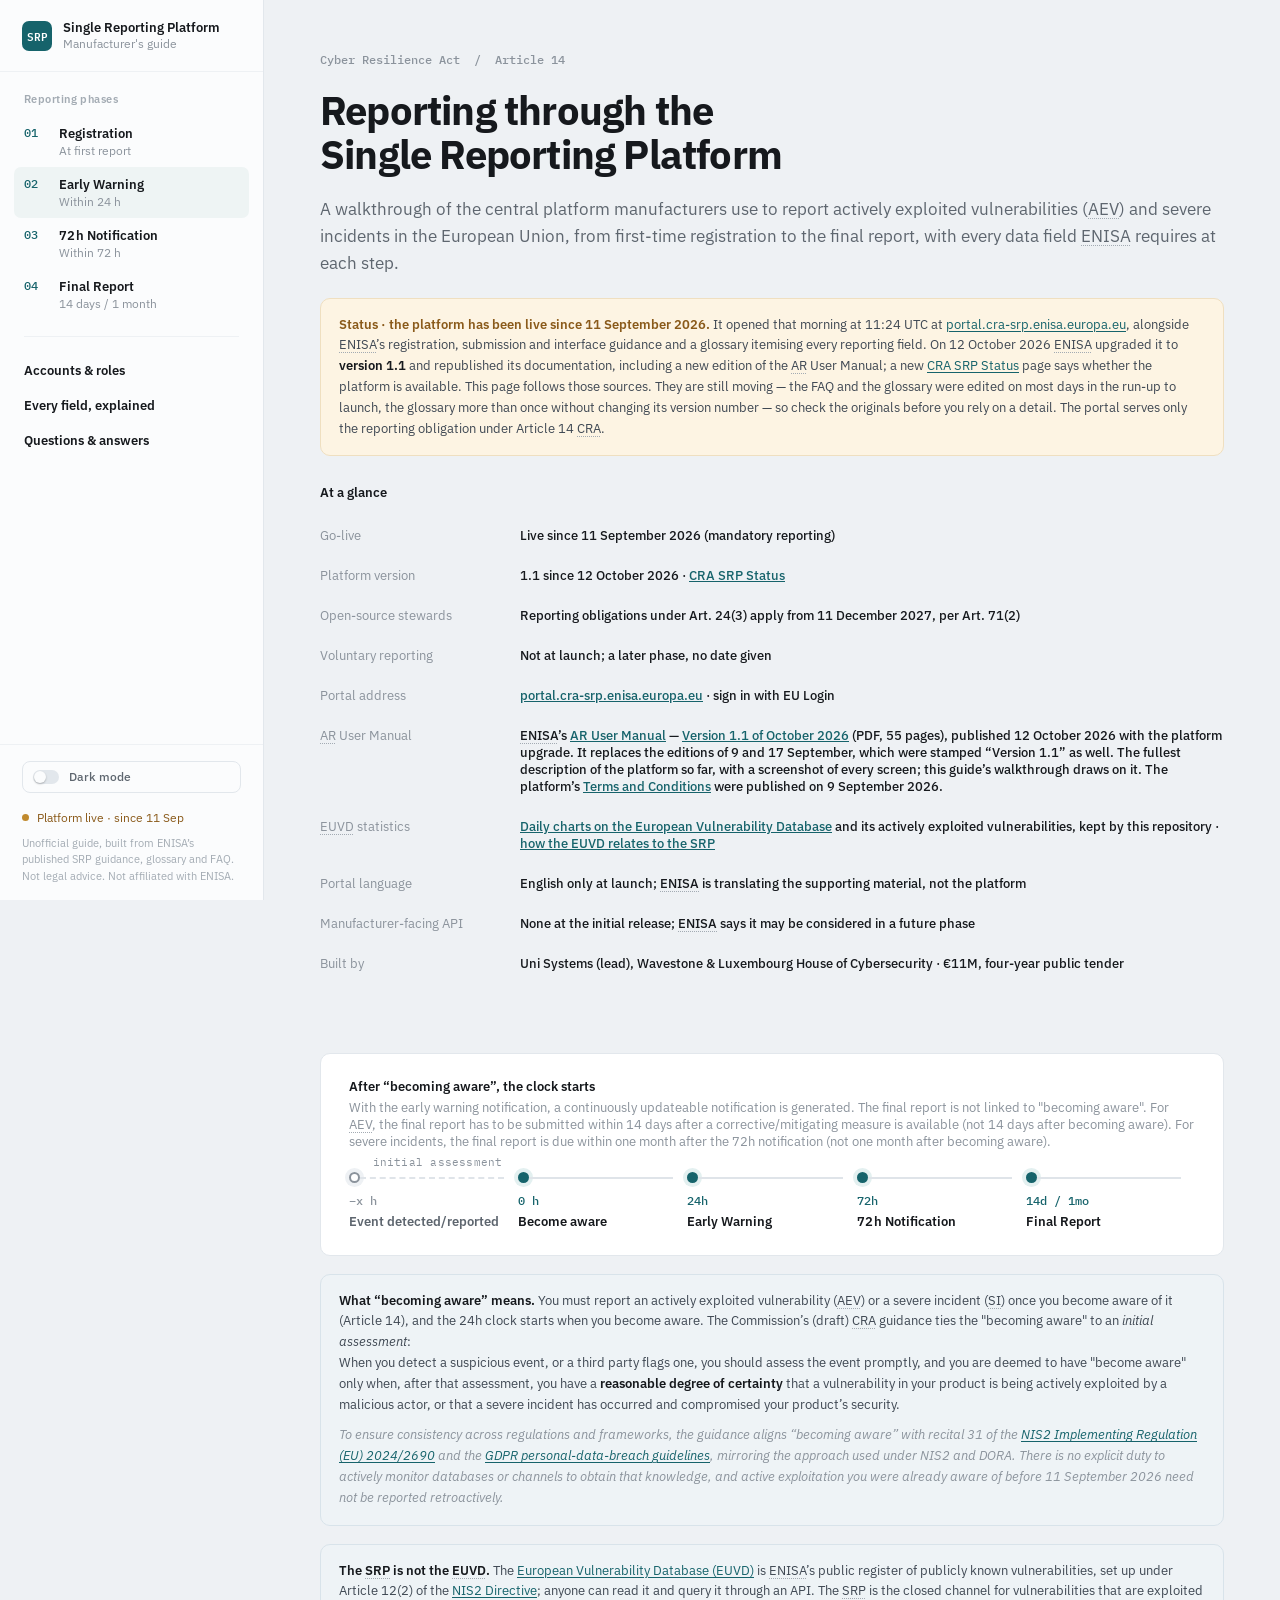
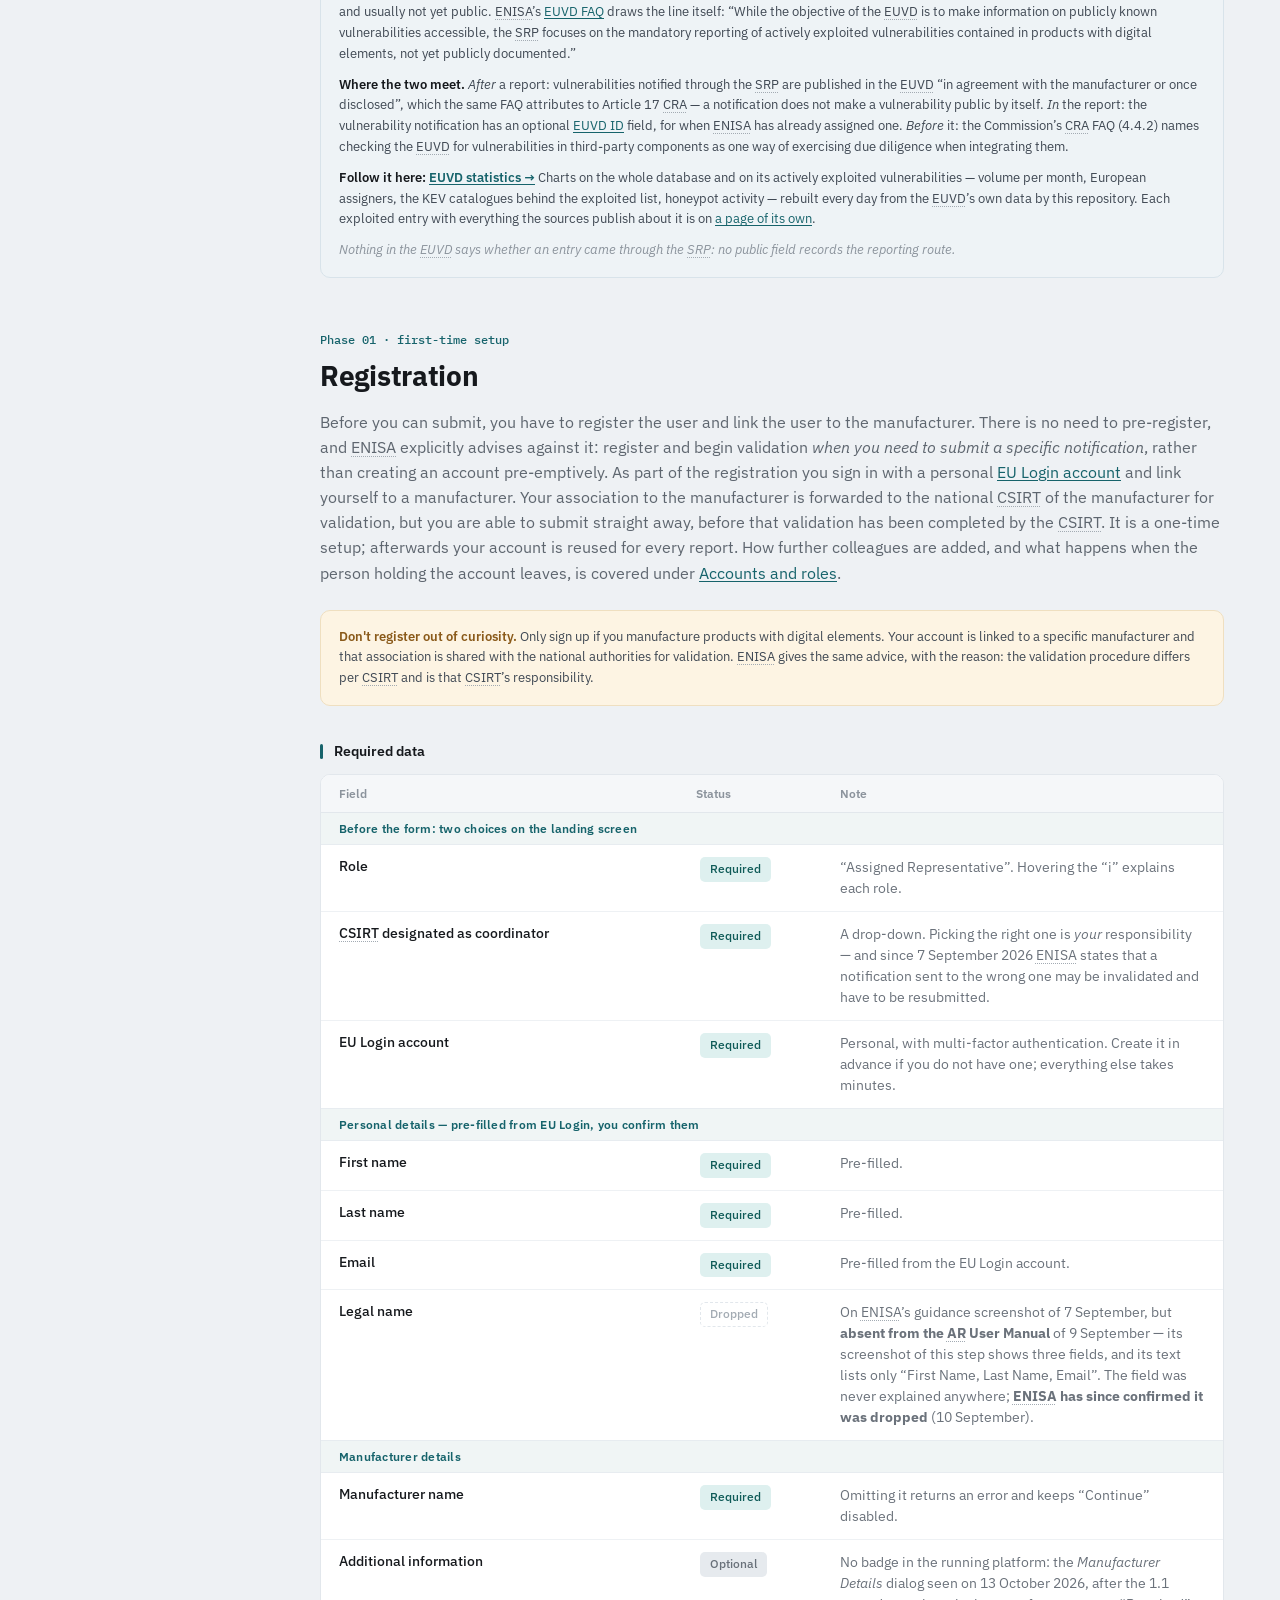
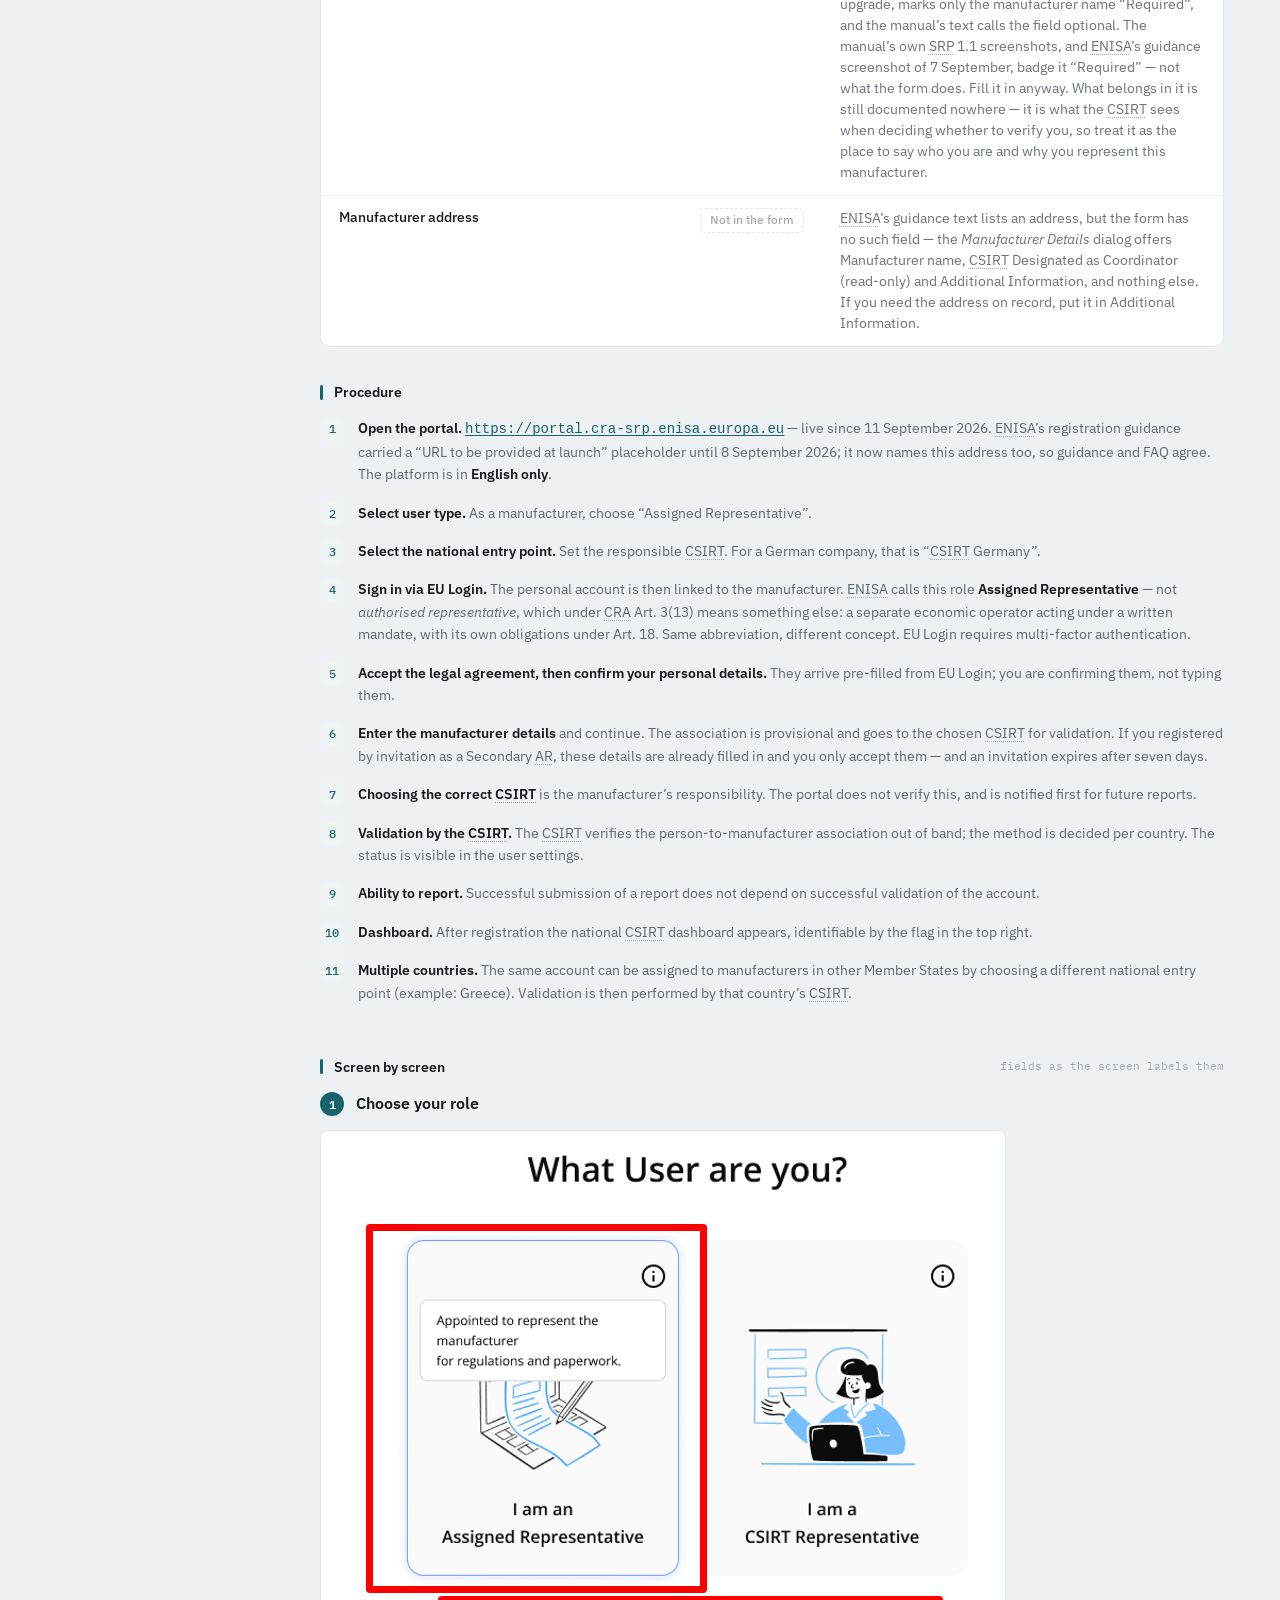
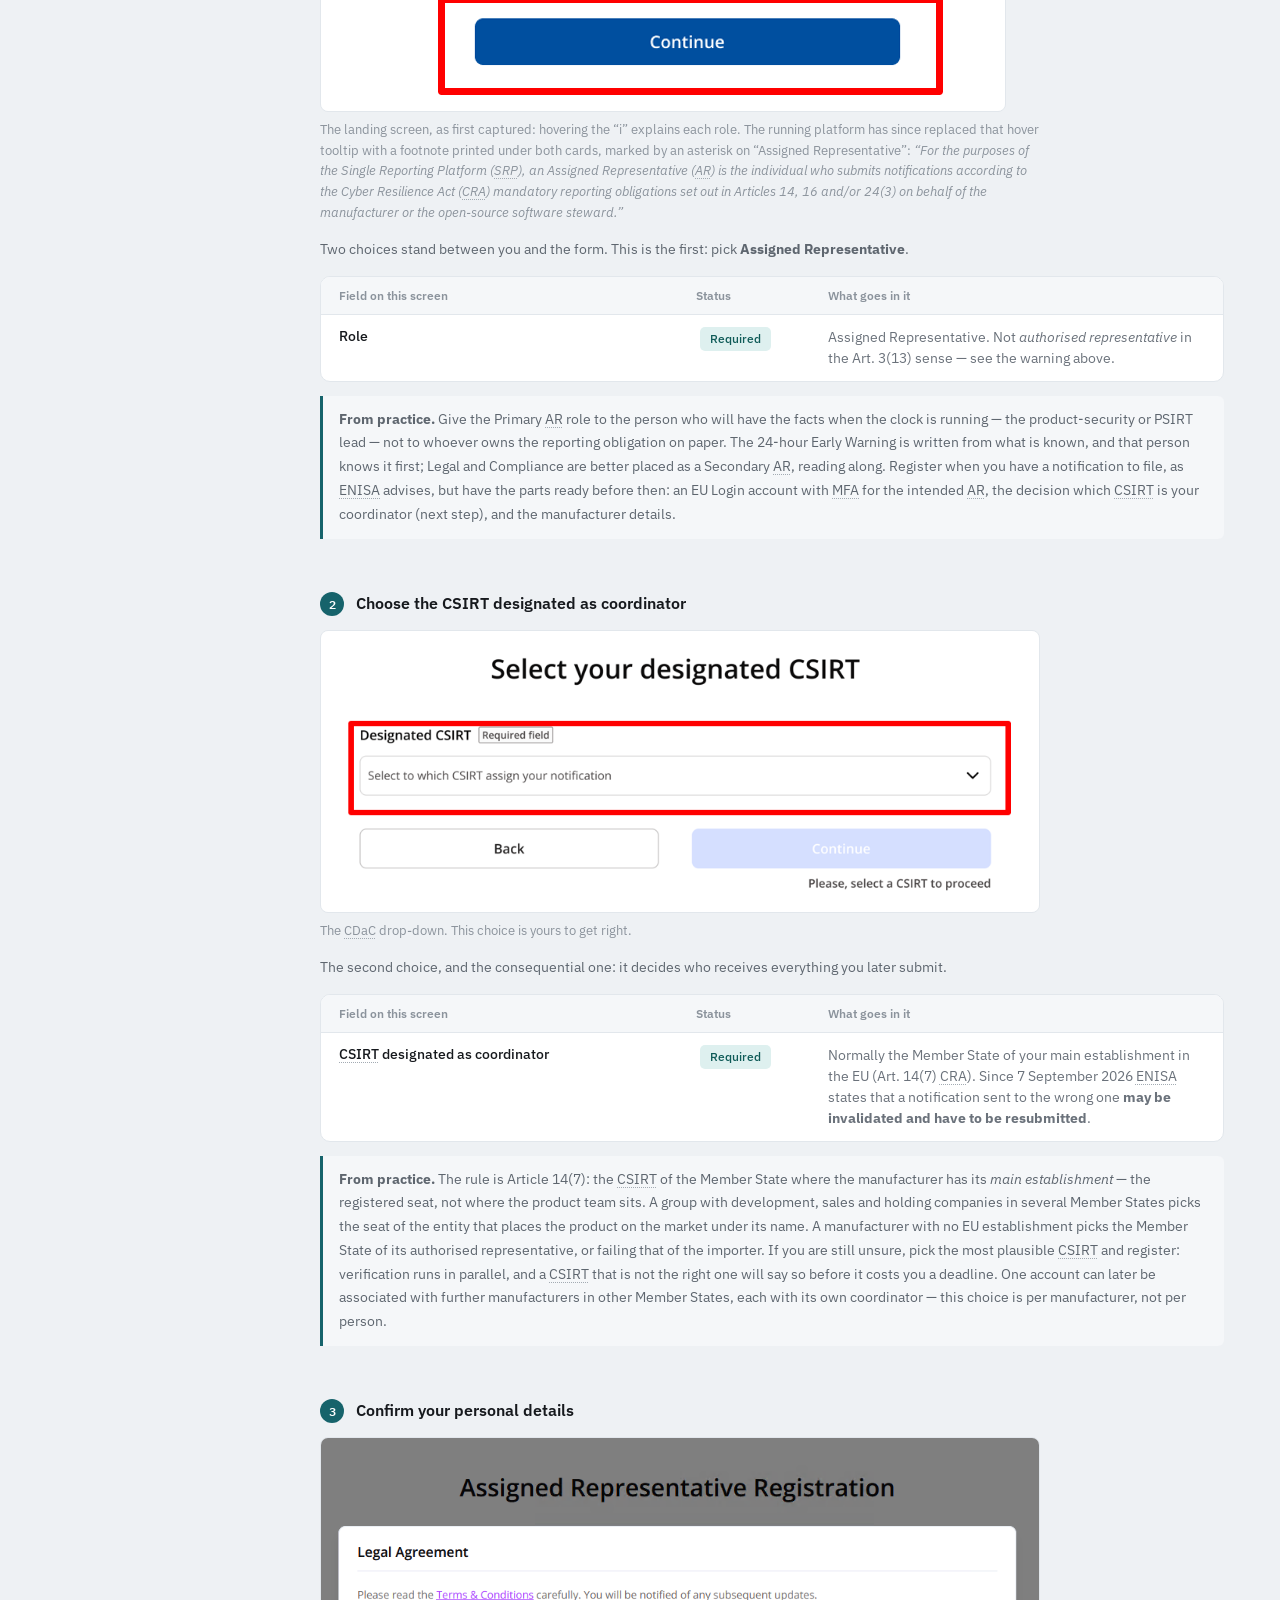
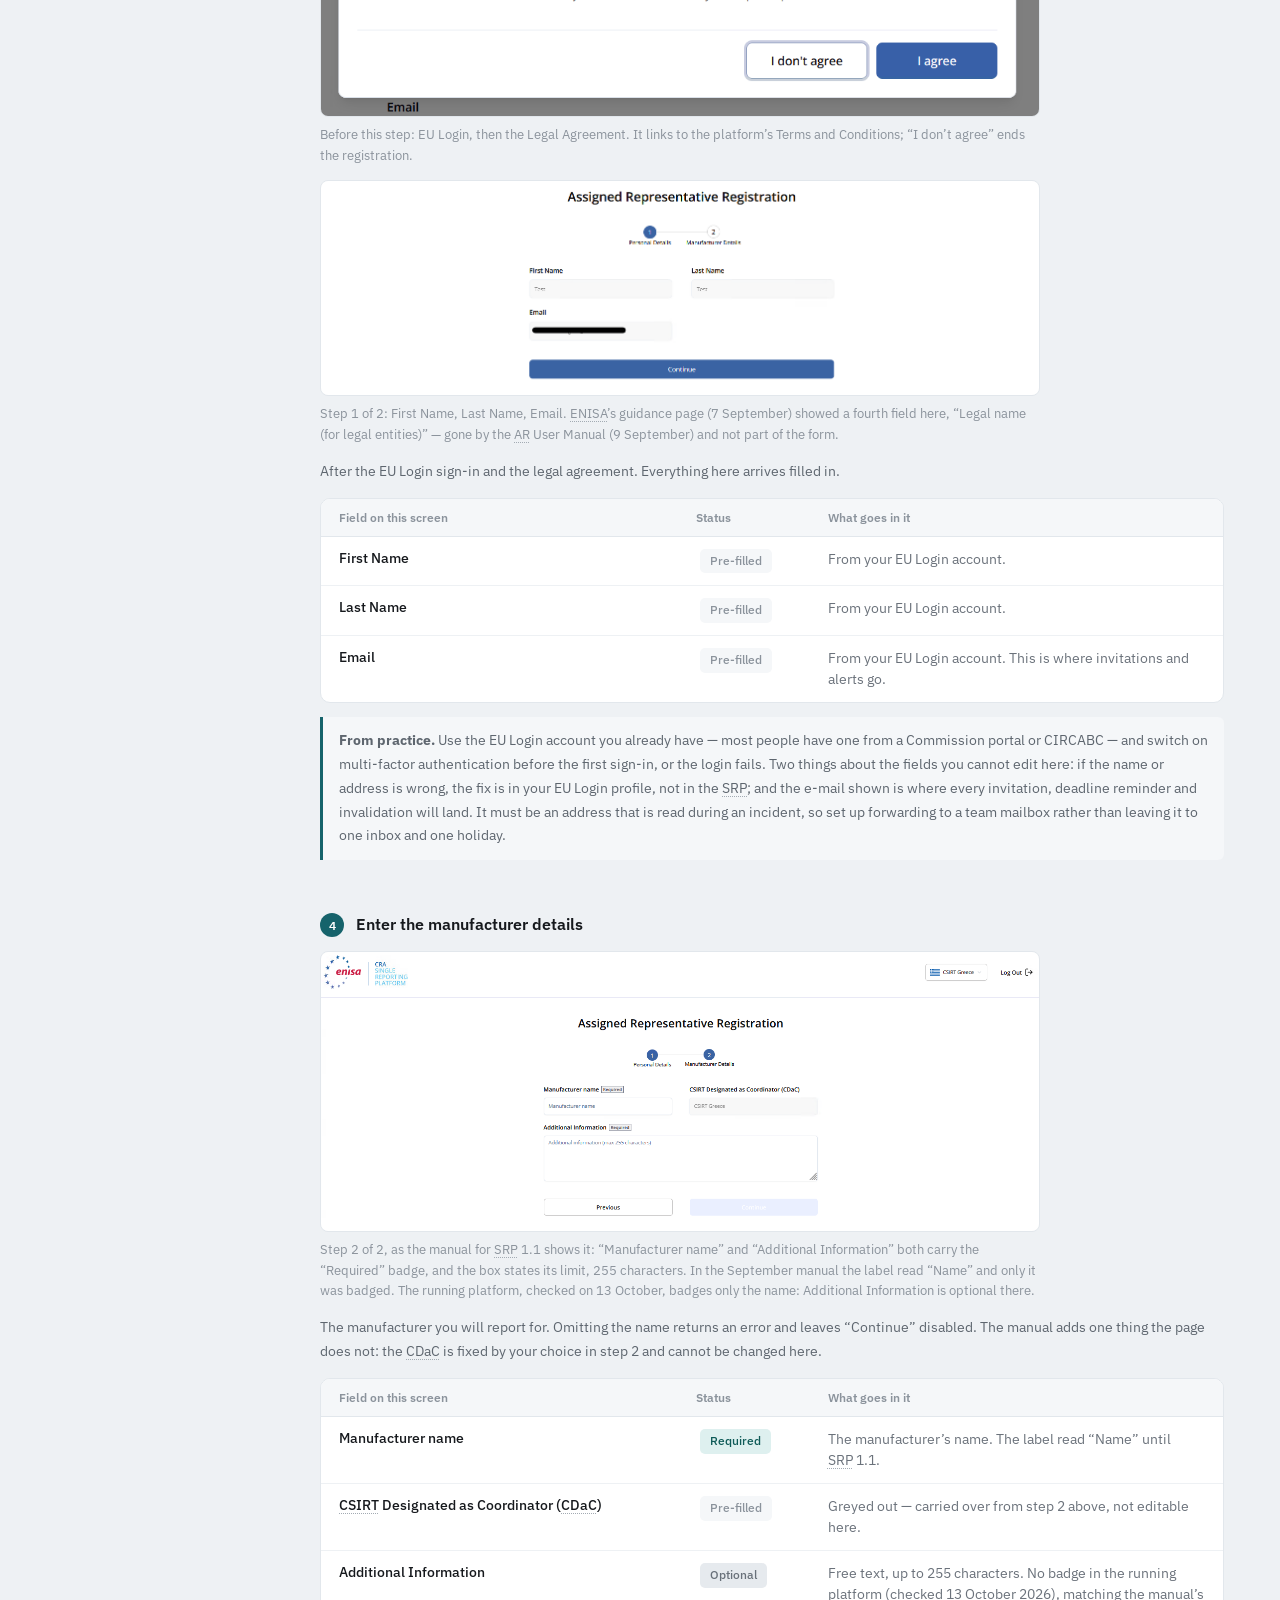
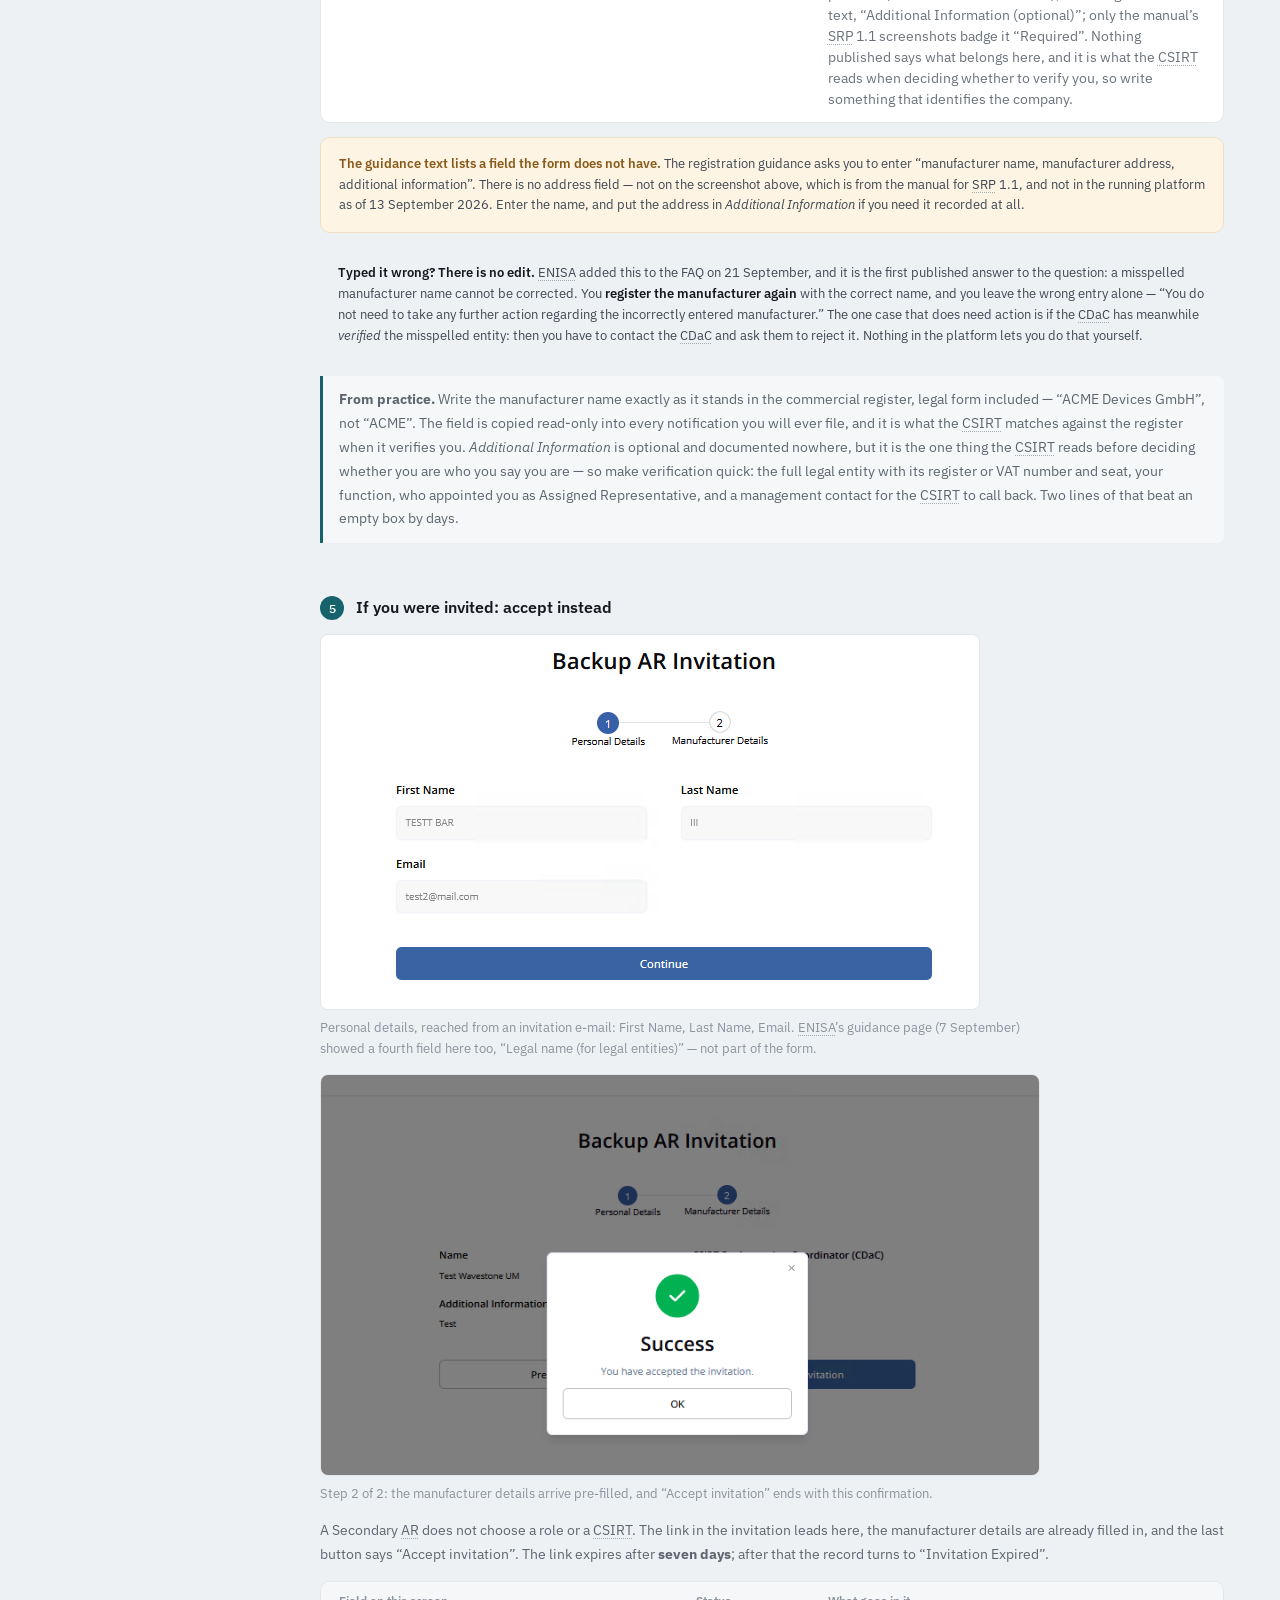
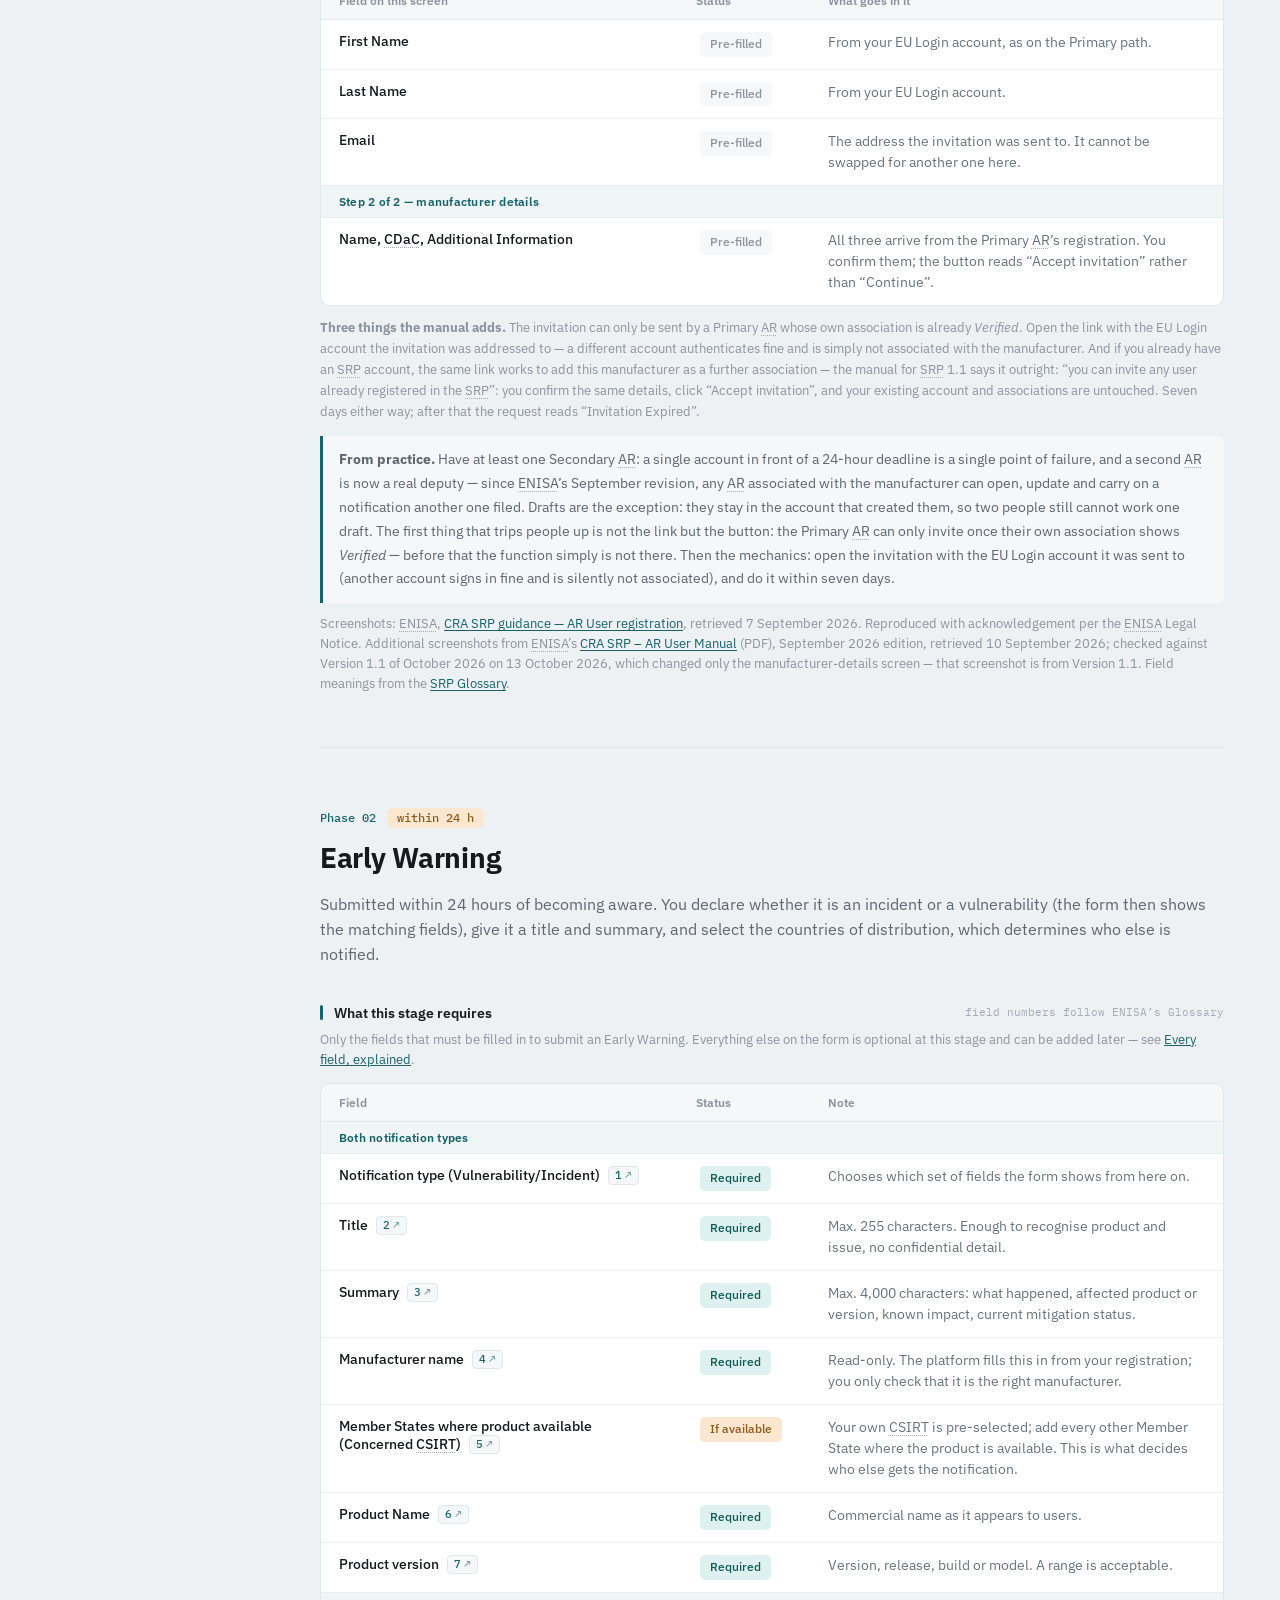
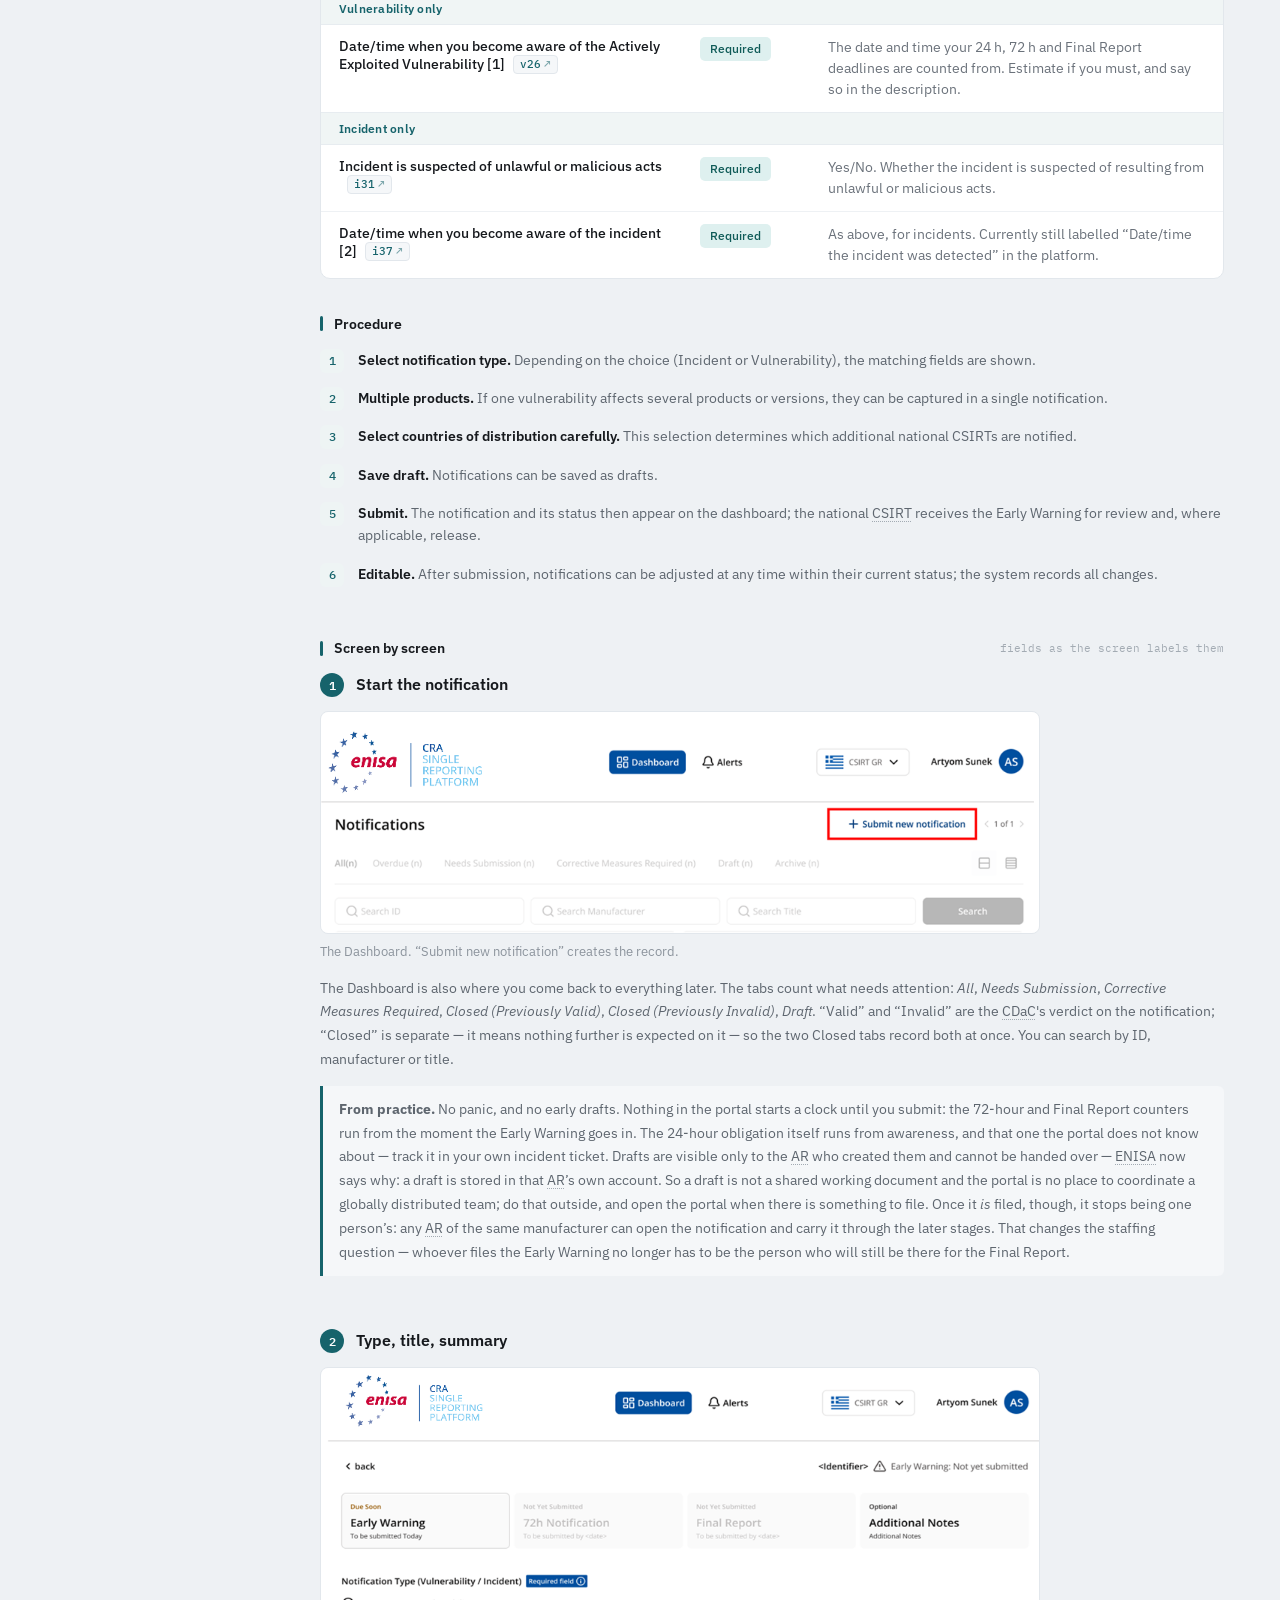
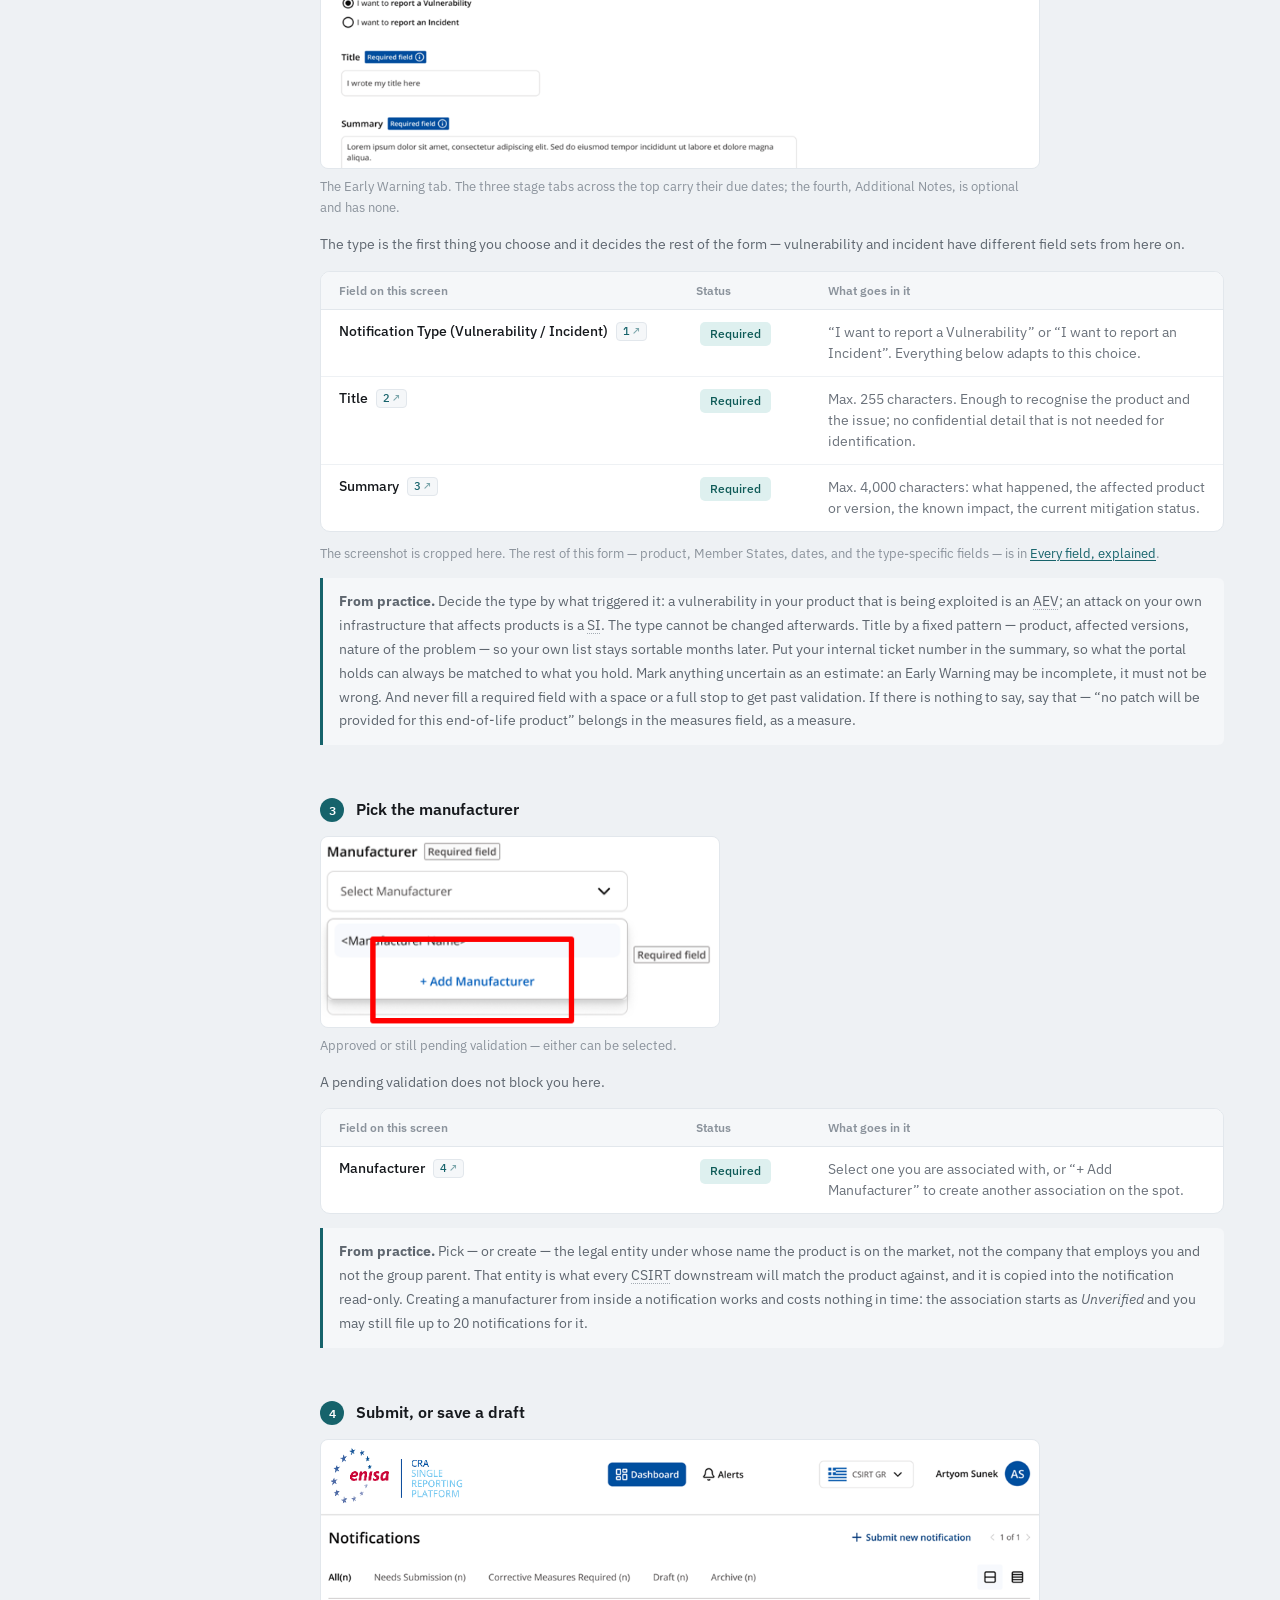
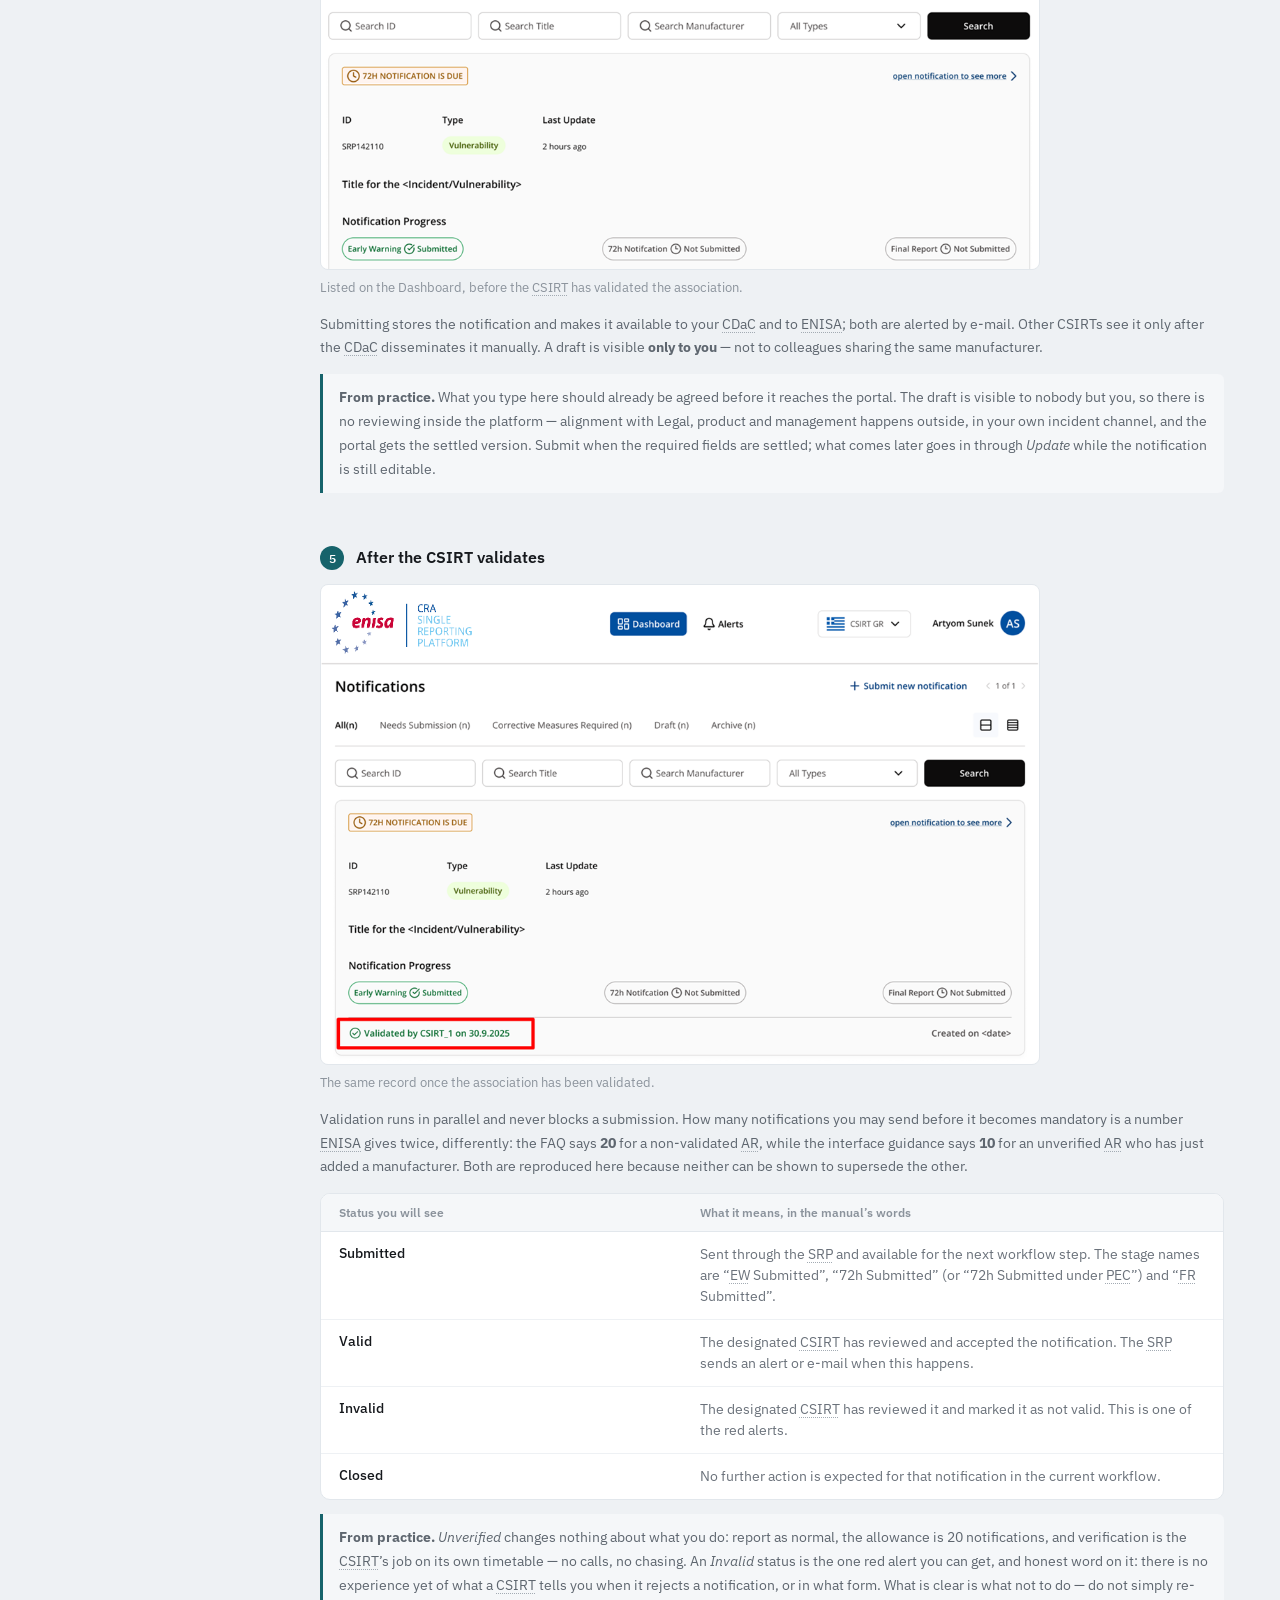
==== index.html @ 7056f28d "Guide sync: Glossary 1.5 (i31 reworded, now free text) Co-Authored-By: Claude Sonnet 5.5 <noreply@an" ====
<!DOCTYPE html>
<html lang="en">
<head>
<meta charset="utf-8">
<meta name="viewport" content="width=device-width, initial-scale=1">
<title>Single Reporting Platform: Manufacturer's guide</title>
<meta name="description" content="A practical walkthrough of the EU Cyber Resilience Act Single Reporting Platform: Registration, the 24h Early Warning, the 72h Notification and the Final Report, with the data fields required at each step.">
<script>(function(){try{var s=localStorage.getItem('theme');if(s==='dark'||s==='light')document.documentElement.setAttribute('data-theme',s);}catch(e){}})();</script>
<link rel="preconnect" href="https://fonts.googleapis.com">
<link rel="preconnect" href="https://fonts.gstatic.com" crossorigin>
<link href="https://fonts.googleapis.com/css2?family=IBM+Plex+Sans:wght@400;500;600;700&family=IBM+Plex+Mono:wght@400;500&display=swap" rel="stylesheet">
<link rel="stylesheet" href="styles.css">
</head>
<body>
<div class="shell">

  <!-- ===================== SIDEBAR ===================== -->
  <aside class="side">
    <a class="side-brand" href="#top">
      <span class="brand-tile">SRP</span>
      <span class="brand-name">
        <span class="b-title">Single Reporting Platform</span>
        <span class="b-sub">Manufacturer's guide</span>
      </span>
    </a>

    <nav class="sidenav" aria-label="Reporting phases">
      <div class="sidenav-label">Reporting phases</div>

      <a class="toc-link active" data-toc="reg" href="#reg">
        <span class="toc-num">01</span>
        <span class="toc-body"><span class="toc-title">Registration</span><span class="toc-sub">At first report</span></span>
      </a>
      <a class="toc-link" data-toc="ew" href="#ew">
        <span class="toc-num">02</span>
        <span class="toc-body"><span class="toc-title">Early Warning</span><span class="toc-sub">Within 24 h</span></span>
      </a>
      <a class="toc-link" data-toc="n72" href="#n72">
        <span class="toc-num">03</span>
        <span class="toc-body"><span class="toc-title">72&hairsp;h Notification</span><span class="toc-sub">Within 72 h</span></span>
      </a>
      <a class="toc-link" data-toc="fin" href="#fin">
        <span class="toc-num">04</span>
        <span class="toc-body"><span class="toc-title">Final Report</span><span class="toc-sub">14 days / 1 month</span></span>
      </a>

      <div class="sidenav-divider"></div>
      <a class="toc-link simple" data-toc="roles" href="#roles">Accounts &amp; roles</a>
      <a class="toc-link simple" data-toc="fields" href="#fields">Every field, explained</a>
      <a class="toc-link simple" data-toc="faq" href="#faq">Questions &amp; answers</a>
    </nav>

    <div class="sidefoot">
      <button class="theme-toggle" type="button" aria-label="Toggle dark mode" aria-pressed="false">
        <span class="theme-toggle-track"><span class="theme-toggle-thumb"></span></span>
        <span class="theme-toggle-label">Dark mode</span>
      </button>
      <span class="status-pill"><span class="status-dot"></span>Platform live · since 11 Sep</span>
      <p>Unofficial guide, built from ENISA’s published SRP guidance, glossary and FAQ. Not legal advice. Not affiliated with ENISA.</p>
    </div>
  </aside>

  <!-- ===================== MAIN ===================== -->
  <main id="top" class="main">
    <div class="content">

      <!-- HERO -->
      <section class="hero">
        <div class="eyebrow">Cyber Resilience Act&nbsp;&nbsp;/&nbsp;&nbsp;Article 14</div>
        <h1>Reporting through the Single Reporting Platform</h1>
        <p class="lede">A walkthrough of the central platform manufacturers use to report actively exploited vulnerabilities (AEV) and severe incidents in the European Union, from first-time registration to the final report, with every data field ENISA requires at each step.</p>
        <div class="callout amber" style="margin-top:20px">
          <p><strong class="lead-in">Status &middot; the platform has been live since 11&nbsp;September&nbsp;2026.</strong> It opened that morning at 11:24&nbsp;UTC at <a href="https://portal.cra-srp.enisa.europa.eu" target="_blank" rel="noopener">portal.cra-srp.enisa.europa.eu</a>, alongside ENISA&rsquo;s registration, submission and interface guidance and a glossary itemising every reporting field. On 12&nbsp;October&nbsp;2026 ENISA upgraded it to <strong>version&nbsp;1.1</strong> and republished its documentation, including a new edition of the AR User Manual; a new <a href="https://www.enisa.europa.eu/topics/product-security/vulnerability-services/eu-incident-response-and-cyber-crisis-management/single-reporting-platform-srp/cra-srp-status" target="_blank" rel="noopener">CRA SRP Status</a> page says whether the platform is available. This page follows those sources. They are still moving &mdash; the FAQ and the glossary were edited on most days in the run-up to launch, the glossary more than once without changing its version number &mdash; so check the originals before you rely on a detail. The portal serves only the reporting obligation under Article&nbsp;14 CRA.</p>
        </div>

        <div style="margin-top:28px">
          <div class="footer-label">At a glance</div>
          <dl class="facts">
            <dt>Go-live</dt><dd>Live since 11&nbsp;September&nbsp;2026 (mandatory reporting)</dd>
            <dt>Platform version</dt><dd>1.1 since 12&nbsp;October&nbsp;2026 &middot; <a href="https://www.enisa.europa.eu/topics/product-security/vulnerability-services/eu-incident-response-and-cyber-crisis-management/single-reporting-platform-srp/cra-srp-status" target="_blank" rel="noopener">CRA SRP Status</a></dd>
            <dt>Open-source stewards</dt><dd>Reporting obligations under Art. 24(3) apply from 11 December 2027, per Art. 71(2)</dd>
            <dt>Voluntary reporting</dt><dd>Not at launch; a later phase, no date given</dd>
            <dt>Portal address</dt><dd><a href="https://portal.cra-srp.enisa.europa.eu" target="_blank" rel="noopener">portal.cra-srp.enisa.europa.eu</a> · sign in with EU Login</dd>
            <dt>AR User Manual</dt><dd>ENISA&rsquo;s <a href="https://www.enisa.europa.eu/topics/product-security/single-reporting-platform-srp/cra-srp-ar-user-manual" target="_blank" rel="noopener">AR User Manual</a> &mdash; <a href="https://www.enisa.europa.eu/sites/default/files/2026-10/CRA%20SRP%20-%20AR%20User%20Manual%20v1.1.pdf" target="_blank" rel="noopener">Version&nbsp;1.1 of October&nbsp;2026</a> (PDF, 55 pages), published 12&nbsp;October&nbsp;2026 with the platform upgrade. It replaces the editions of 9 and 17&nbsp;September, which were stamped &ldquo;Version&nbsp;1.1&rdquo; as well. The fullest description of the platform so far, with a screenshot of every screen; this guide&rsquo;s walkthrough draws on it. The platform&rsquo;s <a href="https://www.enisa.europa.eu/topics/product-security/single-reporting-platform-srp/cra-single-reporting-platform-terms-and-conditions" target="_blank" rel="noopener">Terms and Conditions</a> were published on 9&nbsp;September&nbsp;2026.</dd>
            <dt>EUVD statistics</dt><dd><a href="euvd/stats.html">Daily charts on the European Vulnerability Database</a> and its actively exploited vulnerabilities, kept by this repository &middot; <a href="#euvd">how the EUVD relates to the SRP</a></dd>
            <dt>Portal language</dt><dd>English only at launch; ENISA is translating the supporting material, not the platform</dd>
            <dt>Manufacturer-facing API</dt><dd>None at the initial release; ENISA says it may be considered in a future phase</dd>
            <dt>Built by</dt><dd>Uni Systems (lead), Wavestone &amp; Luxembourg House of Cybersecurity · €11M, four-year public tender</dd>
          </dl>
        </div>
      </section>

      <!-- DEADLINE RAIL -->
      <section class="rail-card" aria-label="Deadline overview">
        <div class="rail-title">After “becoming aware”, the clock starts</div>
        <p class="rail-sub">With the early warning notification, a continuously updateable notification is generated. The final report is not linked to "becoming aware". For AEV, the final report has to be submitted within 14 days after a corrective/mitigating measure is available (not 14 days after becoming aware). For severe incidents, the final report is due within one month after the 72h notification (not one month after becoming aware).</p>
        <div class="rail">
          <div class="rail-node pre">
            <div class="rail-dotline"><span class="rail-dot"></span><span class="rail-line"></span><span class="rail-annot">initial assessment</span></div>
            <div class="rail-t">−x h</div>
            <div class="rail-label">Event detected/reported</div>
          </div>
          <div class="rail-node">
            <div class="rail-dotline"><span class="rail-dot"></span><span class="rail-line"></span></div>
            <div class="rail-t">0 h</div>
            <div class="rail-label">Become aware</div>
          </div>
          <div class="rail-node">
            <div class="rail-dotline"><span class="rail-dot"></span><span class="rail-line"></span></div>
            <div class="rail-t">24h</div>
            <div class="rail-label">Early Warning</div>
          </div>
          <div class="rail-node">
            <div class="rail-dotline"><span class="rail-dot"></span><span class="rail-line"></span></div>
            <div class="rail-t">72h</div>
            <div class="rail-label">72&hairsp;h Notification</div>
          </div>
          <div class="rail-node">
            <div class="rail-dotline"><span class="rail-dot"></span><span class="rail-line"></span></div>
            <div class="rail-t">14d / 1mo</div>
            <div class="rail-label">Final Report</div>
          </div>
        </div>
      </section>

      <!-- WHAT "BECOMING AWARE" MEANS -->
      <div class="callout info" style="margin-top:18px">
        <p><strong>What “becoming aware” means.</strong> You must report an actively exploited vulnerability (AEV) or a severe incident (SI) once you become aware of it (Article&nbsp;14), and the 24h clock starts when you become aware. The Commission’s (draft) CRA guidance ties the "becoming aware" to an <em>initial assessment</em>: </br>When you detect a suspicious event, or a third party flags one, you should assess the event promptly, and you are deemed to have "become aware" only when, after that assessment, you have a <strong>reasonable degree of certainty</strong> that a vulnerability in your product is being actively exploited by a malicious actor, or that a severe incident has occurred and compromised your product’s security.</p>
        <p style="margin-top:10px;font-style:italic;color:var(--faint)">To ensure consistency across regulations and frameworks, the guidance aligns “becoming aware” with recital&nbsp;31 of the <a href="https://eur-lex.europa.eu/eli/reg_impl/2024/2690/oj" target="_blank" rel="noopener">NIS2 Implementing Regulation (EU)&nbsp;2024/2690</a> and the <a href="https://www.edpb.europa.eu/documents/guideline/guidelines-92022-on-personal-data-breach-notification-under-gdpr_en" target="_blank" rel="noopener">GDPR personal-data-breach guidelines</a>, mirroring the approach used under NIS2 and DORA. There is no explicit duty to actively monitor databases or channels to obtain that knowledge, and active exploitation you were already aware of before 11&nbsp;September&nbsp;2026 need not be reported retroactively.</p>
      </div>

      <!-- THE EUVD -->
      <div id="euvd" class="callout info" style="margin-top:18px">
        <p><strong>The SRP is not the EUVD.</strong> The <a href="https://euvd.enisa.europa.eu/" target="_blank" rel="noopener">European Vulnerability Database (EUVD)</a> is ENISA&rsquo;s public register of publicly known vulnerabilities, set up under Article&nbsp;12(2) of the <a href="https://eur-lex.europa.eu/eli/dir/2022/2555/oj" target="_blank" rel="noopener">NIS2 Directive</a>; anyone can read it and query it through an API. The SRP is the closed channel for vulnerabilities that are exploited and usually not yet public. ENISA&rsquo;s <a href="https://euvd.enisa.europa.eu/faq" target="_blank" rel="noopener">EUVD FAQ</a> draws the line itself: &ldquo;While the objective of the EUVD is to make information on publicly known vulnerabilities accessible, the SRP focuses on the mandatory reporting of actively exploited vulnerabilities contained in products with digital elements, not yet publicly documented.&rdquo;</p>
        <p style="margin-top:10px"><strong class="lead-in">Where the two meet.</strong> <em>After</em> a report: vulnerabilities notified through the SRP are published in the EUVD &ldquo;in agreement with the manufacturer or once disclosed&rdquo;, which the same FAQ attributes to Article&nbsp;17 CRA &mdash; a notification does not make a vulnerability public by itself. <em>In</em> the report: the vulnerability notification has an optional <a href="#f-v20">EUVD ID</a> field, for when ENISA has already assigned one. <em>Before</em> it: the Commission&rsquo;s CRA FAQ (4.4.2) names checking the EUVD for vulnerabilities in third-party components as one way of exercising due diligence when integrating them.</p>
        <p style="margin-top:10px"><strong class="lead-in">Follow it here: <a href="euvd/stats.html">EUVD statistics &rarr;</a></strong> Charts on the whole database and on its actively exploited vulnerabilities &mdash; volume per month, European assigners, the KEV catalogues behind the exploited list, honeypot activity &mdash; rebuilt every day from the EUVD&rsquo;s own data by this repository. Each exploited entry with everything the sources publish about it is on <a href="euvd/index.html">a page of its own</a>.</p>
        <p style="margin-top:10px;font-style:italic;color:var(--faint)">Nothing in the EUVD says whether an entry came through the SRP: no public field records the reporting route.</p>
      </div>

      <!-- ===================== PHASE 01 ===================== -->
      <section id="reg" class="phase">
        <div class="phase-eyebrow">Phase 01 · first-time setup</div>
        <h2>Registration</h2>
        <p class="intro">Before you can submit, you have to register the user and link the user to the manufacturer. There is no need to pre-register, and ENISA explicitly advises against it: register and begin validation <em>when you need to submit a specific notification</em>, rather than creating an account pre-emptively. As part of the registration you sign in with a personal <a href="https://trusted-digital-identity.europa.eu/index_en" target="_blank" rel="noopener">EU Login account</a> and link yourself to a manufacturer. Your association to the manufacturer is forwarded to the national CSIRT of the manufacturer for validation, but you are able to submit straight away, before that validation has been completed by the CSIRT. It is a one-time setup; afterwards your account is reused for every report. How further colleagues are added, and what happens when the person holding the account leaves, is covered under <a href="#roles">Accounts and roles</a>.</p>
        <div class="callout amber">
          <p><strong class="lead-in">Don't register out of curiosity.</strong> Only sign up if you manufacture products with digital elements. Your account is linked to a specific manufacturer and that association is shared with the national authorities for validation. ENISA gives the same advice, with the reason: the validation procedure differs per CSIRT and is that CSIRT’s responsibility.</p>
        </div>

        <div class="seclabel"><span class="seclabel-bar"></span><span class="seclabel-text">Required data</span></div>
        <div class="table-wrap">
          <table class="data">
            <colgroup><col class="col-field"><col class="col-status"><col></colgroup>
            <thead><tr><th>Field</th><th class="c-status">Status</th><th>Note</th></tr></thead>
            <tbody>
              <tr class="group"><td colspan="3">Before the form: two choices on the landing screen</td></tr>
              <tr><td class="c-field">Role</td><td class="c-status"><span class="chip mandatory">Required</span></td><td class="c-note">“Assigned Representative”. Hovering the “i” explains each role.</td></tr>
              <tr><td class="c-field">CSIRT designated as coordinator</td><td class="c-status"><span class="chip mandatory">Required</span></td><td class="c-note">A drop-down. Picking the right one is <em>your</em> responsibility — and since 7 September 2026 ENISA states that a notification sent to the wrong one may be invalidated and have to be resubmitted.</td></tr>
              <tr><td class="c-field">EU Login account</td><td class="c-status"><span class="chip mandatory">Required</span></td><td class="c-note">Personal, with multi-factor authentication. Create it in advance if you do not have one; everything else takes minutes.</td></tr>
              <tr class="group"><td colspan="3">Personal details — pre-filled from EU Login, you confirm them</td></tr>
              <tr><td class="c-field">First name</td><td class="c-status"><span class="chip mandatory">Required</span></td><td class="c-note">Pre-filled.</td></tr>
              <tr><td class="c-field">Last name</td><td class="c-status"><span class="chip mandatory">Required</span></td><td class="c-note">Pre-filled.</td></tr>
              <tr><td class="c-field">Email</td><td class="c-status"><span class="chip mandatory">Required</span></td><td class="c-note">Pre-filled from the EU Login account.</td></tr>
              <tr><td class="c-field">Legal name</td><td class="c-status"><span class="chip na">Dropped</span></td><td class="c-note">On ENISA&rsquo;s guidance screenshot of 7&nbsp;September, but <strong>absent from the AR User Manual</strong> of 9&nbsp;September &mdash; its screenshot of this step shows three fields, and its text lists only &ldquo;First Name, Last Name, Email&rdquo;. The field was never explained anywhere; <strong>ENISA has since confirmed it was dropped</strong> (10&nbsp;September).</td></tr>
              <tr class="group"><td colspan="3">Manufacturer details</td></tr>
              <tr><td class="c-field">Manufacturer name</td><td class="c-status"><span class="chip mandatory">Required</span></td><td class="c-note">Omitting it returns an error and keeps “Continue” disabled.</td></tr>
              <tr><td class="c-field">Additional information</td><td class="c-status"><span class="chip optional">Optional</span></td><td class="c-note">No badge in the running platform: the <em>Manufacturer Details</em> dialog seen on 13&nbsp;October&nbsp;2026, after the 1.1 upgrade, marks only the manufacturer name &ldquo;Required&rdquo;, and the manual&rsquo;s text calls the field optional. The manual&rsquo;s own SRP&nbsp;1.1 screenshots, and ENISA&rsquo;s guidance screenshot of 7&nbsp;September, badge it &ldquo;Required&rdquo; &mdash; not what the form does. Fill it in anyway. What belongs in it is still documented nowhere &mdash; it is what the CSIRT sees when deciding whether to verify you, so treat it as the place to say who you are and why you represent this manufacturer.</td></tr>
              <tr><td class="c-field">Manufacturer address</td><td class="c-status"><span class="chip na">Not in the form</span></td><td class="c-note">ENISA&rsquo;s guidance text lists an address, but the form has no such field &mdash; the <em>Manufacturer Details</em> dialog offers Manufacturer name, CSIRT Designated as Coordinator (read-only) and Additional Information, and nothing else. If you need the address on record, put it in Additional Information.</td></tr>
            </tbody>
          </table>
        </div>

        <div class="seclabel proc"><span class="seclabel-bar"></span><span class="seclabel-text">Procedure</span></div>
        <ol class="steps">
          <li class="step"><span class="step-num">1</span><strong>Open the portal.</strong> <a href="https://portal.cra-srp.enisa.europa.eu" target="_blank" rel="noopener"><code>https://portal.cra-srp.enisa.europa.eu</code></a> — live since 11&nbsp;September&nbsp;2026. ENISA’s registration guidance carried a “URL to be provided at launch” placeholder until 8&nbsp;September&nbsp;2026; it now names this address too, so guidance and FAQ agree. The platform is in <strong>English only</strong>.</li>
          <li class="step"><span class="step-num">2</span><strong>Select user type.</strong> As a manufacturer, choose “Assigned Representative”.</li>
          <li class="step"><span class="step-num">3</span><strong>Select the national entry point.</strong> Set the responsible CSIRT. For a German company, that is “CSIRT Germany”.</li>
          <li class="step"><span class="step-num">4</span><strong>Sign in via EU Login.</strong> The personal account is then linked to the manufacturer. ENISA calls this role <strong>Assigned Representative</strong> — not <em>authorised representative</em>, which under CRA Art.&nbsp;3(13) means something else: a separate economic operator acting under a written mandate, with its own obligations under Art.&nbsp;18. Same abbreviation, different concept. EU Login requires multi-factor authentication.</li>
          <li class="step"><span class="step-num">5</span><strong>Accept the legal agreement, then confirm your personal details.</strong> They arrive pre-filled from EU Login; you are confirming them, not typing them.</li>
          <li class="step"><span class="step-num">6</span><strong>Enter the manufacturer details</strong> and continue. The association is provisional and goes to the chosen CSIRT for validation. If you registered by invitation as a Secondary AR, these details are already filled in and you only accept them — and an invitation expires after seven days.</li>
          <li class="step"><span class="step-num">7</span><strong>Choosing the correct CSIRT</strong> is the manufacturer’s responsibility. The portal does not verify this, and is notified first for future reports.</li>
          <li class="step"><span class="step-num">8</span><strong>Validation by the CSIRT.</strong> The CSIRT verifies the person-to-manufacturer association out of band; the method is decided per country. The status is visible in the user settings.</li>
          <li class="step"><span class="step-num">9</span><strong>Ability to report.</strong> Successful submission of a report does not depend on successful validation of the account.</li>
          <li class="step"><span class="step-num">10</span><strong>Dashboard.</strong> After registration the national CSIRT dashboard appears, identifiable by the flag in the top right.</li>
          <li class="step"><span class="step-num">11</span><strong>Multiple countries.</strong> The same account can be assigned to manufacturers in other Member States by choosing a different national entry point (example: Greece). Validation is then performed by that country’s CSIRT.</li>
        </ol>

        <div class="seclabel shots"><span class="seclabel-bar"></span><span class="seclabel-text">Screen by screen</span><span class="seclabel-hint">fields as the screen labels them</span></div>
        <ol class="walk">
          <li class="wstep" id="step-reg-role">
            <div class="wstep-head"><span class="wstep-num">1</span><h3>Choose your role</h3></div>
            <figure><img class="shot" src="img/enisa/reg-01-role-select.png" alt="SRP landing screen with the role choice, Assigned Representative among the options"><figcaption>The landing screen, as first captured: hovering the &ldquo;i&rdquo; explains each role. The running platform has since replaced that hover tooltip with a footnote printed under both cards, marked by an asterisk on &ldquo;Assigned Representative&rdquo;: <em>&ldquo;For the purposes of the Single Reporting Platform (SRP), an Assigned Representative (AR) is the individual who submits notifications according to the Cyber Resilience Act (CRA) mandatory reporting obligations set out in Articles&nbsp;14, 16 and/or 24(3) on behalf of the manufacturer or the open-source software steward.&rdquo;</em></figcaption></figure>
            <p class="wstep-lede">Two choices stand between you and the form. This is the first: pick <strong>Assigned Representative</strong>.</p>
            <div class="table-wrap">
              <table class="data"><colgroup><col class="col-field"><col class="col-status"><col></colgroup>
              <thead><tr><th>Field on this screen</th><th class="c-status">Status</th><th>What goes in it</th></tr></thead>
              <tbody>
              <tr><td class="c-field">Role</td><td class="c-status"><span class="chip mandatory">Required</span></td><td class="c-note">Assigned Representative. Not <em>authorised representative</em> in the Art.&nbsp;3(13) sense &mdash; see the warning above.</td></tr>
              </tbody></table>
            </div>
            <p class="ownnote"><strong>From practice.</strong> Give the Primary AR role to the person who will have the facts when the clock is running &mdash; the product-security or PSIRT lead &mdash; not to whoever owns the reporting obligation on paper. The 24-hour Early Warning is written from what is known, and that person knows it first; Legal and Compliance are better placed as a Secondary AR, reading along. Register when you have a notification to file, as ENISA advises, but have the parts ready before then: an EU Login account with MFA for the intended AR, the decision which CSIRT is your coordinator (next step), and the manufacturer details.</p>
          </li>
          <li class="wstep" id="step-reg-csirt">
            <div class="wstep-head"><span class="wstep-num">2</span><h3>Choose the CSIRT designated as coordinator</h3></div>
            <figure><img class="shot" src="img/enisa/reg-02-csirt-select.png" alt="Drop-down listing the CSIRTs designated as coordinators"><figcaption>The CDaC drop-down. This choice is yours to get right.</figcaption></figure>
            <p class="wstep-lede">The second choice, and the consequential one: it decides who receives everything you later submit.</p>
            <div class="table-wrap">
              <table class="data"><colgroup><col class="col-field"><col class="col-status"><col></colgroup>
              <thead><tr><th>Field on this screen</th><th class="c-status">Status</th><th>What goes in it</th></tr></thead>
              <tbody>
              <tr><td class="c-field">CSIRT designated as coordinator</td><td class="c-status"><span class="chip mandatory">Required</span></td><td class="c-note">Normally the Member State of your main establishment in the EU (Art.&nbsp;14(7) CRA). Since 7&nbsp;September&nbsp;2026 ENISA states that a notification sent to the wrong one <strong>may be invalidated and have to be resubmitted</strong>.</td></tr>
              </tbody></table>
            </div>
            <p class="ownnote"><strong>From practice.</strong> The rule is Article&nbsp;14(7): the CSIRT of the Member State where the manufacturer has its <em>main establishment</em> &mdash; the registered seat, not where the product team sits. A group with development, sales and holding companies in several Member States picks the seat of the entity that places the product on the market under its name. A manufacturer with no EU establishment picks the Member State of its authorised representative, or failing that of the importer. If you are still unsure, pick the most plausible CSIRT and register: verification runs in parallel, and a CSIRT that is not the right one will say so before it costs you a deadline. One account can later be associated with further manufacturers in other Member States, each with its own coordinator &mdash; this choice is per manufacturer, not per person.</p>
          </li>
          <li class="wstep" id="step-reg-personal">
            <div class="wstep-head"><span class="wstep-num">3</span><h3>Confirm your personal details</h3></div>
            <figure><img class="shot" src="img/enisa/man-reg-legal-agreement.png" alt="Legal Agreement dialog asking to read the Terms and Conditions, with I don't agree and I agree buttons"><figcaption>Before this step: EU Login, then the Legal Agreement. It links to the platform&rsquo;s Terms and Conditions; &ldquo;I don&rsquo;t agree&rdquo; ends the registration.</figcaption></figure>
            <figure><img class="shot" src="img/enisa/man-reg-personal-details.png" alt="Personal details step with First Name, Last Name and Email, pre-filled from EU Login"><figcaption>Step&nbsp;1 of&nbsp;2: First Name, Last Name, Email. ENISA&rsquo;s guidance page (7&nbsp;September) showed a fourth field here, &ldquo;Legal name (for legal entities)&rdquo; &mdash; gone by the AR User Manual (9&nbsp;September) and not part of the form.</figcaption></figure>
            <p class="wstep-lede">After the EU Login sign-in and the legal agreement. Everything here arrives filled in.</p>
            <div class="table-wrap">
              <table class="data"><colgroup><col class="col-field"><col class="col-status"><col></colgroup>
              <thead><tr><th>Field on this screen</th><th class="c-status">Status</th><th>What goes in it</th></tr></thead>
              <tbody>
              <tr><td class="c-field">First Name</td><td class="c-status"><span class="chip carried">Pre-filled</span></td><td class="c-note">From your EU Login account.</td></tr>
              <tr><td class="c-field">Last Name</td><td class="c-status"><span class="chip carried">Pre-filled</span></td><td class="c-note">From your EU Login account.</td></tr>
              <tr><td class="c-field">Email</td><td class="c-status"><span class="chip carried">Pre-filled</span></td><td class="c-note">From your EU Login account. This is where invitations and alerts go.</td></tr>
              </tbody></table>
            </div>
            <p class="ownnote"><strong>From practice.</strong> Use the EU Login account you already have &mdash; most people have one from a Commission portal or CIRCABC &mdash; and switch on multi-factor authentication before the first sign-in, or the login fails. Two things about the fields you cannot edit here: if the name or address is wrong, the fix is in your EU Login profile, not in the SRP; and the e-mail shown is where every invitation, deadline reminder and invalidation will land. It must be an address that is read during an incident, so set up forwarding to a team mailbox rather than leaving it to one inbox and one holiday.</p>
          </li>
          <li class="wstep" id="step-reg-manufacturer">
            <div class="wstep-head"><span class="wstep-num">4</span><h3>Enter the manufacturer details</h3></div>
            <figure><img class="shot" src="img/enisa/man-reg-manufacturer-details.png" alt="Manufacturer details step: Manufacturer name and Additional Information both badged Required, CDaC read-only"><figcaption>Step&nbsp;2 of&nbsp;2, as the manual for SRP&nbsp;1.1 shows it: &ldquo;Manufacturer name&rdquo; and &ldquo;Additional Information&rdquo; both carry the &ldquo;Required&rdquo; badge, and the box states its limit, 255&nbsp;characters. In the September manual the label read &ldquo;Name&rdquo; and only it was badged. The running platform, checked on 13&nbsp;October, badges only the name: Additional Information is optional there.</figcaption></figure>
            <p class="wstep-lede">The manufacturer you will report for. Omitting the name returns an error and leaves &ldquo;Continue&rdquo; disabled. The manual adds one thing the page does not: the CDaC is fixed by your choice in step&nbsp;2 and cannot be changed here.</p>
            <div class="table-wrap">
              <table class="data"><colgroup><col class="col-field"><col class="col-status"><col></colgroup>
              <thead><tr><th>Field on this screen</th><th class="c-status">Status</th><th>What goes in it</th></tr></thead>
              <tbody>
              <tr><td class="c-field">Manufacturer name</td><td class="c-status"><span class="chip mandatory">Required</span></td><td class="c-note">The manufacturer&rsquo;s name. The label read &ldquo;Name&rdquo; until SRP&nbsp;1.1.</td></tr>
              <tr><td class="c-field">CSIRT Designated as Coordinator (CDaC)</td><td class="c-status"><span class="chip carried">Pre-filled</span></td><td class="c-note">Greyed out &mdash; carried over from step&nbsp;2 above, not editable here.</td></tr>
              <tr><td class="c-field">Additional Information</td><td class="c-status"><span class="chip optional">Optional</span></td><td class="c-note">Free text, up to 255&nbsp;characters. No badge in the running platform (checked 13&nbsp;October&nbsp;2026), matching the manual&rsquo;s text, &ldquo;Additional Information (optional)&rdquo;; only the manual&rsquo;s SRP&nbsp;1.1 screenshots badge it &ldquo;Required&rdquo;. Nothing published says what belongs here, and it is what the CSIRT reads when deciding whether to verify you, so write something that identifies the company.</td></tr>
              </tbody></table>
            </div>
            <div class="callout amber"><p><strong class="lead-in">The guidance text lists a field the form does not have.</strong> The registration guidance asks you to enter &ldquo;manufacturer name, manufacturer address, additional information&rdquo;. There is no address field &mdash; not on the screenshot above, which is from the manual for SRP&nbsp;1.1, and not in the running platform as of 13&nbsp;September&nbsp;2026. Enter the name, and put the address in <em>Additional Information</em> if you need it recorded at all.</p></div>
            <div class="callout"><p><strong class="lead-in">Typed it wrong? There is no edit.</strong> ENISA added this to the FAQ on 21&nbsp;September, and it is the first published answer to the question: a misspelled manufacturer name cannot be corrected. You <strong>register the manufacturer again</strong> with the correct name, and you leave the wrong entry alone &mdash; &ldquo;You do not need to take any further action regarding the incorrectly entered manufacturer.&rdquo; The one case that does need action is if the CDaC has meanwhile <em>verified</em> the misspelled entity: then you have to contact the CDaC and ask them to reject it. Nothing in the platform lets you do that yourself.</p></div>
            <p class="ownnote"><strong>From practice.</strong> Write the manufacturer name exactly as it stands in the commercial register, legal form included &mdash; &ldquo;ACME Devices GmbH&rdquo;, not &ldquo;ACME&rdquo;. The field is copied read-only into every notification you will ever file, and it is what the CSIRT matches against the register when it verifies you. <em>Additional Information</em> is optional and documented nowhere, but it is the one thing the CSIRT reads before deciding whether you are who you say you are &mdash; so make verification quick: the full legal entity with its register or VAT number and seat, your function, who appointed you as Assigned Representative, and a management contact for the CSIRT to call back. Two lines of that beat an empty box by days.</p>
          </li>
          <li class="wstep" id="step-reg-invited">
            <div class="wstep-head"><span class="wstep-num">5</span><h3>If you were invited: accept instead</h3></div>
            <figure><img class="shot" src="img/enisa/man-reg-invited-personal-details.png" alt="Backup AR Invitation, step 1 of 2, with First Name, Last Name and Email pre-filled"><figcaption>Personal details, reached from an invitation e-mail: First Name, Last Name, Email. ENISA&rsquo;s guidance page (7&nbsp;September) showed a fourth field here too, &ldquo;Legal name (for legal entities)&rdquo; &mdash; not part of the form.</figcaption></figure>
            <figure><img class="shot" src="img/enisa/man-reg-existing-user-accept.png" alt="Backup AR Invitation, step 2 of 2, with a Success dialog reading You have accepted the invitation"><figcaption>Step&nbsp;2 of&nbsp;2: the manufacturer details arrive pre-filled, and &ldquo;Accept invitation&rdquo; ends with this confirmation.</figcaption></figure>
            <p class="wstep-lede">A Secondary AR does not choose a role or a CSIRT. The link in the invitation leads here, the manufacturer details are already filled in, and the last button says &ldquo;Accept invitation&rdquo;. The link expires after <strong>seven days</strong>; after that the record turns to &ldquo;Invitation Expired&rdquo;.</p>
            <div class="table-wrap">
              <table class="data"><colgroup><col class="col-field"><col class="col-status"><col></colgroup>
              <thead><tr><th>Field on this screen</th><th class="c-status">Status</th><th>What goes in it</th></tr></thead>
              <tbody>
              <tr><td class="c-field">First Name</td><td class="c-status"><span class="chip carried">Pre-filled</span></td><td class="c-note">From your EU Login account, as on the Primary path.</td></tr>
              <tr><td class="c-field">Last Name</td><td class="c-status"><span class="chip carried">Pre-filled</span></td><td class="c-note">From your EU Login account.</td></tr>
              <tr><td class="c-field">Email</td><td class="c-status"><span class="chip carried">Pre-filled</span></td><td class="c-note">The address the invitation was sent to. It cannot be swapped for another one here.</td></tr>
              <tr class="group"><td colspan="3">Step 2 of 2 &mdash; manufacturer details</td></tr>
              <tr><td class="c-field">Name, CDaC, Additional Information</td><td class="c-status"><span class="chip carried">Pre-filled</span></td><td class="c-note">All three arrive from the Primary AR&rsquo;s registration. You confirm them; the button reads &ldquo;Accept invitation&rdquo; rather than &ldquo;Continue&rdquo;.</td></tr>
              </tbody></table>
            </div>
            <p class="wstep-more"><strong>Three things the manual adds.</strong> The invitation can only be sent by a Primary AR whose own association is already <em>Verified</em>. Open the link with the EU Login account the invitation was addressed to &mdash; a different account authenticates fine and is simply not associated with the manufacturer. And if you already have an SRP account, the same link works to add this manufacturer as a further association &mdash; the manual for SRP&nbsp;1.1 says it outright: &ldquo;you can invite any user already registered in the SRP&rdquo;: you confirm the same details, click &ldquo;Accept invitation&rdquo;, and your existing account and associations are untouched. Seven days either way; after that the request reads &ldquo;Invitation Expired&rdquo;.</p>
            <p class="ownnote"><strong>From practice.</strong> Have at least one Secondary AR: a single account in front of a 24-hour deadline is a single point of failure, and a second AR is now a real deputy &mdash; since ENISA&rsquo;s September revision, any AR associated with the manufacturer can open, update and carry on a notification another one filed. Drafts are the exception: they stay in the account that created them, so two people still cannot work one draft. The first thing that trips people up is not the link but the button: the Primary AR can only invite once their own association shows <em>Verified</em> &mdash; before that the function simply is not there. Then the mechanics: open the invitation with the EU Login account it was sent to (another account signs in fine and is silently not associated), and do it within seven days.</p>
          </li>
        </ol>
        <p class="imgsrc">Screenshots: ENISA, <a href="https://www.enisa.europa.eu/topics/product-security/single-reporting-platform-srp/cra-srp-guidance-ar-user-registration" target="_blank" rel="noopener">CRA SRP guidance — AR User registration</a>, retrieved 7&nbsp;September&nbsp;2026. Reproduced with acknowledgement per the ENISA Legal Notice. Additional screenshots from ENISA&rsquo;s <a href="https://www.enisa.europa.eu/topics/product-security/single-reporting-platform-srp/cra-srp-ar-user-manual" target="_blank" rel="noopener">CRA SRP &ndash; AR User Manual</a> (PDF), September&nbsp;2026 edition, retrieved 10&nbsp;September&nbsp;2026; checked against Version&nbsp;1.1 of October&nbsp;2026 on 13&nbsp;October&nbsp;2026, which changed only the manufacturer-details screen &mdash; that screenshot is from Version&nbsp;1.1. Field meanings from the <a href="https://www.enisa.europa.eu/topics/product-security/single-reporting-platform-srp/cra-srp-glossary2" target="_blank" rel="noopener">SRP Glossary</a>.</p>


      </section>


      <!-- ===================== PHASE 02 ===================== -->
      <section id="ew" class="phase divider">
        <div class="phase-meta"><span class="phase-tag">Phase 02</span><span class="chip-deadline">within 24 h</span></div>
        <h2>Early Warning</h2>
        <p class="intro">Submitted within 24 hours of becoming aware. You declare whether it is an incident or a vulnerability (the form then shows the matching fields), give it a title and summary, and select the countries of distribution, which determines who else is notified.</p>

        <div class="seclabel"><span class="seclabel-bar"></span><span class="seclabel-text">What this stage requires</span><span class="seclabel-hint">field numbers follow ENISA&rsquo;s Glossary</span></div>
        <p class="fieldgroup-sub">Only the fields that must be filled in to submit an Early Warning. Everything else on the form is optional at this stage and can be added later &mdash; see <a href="#fields">Every field, explained</a>.</p>
        <div class="table-wrap">
          <table class="data">
            <colgroup><col class="col-field"><col class="col-status"><col></colgroup>
            <thead><tr><th>Field</th><th class="c-status">Status</th><th>Note</th></tr></thead>
            <tbody>
              <tr class="group"><td colspan="3">Both notification types</td></tr>
              <tr><td class="c-field">Notification type (Vulnerability/Incident)<a class="fieldref" href="#f-1" title="Open field 1 in the reference">1</a></td><td class="c-status"><span class="chip mandatory">Required</span></td><td class="c-note">Chooses which set of fields the form shows from here on.</td></tr>
              <tr><td class="c-field">Title<a class="fieldref" href="#f-2" title="Open field 2 in the reference">2</a></td><td class="c-status"><span class="chip mandatory">Required</span></td><td class="c-note">Max. 255 characters. Enough to recognise product and issue, no confidential detail.</td></tr>
              <tr><td class="c-field">Summary<a class="fieldref" href="#f-3" title="Open field 3 in the reference">3</a></td><td class="c-status"><span class="chip mandatory">Required</span></td><td class="c-note">Max. 4,000 characters: what happened, affected product or version, known impact, current mitigation status.</td></tr>
              <tr><td class="c-field">Manufacturer name<a class="fieldref" href="#f-4" title="Open field 4 in the reference">4</a></td><td class="c-status"><span class="chip mandatory">Required</span></td><td class="c-note">Read-only. The platform fills this in from your registration; you only check that it is the right manufacturer.</td></tr>
              <tr><td class="c-field">Member States where product available (Concerned CSIRT)<a class="fieldref" href="#f-5" title="Open field 5 in the reference">5</a></td><td class="c-status"><span class="chip conditional">If available</span></td><td class="c-note">Your own CSIRT is pre-selected; add every other Member State where the product is available. This is what decides who else gets the notification.</td></tr>
              <tr><td class="c-field">Product Name<a class="fieldref" href="#f-6" title="Open field 6 in the reference">6</a></td><td class="c-status"><span class="chip mandatory">Required</span></td><td class="c-note">Commercial name as it appears to users.</td></tr>
              <tr><td class="c-field">Product version<a class="fieldref" href="#f-7" title="Open field 7 in the reference">7</a></td><td class="c-status"><span class="chip mandatory">Required</span></td><td class="c-note">Version, release, build or model. A range is acceptable.</td></tr>
              <tr class="group"><td colspan="3">Vulnerability only</td></tr>
              <tr><td class="c-field">Date/time when you become aware of the Actively Exploited Vulnerability [1]<a class="fieldref" href="#f-v26" title="Open field v26 in the reference">v26</a></td><td class="c-status"><span class="chip mandatory">Required</span></td><td class="c-note">The date and time your 24 h, 72 h and Final Report deadlines are counted from. Estimate if you must, and say so in the description.</td></tr>
              <tr class="group"><td colspan="3">Incident only</td></tr>
              <tr><td class="c-field">Incident is suspected of unlawful or malicious acts<a class="fieldref" href="#f-i31" title="Open field i31 in the reference">i31</a></td><td class="c-status"><span class="chip mandatory">Required</span></td><td class="c-note">Yes/No. Whether the incident is suspected of resulting from unlawful or malicious acts.</td></tr>
              <tr><td class="c-field">Date/time when you become aware of the incident [2]<a class="fieldref" href="#f-i37" title="Open field i37 in the reference">i37</a></td><td class="c-status"><span class="chip mandatory">Required</span></td><td class="c-note">As above, for incidents. Currently still labelled “Date/time the incident was detected” in the platform.</td></tr>
            </tbody>
          </table>
        </div>

        <div class="seclabel proc"><span class="seclabel-bar"></span><span class="seclabel-text">Procedure</span></div>
        <ol class="steps">
          <li class="step"><span class="step-num">1</span><strong>Select notification type.</strong> Depending on the choice (Incident or Vulnerability), the matching fields are shown.</li>
          <li class="step"><span class="step-num">2</span><strong>Multiple products.</strong> If one vulnerability affects several products or versions, they can be captured in a single notification.</li>
          <li class="step"><span class="step-num">3</span><strong>Select countries of distribution carefully.</strong> This selection determines which additional national CSIRTs are notified.</li>
          <li class="step"><span class="step-num">4</span><strong>Save draft.</strong> Notifications can be saved as drafts.</li>
          <li class="step"><span class="step-num">5</span><strong>Submit.</strong> The notification and its status then appear on the dashboard; the national CSIRT receives the Early Warning for review and, where applicable, release.</li>
          <li class="step"><span class="step-num">6</span><strong>Editable.</strong> After submission, notifications can be adjusted at any time within their current status; the system records all changes.</li>
        </ol>

        <div class="seclabel shots"><span class="seclabel-bar"></span><span class="seclabel-text">Screen by screen</span><span class="seclabel-hint">fields as the screen labels them</span></div>
        <ol class="walk">
          <li class="wstep" id="step-ew-start">
            <div class="wstep-head"><span class="wstep-num">1</span><h3>Start the notification</h3></div>
            <figure><img class="shot" src="img/enisa/ew-01-new-notification.png" alt="Dashboard with the Submit new notification button highlighted"><figcaption>The Dashboard. &ldquo;Submit new notification&rdquo; creates the record.</figcaption></figure>
            <p class="wstep-lede">The Dashboard is also where you come back to everything later. The tabs count what needs attention: <em>All</em>, <em>Needs Submission</em>, <em>Corrective Measures Required</em>, <em>Closed (Previously Valid)</em>, <em>Closed (Previously Invalid)</em>, <em>Draft</em>. &ldquo;Valid&rdquo; and &ldquo;Invalid&rdquo; are the CDaC's verdict on the notification; &ldquo;Closed&rdquo; is separate &mdash; it means nothing further is expected on it &mdash; so the two Closed tabs record both at once. You can search by ID, manufacturer or title.</p>
            <p class="ownnote"><strong>From practice.</strong> No panic, and no early drafts. Nothing in the portal starts a clock until you submit: the 72-hour and Final Report counters run from the moment the Early Warning goes in. The 24-hour obligation itself runs from awareness, and that one the portal does not know about &mdash; track it in your own incident ticket. Drafts are visible only to the AR who created them and cannot be handed over &mdash; ENISA now says why: a draft is stored in that AR&rsquo;s own account. So a draft is not a shared working document and the portal is no place to coordinate a globally distributed team; do that outside, and open the portal when there is something to file. Once it <em>is</em> filed, though, it stops being one person&rsquo;s: any AR of the same manufacturer can open the notification and carry it through the later stages. That changes the staffing question &mdash; whoever files the Early Warning no longer has to be the person who will still be there for the Final Report.</p>
          </li>
          <li class="wstep" id="step-ew-fields">
            <div class="wstep-head"><span class="wstep-num">2</span><h3>Type, title, summary</h3></div>
            <figure><img class="shot" src="img/enisa/ew-02-early-warning-tab.png" alt="Early Warning tab showing the notification type radio buttons, Title and Summary"><figcaption>The Early Warning tab. The three stage tabs across the top carry their due dates; the fourth, Additional Notes, is optional and has none.</figcaption></figure>
            <p class="wstep-lede">The type is the first thing you choose and it decides the rest of the form &mdash; vulnerability and incident have different field sets from here on.</p>
            <div class="table-wrap">
              <table class="data"><colgroup><col class="col-field"><col class="col-status"><col></colgroup>
              <thead><tr><th>Field on this screen</th><th class="c-status">Status</th><th>What goes in it</th></tr></thead>
              <tbody>
              <tr><td class="c-field">Notification Type (Vulnerability / Incident)<a class="fieldref" href="#f-1" title="Open field 1 in the reference">1</a></td><td class="c-status"><span class="chip mandatory">Required</span></td><td class="c-note">&ldquo;I want to report a Vulnerability&rdquo; or &ldquo;I want to report an Incident&rdquo;. Everything below adapts to this choice.</td></tr>
              <tr><td class="c-field">Title<a class="fieldref" href="#f-2" title="Open field 2 in the reference">2</a></td><td class="c-status"><span class="chip mandatory">Required</span></td><td class="c-note">Max. 255 characters. Enough to recognise the product and the issue; no confidential detail that is not needed for identification.</td></tr>
              <tr><td class="c-field">Summary<a class="fieldref" href="#f-3" title="Open field 3 in the reference">3</a></td><td class="c-status"><span class="chip mandatory">Required</span></td><td class="c-note">Max. 4,000 characters: what happened, the affected product or version, the known impact, the current mitigation status.</td></tr>
              </tbody></table>
            </div>
            <p class="wstep-more">The screenshot is cropped here. The rest of this form &mdash; product, Member States, dates, and the type-specific fields &mdash; is in <a href="#fields">Every field, explained</a>.</p>
            <p class="ownnote"><strong>From practice.</strong> Decide the type by what triggered it: a vulnerability in your product that is being exploited is an AEV; an attack on your own infrastructure that affects products is a SI. The type cannot be changed afterwards. Title by a fixed pattern &mdash; product, affected versions, nature of the problem &mdash; so your own list stays sortable months later. Put your internal ticket number in the summary, so what the portal holds can always be matched to what you hold. Mark anything uncertain as an estimate: an Early Warning may be incomplete, it must not be wrong. And never fill a required field with a space or a full stop to get past validation. If there is nothing to say, say that &mdash; &ldquo;no patch will be provided for this end-of-life product&rdquo; belongs in the measures field, as a measure.</p>
          </li>
          <li class="wstep" id="step-ew-manufacturer">
            <div class="wstep-head"><span class="wstep-num">3</span><h3>Pick the manufacturer</h3></div>
            <figure class="narrow"><img class="shot" src="img/enisa/ew-03-select-manufacturer.png" alt="Manufacturer drop-down with an Add Manufacturer link"><figcaption>Approved or still pending validation &mdash; either can be selected.</figcaption></figure>
            <p class="wstep-lede">A pending validation does not block you here.</p>
            <div class="table-wrap">
              <table class="data"><colgroup><col class="col-field"><col class="col-status"><col></colgroup>
              <thead><tr><th>Field on this screen</th><th class="c-status">Status</th><th>What goes in it</th></tr></thead>
              <tbody>
              <tr><td class="c-field">Manufacturer<a class="fieldref" href="#f-4" title="Open field 4 in the reference">4</a></td><td class="c-status"><span class="chip mandatory">Required</span></td><td class="c-note">Select one you are associated with, or &ldquo;+ Add Manufacturer&rdquo; to create another association on the spot.</td></tr>
              </tbody></table>
            </div>
            <p class="ownnote"><strong>From practice.</strong> Pick &mdash; or create &mdash; the legal entity under whose name the product is on the market, not the company that employs you and not the group parent. That entity is what every CSIRT downstream will match the product against, and it is copied into the notification read-only. Creating a manufacturer from inside a notification works and costs nothing in time: the association starts as <em>Unverified</em> and you may still file up to 20 notifications for it.</p>
          </li>
          <li class="wstep" id="step-ew-submit">
            <div class="wstep-head"><span class="wstep-num">4</span><h3>Submit, or save a draft</h3></div>
            <figure><img class="shot" src="img/enisa/ew-05-before-csirt-validation.png" alt="Notification listed on the dashboard before CSIRT validation"><figcaption>Listed on the Dashboard, before the CSIRT has validated the association.</figcaption></figure>
            <p class="wstep-lede">Submitting stores the notification and makes it available to your CDaC and to ENISA; both are alerted by e-mail. Other CSIRTs see it only after the CDaC disseminates it manually. A draft is visible <strong>only to you</strong> &mdash; not to colleagues sharing the same manufacturer.</p>
            <p class="ownnote"><strong>From practice.</strong> What you type here should already be agreed before it reaches the portal. The draft is visible to nobody but you, so there is no reviewing inside the platform &mdash; alignment with Legal, product and management happens outside, in your own incident channel, and the portal gets the settled version. Submit when the required fields are settled; what comes later goes in through <em>Update</em> while the notification is still editable.</p>
          </li>
          <li class="wstep" id="step-ew-validated">
            <div class="wstep-head"><span class="wstep-num">5</span><h3>After the CSIRT validates</h3></div>
            <figure><img class="shot" src="img/enisa/ew-06-after-csirt-validation.png" alt="The same notification after CSIRT validation"><figcaption>The same record once the association has been validated.</figcaption></figure>
            <p class="wstep-lede">Validation runs in parallel and never blocks a submission. How many notifications you may send before it becomes mandatory is a number ENISA gives twice, differently: the FAQ says <strong>20</strong> for a non-validated AR, while the interface guidance says <strong>10</strong> for an unverified AR who has just added a manufacturer. Both are reproduced here because neither can be shown to supersede the other.</p>
            <div class="table-wrap">
              <table class="data"><colgroup><col class="col-field"><col></colgroup>
              <thead><tr><th>Status you will see</th><th>What it means, in the manual&rsquo;s words</th></tr></thead>
              <tbody>
              <tr><td class="c-field">Submitted</td><td class="c-note">Sent through the SRP and available for the next workflow step. The stage names are &ldquo;EW Submitted&rdquo;, &ldquo;72h Submitted&rdquo; (or &ldquo;72h Submitted under PEC&rdquo;) and &ldquo;FR Submitted&rdquo;.</td></tr>
              <tr><td class="c-field">Valid</td><td class="c-note">The designated CSIRT has reviewed and accepted the notification. The SRP sends an alert or e-mail when this happens.</td></tr>
              <tr><td class="c-field">Invalid</td><td class="c-note">The designated CSIRT has reviewed it and marked it as not valid. This is one of the red alerts.</td></tr>
              <tr><td class="c-field">Closed</td><td class="c-note">No further action is expected for that notification in the current workflow.</td></tr>
              </tbody></table>
            </div>
            <p class="ownnote"><strong>From practice.</strong> <em>Unverified</em> changes nothing about what you do: report as normal, the allowance is 20 notifications, and verification is the CSIRT&rsquo;s job on its own timetable &mdash; no calls, no chasing. An <em>Invalid</em> status is the one red alert you can get, and honest word on it: there is no experience yet of what a CSIRT tells you when it rejects a notification, or in what form. What is clear is what not to do &mdash; do not simply re-submit. Read what the CSIRT gives you, clarify, and only then file a corrected notification.</p>
          </li>
          <li class="wstep" id="step-ew-notes">
            <div class="wstep-head"><span class="wstep-num">6</span><h3>Additional notes, at any time</h3></div>
            <figure><img class="shot" src="img/enisa/ew-04-additional-notes.png" alt="Additional Notes tab with the AR Note field and a dissemination warning"><figcaption>The optional fourth tab. Note the banner above the field.</figcaption></figure>
            <p class="wstep-lede">A free channel to the CDaC, outside the staged fields.</p>
            <div class="table-wrap">
              <table class="data"><colgroup><col class="col-field"><col class="col-status"><col></colgroup>
              <thead><tr><th>Field on this screen</th><th class="c-status">Status</th><th>What goes in it</th></tr></thead>
              <tbody>
              <tr><td class="c-field">AR Note<a class="fieldref" href="#f-40" title="Open field 40 in the reference">40</a></td><td class="c-status"><span class="chip optional">Optional</span></td><td class="c-note">Free text. <strong>Writable only by the AR who created the notification</strong> &mdash; every other AR of the same manufacturer opens it read-only and cannot add to it. The screen carries its own warning: <strong>&ldquo;This field will be shared during the dissemination&rdquo;</strong> &mdash; whatever you write here travels with the notification.</td></tr>
              </tbody></table>
            </div>
            <p class="ownnote"><strong>From practice.</strong> Treat Additional Notes as public to every CSIRT that receives the dissemination &mdash; the banner on the screen says so, and there is no way to send a note only to your own CDaC. Anything you would not want in fifteen national inboxes belongs in a direct call instead.</p>
            <!-- OWN-NOTE ew-notes: replace the example above, or delete it -->
          </li>
        </ol>
        <p class="imgsrc">Screenshots: ENISA, <a href="https://www.enisa.europa.eu/topics/product-security/single-reporting-platform-srp/cra-srp-guidance-ar-notification-submission-and-update" target="_blank" rel="noopener">CRA SRP guidance — AR Notification submission and update</a>, retrieved 7&nbsp;September&nbsp;2026. Reproduced with acknowledgement per the ENISA Legal Notice. Additional screenshots from ENISA&rsquo;s <a href="https://www.enisa.europa.eu/topics/product-security/single-reporting-platform-srp/cra-srp-ar-user-manual" target="_blank" rel="noopener">CRA SRP &ndash; AR User Manual</a> (PDF), September&nbsp;2026 edition, retrieved 10&nbsp;September&nbsp;2026; checked against Version&nbsp;1.1 of October&nbsp;2026 on 13&nbsp;October&nbsp;2026 and unchanged there. Field meanings from the <a href="https://www.enisa.europa.eu/topics/product-security/single-reporting-platform-srp/cra-srp-glossary2" target="_blank" rel="noopener">SRP Glossary</a>.</p>


      </section>

      <!-- ===================== PHASE 03 ===================== -->
      <section id="n72" class="phase divider">
        <div class="phase-meta"><span class="phase-tag">Phase 03</span><span class="chip-deadline">within 72 h</span></div>
        <h2>72&hairsp;h Notification</h2>
        <p class="intro">Added to the same notification, with the general nature of the vulnerability or incident, an initial assessment and the corrective measures taken so far. Here you can also state reasons against onward dissemination.</p>

        <div class="seclabel"><span class="seclabel-bar"></span><span class="seclabel-text">What this stage adds</span><span class="seclabel-hint">field numbers follow ENISA&rsquo;s Glossary</span></div>
        <p class="fieldgroup-sub">Fields that become mandatory now. Everything from the Early Warning is already there, carried over and editable &mdash; see <a href="#fields">Every field, explained</a>.</p>
        <div class="table-wrap">
          <table class="data">
            <colgroup><col class="col-field"><col class="col-status"><col></colgroup>
            <thead><tr><th>Field</th><th class="c-status">Status</th><th>Note</th></tr></thead>
            <tbody>
              <tr class="group"><td colspan="3">Both notification types</td></tr>
              <tr><td class="c-field">Considered sensitivity of information<a class="fieldref" href="#f-15" title="Open field 15 in the reference">15</a></td><td class="c-status"><span class="chip conditional">If available</span></td><td class="c-note">Free text, not a confidentiality label: name the sensitive element and what premature disclosure would cause.</td></tr>
              <tr><td class="c-field">Corrective or mitigating measures taken<a class="fieldref" href="#f-16" title="Open field 16 in the reference">16</a></td><td class="c-status"><span class="chip mandatory">Required</span></td><td class="c-note">What you have already done — containment, configuration changes, withdrawal, credential rotation, monitoring. Max. 2,000 characters.</td></tr>
              <tr><td class="c-field">Corrective or mitigating measures users can take<a class="fieldref" href="#f-17" title="Open field 17 in the reference">17</a></td><td class="c-status"><span class="chip mandatory">Required</span></td><td class="c-note">What users should do themselves: update, workaround, configuration change, with the version that fixes it.</td></tr>
              <tr class="group"><td colspan="3">Vulnerability only</td></tr>
              <tr><td class="c-field">General information<a class="fieldref" href="#f-v21" title="Open field v21 in the reference">v21</a></td><td class="c-status"><span class="chip mandatory">Required</span></td><td class="c-note">General information about the vulnerability and its exploitation.</td></tr>
              <tr><td class="c-field">Date and time when the Actively Exploited Vulnerability occurred (UTC time)<a class="fieldref" href="#f-v26a" title="Open field v26a in the reference">v26a</a></td><td class="c-status"><span class="chip mandatory">Required</span></td><td class="c-note">New since 26&nbsp;September&nbsp;2026: mandatory at this stage, optional at the Early Warning. Known or estimated &mdash; if the exact time is unknown, give the best supported estimate and say in the vulnerability description that it is one.</td></tr>
              <tr><td class="c-field">Particularly Exceptional Circumstances (PEC)<a class="fieldref" href="#f-v28" title="Open field v28 in the reference">v28</a></td><td class="c-status"><span class="chip optional">Optional</span></td><td class="c-note">Only selectable at this stage — see the PEC note below.</td></tr>
              <tr class="group"><td colspan="3">Incident only</td></tr>
              <tr><td class="c-field">General information about nature of incident<a class="fieldref" href="#f-i32" title="Open field i32 in the reference">i32</a></td><td class="c-status"><span class="chip mandatory">Required</span></td><td class="c-note">General information on the nature of the incident.</td></tr>
              <tr><td class="c-field">Initial assessment of the incident<a class="fieldref" href="#f-i39" title="Open field i39 in the reference">i39</a></td><td class="c-status"><span class="chip mandatory">Required</span></td><td class="c-note">Preliminary assessment: severity, scope, affected functions or data. Distinguish confirmed findings from what is still under investigation.</td></tr>
            </tbody>
          </table>
        </div>

        <div class="callout amber">
          <p><strong class="lead-in">The 72-hour counter can tell you that you are late when you are not.</strong> ENISA documents this: in the current release the counter shows a due date <strong>48 hours after you submitted the Early Warning</strong>, not 72 hours after you became aware. Submit the Early Warning at hour 20 and the platform will mark the notification overdue at hour 68. It is a display defect in the reminder, not a change to the deadline &mdash; the legal clock still runs from awareness under Art.&nbsp;14. ENISA says a future release will count from the &ldquo;date/time you became aware&rdquo; field instead. Keep your own record of when the 72 hours actually expire.</p>
        </div>

        <div class="seclabel proc"><span class="seclabel-bar"></span><span class="seclabel-text">Procedure</span></div>
        <ol class="steps">
          <li class="step"><span class="step-num">1</span><strong>Continue the notification.</strong> The 72-hour notification is added in the same way as the Early Warning.</li>
          <li class="step"><span class="step-num">2</span><strong>Non-dissemination (optional, vulnerabilities only).</strong> For an actively exploited vulnerability &mdash; not for an incident &mdash; the manufacturer can state reasons against forwarding to other national CSIRTs (Particularly Exceptional Circumstances, PEC). See steps&nbsp;3 and&nbsp;4 below.</li>
          <li class="step"><span class="step-num">3</span><strong>CSIRT review.</strong> If reasons are given, the national CSIRT reviews dissemination and may withhold the notification. The legal basis is Delegated Regulation (EU) C(2025) 8407.</li>
          <li class="step"><span class="step-num">4</span><strong>Partial information to ENISA.</strong> Where the manufacturer marks at least one of the conditions of Article 16(2)(a)–(c) CRA, ENISA only receives partial information until the receiving CSIRT discloses the full notification.</li>
        </ol>

        <div class="seclabel shots"><span class="seclabel-bar"></span><span class="seclabel-text">Screen by screen</span><span class="seclabel-hint">fields as the screen labels them</span></div>
        <ol class="walk">
          <li class="wstep" id="step-n72-open">
            <div class="wstep-head"><span class="wstep-num">1</span><h3>Reopen the notification</h3></div>
            <figure><img class="shot" src="img/enisa/n72-01-open-notification.png" alt="Dashboard listing an existing notification to open"><figcaption>The same record, continued on its 72-hour tab.</figcaption></figure>
            <p class="wstep-lede">There is no second notification. You open the existing one and move to the next tab.</p>
            <!-- OWN-NOTE n72-open: your own practical note here, as <p class="ownnote">…</p> -->
          </li>
          <li class="wstep" id="step-n72-fields">
            <div class="wstep-head"><span class="wstep-num">2</span><h3>The fields that become mandatory now</h3></div>
            <figure><img class="shot" src="img/enisa/man-n72-form-top.png" alt="The 72h Notification tab of a severe-incident notification: General information about the nature of the incident and Initial assessment of the incident marked Required, Considered sensitivity of information below"><figcaption>The 72h tab, top, for a severe incident &mdash; from the manual, the first published capture of this form. The stage header shows the due date: &ldquo;To be submitted by &hellip;&rdquo;.</figcaption></figure>
            <figure><img class="shot" src="img/enisa/man-n72-form-lower.png" alt="Lower part of the 72h tab: Attack vector, Detailed description of the Severity and of the Impact, Type of threat or root cause, Save draft and Submit 72h Notification"><figcaption>The same tab further down. The Final Report&rsquo;s description fields are already here, optional; &ldquo;Save draft&rdquo; and &ldquo;Submit 72h Notification&rdquo; close the form.</figcaption></figure>
            <p class="wstep-lede">Everything from the Early Warning is carried over and can be corrected. These are the ones that stop being optional.</p>
            <div class="table-wrap">
              <table class="data"><colgroup><col class="col-field"><col class="col-status"><col></colgroup>
              <thead><tr><th>Field on this screen</th><th class="c-status">Status</th><th>What goes in it</th></tr></thead>
              <tbody>
              <tr><td class="c-field">Considered sensitivity of information<a class="fieldref" href="#f-15" title="Open field 15 in the reference">15</a></td><td class="c-status"><span class="chip conditional">If available</span></td><td class="c-note">Free text, not a confidentiality label: name the sensitive element and what premature disclosure would cause.</td></tr>
              <tr><td class="c-field">Corrective or mitigating measures taken<a class="fieldref" href="#f-16" title="Open field 16 in the reference">16</a></td><td class="c-status"><span class="chip mandatory">Required</span></td><td class="c-note">What you have already done &mdash; containment, configuration changes, withdrawal, credential rotation, monitoring. Max. 2,000 characters.</td></tr>
              <tr><td class="c-field">Corrective or mitigating measures that user can take<a class="fieldref" href="#f-17" title="Open field 17 in the reference">17</a></td><td class="c-status"><span class="chip mandatory">Required</span></td><td class="c-note">What users should do themselves, with the version that fixes it.</td></tr>
              <tr><td class="c-field">General information<a class="fieldref" href="#f-v21" title="Open field v21 in the reference">v21</a></td><td class="c-status"><span class="chip mandatory">Required</span></td><td class="c-note">Vulnerability only: the vulnerability and its exploitation.</td></tr>
              <tr><td class="c-field">Date and time when the Actively Exploited Vulnerability occurred (UTC time)<a class="fieldref" href="#f-v26a" title="Open field v26a in the reference">v26a</a></td><td class="c-status"><span class="chip mandatory">Required</span></td><td class="c-note">Vulnerability only, and new since 26&nbsp;September&nbsp;2026. When the vulnerability occurred &mdash; not when you became aware of it, which is a different field. An estimate is fine if marked as one.</td></tr>
              <tr><td class="c-field">General information about nature of incident<a class="fieldref" href="#f-i32" title="Open field i32 in the reference">i32</a></td><td class="c-status"><span class="chip mandatory">Required</span></td><td class="c-note">Incident only.</td></tr>
              <tr><td class="c-field">Initial assessment of the incident<a class="fieldref" href="#f-i39" title="Open field i39 in the reference">i39</a></td><td class="c-status"><span class="chip mandatory">Required</span></td><td class="c-note">Incident only: severity, scope, affected functions or data. Separate what is confirmed from what is still under investigation.</td></tr>
              </tbody></table>
            </div>
            <p class="wstep-more"><strong>Seen on the form, stated nowhere else.</strong> The three measures fields &mdash; taken, users can take, applied and ongoing &mdash; are repeatable: &ldquo;+&nbsp;Add another&hellip;&rdquo; adds a further entry rather than making you list several in one box. Narrative fields cap at 4,000 characters; <em>Considered sensitivity of information</em>, <em>Attack vector</em> and <em>Type of threat or root cause</em> at 255. The date-and-time fields are entered as date, hour and minute in separate controls, in UTC.</p>
            <p class="ownnote"><strong>From practice.</strong> File on time; the 72 hours are a deadline, not a target, and what is not yet confirmed can go in as an estimate &mdash; marked as one. The 72-hour notification stays editable until the Final Report is submitted, so a corrected figure is an update, not a failure. The field that is hard in practice is <em>measures users can take</em>. Three honest situations, none of which allows leaving it blank: the product is out of support or is a legacy product placed on the market before 11&nbsp;December&nbsp;2027, so no remedy is owed &mdash; say exactly that; the product runs in different operating environments and the advice differs &mdash; give it per environment; nothing can be recommended yet &mdash; say so, and what users should do meanwhile.</p>
          </li>
          <li class="wstep" id="step-pec-toggle">
            <div class="wstep-head"><span class="wstep-num">3</span><h3>Only for a vulnerability: flag PEC</h3></div>
            <figure><img class="shot" src="img/enisa/pec-01-toggle.png" alt="The 72-hour form scrolled to Reason for non dissemination with the PEC toggle switched off"><figcaption>Scroll to <em>Reason for non dissemination</em> and toggle the indicator.</figcaption></figure>
            <p class="wstep-lede">ENISA published a dedicated guidance page for this on 8&nbsp;September&nbsp;2026, and it narrows the scope: <strong>PEC applies only to the 72-hour notification of an actively exploited vulnerability.</strong> Not to incidents, not to the Early Warning, not to the Final Report.</p>
            <div class="table-wrap">
              <table class="data"><colgroup><col class="col-field"><col class="col-status"><col></colgroup>
              <thead><tr><th>Field on this screen</th><th class="c-status">Status</th><th>What goes in it</th></tr></thead>
              <tbody>
              <tr><td class="c-field">Malicious actor that has exploited / is exploiting the vulnerability<a class="fieldref" href="#f-v27" title="Open field v27 in the reference">v27</a></td><td class="c-status"><span class="chip conditional">If available</span></td><td class="c-note">Visible just above the toggle. Both the screen and the glossary state the limit: <strong>max. 100 characters</strong>.</td></tr>
              <tr><td class="c-field">Particularly Exceptional Circumstances (PEC)<a class="fieldref" href="#f-v28" title="Open field v28 in the reference">v28</a></td><td class="c-status"><span class="chip optional">Optional</span></td><td class="c-note">A toggle, off by default. Turning it on reveals the reasons below.</td></tr>
              </tbody></table>
            </div>
            <p class="ownnote"><strong>From practice.</strong> PEC is not a decision the manufacturer takes alone. Before the toggle goes on, the assessment should already have been agreed with your CDaC &mdash; by phone, before the 72-hour notification is filed &mdash; so that what arrives is a request the CSIRT is expecting, not a surprise it has to rule on under time pressure. If that conversation has not happened, do not toggle it.</p>
          </li>
          <li class="wstep" id="step-pec-reasons">
            <div class="wstep-head"><span class="wstep-num">4</span><h3>Choose the ground, and say why</h3></div>
            <figure><img class="shot" src="img/enisa/pec-02-delay-reasons.png" alt="PEC Delay Reason with three checkboxes and a free-text justification field"><figcaption>The three grounds of the third subparagraph of Art.&nbsp;16(2) CRA, as checkboxes.</figcaption></figure>
            <p class="wstep-lede">Invoking PEC sets the dissemination status to <strong>&ldquo;72h Submitted under PEC&rdquo;</strong>. ENISA then receives only limited information under Art.&nbsp;16(2); the CDaC decides whether to disseminate, and shares the full notification manually.</p>
            <div class="table-wrap">
              <table class="data"><colgroup><col class="col-field"><col class="col-status"><col></colgroup>
              <thead><tr><th>Field on this screen</th><th class="c-status">Status</th><th>What goes in it</th></tr></thead>
              <tbody>
              <tr><td class="c-field">PEC Delay Reason<a class="fieldref" href="#f-v29" title="Open field v29 in the reference">v29</a></td><td class="c-status"><span class="chip optional">Optional</span></td><td class="c-note">Three checkboxes, one per legal ground: exploitation confined to the CDaC&rsquo;s own Member State; dissemination contrary to that Member State&rsquo;s essential interests; imminent high cybersecurity risk from dissemination.</td></tr>
              <tr><td class="c-field">Please provide further information<a class="fieldref" href="#f-v30" title="Open field v30 in the reference">v30</a></td><td class="c-status"><span class="chip optional">Optional</span></td><td class="c-note">Justification for the CDaC. The screen and, since 10&nbsp;September, the glossary state the limit: <strong>max. 800 characters</strong>.</td></tr>
              </tbody></table>
            </div>
            <div class="callout neutral"><p><strong>One name since SRP&nbsp;1.1.</strong> Until 12&nbsp;October ENISA wrote &ldquo;Particular&rdquo; in the glossary, the guidance and on screen, and &ldquo;particularly&rdquo; in the FAQ. With the upgrade every source says <strong>&ldquo;Particularly Exceptional Circumstances&rdquo;</strong>. The screenshots above are still the guidance page&rsquo;s of 8&nbsp;September, with the old label and &ldquo;essential <strong>intrests</strong>&rdquo; in the second checkbox. The manual for SRP&nbsp;1.1 shows the screen as it is now: a heading &ldquo;Reason for non dissemination&rdquo; above the toggle, &ldquo;Particularly Exceptional Circumstances(PEC)&rdquo; &mdash; still without a space &mdash; and &ldquo;essential interests&rdquo; spelled correctly.</p></div>
            <p class="ownnote"><strong>From practice.</strong> The justification in the 800-character box is the one agreed with the CDaC, in the words agreed. Its job is to let the CSIRT confirm what has already been discussed, not to persuade it: which of the three grounds, the facts that carry it, and how long the delay is needed for. Anything the CDaC has not heard before belongs in the call, not in this field.</p>
          </li>
        </ol>
        <p class="imgsrc">Screenshots: ENISA, <a href="https://www.enisa.europa.eu/topics/product-security/single-reporting-platform-srp/cra-srp-guidance-ar-notification-submission-and-update" target="_blank" rel="noopener">CRA SRP guidance — AR Notification submission and update</a>, retrieved 7&nbsp;September&nbsp;2026. Reproduced with acknowledgement per the ENISA Legal Notice. Additional screenshots from ENISA&rsquo;s <a href="https://www.enisa.europa.eu/topics/product-security/single-reporting-platform-srp/cra-srp-ar-user-manual" target="_blank" rel="noopener">CRA SRP &ndash; AR User Manual</a> (PDF), September&nbsp;2026 edition, retrieved 10&nbsp;September&nbsp;2026; checked against Version&nbsp;1.1 of October&nbsp;2026 on 13&nbsp;October&nbsp;2026 and unchanged there. Field meanings from the <a href="https://www.enisa.europa.eu/topics/product-security/single-reporting-platform-srp/cra-srp-glossary2" target="_blank" rel="noopener">SRP Glossary</a>. PEC screens: ENISA, <a href="https://www.enisa.europa.eu/topics/product-security/single-reporting-platform-srp/cra-srp-guidance-particular-exceptional-circumstances-pec" target="_blank" rel="noopener">CRA SRP guidance — Particularly Exceptional Circumstances (PEC)</a>, retrieved 8&nbsp;September&nbsp;2026 — the page appeared that day; its screenshots were still the same on 13&nbsp;October&nbsp;2026. Reproduced with acknowledgement per the ENISA Legal Notice.</p>


        <div class="callout neutral">
          <p><strong>The legal basis, and how many grounds.</strong> Withholding rests on the third subparagraph of Art.&nbsp;16(2) CRA, with the conditions further specified by <a href="https://eur-lex.europa.eu/legal-content/EN/TXT/?uri=PI_COM:C(2025)8407" target="_blank" rel="noopener">Delegated Regulation (EU) C(2025)&nbsp;8407</a> of 11&nbsp;December&nbsp;2025. You may invoke <em>several</em> grounds: since 10&nbsp;September the glossary says &ldquo;at least one of the three&rdquo; both in its description of the field and in its completion instruction, where the description had said &ldquo;one of the three&rdquo; before, and the form offers checkboxes.</p>
        </div>

      </section>

      <!-- ===================== PHASE 04 ===================== -->
      <section id="fin" class="phase divider">
        <div class="phase-meta"><span class="phase-tag">Phase 04</span><span class="chip-deadline">Vulnerability · 14d after corrective measure</span><span class="chip-deadline">Incident · 1mo after 72h notification</span></div>
        <h2>Final Report</h2>
        <p class="intro">The closing report: a full description with severity and impact, and details of the corrective measure. For vulnerabilities, no later than 14 days after a corrective or mitigating measure is available; for severe incidents, within one month after the 72h notification. Once submitted, the notification is closed.</p>

        <div class="seclabel"><span class="seclabel-bar"></span><span class="seclabel-text">What this stage adds</span><span class="seclabel-hint">field numbers follow ENISA&rsquo;s Glossary</span></div>
        <p class="fieldgroup-sub">The last fields to become mandatory. The two description pairs are the substance of the report &mdash; severity and impact are separate fields, not a duplicate.</p>
        <div class="table-wrap">
          <table class="data">
            <colgroup><col class="col-field"><col class="col-status"><col></colgroup>
            <thead><tr><th>Field</th><th class="c-status">Status</th><th>Note</th></tr></thead>
            <tbody>
              <tr class="group"><td colspan="3">Both notification types</td></tr>
              <tr><td class="c-field">Corrective or mitigating measures taken<a class="fieldref" href="#f-16" title="Open field 16 in the reference">16</a></td><td class="c-status"><span class="chip mandatory">Required</span></td><td class="c-note">Carried over from the 72-hour notification and updated with what has happened since.</td></tr>
              <tr><td class="c-field">Corrective or mitigating measures users can take<a class="fieldref" href="#f-17" title="Open field 17 in the reference">17</a></td><td class="c-status"><span class="chip mandatory">Required</span></td><td class="c-note">Same field, updated.</td></tr>
              <tr class="group"><td colspan="3">Vulnerability only</td></tr>
              <tr><td class="c-field">Date when corrective or mitigating measure has been available<a class="fieldref" href="#f-v22" title="Open field v22 in the reference">v22</a></td><td class="c-status"><span class="chip mandatory">Required</span></td><td class="c-note">The date a corrective or mitigating measure became available — this is what the 14-day deadline runs from.</td></tr>
              <tr><td class="c-field">Full description of the severity of the vulnerability<a class="fieldref" href="#f-v24" title="Open field v24 in the reference">v24</a></td><td class="c-status"><span class="chip mandatory">Required</span></td><td class="c-note">Max. 4,000 characters. ENISA calls the incident equivalent “Detailed description of the Severity”.</td></tr>
              <tr><td class="c-field">Full description of the impact of the vulnerability<a class="fieldref" href="#f-v25" title="Open field v25 in the reference">v25</a></td><td class="c-status"><span class="chip mandatory">Required</span></td><td class="c-note">Separate field from the severity description above.</td></tr>
              <tr><td class="c-field">Malicious actor that has exploited/is exploiting the vulnerability<a class="fieldref" href="#f-v27" title="Open field v27 in the reference">v27</a></td><td class="c-status"><span class="chip conditional">If available</span></td><td class="c-note">Mandatory if you know it; do not speculate about attribution.</td></tr>
              <tr class="group"><td colspan="3">Incident only</td></tr>
              <tr><td class="c-field">Applied or ongoing mitigation measures<a class="fieldref" href="#f-i33" title="Open field i33 in the reference">i33</a></td><td class="c-status"><span class="chip mandatory">Required</span></td><td class="c-note">Measures applied and still running. The FAQ writes “applied and ongoing”, the glossary “applied or ongoing”.</td></tr>
              <tr><td class="c-field">Detailed description of the Severity of the incident<a class="fieldref" href="#f-i34" title="Open field i34 in the reference">i34</a></td><td class="c-status"><span class="chip mandatory">Required</span></td><td class="c-note">Max. 4,000 characters.</td></tr>
              <tr><td class="c-field">Detailed description of the Impact of the incident<a class="fieldref" href="#f-i35" title="Open field i35 in the reference">i35</a></td><td class="c-status"><span class="chip mandatory">Required</span></td><td class="c-note">A second, separate description field — impact, not severity.</td></tr>
              <tr><td class="c-field">Type of Threat or root cause likely to have triggered incident<a class="fieldref" href="#f-i36" title="Open field i36 in the reference">i36</a></td><td class="c-status"><span class="chip mandatory">Required</span></td><td class="c-note">The type of threat or root cause likely to have triggered the incident.</td></tr>
            </tbody>
          </table>
        </div>

        <div class="seclabel proc"><span class="seclabel-bar"></span><span class="seclabel-text">Procedure</span></div>
        <ol class="steps">
          <li class="step"><span class="step-num">1</span><strong>Complete the remaining fields</strong> and submit within 14 days after a corrective or mitigating measure becomes available (vulnerability) or one month after submitting the 72h notification (incident).</li>
          <li class="step"><span class="step-num">2</span><strong>Additional notes</strong> serve as an exchange channel with the national CSIRT.</li>
          <li class="step"><span class="step-num">3</span><strong>Closing.</strong> Once the Final Report is submitted, the notification is closed; subsequent changes are no longer possible (confirmation dialog “Are you sure?”).</li>
        </ol>

        <div class="seclabel shots"><span class="seclabel-bar"></span><span class="seclabel-text">Screen by screen</span><span class="seclabel-hint">fields as the screen labels them</span></div>
        <ol class="walk">
          <li class="wstep" id="step-fin-open">
            <div class="wstep-head"><span class="wstep-num">1</span><h3>Reopen it one last time</h3></div>
            <figure><img class="shot" src="img/enisa/fin-01-open-notification.png" alt="Dashboard listing a notification ready for its final report"><figcaption>The same record again, now on the Final Report tab.</figcaption></figure>
            <p class="wstep-lede">Once this is submitted the notification closes and nothing further can be changed &mdash; the platform asks &ldquo;Are you sure?&rdquo; first.</p>
            <p class="ownnote"><strong>From practice.</strong> For a vulnerability, the 14 days between the corrective measure becoming available and the Final Report are not slack &mdash; they are the window for informing users under Article&nbsp;14(8). Use them for that, unless something obvious stands in the way. Once every required piece of information is in hand, file; holding a finished report gains nothing, and after the deadline it is late.</p>
          </li>
          <li class="wstep" id="step-fin-fields">
            <div class="wstep-head"><span class="wstep-num">2</span><h3>The closing fields</h3></div>
            <figure><img class="shot" src="img/enisa/man-fin-form-top.png" alt="The Final Report tab of a severe-incident notification, with Detailed description of the Severity and of the Impact both marked Required"><figcaption>The Final Report tab for a severe incident, from the manual. The severity description&rsquo;s placeholder quotes the Article&nbsp;14 criteria back at you.</figcaption></figure>
            <figure><img class="shot" src="img/enisa/man-fin-submit-confirm.png" alt="Confirmation dialog on Submit Final Report: Are you sure? After submission, you will not be able to update the notification"><figcaption>&ldquo;Submit Final Report&rdquo; asks once more. This is the last edit you get.</figcaption></figure>
            <p class="wstep-lede">The substance of the report. The two description pairs are separate fields, not a duplicate. On this tab the measures fields that were optional at 72&nbsp;h &mdash; taken, users can take, applied and ongoing &mdash; carry the &ldquo;Required&rdquo; badge for an incident.</p>
            <div class="table-wrap">
              <table class="data"><colgroup><col class="col-field"><col class="col-status"><col></colgroup>
              <thead><tr><th>Field on this screen</th><th class="c-status">Status</th><th>What goes in it</th></tr></thead>
              <tbody>
              <tr><td class="c-field">Date when corrective or mitigating measure has been available<a class="fieldref" href="#f-v22" title="Open field v22 in the reference">v22</a></td><td class="c-status"><span class="chip mandatory">Required</span></td><td class="c-note">Vulnerability only &mdash; and the date the 14-day deadline runs from.</td></tr>
              <tr><td class="c-field">Full description of the severity of the vulnerability<a class="fieldref" href="#f-v24" title="Open field v24 in the reference">v24</a></td><td class="c-status"><span class="chip mandatory">Required</span></td><td class="c-note">Max. 4,000 characters. ENISA calls the incident equivalent &ldquo;Detailed description of the Severity&rdquo;.</td></tr>
              <tr><td class="c-field">Full description of the impact of the vulnerability<a class="fieldref" href="#f-v25" title="Open field v25 in the reference">v25</a></td><td class="c-status"><span class="chip mandatory">Required</span></td><td class="c-note">A separate field from the severity description.</td></tr>
              <tr><td class="c-field">Malicious actor that has exploited / is exploiting the vulnerability<a class="fieldref" href="#f-v27" title="Open field v27 in the reference">v27</a></td><td class="c-status"><span class="chip conditional">If available</span></td><td class="c-note">Mandatory if known. Do not speculate about attribution.</td></tr>
              <tr><td class="c-field">Applied and ongoing mitigation measures<a class="fieldref" href="#f-i33" title="Open field i33 in the reference">i33</a></td><td class="c-status"><span class="chip mandatory">Required</span></td><td class="c-note">Incident only. The FAQ writes &ldquo;applied <em>and</em> ongoing&rdquo;, the glossary &ldquo;applied <em>or</em> ongoing&rdquo;.</td></tr>
              <tr><td class="c-field">Detailed description of the Severity of the incident<a class="fieldref" href="#f-i34" title="Open field i34 in the reference">i34</a></td><td class="c-status"><span class="chip mandatory">Required</span></td><td class="c-note">Incident only. Max. 4,000 characters.</td></tr>
              <tr><td class="c-field">Detailed description of the Impact of the incident<a class="fieldref" href="#f-i35" title="Open field i35 in the reference">i35</a></td><td class="c-status"><span class="chip mandatory">Required</span></td><td class="c-note">Incident only. Separate from severity.</td></tr>
              <tr><td class="c-field">Type of threat or root cause that is likely to have triggered the incident<a class="fieldref" href="#f-i36" title="Open field i36 in the reference">i36</a></td><td class="c-status"><span class="chip mandatory">Required</span></td><td class="c-note">Incident only.</td></tr>
              </tbody></table>
            </div>
            <p class="wstep-more"><strong>After &ldquo;Proceed&rdquo; the notification is read-only for you.</strong> The manual is explicit: after the Final Report is submitted, the notification is no longer editable by the AR. Anything still wrong has to go through the CSIRT. Until then, every earlier stage can still be corrected with &ldquo;Update&rdquo;, and each update alerts the CDaC and whoever already has access.</p>
            <p class="ownnote"><strong>From practice.</strong> At this stage the measures fields become mandatory, and &ldquo;none&rdquo; is a valid answer only if it is written out: no corrective measure, no user measure, and why &mdash; end of support, a legacy product placed on the market before 11&nbsp;December&nbsp;2027, or a mitigation that removes the need. What is not acceptable is a placeholder to get past the badge. Read the confirmation dialog literally: after <em>Proceed</em> nothing here can be changed by you.</p>
          </li>
        </ol>
        <p class="imgsrc">Screenshots: ENISA, <a href="https://www.enisa.europa.eu/topics/product-security/single-reporting-platform-srp/cra-srp-guidance-ar-notification-submission-and-update" target="_blank" rel="noopener">CRA SRP guidance — AR Notification submission and update</a>, retrieved 7&nbsp;September&nbsp;2026. Reproduced with acknowledgement per the ENISA Legal Notice. Additional screenshots from ENISA&rsquo;s <a href="https://www.enisa.europa.eu/topics/product-security/single-reporting-platform-srp/cra-srp-ar-user-manual" target="_blank" rel="noopener">CRA SRP &ndash; AR User Manual</a> (PDF), September&nbsp;2026 edition, retrieved 10&nbsp;September&nbsp;2026; checked against Version&nbsp;1.1 of October&nbsp;2026 on 13&nbsp;October&nbsp;2026 and unchanged there. Field meanings from the <a href="https://www.enisa.europa.eu/topics/product-security/single-reporting-platform-srp/cra-srp-glossary2" target="_blank" rel="noopener">SRP Glossary</a>.</p>


      </section>

      <!-- ===================== ACCOUNTS & ROLES ===================== -->
      <section id="roles" class="phase divider">
        <div class="phase-eyebrow">Accounts · ongoing</div>
        <h2>Accounts and roles</h2>
        <p class="intro">Registration creates one account, but a manufacturer normally needs several people able to report — and needs them to stay able to report when someone leaves. The platform handles this with two roles and a set of self-service functions, all under <em>Settings</em>. None of this requires the CSIRT.</p>

        <div class="callout">
          <p><strong class="lead-in">Two numbers worth knowing.</strong> There can be exactly <strong>one Primary AR per manufacturer</strong> and <strong>up to 20 Secondary ARs</strong>. Separately, a non-validated AR may submit <strong>up to 20 notifications</strong> for one manufacturer before validation becomes mandatory — so a pending validation never blocks a deadline.</p>
        </div>

        <div class="seclabel"><span class="seclabel-bar"></span><span class="seclabel-text">Who may do what</span></div>
        <div class="table-wrap">
          <table class="data">
            <colgroup><col><col class="col-perm"><col class="col-perm"></colgroup>
            <thead><tr><th>Function</th><th class="c-perm">Primary AR</th><th class="c-perm">Secondary AR</th></tr></thead>
            <tbody>
              <tr><td class="c-func">See and update notifications submitted by other ARs of the manufacturer</td><td class="c-perm"><span class="perm yes"><span class="perm-ic" aria-hidden="true">✓</span>Yes</span></td><td class="c-perm"><span class="perm yes"><span class="perm-ic" aria-hidden="true">✓</span>Yes</span></td></tr>
              <tr><td class="c-func">See another AR&rsquo;s drafts</td><td class="c-perm"><span class="perm no"><span class="perm-ic" aria-hidden="true">✕</span>No</span></td><td class="c-perm"><span class="perm no"><span class="perm-ic" aria-hidden="true">✕</span>No</span></td></tr>
              <tr><td class="c-func">Submit notifications</td><td class="c-perm"><span class="perm yes"><span class="perm-ic" aria-hidden="true">✓</span>Yes</span></td><td class="c-perm"><span class="perm yes"><span class="perm-ic" aria-hidden="true">✓</span>Yes</span></td></tr>
              <tr><td class="c-func">Manage the manufacturer entity</td><td class="c-perm"><span class="perm yes"><span class="perm-ic" aria-hidden="true">✓</span>Yes</span></td><td class="c-perm"><span class="perm no"><span class="perm-ic" aria-hidden="true">✕</span>No</span></td></tr>
              <tr><td class="c-func">Invite a Secondary AR</td><td class="c-perm"><span class="perm yes"><span class="perm-ic" aria-hidden="true">✓</span>Yes</span></td><td class="c-perm"><span class="perm no"><span class="perm-ic" aria-hidden="true">✕</span>No</span></td></tr>
              <tr><td class="c-func">Remove a Secondary AR’s association</td><td class="c-perm"><span class="perm yes"><span class="perm-ic" aria-hidden="true">✓</span>Yes</span></td><td class="c-perm"><span class="perm no"><span class="perm-ic" aria-hidden="true">✕</span>No</span></td></tr>
              <tr><td class="c-func">Remove own association</td><td class="c-perm"><span class="perm yes"><span class="perm-ic" aria-hidden="true">✓</span>Yes</span></td><td class="c-perm"><span class="perm yes"><span class="perm-ic" aria-hidden="true">✓</span>Yes</span></td></tr>
              <tr><td class="c-func">Claim the Primary role</td><td class="c-perm"><span class="perm na"><span class="perm-ic" aria-hidden="true">—</span><span class="perm-nalabel">n/a</span></span></td><td class="c-perm"><span class="perm req"><span class="perm-ic" aria-hidden="true">→</span>By request</span></td></tr>
              <tr><td class="c-func">Associate with a further manufacturer</td><td class="c-perm"><span class="perm yes"><span class="perm-ic" aria-hidden="true">✓</span>Yes</span></td><td class="c-perm"><span class="perm yes"><span class="perm-ic" aria-hidden="true">✓</span>Yes</span></td></tr>
            </tbody>
          </table>
        </div>

        <div class="callout amber">
          <p><strong class="lead-in">ENISA reversed the visibility rule in September, and one of its own pages has not caught up.</strong> Until mid-September every ENISA source said the same thing: a Secondary AR could see only what they had submitted themselves. Two of them now say the opposite. The <strong>AR User Manual</strong>, republished on 17&nbsp;September, deleted the sentence &ldquo;Secondary ARs cannot view notifications submitted by another AR associated with the same manufacturer&rdquo; and put in its place: &ldquo;Primary and Secondary ARs associated with the same manufacturer can access, view, and update notifications associated with that manufacturer, regardless of which AR originally submitted them.&rdquo; <strong>FAQ&nbsp;9</strong> was rewritten the next day to match. The <strong>AR Interface functions</strong> guidance page still carries the old sentence, unchanged.</p>
          <p>This page follows the newer two. They are dated, deliberate, and mutually consistent, and the manual&rsquo;s own FAQ had said all along that &ldquo;Both Primary and Secondary ARs can open, review, and edit the notification(s) associated with their manufacturer&rdquo; &mdash; so the September edit reads as ENISA settling a contradiction it had been carrying, not creating a new one. Worth knowing anyway if a CSIRT or an auditor quotes the guidance page at you. The one point all three sources agree on is drafts: they never leave the account that created them.</p>
          <p>The manual for SRP&nbsp;1.1 (October&nbsp;2026) keeps the new rule word for word, and FAQ&nbsp;9 still matches it; the guidance page still carries the old sentence.</p>
          <p><strong>A caution about citing the manual at all.</strong> Three different files have carried the stamp &ldquo;Version: 1.1&rdquo;: the editions of 9 and 17&nbsp;September, whose Document History listed nothing but &ldquo;09/09/2026 v1.0 First version&rdquo;, and the real Version&nbsp;1.1 of 12&nbsp;October, whose cover reads &ldquo;V1.1 / OCTOBER 2026&rdquo; and which has no Document History at all. The September files are still served at their old address. The version stamp does not identify which file you have, so the manual screenshots on this page are cited by edition and retrieval date. If you are quoting the manual in anything that matters, record the date you downloaded it, or the file&rsquo;s address.</p>
        </div>

        <div class="seclabel shots"><span class="seclabel-bar"></span><span class="seclabel-text">Screen by screen</span><span class="seclabel-hint">every function, with the screen it lives on</span></div>
        <ol class="walk">
          <li class="wstep" id="step-role-invite">
            <div class="wstep-head"><span class="wstep-num">1</span><h3>Invite a Secondary AR</h3></div>
            <figure><img class="shot" src="img/enisa/if-05-invite-secondary.png" alt="Settings dialog for entering a Secondary AR email address and sending the invitation"><figcaption>&ldquo;Invite Backup AR&rdquo; in <em>Settings</em> &mdash; an email address and &ldquo;Send Invitation&rdquo;.</figcaption></figure>
            <p class="wstep-lede">Primary AR only, and only once your own association shows <em>Verified</em> &mdash; the manual and the guidance page agree on that since 9&nbsp;September. The invitee receives the invitation and completes registration with the manufacturer details pre-filled; someone who already has an SRP account uses the same link to add the association (&ldquo;you can invite any user already registered in the SRP&rdquo;, the manual for SRP&nbsp;1.1 adds) &mdash; see <a href="#step-reg-invited">Registration, step&nbsp;5</a>.</p>
            <figure><img class="shot" src="img/enisa/if-06-invite-confirmation.png" alt="Confirmation that the invitation has been sent, with the new representative listed as Pending"><figcaption>Confirmation. The new representative appears under <em>Representatives</em> as &ldquo;Pending&rdquo;, Backup AR.</figcaption></figure>
            <p class="wstep-more">Until they accept, the record holds only their email address and the manufacturer, with no role assigned. The link expires after seven days.</p>
            <p class="ownnote"><strong>From practice.</strong> The button appears only once your own association is <em>Verified</em> &mdash; if it is missing, that is why. Invite at least one Secondary early. Since ENISA&rsquo;s September revision a Secondary is a genuine deputy rather than a spare key: they can open and continue the notifications you filed. Only drafts stay behind &mdash; those never leave the account that created them, in either direction.</p>
          </li>
          <li class="wstep" id="step-role-claim">
            <div class="wstep-head"><span class="wstep-num">2</span><h3>Claim the Primary role</h3></div>
            <figure><img class="shot" src="img/enisa/if-08-claim-primary-role.png" alt="Manufacturer details with the Claim Primary AR Role action next to the current user"><figcaption>&ldquo;Claim Primary AR Role&rdquo;, offered to a Secondary AR on the manufacturer record.</figcaption></figure>
            <figure><img class="shot" src="img/enisa/man-if-manufacturer-details-verified.png" alt="Manufacturer Details from the manual: both representatives Verified, the Backup AR row offering Claim Primary AR Role and Delete Association"><figcaption>From the manual, with both associations Verified: the Backup AR&rsquo;s row carries both actions. The claim goes to the CSIRT for approval; you stay Secondary until it is granted.</figcaption></figure>
            <p class="wstep-lede">This is the succession path. Without it, an account nobody controls would keep hold of the manufacturer entity when the Primary AR leaves &mdash; so agree in advance who claims it.</p>
            <p class="ownnote"><strong>From practice.</strong> Hand over while the outgoing Primary is still in the company and reachable: the claim goes to the CSIRT for approval, and whether that involves questions back to the manufacturer is not yet known from experience. Do not let a departure and a claim coincide.</p>
          </li>
          <li class="wstep" id="step-role-remove">
            <div class="wstep-head"><span class="wstep-num">3</span><h3>Remove an association</h3></div>
            <figure><img class="shot" src="img/enisa/if-09-remove-association.png" alt="Manufacturer details with the Remove Association action highlighted"><figcaption>&ldquo;Remove Association&rdquo; on the guidance page&rsquo;s screenshot; the button now reads &ldquo;<strong>Delete Association</strong>&rdquo;. The Primary can remove a Secondary&rsquo;s or their own; a Secondary only their own.</figcaption></figure>
            <p class="wstep-lede">Available only while the association is <em>Verified</em>. Use this when someone leaves, rather than abandoning the account. Removing the last association leaves the manufacturer without a representative, so hand the Primary role over first.</p>
            <p class="wstep-more"><strong>If it is not verified yet, you cannot do it yourself.</strong> ENISA spelled out the alternative on 21&nbsp;September: either wait until verification completes and then remove the association yourself, or contact the CDaC and ask them to reject the AR&ndash;manufacturer association. The same FAQ states the permission split for the first time outside the manual &mdash; a Primary AR may remove their own association or a Secondary&rsquo;s; a Secondary AR may remove only their own. ENISA points to section&nbsp;4.5, &ldquo;Manage Manufacturer Association&rdquo;, of the AR User Manual for the procedure.</p>
            <p class="ownnote"><strong>From practice.</strong> Only after the new Primary has been approved &mdash; never before. A manufacturer whose last Primary deletes their association has nobody left who can see all of its notifications.</p>
          </li>
          <li class="wstep" id="step-role-addmfr">
            <div class="wstep-head"><span class="wstep-num">4</span><h3>Add another manufacturer</h3></div>
            <figure><img class="shot" src="img/enisa/if-07-add-manufacturer.png" alt="Association Management tab in Settings with the Add Manufacturer button"><figcaption><em>Settings</em> &rarr; <em>Association Management</em> &rarr; <em>Add Manufacturer</em>, with each association&rsquo;s status and role.</figcaption></figure>
            <p class="wstep-lede">One account can represent several manufacturers. Each new association is verified separately by the CSIRT of that manufacturer&rsquo;s Member State, and starts out &ldquo;Unverified&rdquo; &mdash; with the same 20-notification allowance while it is. The form ends with &ldquo;Save&rdquo;, and the SRP confirms the request by e-mail. Acceptance also lands as an in-platform alert, verbatim: <strong>&ldquo;[SRP] AR Association Request - Accepted&rdquo;</strong> &mdash; &ldquo;Your association request with a manufacturer has been accepted by the Designated CSIRT.&rdquo;</p>
            <p class="ownnote"><strong>From practice.</strong> One association per legal entity that places products on the market, each verified by the CSIRT of that entity&rsquo;s own Member State. The person is the same; the coordinator can differ.</p>
          </li>
          <li class="wstep" id="step-role-details">
            <div class="wstep-head"><span class="wstep-num">5</span><h3>Check your details</h3></div>
            <figure><img class="shot" src="img/enisa/if-01-personal-details.png" alt="Settings, Personal Details tab showing First Name, Last Name, Email and Legal name"><figcaption><em>Personal Details</em>, from the 7&nbsp;September guidance page &mdash; including &ldquo;Legal name&rdquo;, the field Registration <a href="#step-reg-personal">no longer has</a>.</figcaption></figure>
            <figure><img class="shot" src="img/enisa/if-03-manufacturer-details.png" alt="Association Management with Show Details next to a verified manufacturer"><figcaption>&ldquo;Show Details&rdquo; opens the manufacturer record, editable through the registration form.</figcaption></figure>
            <p class="wstep-lede">Worth doing before a deadline rather than during one: this is where you confirm the manufacturer is verified and the CDaC is the one you expect.</p>
            <p class="ownnote"><strong>From practice.</strong> Worth a glance before an incident rather than during one: is the association <em>Verified</em>, is the CDaC the one you meant, is the account still <em>Active</em>.</p>
          </li>
          <li class="wstep" id="step-role-dashboard">
            <div class="wstep-head"><span class="wstep-num">6</span><h3>Watch the dashboard and the alerts</h3></div>
            <figure class="wide"><img class="shot" src="img/enisa/if-04-dashboard.png" alt="Dashboard listing notifications with tabs for All, Needs Submission, Corrective Measures Required, Draft and Archive"><figcaption>The Dashboard, with a tab and a count for each state, and search by ID, title or manufacturer. This screenshot is from a pre-launch build; the tabs on the running platform are <em>All, Needs Submission, Corrective Measures Required, Closed (Previously Valid), Closed (Previously Invalid), Draft</em> &mdash; no <em>Overdue</em> or <em>Archive</em> tab. The manual for SRP&nbsp;1.1 shows the same six tabs.</figcaption></figure>
            <figure class="wide"><img class="shot" src="img/enisa/if-02-alerts-tab.png" alt="Alerts tab listing action-required and notification-updated messages"><figcaption>The <em>Alerts</em> tab: deadlines approaching, and notifications invalidated by a CSIRT.</figcaption></figure>
            <p class="wstep-lede">Every submission is confirmed twice &mdash; by email and by an alert &mdash; to you and to all other ARs of that manufacturer. An invalidated notification shows up here, not in your inbox alone.</p>
            <p class="wstep-more"><strong>What the manual adds about the Dashboard.</strong> <strong>Every AR of the manufacturer, Primary or Secondary, sees and can update every notification it has filed</strong> &mdash; the manual reversed the opposite rule on 17&nbsp;September (see the note below). <strong>Drafts are the one exception</strong>, and they are private from everyone, the Primary included. Search works on notification ID, manufacturer or title, in three separate boxes since SRP&nbsp;1.1; a search or filter that matches nothing shows &ldquo;No results found! Try adjusting search or filters&rdquo;, with the applied filters listed above it and &ldquo;Clear all filters&rdquo; beside them. The default sort is last update, newest first. In the Alerts tab, light blue is unread, grey is read, and <strong>red is reserved for critical events such as a CSIRT invalidating a submission</strong>. The full filter panel (&ldquo;All Filters&rdquo;) adds a checkbox per report stage &mdash; Early Warnings, 72h Notifications, Final Reports &mdash; alongside the Member State multi-select, separate from the &ldquo;All Types&rdquo; AEV/Incident dropdown. Notification identifiers follow the pattern <code>SRP-&lt;country&gt;-&lt;V|I&gt;-&lt;year&gt;-&lt;sequence&gt;</code>, e.g. <code>SRP-GR-V-2026-00000018</code> for a vulnerability from Greece &mdash; not published anywhere, read off ENISA&rsquo;s own tutorial video. A notification submitted under PEC carries its own status label, &ldquo;Submitted Under PEC&rdquo;, in place of the plain checkmark, on the dashboard list and on the notification&rsquo;s own stage tracker. Once the CSIRT has validated it, the card also shows &ldquo;Validated on&rdquo; with the date and time in UTC.</p>
            <p class="ownnote"><strong>From practice.</strong> Any AR of the manufacturer can now pull the full list &mdash; for management, for a CSIRT enquiry, for the next audit &mdash; so the overview is no longer the Primary AR&rsquo;s to fetch alone. The one thing nobody else can retrieve is an unfinished draft sitting in a colleague&rsquo;s account; if that colleague is unreachable, the work is gone and the notification has to be started again.</p>
          </li>
          <li class="wstep" id="step-role-profile">
            <div class="wstep-head"><span class="wstep-num">7</span><h3>The profile menu, and logging out</h3></div>
            <p class="wstep-lede">Click your name, top right, on any logged-in screen. The menu carries an internal user ID (&ldquo;ID: n&hellip;&rdquo;, not needed for anything a report-filer does), then <strong>Settings</strong>, <strong>FAQ</strong>, <strong>Contact Support</strong> and <strong>Logout</strong> &mdash; there is no separate logout control anywhere else on the page.</p>
            <p class="wstep-more">Your account's system role shows as <strong>&ldquo;AR Primary User&rdquo;</strong> or <strong>&ldquo;AR Backup User&rdquo;</strong> internally &mdash; the same distinction as &ldquo;Primary AR&rdquo; and &ldquo;Secondary/Backup AR&rdquo; used everywhere else on this page, just under different names. If EU Login authentication ever fails or the signed-in account is not associated with the portal, the SRP shows a <strong>&ldquo;You are not Authorised&rdquo;</strong> screen: &ldquo;It seems like you don't have permission to use this portal. Please sign in with a different account&rdquo;, with a button to sign in as someone else and a link to Contact Support.</p>
          </li>
        </ol>

        <div class="callout amber">
          <p><strong class="lead-in">Drafts are private &mdash; and they are the only thing that is.</strong> A saved draft is visible only to the AR who created it, not to the other ARs of the same manufacturer and not to the Primary AR either; ENISA&rsquo;s wording is that a draft is &ldquo;stored locally in the individual AR&rsquo;s account&rdquo;. Plan for that: a draft left behind by an absent colleague cannot be picked up by anyone. The <em>AR Note</em> on a submitted notification is the other restricted case: the other ARs can read it, but only its author can write to it. Everything else on a <em>submitted</em> notification is now shared &mdash; any AR of the manufacturer can open it, update it and take it through the remaining stages.</p>
        </div>

        <p class="imgsrc">Screenshots: ENISA, <a href="https://www.enisa.europa.eu/topics/product-security/single-reporting-platform-srp/cra-srp-guidance-ar-interface-functions" target="_blank" rel="noopener">CRA SRP guidance — AR Interface functions</a>, retrieved 7 September 2026. Reproduced with acknowledgement per the ENISA Legal Notice. Additional screenshots from ENISA&rsquo;s <a href="https://www.enisa.europa.eu/topics/product-security/single-reporting-platform-srp/cra-srp-ar-user-manual" target="_blank" rel="noopener">CRA SRP &ndash; AR User Manual</a> (PDF), September&nbsp;2026 edition, retrieved 10&nbsp;September&nbsp;2026; checked against Version&nbsp;1.1 of October&nbsp;2026 on 13&nbsp;October&nbsp;2026 and unchanged there.</p>

      </section>

      <!-- ===================== FAQ ===================== -->
      <!-- ===================== FIELD REFERENCE ===================== -->
      <section id="fields" class="phase divider">
        <div class="phase-eyebrow">Reference &middot; the reporting template</div>
        <h2>Every field, explained</h2>
        <p class="intro">The phase tables above show what each stage <em>requires</em>. This is the whole form: all <span data-sync="glossary-count">42</span> fields ENISA itemises, with what each one means, how ENISA says to complete it, its worked example and its expected format. Read it as cards, one field at a time, or switch to the full table below. The source is ENISA&rsquo;s <a href="https://www.enisa.europa.eu/topics/product-security/single-reporting-platform-srp/cra-srp-glossary2" target="_blank" rel="noopener">CRA SRP Glossary</a>, as it stood on <span data-sync="glossary-asof">15&nbsp;October&nbsp;2026</span>; the meanings, instructions and examples are quoted from it. <strong>The character limits come from the running platform, not from ENISA&rsquo;s documentation</strong> &mdash; they appear in the form&rsquo;s own placeholders and are published nowhere, so treat them as accurate as of 13&nbsp;September&nbsp;2026 rather than as a specification. They matter when drafting: the field for the malicious actor holds 100&nbsp;characters.</p>

        <div class="callout">
          <p><strong class="lead-in">Two numbering systems, one of them no longer on ENISA&rsquo;s site.</strong> The Glossary itemises <span data-sync="glossary-count">42</span> fields today, numbered 1&ndash;18, v19&ndash;v30 and i31&ndash;i39, plus those ENISA added later without renumbering (so far v26a, 40 and 41). The FAQ&rsquo;s own field-by-field table once counted <strong>43</strong>, but ENISA removed it from the live FAQ page on 10&nbsp;September&nbsp;2026 and rewrote that answer to defer to the Glossary entirely. This guide numbered its fields after that table until then; it now uses the Glossary&rsquo;s numbers throughout, and the conversion table below maps the old ones. The 43 rows were the Glossary&rsquo;s fields as they then stood (38, under their old numbers), plus five the platform fills in by itself (notification level, three reporting timestamps, and the reporter) &mdash; which the Glossary never described, because you never type them. Fields added to the Glossary since the table was written (v23, v26a, 40 and 41) have no FAQ number at all.</p>
        </div>

        <div class="callout neutral">
          <p class="lead"><strong>The four statuses.</strong> Each field carries one per stage:</p>
          <ul>
            <li><span class="chip mandatory">Required</span> must be filled in before the notification can be submitted at that stage.</li>
            <li><span class="chip conditional">If available</span> ENISA&rsquo;s &ldquo;required if such information available&rdquo;: mandatory once you have the information, and not a reason to delay.</li>
            <li><span class="chip carried">Carried over</span> ENISA&rsquo;s &ldquo;by default copied from previous step, or updated&rdquo;. The value you gave earlier is already there and can be corrected. This is why the same field reappears in a later stage.</li>
            <li><span class="chip optional">Optional</span> and <span class="chip na">n/a</span>, which means the field does not exist at that stage at all.</li>
          </ul>
        </div>

        <div class="callout amber">
          <p><strong class="lead-in">Read the examples as examples.</strong> On 7&nbsp;September&nbsp;2026 ENISA rewrote 29 of the 38 completion instructions from an instruction into an illustration &mdash; &ldquo;Enter a short, specific title&hellip;&rdquo; became &ldquo;<em>For example,</em> enter a short, specific title&hellip;&rdquo;. Nothing else in those sentences changed. They are quoted below as they now stand, so what looks like hedging is ENISA&rsquo;s wording, not ours. Where the glossary contradicts itself, this page says so in the field rather than quietly smoothing it over.</p>
        </div>

        <div class="viewswitch" role="group" aria-label="How to display the field reference">
          <span class="viewswitch-label">Show as</span>
          <button type="button" class="vsbtn" data-view="cards" aria-pressed="true">Cards</button>
          <button type="button" class="vsbtn" data-view="table" aria-pressed="false">Full table</button>
          <span class="viewswitch-hint">Cards open one field at a time. The full table lays all <span data-sync="glossary-count">42</span> out at once, plus the one field ENISA does not itemise &mdash; wide, and it scrolls sideways on a phone.</span>
        </div>

        <div id="fieldcards">
        <div class="seclabel"><span class="seclabel-bar"></span><span class="seclabel-text">Common fields</span><button type="button" class="openall" data-open="false">Open all</button></div>
        <p class="fieldgroup-sub">Apply to both an actively exploited vulnerability and a severe incident.</p>
        <div class="faq-wrap">
          <details class="faq field" id="f-1">
            <summary><span class="faq-qwrap"><span class="faq-num">1</span><span>Notification type (Vulnerability/Incident)</span></span><span class="field-chips"><span class="fchip"><b>EW</b><span class="chip mandatory">Required</span></span><span class="fchip"><b>72&hairsp;h</b><span class="chip carried">Carried over</span></span><span class="fchip"><b>FR</b><span class="chip carried">Carried over</span></span></span><span class="faq-chev">+</span></summary>
            <div class="faq-body">
              <p class="field-format"><span class="fdef-label">Format</span><span data-k="fmt">Select one: Vulnerability or Incident</span></p>
              <dl class="fdef">
                <dt>What it means</dt><dd data-k="means">Indicates whether the notification concerns an actively exploited vulnerability (AEV) or a severe incident (SI) having an impact on the security of a product with digital elements.</dd>
                <dt>How to complete it</dt><dd data-k="how">Select Actively Exploited Vulnerability when reporting an AEV. Select Severe Incident when reporting a SI having an impact on the security of a product with digital elements.</dd>
              </dl>
              <figure class="field-example"><span class="fdef-label">ENISA’s example</span><p data-k="ex">Vulnerability</p></figure>
              <!-- OWN-NOTE field-1: your own practical note here, as <p class="ownnote">…</p> -->
              <p class="field-src"><span class="field-gl">Glossary 1</span> &middot; applies to Both</p>
            </div>
          </details>
          <details class="faq field" id="f-2">
            <summary><span class="faq-qwrap"><span class="faq-num">2</span><span>Title</span></span><span class="field-chips"><span class="fchip"><b>EW</b><span class="chip mandatory">Required</span></span><span class="fchip"><b>72&hairsp;h</b><span class="chip carried">Carried over</span></span><span class="fchip"><b>FR</b><span class="chip carried">Carried over</span></span></span><span class="faq-chev">+</span></summary>
            <div class="faq-body">
              <p class="field-format"><span class="fdef-label">Format</span><span data-k="fmt">Plain text; concise title &middot; max 255&nbsp;characters</span></p>
              <dl class="fdef">
                <dt>What it means</dt><dd data-k="means">Short human-readable name for the notification.</dd>
                <dt>How to complete it</dt><dd data-k="how">For example, enter a short, specific title that allows users to recognise the affected product and the reported issue. Do not include confidential technical detail that is unnecessary for identification (max. 255 characters).</dd>
              </dl>
              <figure class="field-example"><span class="fdef-label">ENISA’s example</span><p data-k="ex">Active exploitation affecting Product X version 4.2.</p></figure>
              <!-- OWN-NOTE field-2: your own practical note here, as <p class="ownnote">…</p> -->
              <p class="field-src"><span class="field-gl">Glossary 2</span> &middot; applies to Both</p>
            </div>
          </details>
          <details class="faq field" id="f-3">
            <summary><span class="faq-qwrap"><span class="faq-num">3</span><span>Summary</span></span><span class="field-chips"><span class="fchip"><b>EW</b><span class="chip mandatory">Required</span></span><span class="fchip"><b>72&hairsp;h</b><span class="chip carried">Carried over</span></span><span class="fchip"><b>FR</b><span class="chip carried">Carried over</span></span></span><span class="faq-chev">+</span></summary>
            <div class="faq-body">
              <p class="field-format"><span class="fdef-label">Format</span><span data-k="fmt">Short paragraph &middot; max 4&thinsp;000&nbsp;characters</span></p>
              <dl class="fdef">
                <dt>What it means</dt><dd data-k="means">Concise overview of the facts, affected product, and issue being notified.</dd>
                <dt>How to complete it</dt><dd data-k="how">For example, provide a concise overview of what happened, the affected product or version, the known impact, and the current mitigation status. Use factual information available at the reporting stage (max. 4000 characters).</dd>
              </dl>
              <figure class="field-example"><span class="fdef-label">ENISA’s example</span><p data-k="ex">An actively exploited vulnerability affects Product X 4.2. A temporary workaround is available, and a security update is being prepared.</p></figure>
              <!-- OWN-NOTE field-3: your own practical note here, as <p class="ownnote">…</p> -->
              <p class="field-src"><span class="field-gl">Glossary 3</span> &middot; applies to Both</p>
            </div>
          </details>
          <details class="faq field" id="f-4">
            <summary><span class="faq-qwrap"><span class="faq-num">4</span><span>Manufacturer name</span></span><span class="field-chips"><span class="fchip"><b>EW</b><span class="chip mandatory">Required</span></span><span class="fchip"><b>72&hairsp;h</b><span class="chip carried">Carried over</span></span><span class="fchip"><b>FR</b><span class="chip carried">Carried over</span></span></span><span class="faq-chev">+</span></summary>
            <div class="faq-body">
              <p class="field-format"><span class="fdef-label">Format</span><span data-k="fmt">System-generated / read-only</span></p>
              <dl class="fdef">
                <dt>What it means</dt><dd data-k="means">Name of the natural or legal person who develops or manufactures the product with digital elements or has the product with digital elements designed, developed or manufactured, and markets it under its name or trademark, whether for payment, monetisation or free of charge.</dd>
                <dt>How to complete it</dt><dd data-k="how">No user action is required. The platform creates or updates this value automatically based on what you wrote when you registered to the Platform or added at a later stage. You may review it only to confirm that the displayed information is consistent with the notification history.</dd>
              </dl>
              <figure class="field-example"><span class="fdef-label">ENISA’s example</span><p data-k="ex">Automatically populated by the platform during the notification submission or free text during manufacturer registration [Name of the company].</p></figure>
              <!-- OWN-NOTE field-4: your own practical note here, as <p class="ownnote">…</p> -->
              <p class="field-src"><span class="field-gl">Glossary 4</span> &middot; applies to Both</p>
            </div>
          </details>
          <details class="faq field" id="f-5">
            <summary><span class="faq-qwrap"><span class="faq-num">5</span><span>Member States where product available (Concerned CSIRT)</span></span><span class="field-chips"><span class="fchip"><b>EW</b><span class="chip mandatory">Required</span></span><span class="fchip"><b>72&hairsp;h</b><span class="chip carried">Carried over</span></span><span class="fchip"><b>FR</b><span class="chip carried">Carried over</span></span></span><span class="faq-chev">+</span></summary>
            <div class="faq-body">
              <p class="field-format"><span class="fdef-label">Format</span><span data-k="fmt">Select one or more Member States</span></p>
              <dl class="fdef">
                <dt>What it means</dt><dd data-k="means">Member States in which territory the manufacturer is aware that the affected product has been made available; used to determine concerned CSIRTs.</dd>
                <dt>How to complete it</dt><dd data-k="how">The Platform will automatically show your CDaC, however, you may also select other Member States (MS) where the affected product is available, based on the information currently known to the manufacturer. Update the selection if new distribution information becomes available.</dd>
              </dl>
              <figure class="field-example"><span class="fdef-label">ENISA’s example</span><p data-k="ex">Belgium as your CDaC, automatically populated by the platform and you may add Greece and Italy and MS where the affected product has been made available</p></figure>
              <!-- OWN-NOTE field-5: your own practical note here, as <p class="ownnote">…</p> -->
              <p class="field-src"><span class="field-gl">Glossary 5</span> &middot; applies to Both</p>
            </div>
          </details>
          <details class="faq field" id="f-6">
            <summary><span class="faq-qwrap"><span class="faq-num">6</span><span>Product Name</span></span><span class="field-chips"><span class="fchip"><b>EW</b><span class="chip mandatory">Required</span></span><span class="fchip"><b>72&hairsp;h</b><span class="chip carried">Carried over</span></span><span class="fchip"><b>FR</b><span class="chip carried">Carried over</span></span></span><span class="faq-chev">+</span></summary>
            <div class="faq-body">
              <p class="field-format"><span class="fdef-label">Format</span><span data-k="fmt">Official product name &middot; max 255&nbsp;characters</span></p>
              <dl class="fdef">
                <dt>What it means</dt><dd data-k="means">Name that identifies the affected product with digital elements.</dd>
                <dt>How to complete it</dt><dd data-k="how">For example, enter the official commercial or technical name of the affected product with digital elements. Use the same name that appears in product technical documentation or market information (max. 255 characters).</dd>
              </dl>
              <figure class="field-example"><span class="fdef-label">ENISA’s example</span><p data-k="ex">Product X</p></figure>
              <!-- OWN-NOTE field-6: your own practical note here, as <p class="ownnote">…</p> -->
              <p class="field-src"><span class="field-gl">Glossary 6</span> &middot; applies to Both</p>
            </div>
          </details>
          <details class="faq field" id="f-7">
            <summary><span class="faq-qwrap"><span class="faq-num">7</span><span>Product Version</span></span><span class="field-chips"><span class="fchip"><b>EW</b><span class="chip mandatory">Required</span></span><span class="fchip"><b>72&hairsp;h</b><span class="chip carried">Carried over</span></span><span class="fchip"><b>FR</b><span class="chip carried">Carried over</span></span></span><span class="faq-chev">+</span></summary>
            <div class="faq-body">
              <p class="field-format"><span class="fdef-label">Format</span><span data-k="fmt">Version or version range &middot; max 255&nbsp;characters</span></p>
              <dl class="fdef">
                <dt>What it means</dt><dd data-k="means">Version, release, build, model, or other revision information required to identify the affected product instance.</dd>
                <dt>How to complete it</dt><dd data-k="how">For example, enter every affected version, release, build, model, or firmware revision. Use exact identifiers and clearly state a range when multiple versions are affected (max. 255 characters).</dd>
              </dl>
              <figure class="field-example"><span class="fdef-label">ENISA’s example</span><p data-k="ex">4.0 to 4.2.1</p></figure>
              <!-- OWN-NOTE field-7: your own practical note here, as <p class="ownnote">…</p> -->
              <p class="field-src"><span class="field-gl">Glossary 7</span> &middot; applies to Both</p>
            </div>
          </details>
          <details class="faq field" id="f-8">
            <summary><span class="faq-qwrap"><span class="faq-num">8</span><span>Product Type (Default/Important Product with Digital Elements/Critical Product with Digital Elements)</span></span><span class="field-chips"><span class="fchip"><b>EW</b><span class="chip optional">Optional</span></span><span class="fchip"><b>72&hairsp;h</b><span class="chip carried">Carried over</span></span><span class="fchip"><b>FR</b><span class="chip carried">Carried over</span></span></span><span class="faq-chev">+</span></summary>
            <div class="faq-body">
              <p class="field-format"><span class="fdef-label">Format</span><span data-k="fmt">Select one: Default, Important, Critical</span></p>
              <dl class="fdef">
                <dt>What it means</dt><dd data-k="means">Regulatory category indicating whether the product is default, important, or critical under the CRA classification framework.</dd>
                <dt>How to complete it</dt><dd data-k="how">For example, select the CRA regulatory type applicable to the product. Choose Important or Critical only where the product falls within the relevant CRA category (Annexes III and IV); otherwise select Default.</dd>
              </dl>
              <figure class="field-example"><span class="fdef-label">ENISA’s example</span><p data-k="ex">Important Product with Digital Elements</p></figure>
              <!-- OWN-NOTE field-8: your own practical note here, as <p class="ownnote">…</p> -->
              <p class="field-src"><span class="field-gl">Glossary 8</span> &middot; applies to Both</p>
            </div>
          </details>
          <details class="faq field" id="f-9">
            <summary><span class="faq-qwrap"><span class="faq-num">9</span><span>Product class</span></span><span class="field-chips"><span class="fchip"><b>EW</b><span class="chip optional">Optional</span></span><span class="fchip"><b>72&hairsp;h</b><span class="chip carried">Carried over</span></span><span class="fchip"><b>FR</b><span class="chip carried">Carried over</span></span></span><span class="faq-chev">+</span></summary>
            <div class="faq-body">
              <p class="field-format"><span class="fdef-label">Format</span><span data-k="fmt">Select one configured Class</span></p>
              <dl class="fdef">
                <dt>What it means</dt><dd data-k="means">For an Important Product with Digital Elements, the applicable Class I or Class II category used for conformity-assessment treatment.</dd>
                <dt>How to complete it</dt><dd data-k="how">For example, for an important product, select the applicable CRA class. Leave the field empty when the product is not classified as an important product or when no class applies.</dd>
              </dl>
              <figure class="field-example"><span class="fdef-label">ENISA’s example</span><p data-k="ex">Class II</p></figure>
              <!-- OWN-NOTE field-9: your own practical note here, as <p class="ownnote">…</p> -->
              <p class="field-src"><span class="field-gl">Glossary 9</span> &middot; applies to Both</p>
            </div>
          </details>
          <details class="faq field" id="f-10">
            <summary><span class="faq-qwrap"><span class="faq-num">10</span><span>Product category</span></span><span class="field-chips"><span class="fchip"><b>EW</b><span class="chip optional">Optional</span></span><span class="fchip"><b>72&hairsp;h</b><span class="chip carried">Carried over</span></span><span class="fchip"><b>FR</b><span class="chip carried">Carried over</span></span></span><span class="faq-chev">+</span></summary>
            <div class="faq-body">
              <p class="field-format"><span class="fdef-label">Format</span><span data-k="fmt">Select one configured category</span></p>
              <dl class="fdef">
                <dt>What it means</dt><dd data-k="means">The applicable CRA product category, normally selected from the relevant category list, as mentioned in the CRA Annexes III or IV.</dd>
                <dt>How to complete it</dt><dd data-k="how">You may select the category that best matches the affected product under the applicable CRA category list. You may use the product’s core functionality, not only its commercial name.</dd>
              </dl>
              <figure class="field-example"><span class="fdef-label">ENISA’s example</span><p data-k="ex">Choose between: Hardware devices with Security Boxes; Smart meter gateways within smart metering systems and other devices for advanced security purposes, including secure cryptoprocessing devices; or Smartcards or similar devices, including secure elements.</p></figure>
              <!-- OWN-NOTE field-10: your own practical note here, as <p class="ownnote">…</p> -->
              <p class="field-src"><span class="field-gl">Glossary 10</span> &middot; applies to Both</p>
            </div>
          </details>
          <details class="faq field" id="f-11">
            <summary><span class="faq-qwrap"><span class="faq-num">11</span><span>End of support indicator</span></span><span class="field-chips"><span class="fchip"><b>EW</b><span class="chip optional">Optional</span></span><span class="fchip"><b>72&hairsp;h</b><span class="chip carried">Carried over</span></span><span class="fchip"><b>FR</b><span class="chip carried">Carried over</span></span></span><span class="faq-chev">+</span></summary>
            <div class="faq-body">
              <p class="field-format"><span class="fdef-label">Format</span><span data-k="fmt">Select one: Yes or No</span></p>
              <dl class="fdef">
                <dt>What it means</dt><dd data-k="means">Indicates whether the product with digital elements has reached the end of the support period.</dd>
                <dt>How to complete it</dt><dd data-k="how">You may select one: "Yes" when the product with digital elements has reached the end of the support period or "No" when it doesn’t.</dd>
              </dl>
              <figure class="field-example"><span class="fdef-label">ENISA’s example</span><p data-k="ex">Yes</p></figure>
              <div class="faq-amend"><span class="amend-label">Note on ENISA’s text</span><p><strong>ENISA’s own text contradicts itself here.</strong> The <em>meaning</em> above describes the CRA duty to <em>inform</em> users that support has ended — whether the product has a user interface for doing so. The completion instruction, the format and the example all ask something else: has the support period ended, Yes or No. The workable reading is the Yes/No one; it is the only one the field can hold. (ENISA also writes “or No when is doesn’t”.) Reported unchanged through two editing passes of the glossary.</p></div>
              <!-- OWN-NOTE field-11: your own practical note here, as <p class="ownnote">…</p> -->
              <p class="field-src"><span class="field-gl">Glossary 11</span> &middot; applies to Both</p>
            </div>
          </details>
          <details class="faq field" id="f-12">
            <summary><span class="faq-qwrap"><span class="faq-num">12</span><span>Component name</span></span><span class="field-chips"><span class="fchip"><b>EW</b><span class="chip optional">Optional</span></span><span class="fchip"><b>72&hairsp;h</b><span class="chip carried">Carried over</span></span><span class="fchip"><b>FR</b><span class="chip carried">Carried over</span></span></span><span class="faq-chev">+</span></summary>
            <div class="faq-body">
              <p class="field-format"><span class="fdef-label">Format</span><span data-k="fmt">Component name and optional version &middot; max 255&nbsp;characters</span></p>
              <dl class="fdef">
                <dt>What it means</dt><dd data-k="means">Name of the software or hardware component in which the vulnerability or incident is located or observed.</dd>
                <dt>How to complete it</dt><dd data-k="how">For example, enter the name of the affected hardware or software component. You may include the component version when known. Leave empty if the issue cannot be attributed to a component (max. 255 characters).</dd>
              </dl>
              <figure class="field-example"><span class="fdef-label">ENISA’s example</span><p data-k="ex">Authentication module 3.1</p></figure>
              <!-- OWN-NOTE field-12: your own practical note here, as <p class="ownnote">…</p> -->
              <p class="field-src"><span class="field-gl">Glossary 12</span> &middot; applies to Both</p>
            </div>
          </details>
          <details class="faq field" id="f-13">
            <summary><span class="faq-qwrap"><span class="faq-num">13</span><span>Mitigating measure expected shortly</span></span><span class="field-chips"><span class="fchip"><b>EW</b><span class="chip optional">Optional</span></span><span class="fchip"><b>72&hairsp;h</b><span class="chip carried">Carried over</span></span><span class="fchip"><b>FR</b><span class="chip carried">Carried over</span></span></span><span class="faq-chev">+</span></summary>
            <div class="faq-body">
              <p class="field-format"><span class="fdef-label">Format</span><span data-k="fmt">Select one: "Yes" or "No"</span></p>
              <dl class="fdef">
                <dt>What it means</dt><dd data-k="means">Indicates whether an effective risk-mitigation measure, such as a security update or user guidance, is expected to become available.</dd>
                <dt>How to complete it</dt><dd data-k="how">For example, select "Yes" when an effective security update, workaround, or user guidance is expected shortly and the expectation is supported by a remediation plan. Otherwise select "No".</dd>
              </dl>
              <figure class="field-example"><span class="fdef-label">ENISA’s example</span><p data-k="ex">Yes</p></figure>
              <!-- OWN-NOTE field-13: your own practical note here, as <p class="ownnote">…</p> -->
              <p class="field-src"><span class="field-gl">Glossary 13</span> &middot; applies to Both</p>
            </div>
          </details>
          <details class="faq field" id="f-14">
            <summary><span class="faq-qwrap"><span class="faq-num">14</span><span>User Action able to reduce impact</span></span><span class="field-chips"><span class="fchip"><b>EW</b><span class="chip optional">Optional</span></span><span class="fchip"><b>72&hairsp;h</b><span class="chip carried">Carried over</span></span><span class="fchip"><b>FR</b><span class="chip carried">Carried over</span></span></span><span class="faq-chev">+</span></summary>
            <div class="faq-body">
              <p class="field-format"><span class="fdef-label">Format</span><span data-k="fmt">Action-oriented text &middot; max 4&thinsp;000&nbsp;characters</span></p>
              <dl class="fdef">
                <dt>What it means</dt><dd data-k="means">Action that product users can take to prevent, reduce, or contain the impact of the actively exploited vulnerability or severe incident.</dd>
                <dt>How to complete it</dt><dd data-k="how">You may describe the immediate action a user can take to reduce the likelihood or impact of the vulnerability exploited or the incident. You may provide clear, practical instructions and identify any limitation or prerequisite (max. 4000 characters).</dd>
              </dl>
              <figure class="field-example"><span class="fdef-label">ENISA’s example</span><p data-k="ex">Disable the affected interface until the security update is installed.</p></figure>
              <!-- OWN-NOTE field-14: your own practical note here, as <p class="ownnote">…</p> -->
              <p class="field-src"><span class="field-gl">Glossary 14</span> &middot; applies to Both</p>
            </div>
          </details>
          <details class="faq field" id="f-15">
            <summary><span class="faq-qwrap"><span class="faq-num">15</span><span>Considered sensitivity of information</span></span><span class="field-chips"><span class="fchip"><b>EW</b><span class="chip optional">Optional</span></span><span class="fchip"><b>72&hairsp;h</b><span class="chip optional">Optional</span></span><span class="fchip"><b>FR</b><span class="chip carried">Carried over</span></span></span><span class="faq-chev">+</span></summary>
            <div class="faq-body">
              <p class="field-format"><span class="fdef-label">Format</span><span data-k="fmt">Concise justification &middot; max 255&nbsp;characters</span></p>
              <dl class="fdef">
                <dt>What it means</dt><dd data-k="means">Manufacturer's assessment of how sensitive the notified information is to inform secure handling and dissemination decisions.</dd>
                <dt>How to complete it</dt><dd data-k="how">You may describe why any submitted information requires restricted handling. Identify the sensitive element and the potential consequence of premature or wider disclosure. Do not use a generic confidentiality statement (max. 255 characters).</dd>
              </dl>
              <figure class="field-example"><span class="fdef-label">ENISA’s example</span><p data-k="ex">The technical details reveal an unpatched exploitation path that is not yet publicly known.</p></figure>
              <!-- OWN-NOTE field-15: your own practical note here, as <p class="ownnote">…</p> -->
              <p class="field-src"><span class="field-gl">Glossary 15</span> &middot; applies to Both</p>
            </div>
          </details>
          <details class="faq field" id="f-16">
            <summary><span class="faq-qwrap"><span class="faq-num">16</span><span>Corrective or mitigating measures taken</span></span><span class="field-chips"><span class="fchip"><b>EW</b><span class="chip optional">Optional</span></span><span class="fchip"><b>72&hairsp;h</b><span class="chip optional">Optional</span></span><span class="fchip"><b>FR</b><span class="chip mandatory">Required</span></span></span><span class="faq-chev">+</span></summary>
            <div class="faq-body">
              <p class="field-format"><span class="fdef-label">Format</span><span data-k="fmt">Bulleted list or structured text &middot; max 2&thinsp;000&nbsp;characters</span></p>
              <dl class="fdef">
                <dt>What it means</dt><dd data-k="means">Actions already implemented by the manufacturer or other responsible party to correct the issue or reduce its risk or impact.</dd>
                <dt>How to complete it</dt><dd data-k="how">For example, list the actions already taken to correct the issue or to reduce the risk. You may include containment, configuration changes, update withdrawal, credential rotation, monitoring, or other completed measures, with dates where useful. (max. 2000 characters).</dd>
              </dl>
              <figure class="field-example"><span class="fdef-label">ENISA’s example</span><p data-k="ex">Disabled the affected service; revoked exposed credentials; increased monitoring.</p></figure>
              <p class="ownnote"><strong>From practice.</strong> &ldquo;None yet&rdquo; is an answer only when it is written out with the reason &mdash; no fix available, and what mitigates meanwhile. Never a placeholder to get past the badge.</p>
              <p class="field-src"><span class="field-gl">Glossary 16</span> &middot; applies to Both</p>
            </div>
          </details>
          <details class="faq field" id="f-17">
            <summary><span class="faq-qwrap"><span class="faq-num">17</span><span>Corrective or mitigating measures that users can take</span></span><span class="field-chips"><span class="fchip"><b>EW</b><span class="chip optional">Optional</span></span><span class="fchip"><b>72&hairsp;h</b><span class="chip optional">Optional</span></span><span class="fchip"><b>FR</b><span class="chip mandatory">Required</span></span></span><span class="faq-chev">+</span></summary>
            <div class="faq-body">
              <p class="field-format"><span class="fdef-label">Format</span><span data-k="fmt">Action-oriented text &middot; max 4&thinsp;000&nbsp;characters</span></p>
              <dl class="fdef">
                <dt>What it means</dt><dd data-k="means">Instructions or actions users can apply to reduce exposure or impact, including workarounds, configuration changes, patches, or isolation measures.</dd>
                <dt>How to complete it</dt><dd data-k="how">For example, provide step-oriented guidance that users can apply. Prioritise the effective fix, then state temporary workarounds and any operational impact. Clearly identify actions that are no longer recommended (max. 4000 characters).</dd>
              </dl>
              <figure class="field-example"><span class="fdef-label">ENISA’s example</span><p data-k="ex">Install version 4.2.2. Until installation, restrict management-interface access to trusted networks.</p></figure>
              <div class="faq-amend"><span class="amend-label">Note on ENISA’s text</span><p>The FAQ writes this field “Corrective or mitigating measures that <em>users</em> can take”; the glossary and the current FAQ table say “<em>user</em>”. Same field.</p></div>
              <p class="ownnote"><strong>From practice.</strong> The hard one in practice. Out of support, or a legacy product placed on the market before 11&nbsp;December&nbsp;2027, means no remedy is owed &mdash; say exactly that. Advice that differs by operating environment is given per environment. Nothing recommendable yet &mdash; say so, and what users should do meanwhile. Blank is not an option.</p>
              <p class="field-src"><span class="field-gl">Glossary 17</span> &middot; applies to Both</p>
            </div>
          </details>
          <details class="faq field" id="f-18">
            <summary><span class="faq-qwrap"><span class="faq-num">18</span><span>Attack vector</span></span><span class="field-chips"><span class="fchip"><b>EW</b><span class="chip na">n/a</span></span><span class="fchip"><b>72&hairsp;h</b><span class="chip optional">Optional</span></span><span class="fchip"><b>FR</b><span class="chip optional">Optional</span></span></span><span class="faq-chev">+</span></summary>
            <div class="faq-body">
              <p class="field-format"><span class="fdef-label">Format</span><span data-k="fmt">Short, structured description or configured classification</span></p>
              <dl class="fdef">
                <dt>What it means</dt><dd data-k="means">Description or structured classification of the path or means by which exploitation or compromise can occur.</dd>
                <dt>How to complete it</dt><dd data-k="how">For example, describe how the vulnerability may be exploited or how the incident reached the affected product. State the relevant interface, access path, protocol, or user interaction. Avoid unsupported assumptions (max. 255 characters).</dd>
              </dl>
              <figure class="field-example"><span class="fdef-label">ENISA’s example</span><p data-k="ex">Remote network access through an exposed API.</p></figure>
              <!-- OWN-NOTE field-18: your own practical note here, as <p class="ownnote">…</p> -->
              <p class="field-src"><span class="field-gl">Glossary 18</span> &middot; applies to Both</p>
            </div>
          </details>
          <details class="faq field" id="f-40">
            <summary><span class="faq-qwrap"><span class="faq-num">40</span><span>AR Note</span></span><span class="field-chips"><span class="fchip"><b>EW</b><span class="chip optional">Optional</span></span><span class="fchip"><b>72&hairsp;h</b><span class="chip optional">Optional</span></span><span class="fchip"><b>FR</b><span class="chip optional">Optional</span></span></span><span class="faq-chev">+</span></summary>
            <div class="faq-body">
              <p class="field-format"><span class="fdef-label">Format</span><span data-k="fmt">Free text</span></p>
              <dl class="fdef">
                <dt>What it means</dt><dd data-k="means">Free-text note entered by the authorised representative to supplement the notification outside the structured report fields.</dd>
                <dt>How to complete it</dt><dd data-k="how">Enter supplementary information from the authorised representative that does not fit another field. Use the relevant structured field whenever one is available.</dd>
              </dl>
              <figure class="field-example"><span class="fdef-label">ENISA’s example</span><p data-k="ex">The manufacturer will provide the remaining forensic evidence through the secure channel.</p></figure>
              <div class="faq-amend"><span class="amend-label">Note on ENISA’s text</span><p><strong>New in Glossary version&nbsp;1.4 (2&nbsp;October&nbsp;2026).</strong> ENISA numbers it 40, outside the 1&ndash;18 / v19&ndash;v30 / i31&ndash;i39 scheme, and appends it at the end of the table. It is the <em>AR Note</em> on the Additional Notes tab (<a href="#step-ew-notes">Early Warning, step&nbsp;6</a>). Both the meaning and the completion text say &ldquo;authorised representative&rdquo;; in the SRP an AR is the <em>Assigned</em> Representative &mdash; see the warning under <a href="#reg">Registration</a>.</p></div>
              <!-- OWN-NOTE field-40: your own practical note here, as <p class="ownnote">…</p> -->
              <p class="field-src"><span class="field-gl">Glossary 40</span> &middot; applies to Both</p>
            </div>
          </details>
          <details class="faq field" id="f-41">
            <summary><span class="faq-qwrap"><span class="faq-num">41</span><span>CSIRT Note</span></span><span class="field-chips"><span class="fchip"><b>EW</b><span class="chip optional">Optional</span></span><span class="fchip"><b>72&hairsp;h</b><span class="chip optional">Optional</span></span><span class="fchip"><b>FR</b><span class="chip optional">Optional</span></span></span><span class="faq-chev">+</span></summary>
            <div class="faq-body">
              <p class="field-format"><span class="fdef-label">Format</span><span data-k="fmt">Free text</span></p>
              <dl class="fdef">
                <dt>What it means</dt><dd data-k="means">Free-text note entered by the designated CSIRT for review, coordination, or case-management purposes.</dd>
                <dt>How to complete it</dt><dd data-k="how">Enter information needed by CSIRT users for coordination, validation, dissemination, or case handling. Keep the note factual and avoid duplicating data already captured in structured fields.</dd>
              </dl>
              <figure class="field-example"><span class="fdef-label">ENISA’s example</span><p data-k="ex">Product distribution information confirmed with the reporting party.</p></figure>
              <div class="faq-amend"><span class="amend-label">Note on ENISA’s text</span><p><strong>New in Glossary version&nbsp;1.4 (2&nbsp;October&nbsp;2026), numbered 41 like its sibling.</strong> It is written on the CSIRT side. The Glossary lists it as a field of the notification but says nothing about whether, or how, you as the AR get to see it.</p></div>
              <!-- OWN-NOTE field-41: your own practical note here, as <p class="ownnote">…</p> -->
              <p class="field-src"><span class="field-gl">Glossary 41</span> &middot; applies to Both</p>
            </div>
          </details>
        </div>
        <div class="seclabel"><span class="seclabel-bar"></span><span class="seclabel-text">Actively exploited vulnerability</span><button type="button" class="openall" data-open="false">Open all</button></div>
        <p class="fieldgroup-sub">Shown only when the notification type is <em>Vulnerability</em>.</p>
        <div class="faq-wrap">
          <details class="faq field" id="f-v19">
            <summary><span class="faq-qwrap"><span class="faq-num">v19</span><span>CVE ID</span></span><span class="field-chips"><span class="fchip"><b>EW</b><span class="chip optional">Optional</span></span><span class="fchip"><b>72&hairsp;h</b><span class="chip carried">Carried over</span></span><span class="fchip"><b>FR</b><span class="chip carried">Carried over</span></span></span><span class="faq-chev">+</span></summary>
            <div class="faq-body">
              <p class="field-format"><span class="fdef-label">Format</span><span data-k="fmt">CVE identifier &middot; max 255&nbsp;characters</span></p>
              <dl class="fdef">
                <dt>What it means</dt><dd data-k="means">CVE Identifier (CVE ID) assigned to the publicly disclosed vulnerability under the Common Vulnerabilities and Exposures (CVE) Program.</dd>
                <dt>How to complete it</dt><dd data-k="how">You may enter the official CVE ID only if one has been assigned by the competent CNA. Copy the ID exactly as published. Leave the field empty if no ID exists (max. 255 characters).</dd>
              </dl>
              <figure class="field-example"><span class="fdef-label">ENISA’s example</span><p data-k="ex">CVE-2026-12345</p></figure>
              <!-- OWN-NOTE field-v19: your own practical note here, as <p class="ownnote">…</p> -->
              <p class="field-src"><span class="field-gl">Glossary v19</span> &middot; applies to AEV</p>
            </div>
          </details>
          <details class="faq field" id="f-v20">
            <summary><span class="faq-qwrap"><span class="faq-num">v20</span><span>EUVD ID</span></span><span class="field-chips"><span class="fchip"><b>EW</b><span class="chip optional">Optional</span></span><span class="fchip"><b>72&hairsp;h</b><span class="chip carried">Carried over</span></span><span class="fchip"><b>FR</b><span class="chip carried">Carried over</span></span></span><span class="faq-chev">+</span></summary>
            <div class="faq-body">
              <p class="field-format"><span class="fdef-label">Format</span><span data-k="fmt">EUVD identifier &middot; max 255&nbsp;characters</span></p>
              <dl class="fdef">
                <dt>What it means</dt><dd data-k="means">Identifier of the vulnerability record in the European Vulnerability Database (EUVD).</dd>
                <dt>How to complete it</dt><dd data-k="how">You may enter the official EUVD ID if one has been assigned by ENISA. Copy the ID exactly as published. Leave the field empty if no ID exists (max. 255 characters).</dd>
              </dl>
              <figure class="field-example"><span class="fdef-label">ENISA’s example</span><p data-k="ex">EUVD-2026-12345</p></figure>
              <!-- OWN-NOTE field-v20: your own practical note here, as <p class="ownnote">…</p> -->
              <p class="field-src"><span class="field-gl">Glossary v20</span> &middot; applies to AEV</p>
            </div>
          </details>
          <details class="faq field" id="f-v21">
            <summary><span class="faq-qwrap"><span class="faq-num">v21</span><span>General information</span></span><span class="field-chips"><span class="fchip"><b>EW</b><span class="chip optional">Optional</span></span><span class="fchip"><b>72&hairsp;h</b><span class="chip mandatory">Required</span></span><span class="fchip"><b>FR</b><span class="chip carried">Carried over</span></span></span><span class="faq-chev">+</span></summary>
            <div class="faq-body">
              <p class="field-format"><span class="fdef-label">Format</span><span data-k="fmt">Structured narrative &middot; max 4&thinsp;000&nbsp;characters</span></p>
              <dl class="fdef">
                <dt>What it means</dt><dd data-k="means">High-level description of the vulnerability and, where known, how exploitation works, without requiring the full final technical analysis.</dd>
                <dt>How to complete it</dt><dd data-k="how">For example, describe the vulnerability at a high level and explain how the known exploit operates. Include the affected function, required access, and observed exploitation behaviour. Do not include unverified attribution (max. 4000 characters).</dd>
              </dl>
              <figure class="field-example"><span class="fdef-label">ENISA’s example</span><p data-k="ex">An authentication bypass in the management interface allows a remote actor with network access to execute privileged actions.</p></figure>
              <!-- OWN-NOTE field-v21: your own practical note here, as <p class="ownnote">…</p> -->
              <p class="field-src"><span class="field-gl">Glossary v21</span> &middot; applies to AEV</p>
            </div>
          </details>
          <details class="faq field" id="f-v22">
            <summary><span class="faq-qwrap"><span class="faq-num">v22</span><span>Date when corrective or mitigating measure has been available</span></span><span class="field-chips"><span class="fchip"><b>EW</b><span class="chip optional">Optional</span></span><span class="fchip"><b>72&hairsp;h</b><span class="chip optional">Optional</span></span><span class="fchip"><b>FR</b><span class="chip mandatory">Required</span></span></span><span class="faq-chev">+</span></summary>
            <div class="faq-body">
              <p class="field-format"><span class="fdef-label">Format</span><span data-k="fmt">Date and time</span></p>
              <dl class="fdef">
                <dt>What it means</dt><dd data-k="means">Date and time when the mitigating measure has been available.</dd>
                <dt>How to complete it</dt><dd data-k="how">For example, enter the date and time when the mitigating measure has been available.</dd>
              </dl>
              <figure class="field-example"><span class="fdef-label">ENISA’s example</span><p data-k="ex">2026-09-02 09:15 UTC</p></figure>
              <!-- OWN-NOTE field-v22: your own practical note here, as <p class="ownnote">…</p> -->
              <p class="field-src"><span class="field-gl">Glossary v22</span> &middot; applies to AEV</p>
            </div>
          </details>
          <details class="faq field" id="f-v23">
            <summary><span class="faq-qwrap"><span class="faq-num">v23</span><span>Details about the security update/corrective measure available</span></span><span class="field-chips"><span class="fchip"><b>EW</b><span class="chip optional">Optional</span></span><span class="fchip"><b>72&hairsp;h</b><span class="chip optional">Optional</span></span><span class="fchip"><b>FR</b><span class="chip mandatory">Required</span></span></span><span class="faq-chev">+</span></summary>
            <div class="faq-body">
              <p class="field-format"><span class="fdef-label">Format</span><span data-k="fmt">Detailed structured narrative</span></p>
              <dl class="fdef">
                <dt>What it means</dt><dd data-k="means">Information on available corrective measures and security updates.</dd>
                <dt>How to complete it</dt><dd data-k="how">You may add the available corrective measures and security updates. For example, security patches or software updates (max. 2000 characters)</dd>
              </dl>
              <figure class="field-example"><span class="fdef-label">ENISA&rsquo;s example</span><p data-k="ex">Security patches</p></figure>
              <!-- OWN-NOTE field-v23: your own practical note here, as <p class="ownnote">…</p> -->
              <p class="field-src"><span class="field-gl">Glossary v23</span> &middot; applies to AEV</p>
            </div>
          </details>
          <details class="faq field" id="f-v24">
            <summary><span class="faq-qwrap"><span class="faq-num">v24</span><span>Full description of the Severity of the vulnerability</span></span><span class="field-chips"><span class="fchip"><b>EW</b><span class="chip optional">Optional</span></span><span class="fchip"><b>72&hairsp;h</b><span class="chip optional">Optional</span></span><span class="fchip"><b>FR</b><span class="chip mandatory">Required</span></span></span><span class="faq-chev">+</span></summary>
            <div class="faq-body">
              <p class="field-format"><span class="fdef-label">Format</span><span data-k="fmt">Detailed structured narrative &middot; max 4&thinsp;000&nbsp;characters</span></p>
              <dl class="fdef">
                <dt>What it means</dt><dd data-k="means">Complete description of the actively exploited vulnerability, including at least its severity.</dd>
                <dt>How to complete it</dt><dd data-k="how">For example, provide the completed technical description of the vulnerability. Including the assessed severity rating, classification, rationale for the assessment and other relevant factors or criteria supporting the assigned severity level (max. 4000 characters).</dd>
              </dl>
              <figure class="field-example"><span class="fdef-label">ENISA’s example</span><p data-k="ex">Authentication validation is missing in endpoint X... Severity: High... Affected versions: 4.0–4.2.1...</p></figure>
              <div class="faq-amend"><span class="amend-label">Note on ENISA’s text</span><p>The FAQ calls the AEV pair “Full description of the severity / impact” and the SI pair “Detailed description of the Severity / Impact”. Same kind of field, two names — both spellings are given here so you recognise them in the portal.</p></div>
              <!-- OWN-NOTE field-v24: your own practical note here, as <p class="ownnote">…</p> -->
              <p class="field-src"><span class="field-gl">Glossary v24</span> &middot; applies to AEV</p>
            </div>
          </details>
          <details class="faq field" id="f-v25">
            <summary><span class="faq-qwrap"><span class="faq-num">v25</span><span>Full description of the Impact of the vulnerability</span></span><span class="field-chips"><span class="fchip"><b>EW</b><span class="chip optional">Optional</span></span><span class="fchip"><b>72&hairsp;h</b><span class="chip optional">Optional</span></span><span class="fchip"><b>FR</b><span class="chip mandatory">Required</span></span></span><span class="faq-chev">+</span></summary>
            <div class="faq-body">
              <p class="field-format"><span class="fdef-label">Format</span><span data-k="fmt">Detailed structured narrative &middot; max 4&thinsp;000&nbsp;characters</span></p>
              <dl class="fdef">
                <dt>What it means</dt><dd data-k="means">Complete description of the actively exploited vulnerability, including at least its impact.</dd>
                <dt>How to complete it</dt><dd data-k="how">For example, provide the completed technical description of the vulnerability. Including the potential or actual impact of the vulnerability, the affected systems, components, data, users or services, as applicable (max. 4000 characters).</dd>
              </dl>
              <figure class="field-example"><span class="fdef-label">ENISA’s example</span><p data-k="ex">Authentication validation is missing in endpoint X... Impact: High... Affected versions: 4.0–4.2.1...</p></figure>
              <!-- OWN-NOTE field-v25: your own practical note here, as <p class="ownnote">…</p> -->
              <p class="field-src"><span class="field-gl">Glossary v25</span> &middot; applies to AEV</p>
            </div>
          </details>
          <details class="faq field" id="f-v26">
            <summary><span class="faq-qwrap"><span class="faq-num">v26</span><span>Date and time when you become aware of the Actively Exploited Vulnerability [1]</span></span><span class="field-chips"><span class="fchip"><b>EW</b><span class="chip mandatory">Required</span></span><span class="fchip"><b>72&hairsp;h</b><span class="chip carried">Carried over</span></span><span class="fchip"><b>FR</b><span class="chip carried">Carried over</span></span></span><span class="faq-chev">+</span></summary>
            <div class="faq-body">
              <p class="field-format"><span class="fdef-label">Format</span><span data-k="fmt">Date and time</span></p>
              <dl class="fdef">
                <dt>What it means</dt><dd data-k="means">Date and time when the manufacturer or another relevant party first detected the vulnerability.</dd>
                <dt>How to complete it</dt><dd data-k="how">For example, enter the date and time when the vulnerability was first detected. If the exact time is unknown, enter the best supported estimate and identify it as estimated in the vulnerability description.</dd>
              </dl>
              <figure class="field-example"><span class="fdef-label">ENISA’s example</span><p data-k="ex">2026-08-24 09:15 UTC</p></figure>
              <p class="field-foot">ENISA footnote [1]: “This field will be available in the next release of the Platform.”</p>
              <p class="ownnote"><strong>From practice.</strong> The legal clock runs from this moment, not from the draft and not from the submission. An estimate is allowed and must be marked as one, in the description.</p>
              <p class="field-src"><span class="field-gl">Glossary v26</span> &middot; applies to AEV</p>
            </div>
          </details>
          <details class="faq field" id="f-v26a">
            <summary><span class="faq-qwrap"><span class="faq-num">v26a</span><span>Date and time when the Actively Exploited Vulnerability occurred (UTC time)</span></span><span class="field-chips"><span class="fchip"><b>EW</b><span class="chip optional">Optional</span></span><span class="fchip"><b>72&hairsp;h</b><span class="chip mandatory">Required</span></span><span class="fchip"><b>FR</b><span class="chip carried">Carried over</span></span></span><span class="faq-chev">+</span></summary>
            <div class="faq-body">
              <p class="field-format"><span class="fdef-label">Format</span><span data-k="fmt">Date and time</span></p>
              <dl class="fdef">
                <dt>What it means</dt><dd data-k="means">Known or estimated date and time when the actively exploited vulnerability occured.</dd>
                <dt>How to complete it</dt><dd data-k="how">For example, enter the date and time since when the vulnerability exists. If the exact time is unknown, enter the best supported estimate and identify it as estimated in the vulnerability description.</dd>
              </dl>
              <figure class="field-example"><span class="fdef-label">ENISA’s example</span><p data-k="ex">2026-08-24 09:15 UTC</p></figure>
              <div class="faq-amend"><span class="amend-label">Note on ENISA’s text</span><p><strong>New since 26&nbsp;September&nbsp;2026, and mandatory from the 72-hour notification.</strong> ENISA slotted it in between v26 and v27 without renumbering either, hence &ldquo;v26a&rdquo;. It is a different field from v26: that one is when you <em>became aware</em>, this one is when the vulnerability <em>occurred</em>. ENISA&rsquo;s own text says &ldquo;occured&rdquo; (one r); reproduced as found.</p></div>
              <!-- OWN-NOTE field-v26a: your own practical note here, as <p class="ownnote">…</p> -->
              <p class="field-src"><span class="field-gl">Glossary v26a</span> &middot; applies to AEV</p>
            </div>
          </details>
          <details class="faq field" id="f-v27">
            <summary><span class="faq-qwrap"><span class="faq-num">v27</span><span>Malicious actor that has exploited/is exploiting the vulnerability</span></span><span class="field-chips"><span class="fchip"><b>EW</b><span class="chip optional">Optional</span></span><span class="fchip"><b>72&hairsp;h</b><span class="chip optional">Optional</span></span><span class="fchip"><b>FR</b><span class="chip conditional">If available</span></span></span><span class="faq-chev">+</span></summary>
            <div class="faq-body">
              <p class="field-format"><span class="fdef-label">Format</span><span data-k="fmt">Free text &middot; max 100&nbsp;characters</span></p>
              <dl class="fdef">
                <dt>What it means</dt><dd data-k="means">Available information about the actor that exploited or is exploiting the vulnerability, without requiring attribution where information is unavailable.</dd>
                <dt>How to complete it</dt><dd data-k="how">You may enter confirmed information about the malicious actor or observed activity. If attribution is unconfirmed, describe the observed indicators and state that attribution is unknown (max. 100 characters)..</dd>
              </dl>
              <figure class="field-example"><span class="fdef-label">ENISA’s example</span><p data-k="ex">Unknown actor; observed infrastructure includes the indicators listed in Reference REF-2026-18.</p></figure>
              <!-- OWN-NOTE field-v27: your own practical note here, as <p class="ownnote">…</p> -->
              <p class="field-src"><span class="field-gl">Glossary v27</span> &middot; applies to AEV</p>
            </div>
          </details>
          <details class="faq field" id="f-prereq">
            <summary><span class="faq-qwrap"><span class="faq-num">&mdash;</span><span>Prerequisites (conditions for exploitation)</span></span><span class="field-chips"><span class="fchip"><b>EW</b><span class="chip optional">Optional</span></span><span class="fchip"><b>72&hairsp;h</b><span class="chip mandatory">Required</span></span><span class="fchip"><b>FR</b><span class="chip na">not seen</span></span></span><span class="faq-chev">+</span></summary>
            <div class="faq-body">
              <p class="field-format"><span class="fdef-label">Format</span><span data-k="fmt">Free text &middot; max 4,000&nbsp;characters</span></p>
              <div class="faq-amend"><span class="amend-label">Not in the Glossary</span><p><strong>This field carries no ENISA documentation at all</strong> &mdash; it is absent from the Glossary&rsquo;s <span data-sync="glossary-count">42</span> fields, the FAQ and every guidance page. It sits on the AEV path, between <em>Malicious actor</em> and the submit buttons: optional at Early Warning, <strong>required</strong> at the 72-hour Notification &mdash; confirmed on two separate notifications in ENISA&rsquo;s own tutorial video. Going by the label alone, it likely asks what has to be true for the vulnerability to be exploitable &mdash; required access, configuration, or attacker capability &mdash; but that reading is ours, not ENISA&rsquo;s: no completion instruction or worked example is published anywhere. Until ENISA documents it, budget for it at the 72-hour stage and describe the exploitation preconditions in your own words.</p></div>
              <!-- OWN-NOTE field-prereq: your own practical note here, as <p class="ownnote">…</p> -->
              <p class="field-src"><span class="field-gl">Not in the Glossary</span> &middot; seen on the AEV path &middot; source: ENISA, <a href="https://videos.enisa.europa.eu/w/wS9DBDDiX2mHQZpK85QXNh" target="_blank" rel="noopener">CRA SRP - AR User Tutorial Video</a></p>
            </div>
          </details>
          <details class="faq field" id="f-v28">
            <summary><span class="faq-qwrap"><span class="faq-num">v28</span><span>Particularly Exceptional Circumstances (PEC)</span></span><span class="field-chips"><span class="fchip"><b>EW</b><span class="chip na">n/a</span></span><span class="fchip"><b>72&hairsp;h</b><span class="chip optional">Optional</span></span><span class="fchip"><b>FR</b><span class="chip na">n/a</span></span></span><span class="faq-chev">+</span></summary>
            <div class="faq-body">
              <p class="field-format"><span class="fdef-label">Format</span><span data-k="fmt">Select applicable PEC option(s)</span></p>
              <dl class="fdef">
                <dt>What it means</dt><dd data-k="means">Selection indicating that one or more legally specified circumstances in the third subparagraph of Article 16 (2) of CRA justify withholding the full 72-hour AEV notification from simultaneous access by ENISA and/or delaying wider dissemination.</dd>
                <dt>How to complete it</dt><dd data-k="how">You may select the applicable exceptional circumstance only when the corresponding legal condition is met:<br>a) The vulnerability is actively exploited but confined to the coordinating CSIRT's Member State.<br>b) Further dissemination would compromise essential national security or defence interests.<br>c) Further dissemination poses an imminent high cybersecurity risk that cannot yet be mitigated.</dd>
              </dl>
              <div class="faq-amend"><span class="amend-label">Note on ENISA’s text</span><p>Only reachable in the 72-hour notification — not at the Early Warning, not in the Final Report.</p></div>
              <!-- OWN-NOTE field-v28: your own practical note here, as <p class="ownnote">…</p> -->
              <p class="field-src"><span class="field-gl">Glossary v28</span> &middot; applies to AEV</p>
            </div>
          </details>
          <details class="faq field" id="f-v29">
            <summary><span class="faq-qwrap"><span class="faq-num">v29</span><span>PEC Delay Reason</span></span><span class="field-chips"><span class="fchip"><b>EW</b><span class="chip na">n/a</span></span><span class="fchip"><b>72&hairsp;h</b><span class="chip optional">Optional</span></span><span class="fchip"><b>FR</b><span class="chip na">n/a</span></span></span><span class="faq-chev">+</span></summary>
            <div class="faq-body">
              <p class="field-format"><span class="fdef-label">Format</span><span data-k="fmt">Select applicable check box</span></p>
              <dl class="fdef">
                <dt>What it means</dt><dd data-k="means">You may select at least one of the three legally specified circumstances justifying withholding the full 72-hour AEV notification from simultaneous access by ENISA and/or delaying wider dissemination.</dd>
                <dt>How to complete it</dt><dd data-k="how">Support the selection with specific facts in PEC Delay Reason and indicate the requested dissemination delay. You may select at least one of the three options.</dd>
              </dl>
              <figure class="field-example"><span class="fdef-label">ENISA’s example</span><p data-k="ex">You may choose: the notified vulnerability has been actively exploited by a malicious actor and, according to the information available, it has been exploited in no other Member State than the one of the CSIRT designated as coordinator to which the manufacturer has notified the vulnerability; or</p></figure>
              <div class="faq-amend"><span class="amend-label">Note on ENISA’s text</span><p><strong>Inconsistent since 7 September 2026.</strong> The meaning says “one of the three” while the completion instruction says “at least one of the three”. The three grounds themselves are those of the third subparagraph of Art. 16(2) CRA and have not changed.</p></div>
              <div class="faq-amend"><span class="amend-label">Note on ENISA’s text</span><p><strong>The example is cut short, as of 4&nbsp;October&nbsp;2026.</strong> It stops after the first of the three grounds, on a dangling &ldquo;or&rdquo;; earlier versions of the Glossary listed all three. They are the three checkboxes described under <a href="#step-pec-reasons">PEC, step&nbsp;4</a>.</p></div>
              <!-- OWN-NOTE field-v29: your own practical note here, as <p class="ownnote">…</p> -->
              <p class="field-src"><span class="field-gl">Glossary v29</span> &middot; applies to AEV</p>
            </div>
          </details>
          <details class="faq field" id="f-v30">
            <summary><span class="faq-qwrap"><span class="faq-num">v30</span><span>Please provide further information</span></span><span class="field-chips"><span class="fchip"><b>EW</b><span class="chip optional">Optional</span></span><span class="fchip"><b>72&hairsp;h</b><span class="chip optional">Optional</span></span><span class="fchip"><b>FR</b><span class="chip carried">Carried over</span></span></span><span class="faq-chev">+</span></summary>
            <div class="faq-body">
              <p class="field-format"><span class="fdef-label">Format</span><span data-k="fmt">Free text</span></p>
              <dl class="fdef">
                <dt>What it means</dt><dd data-k="means">Description of anything that should be helpful for CSIRT Designated as Coordinator (CDaC)taking their decision.</dd>
                <dt>How to complete it</dt><dd data-k="how">You may provide additional information (max. 800 characters).</dd>
              </dl>
              <figure class="field-example"><span class="fdef-label">ENISA’s example</span><p data-k="ex">We consider it very important for national security.</p></figure>
              <!-- OWN-NOTE field-v30: your own practical note here, as <p class="ownnote">…</p> -->
              <p class="field-src"><span class="field-gl">Glossary v30</span> &middot; applies to AEV</p>
            </div>
          </details>
        </div>
        <div class="seclabel"><span class="seclabel-bar"></span><span class="seclabel-text">Severe incident</span><button type="button" class="openall" data-open="false">Open all</button></div>
        <p class="fieldgroup-sub">Shown only when the notification type is <em>Incident</em>.</p>
        <div class="faq-wrap">
          <details class="faq field" id="f-i31">
            <summary><span class="faq-qwrap"><span class="faq-num">i31</span><span>Incident is suspected of unlawful or malicious acts</span></span><span class="field-chips"><span class="fchip"><b>EW</b><span class="chip mandatory">Required</span></span><span class="fchip"><b>72&hairsp;h</b><span class="chip carried">Carried over</span></span><span class="fchip"><b>FR</b><span class="chip carried">Carried over</span></span></span><span class="faq-chev">+</span></summary>
            <div class="faq-body">
              <p class="field-format"><span class="fdef-label">Format</span><span data-k="fmt">Select one: Yes, No, Unknown &middot; max 255&nbsp;characters</span></p>
              <dl class="fdef">
                <dt>What it means</dt><dd data-k="means">Boolean indication of whether available evidence suggests the incident resulted from unlawful or malicious activity.</dd>
                <dt>How to complete it</dt><dd data-k="how">For example, select Yes when available evidence indicates intentional unlawful or malicious activity. Select No when the event is assessed as non-malicious. Select Unknown while the cause remains unresolved (max. 255 characters).</dd>
              </dl>
              <figure class="field-example"><span class="fdef-label">ENISA’s example</span><p data-k="ex">Yes</p></figure>
              <div class="faq-amend"><span class="amend-label">Note on ENISA’s text</span><p><strong>The Glossary and the running form disagree about what this field is.</strong> The Format above is ENISA’s: &ldquo;Select one: Yes, No, Unknown&rdquo;. In the platform, as of 13&nbsp;September&nbsp;2026, there is no such choice &mdash; the field is a <strong>free-text box capped at 255&nbsp;characters</strong>, and its label reads &ldquo;suspected <em>by</em> unlawful or malicious acts&rdquo; rather than &ldquo;of&rdquo;. Prepare a short sentence, not a Yes/No.</p></div>
              <!-- OWN-NOTE field-i31: your own practical note here, as <p class="ownnote">…</p> -->
              <p class="field-src"><span class="field-gl">Glossary i31</span> &middot; applies to SI</p>
            </div>
          </details>
          <details class="faq field" id="f-i32">
            <summary><span class="faq-qwrap"><span class="faq-num">i32</span><span>General information, about the nature of the incident</span></span><span class="field-chips"><span class="fchip"><b>EW</b><span class="chip optional">Optional</span></span><span class="fchip"><b>72&hairsp;h</b><span class="chip mandatory">Required</span></span><span class="fchip"><b>FR</b><span class="chip carried">Carried over</span></span></span><span class="faq-chev">+</span></summary>
            <div class="faq-body">
              <p class="field-format"><span class="fdef-label">Format</span><span data-k="fmt">Structured narrative &middot; max 4&thinsp;000&nbsp;characters</span></p>
              <dl class="fdef">
                <dt>What it means</dt><dd data-k="means">High-level account of what happened, how the incident manifested, and the affected security properties or functions.</dd>
                <dt>How to complete it</dt><dd data-k="how">For example, describe what occurred, the affected product functions or security properties, and the currently known scope. Focus on confirmed facts available at the 72-hour stage (max. 4000 characters).</dd>
              </dl>
              <figure class="field-example"><span class="fdef-label">ENISA’s example</span><p data-k="ex">Malicious code executed through the update service and affected the integrity of locally stored configuration data.</p></figure>
              <!-- OWN-NOTE field-i32: your own practical note here, as <p class="ownnote">…</p> -->
              <p class="field-src"><span class="field-gl">Glossary i32</span> &middot; applies to SI</p>
            </div>
          </details>
          <details class="faq field" id="f-i33">
            <summary><span class="faq-qwrap"><span class="faq-num">i33</span><span>Applied and ongoing mitigation measures</span></span><span class="field-chips"><span class="fchip"><b>EW</b><span class="chip optional">Optional</span></span><span class="fchip"><b>72&hairsp;h</b><span class="chip optional">Optional</span></span><span class="fchip"><b>FR</b><span class="chip mandatory">Required</span></span></span><span class="faq-chev">+</span></summary>
            <div class="faq-body">
              <p class="field-format"><span class="fdef-label">Format</span><span data-k="fmt">Structured narrative</span></p>
              <dl class="fdef">
                <dt>What it means</dt><dd data-k="means">Actions that have been taken by the manufacturer or other responsible party and are still ongoing to correct the issue or reduce its risk or impact.</dd>
                <dt>How to complete it</dt><dd data-k="how">For example, list the actions already applied or ongoing to correct the issue or reduce risk. Include containment, configuration changes, update withdrawal, credential rotation, monitoring, or other completed measures, with dates where useful (max. 4000 characters).</dd>
              </dl>
              <figure class="field-example"><span class="fdef-label">ENISA’s example</span><p data-k="ex">Disabled the affected service; revoked exposed credentials; increased monitoring.</p></figure>
              <div class="faq-amend"><span class="amend-label">Note on ENISA’s text</span><p>The FAQ writes “Applied <strong>and</strong> ongoing mitigation measures”, the glossary “Applied <strong>or</strong> ongoing”. Not a pure style difference; the FAQ wording is the wider one.</p></div>
              <p class="ownnote"><strong>From practice.</strong> Mandatory at the Final Report. If nothing is applied and nothing is ongoing, that sentence is the content &mdash; with the reason.</p>
              <p class="field-src"><span class="field-gl">Glossary i33</span> &middot; applies to SI</p>
            </div>
          </details>
          <details class="faq field" id="f-i34">
            <summary><span class="faq-qwrap"><span class="faq-num">i34</span><span>Detailed description of the Severity of the incident</span></span><span class="field-chips"><span class="fchip"><b>EW</b><span class="chip optional">Optional</span></span><span class="fchip"><b>72&hairsp;h</b><span class="chip optional">Optional</span></span><span class="fchip"><b>FR</b><span class="chip mandatory">Required</span></span></span><span class="faq-chev">+</span></summary>
            <div class="faq-body">
              <p class="field-format"><span class="fdef-label">Format</span><span data-k="fmt">Structured narrative</span></p>
              <dl class="fdef">
                <dt>What it means</dt><dd data-k="means">Complete the detailed description of the severity of the incident.</dd>
                <dt>How to complete it</dt><dd data-k="how">For example, provide the completed description of the severity of the incident. Include the sequence of events, affected products and functions, severity, scope, evidence, root cause, response measures, and recovery status (max. 4000 characters).</dd>
              </dl>
              <figure class="field-example"><span class="fdef-label">ENISA’s example</span><p data-k="ex">Low – limited impact, no significant disruption to operation.</p></figure>
              <div class="faq-amend"><span class="amend-label">Note on ENISA’s text</span><p>Two separate description fields, not a duplicate: this one is severity, the next one is impact. Both up to 4,000 characters, both required in the Final Report.</p></div>
              <!-- OWN-NOTE field-i34: your own practical note here, as <p class="ownnote">…</p> -->
              <p class="field-src"><span class="field-gl">Glossary i34</span> &middot; applies to SI</p>
            </div>
          </details>
          <details class="faq field" id="f-i35">
            <summary><span class="faq-qwrap"><span class="faq-num">i35</span><span>Detailed description of the Impact of the incident</span></span><span class="field-chips"><span class="fchip"><b>EW</b><span class="chip optional">Optional</span></span><span class="fchip"><b>72&hairsp;h</b><span class="chip optional">Optional</span></span><span class="fchip"><b>FR</b><span class="chip mandatory">Required</span></span></span><span class="faq-chev">+</span></summary>
            <div class="faq-body">
              <p class="field-format"><span class="fdef-label">Format</span><span data-k="fmt">Structured narrative</span></p>
              <dl class="fdef">
                <dt>What it means</dt><dd data-k="means">Complete the detailed description of the impact of the incident.</dd>
                <dt>How to complete it</dt><dd data-k="how">For example, provide the completed description of the impact of the incident, including the impact on the product, data, functions, users, or connected systems (max. 4000 characters).</dd>
              </dl>
              <figure class="field-example"><span class="fdef-label">ENISA’s example</span><p data-k="ex">Minimal – no material impact of operations, users or data.</p></figure>
              <!-- OWN-NOTE field-i35: your own practical note here, as <p class="ownnote">…</p> -->
              <p class="field-src"><span class="field-gl">Glossary i35</span> &middot; applies to SI</p>
            </div>
          </details>
          <details class="faq field" id="f-i36">
            <summary><span class="faq-qwrap"><span class="faq-num">i36</span><span>Type of Threat or root cause that is likely to have triggered incident</span></span><span class="field-chips"><span class="fchip"><b>EW</b><span class="chip optional">Optional</span></span><span class="fchip"><b>72&hairsp;h</b><span class="chip optional">Optional</span></span><span class="fchip"><b>FR</b><span class="chip mandatory">Required</span></span></span><span class="faq-chev">+</span></summary>
            <div class="faq-body">
              <p class="field-format"><span class="fdef-label">Format</span><span data-k="fmt">Classification plus short explanation &middot; max 255&nbsp;characters</span></p>
              <dl class="fdef">
                <dt>What it means</dt><dd data-k="means">Most likely threat category, initiating event, weakness, failure, or root cause that triggered the incident.</dd>
                <dt>How to complete it</dt><dd data-k="how">For example, state the most likely threat type and root cause supported by the investigation. Explain the evidence briefly and mark the conclusion as preliminary when analysis is incomplete (max. 255 characters).</dd>
              </dl>
              <figure class="field-example"><span class="fdef-label">ENISA’s example</span><p data-k="ex">Supply-chain compromise caused by an unauthorised modification to the update package.</p></figure>
              <!-- OWN-NOTE field-i36: your own practical note here, as <p class="ownnote">…</p> -->
              <p class="field-src"><span class="field-gl">Glossary i36</span> &middot; applies to SI</p>
            </div>
          </details>
          <details class="faq field" id="f-i37">
            <summary><span class="faq-qwrap"><span class="faq-num">i37</span><span>Date and time when you become aware of the incident (UTC time) [2]</span></span><span class="field-chips"><span class="fchip"><b>EW</b><span class="chip mandatory">Required</span></span><span class="fchip"><b>72&hairsp;h</b><span class="chip mandatory">Required</span></span><span class="fchip"><b>FR</b><span class="chip carried">Carried over</span></span></span><span class="faq-chev">+</span></summary>
            <div class="faq-body">
              <p class="field-format"><span class="fdef-label">Format</span><span data-k="fmt">Date and time</span></p>
              <dl class="fdef">
                <dt>What it means</dt><dd data-k="means">Date and time when the manufacturer or another relevant entity becomes aware of the incident.</dd>
                <dt>How to complete it</dt><dd data-k="how">For example, enter the date and time you became aware of the incident. If the exact time is unknown, enter the best supported estimate and identify it as estimated in the incident description.</dd>
              </dl>
              <figure class="field-example"><span class="fdef-label">ENISA’s example</span><p data-k="ex">2026-08-24 09:15 UTC</p></figure>
              <div class="faq-amend"><span class="amend-label">Note on ENISA’s text</span><p><strong>The form asks for a different moment than this field means.</strong> On screen the label reads &ldquo;Date and time when the incident <em>was detected</em> (UTC time)&rdquo;. The Glossary entry above, and the 24- and 72-hour deadlines in CRA Art.&nbsp;14, run from the moment you <strong>became aware</strong> &mdash; which is often hours later than detection, and is the moment to enter here. Where the exact time is unknown, the Glossary itself says to enter the best supported estimate and identify it as an estimate.</p></div>
              <p class="field-foot">ENISA footnote [2]: “In the current release this field is named: ‘Date/time the incident was detected’.”</p>
              <div class="faq-amend"><span class="amend-label">Note on ENISA’s text</span><p>Required. This is the field the deadlines run from. If the exact time is unknown, enter your best supported estimate and say in the description that it is an estimate.</p></div>
              <p class="ownnote"><strong>From practice.</strong> The legal clock runs from this moment, not from the draft and not from the submission. An estimate is allowed and must be marked as one, in the description.</p>
              <p class="field-src"><span class="field-gl">Glossary i37</span> &middot; applies to SI</p>
            </div>
          </details>
          <details class="faq field" id="f-i38">
            <summary><span class="faq-qwrap"><span class="faq-num">i38</span><span>Date and time when the incident occurred (UTC time)</span></span><span class="field-chips"><span class="fchip"><b>EW</b><span class="chip optional">Optional</span></span><span class="fchip"><b>72&hairsp;h</b><span class="chip mandatory">Required</span></span><span class="fchip"><b>FR</b><span class="chip optional">Optional</span></span></span><span class="faq-chev">+</span></summary>
            <div class="faq-body">
              <p class="field-format"><span class="fdef-label">Format</span><span data-k="fmt">Date and time</span></p>
              <dl class="fdef">
                <dt>What it means</dt><dd data-k="means">Known or estimated date and time when the incident began or took place.</dd>
                <dt>How to complete it</dt><dd data-k="how">For example, enter the date and time when the incident began or occurred. If the exact time is unknown, enter the best supported estimate and identify it as estimated in the incident description.</dd>
              </dl>
              <figure class="field-example"><span class="fdef-label">ENISA’s example</span><p data-k="ex">2026-08-24 09:15 UTC</p></figure>
              <div class="faq-amend"><span class="amend-label">Note on ENISA’s text</span><p>Optional — and a different field from the one above. “When you became aware” is mandatory, “when the incident occurred” is not.</p></div>
              <!-- OWN-NOTE field-i38: your own practical note here, as <p class="ownnote">…</p> -->
              <p class="field-src"><span class="field-gl">Glossary i38</span> &middot; applies to SI</p>
            </div>
          </details>
          <details class="faq field" id="f-i39">
            <summary><span class="faq-qwrap"><span class="faq-num">i39</span><span>Initial assessment of the incident</span></span><span class="field-chips"><span class="fchip"><b>EW</b><span class="chip optional">Optional</span></span><span class="fchip"><b>72&hairsp;h</b><span class="chip mandatory">Required</span></span><span class="fchip"><b>FR</b><span class="chip carried">Carried over</span></span></span><span class="faq-chev">+</span></summary>
            <div class="faq-body">
              <p class="field-format"><span class="fdef-label">Format</span><span data-k="fmt">Structured narrative &middot; max 4&thinsp;000&nbsp;characters</span></p>
              <dl class="fdef">
                <dt>What it means</dt><dd data-k="means">Preliminary analysis of the incident's severity, scope, likely impact, affected functions or data, and immediate implications.</dd>
                <dt>How to complete it</dt><dd data-k="how">For example, provide the preliminary assessment of severity, scope, affected security properties, products or users, and likely impact. Clearly distinguish confirmed findings from matters still under investigation (max. 4000 characters).</dd>
              </dl>
              <figure class="field-example"><span class="fdef-label">ENISA’s example</span><p data-k="ex">Confirmed impact is limited to integrity of configuration data on three product instances; broader exposure remains under investigation.</p></figure>
              <!-- OWN-NOTE field-i39: your own practical note here, as <p class="ownnote">…</p> -->
              <p class="field-src"><span class="field-gl">Glossary i39</span> &middot; applies to SI</p>
            </div>
          </details>
        </div>
        </div>

        <div id="fieldtable" hidden></div>

        <details class="faq" id="numbering-map">
          <summary><span class="faq-qwrap"><span>Old field numbers &rarr; new (conversion table)</span></span><span class="faq-chev">+</span></summary>
          <div class="faq-body">
            <p>Until 10&nbsp;September&nbsp;2026 this guide numbered the fields after the data-field table in ENISA&rsquo;s FAQ question&nbsp;16. ENISA removed that table; the Glossary is now the only maintained numbering, and on 10&nbsp;September it also gained a new AEV field (<strong>v23</strong>), which shifted every later number up by one. If you have notes, screenshots or correspondence using the old numbers, this table converts them.</p>
            <div class="table-wrap"><table class="data"><thead><tr><th>Old (FAQ&nbsp;Q16)</th><th>New (Glossary)</th><th>Field</th></tr></thead><tbody><tr><td class="c-field">1</td><td class="c-field">1</td><td class="c-note">Notification type (Vulnerability/Incident)</td></tr><tr><td class="c-field">7</td><td class="c-field">2</td><td class="c-note">Title</td></tr><tr><td class="c-field">8</td><td class="c-field">3</td><td class="c-note">Summary</td></tr><tr><td class="c-field">9</td><td class="c-field">4</td><td class="c-note">Manufacturer name</td></tr><tr><td class="c-field">10</td><td class="c-field">5</td><td class="c-note">Member States where product available (Concerned CSIRT)</td></tr><tr><td class="c-field">11</td><td class="c-field">6</td><td class="c-note">Product Name</td></tr><tr><td class="c-field">12</td><td class="c-field">7</td><td class="c-note">Product Version</td></tr><tr><td class="c-field">13</td><td class="c-field">8</td><td class="c-note">Product Type (Default/Important Product with Digital Elements/Critical Product with Digital Elements)</td></tr><tr><td class="c-field">14</td><td class="c-field">9</td><td class="c-note">Product class</td></tr><tr><td class="c-field">15</td><td class="c-field">10</td><td class="c-note">Product category</td></tr><tr><td class="c-field">16</td><td class="c-field">11</td><td class="c-note">End of support indicator</td></tr><tr><td class="c-field">17</td><td class="c-field">12</td><td class="c-note">Component name</td></tr><tr><td class="c-field">18</td><td class="c-field">13</td><td class="c-note">Mitigating measure expected shortly</td></tr><tr><td class="c-field">19</td><td class="c-field">14</td><td class="c-note">User Action able to reduce impact</td></tr><tr><td class="c-field">20</td><td class="c-field">15</td><td class="c-note">Considered sensitivity of information</td></tr><tr><td class="c-field">21</td><td class="c-field">16</td><td class="c-note">Corrective or mitigating measures taken</td></tr><tr><td class="c-field">22</td><td class="c-field">17</td><td class="c-note">Corrective or mitigating measures that users can take</td></tr><tr><td class="c-field">23</td><td class="c-field">18</td><td class="c-note">Attack vector</td></tr><tr><td class="c-field">v24</td><td class="c-field">v19</td><td class="c-note">CVE ID</td></tr><tr><td class="c-field">v25</td><td class="c-field">v20</td><td class="c-note">EUVD ID</td></tr><tr><td class="c-field">v26</td><td class="c-field">v21</td><td class="c-note">General information</td></tr><tr><td class="c-field">v27</td><td class="c-field">v22</td><td class="c-note">Date when corrective or mitigating measure has been available</td></tr><tr><td class="c-field">v28</td><td class="c-field">v24</td><td class="c-note">Full description of the Severity of the vulnerability</td></tr><tr><td class="c-field">v29</td><td class="c-field">v25</td><td class="c-note">Full description of the Impact of the vulnerability</td></tr><tr><td class="c-field">v30</td><td class="c-field">v26</td><td class="c-note">Date and time when you become aware of the Actively Exploited Vulnerability [1]</td></tr><tr><td class="c-field">v31</td><td class="c-field">v27</td><td class="c-note">Malicious actor that has exploited/is exploiting the vulnerability</td></tr><tr><td class="c-field">v32</td><td class="c-field">v28</td><td class="c-note">Particularly Exceptional Circumstances (PEC)</td></tr><tr><td class="c-field">v33</td><td class="c-field">v29</td><td class="c-note">PEC Delay Reason</td></tr><tr><td class="c-field">v34</td><td class="c-field">v30</td><td class="c-note">Please provide further information</td></tr><tr><td class="c-field">i35</td><td class="c-field">i31</td><td class="c-note">Incident is suspected of unlawful or malicious acts</td></tr><tr><td class="c-field">i36</td><td class="c-field">i32</td><td class="c-note">General information, about the nature of the incident</td></tr><tr><td class="c-field">i37</td><td class="c-field">i33</td><td class="c-note">Applied and ongoing mitigation measures</td></tr><tr><td class="c-field">i38</td><td class="c-field">i34</td><td class="c-note">Detailed description of the Severity of the incident</td></tr><tr><td class="c-field">i39</td><td class="c-field">i35</td><td class="c-note">Detailed description of the Impact of the incident</td></tr><tr><td class="c-field">i40</td><td class="c-field">i36</td><td class="c-note">Type of Threat or root cause that is likely to have triggered incident</td></tr><tr><td class="c-field">i41</td><td class="c-field">i37</td><td class="c-note">Date and time when you become aware of the incident (UTC time) [2]</td></tr><tr><td class="c-field">i42</td><td class="c-field">i38</td><td class="c-note">Date and time when the incident occurred (UTC time)</td></tr><tr><td class="c-field">i43</td><td class="c-field">i39</td><td class="c-note">Initial assessment of the incident</td></tr><tr><td class="c-field">&mdash;</td><td class="c-field">v23</td><td class="c-note">Details about the security update/corrective measure available &mdash; new on 10&nbsp;September&nbsp;2026, no old number</td></tr></tbody></table></div>
          </div>
        </details>

        <p class="imgsrc">Field meanings, completion instructions, examples and formats: ENISA, <a href="https://www.enisa.europa.eu/topics/product-security/single-reporting-platform-srp/cra-srp-glossary2" target="_blank" rel="noopener">CRA SRP Glossary</a>, version&nbsp;<span data-sync="glossary-version">1.5</span>, as it stood on <span data-sync="glossary-asof">15&nbsp;October&nbsp;2026</span>. Reproduced with acknowledgement per the ENISA Legal Notice. <strong>Field numbers follow the Glossary.</strong> They previously followed the data-field table in <a href="https://www.enisa.europa.eu/topics/product-security/vulnerability-services/eu-incident-response-and-cyber-crisis-management/single-reporting-platform-srp/frequently-asked-questions" target="_blank" rel="noopener">SRP FAQ</a> question&nbsp;16, which ENISA removed on 10&nbsp;September&nbsp;2026 &mdash; that answer now defers entirely to the Glossary, so the Glossary&rsquo;s numbering is the only one still maintained. See the conversion table below if you are working from an older reference.</p>
      </section>

      <section id="faq" class="phase divider">
        <h2>Questions &amp; answers</h2>
        <p class="intro" style="color:var(--faint)">ENISA&rsquo;s official Single Reporting Platform FAQ, reproduced in full &mdash; all <span data-sync="faq-count">33</span> questions as they stood on <span data-sync="faq-asof">13&nbsp;October&nbsp;2026</span>. Wording is ENISA&rsquo;s. <a href="https://www.enisa.europa.eu/topics/product-security/vulnerability-services/eu-incident-response-and-cyber-crisis-management/single-reporting-platform-srp/frequently-asked-questions" target="_blank" rel="noopener">Read it at the source</a>.</p>
        <div class="faq-wrap">
          <details class="faq">
            <summary><span class="faq-qwrap"><span class="faq-num">Q1</span><span>What is the Cyber Resilience Act’s Single Reporting Platform (CRA SRP)?</span></span><span class="faq-chev">+</span></summary>
            <div class="faq-body">
              <p>The CRA Single Reporting Platform (SRP) is an online tool for manufacturers and open-source software stewards to meet their obligation to report actively exploited vulnerabilities and severe incidents having an impact on the security of products with digital elements under the Cyber Resilience Act (CRA). Designed to simplify EU reporting obligations, the SRP enables manufacturers and open-source software stewards to report only once, rather than having to notify multiple national authorities individually. The platform incorporates security measures to protect confidentiality.</p>
              <p>Manufacturers and open-source software stewards submit notifications electronically through the SRP and select the relevant CSIRT designated as coordinator. In general, the national CSIRT to which the notification should be submitted is primarily determined by the manufacturer’s main location of establishment, in accordance with Art. 14(7) of the CRA.</p>
              <p>Once submitted, the notification is simultaneously made available to ENISA, while the CSIRT initially receiving it disseminates the information to other relevant CSIRTs in Member States where the product is also available, and to market surveillance authorities as needed. CSIRTs designated as coordinators may also share some information with their respective market surveillance authorities to enable them to fulfil their enforcement obligations.</p>
            </div>
          </details>
          <details class="faq">
            <summary><span class="faq-qwrap"><span class="faq-num">Q2</span><span>What is the legal basis for the CRA SRP?</span></span><span class="faq-chev">+</span></summary>
            <div class="faq-body">
              <p>The legal basis for the operation of the SRP is the <a href="https://eur-lex.europa.eu/legal-content/EN/TXT/HTML/?uri=OJ:L_202402847" target="_blank" rel="noopener">Cyber Resilience Act</a> (CRA), which states in Art. 16(1): For the purposes of the notifications referred to in Art. 14(1) and (3) and Art. 15(1) and (2) and in order to simplify the reporting obligations of manufacturers, a single reporting platform shall be established by ENISA. The day-to-day operations of that single reporting platform shall be managed and maintained by ENISA. The architecture of the single reporting platform shall allow Member States and ENISA to put in place their own electronic notification end-points.</p>
              <p>Articles 14-17 of the CRA provide the relevant framework for the reporting and dissemination of notifications. Additionally, in December 2025, the European Commission published a <a href="https://eur-lex.europa.eu/legal-content/EN/TXT/HTML/?uri=PI_COM:C(2025)8407" target="_blank" rel="noopener">Delegated Regulation</a> specifying the conditions under which the dissemination of notifications may be delayed.</p>
            </div>
          </details>
          <details class="faq">
            <summary><span class="faq-qwrap"><span class="faq-num">Q3</span><span>Who is responsible for establishing and managing the platform?</span></span><span class="faq-chev">+</span></summary>
            <div class="faq-body">
              <p>ENISA is responsible for establishing the CRA SRP and for managing and maintaining its day-to-day operations. ENISA must also ensure the platform's security and implement appropriate technical and organizational measures to protect the information submitted.</p>
            </div>
          </details>
          <details class="faq">
            <summary><span class="faq-qwrap"><span class="faq-num">Q4</span><span>When will the Single Reporting Platform be operational?</span></span><span class="faq-chev">+</span></summary>
            <div class="faq-body">
              <p>The platform has become operational on 11 September 2026, coinciding with the date on which the CRA reporting obligations under Art.14 are applicable.</p>
              <p>The platform supports the mandatory reporting of actively exploited vulnerabilities and severe incidents under Art. 14 of the CRA. The corresponding reporting obligations for open-source software stewards under Art. 24(3) will apply from 11 December 2027, in accordance with Art. 71(2) of the CRA.</p>
              <p>Voluntary reporting under Art. 15 will be introduced in a future phase of the platform.</p>
            </div>
          </details>
          <details class="faq">
            <summary><span class="faq-qwrap"><span class="faq-num">Q5</span><span>What must be reported via the platform?</span></span><span class="faq-chev">+</span></summary>
            <div class="faq-body">
              <p>Under the CRA, manufacturers placing on the EU market products with digital elements are required to notify two specific types of events:</p>
              <ul>
                <li><strong>Actively Exploited Vulnerabilities:</strong> vulnerabilities in products with digital elements for which there is reliable evidence that they have been exploited by a malicious actor;</li>
                <li><strong>Severe Incidents:</strong> incidents having a severe impact on the security of a product with digital elements (e.g., compromising its availability, authenticity, integrity, or confidentiality). The criteria for severity are set out in Art. 14(5).</li>
              </ul>
              <p>Open-source software stewards will also be subject to reporting obligations, starting from 11 December 2027, to the extent that they are involved in the development of products with digital elements, in accordance with Art. 24(3) of CRA.</p>
            </div>
          </details>
          <details class="faq">
            <summary><span class="faq-qwrap"><span class="faq-num">Q6</span><span>What else can be reported in the platform?</span></span><span class="faq-chev">+</span></summary>
            <div class="faq-body">
              <p>In a future phase, the SRP will also offer functionality for voluntary notifications.</p>
              <p>Any natural or legal person may voluntarily notify:</p>
              <ul>
                <li>Vulnerabilities contained in a product with digital elements;</li>
                <li>Cyber threats that could affect the risk profile of a product with digital elements;</li>
                <li>Incidents having an impact on the security of a product with digital elements;</li>
                <li>Near misses that could have resulted in an incident.</li>
              </ul>
            </div>
          </details>
          <details class="faq">
            <summary><span class="faq-qwrap"><span class="faq-num">Q7</span><span>What are the deadlines for reporting?</span></span><span class="faq-chev">+</span></summary>
            <div class="faq-body">
              <p>The reporting process starts when a manufacturer or open-source steward becomes aware of an actively exploited vulnerability or severe incident.</p>
              <p>‘Actively exploited vulnerability’ means a vulnerability for which there is reliable evidence that a malicious actor has exploited it in a system without permission of the system owner (CRA definition).</p>
              <p>‘Incident having an impact on the security of the product with digital elements’ means an incident that negatively affects (or is capable of negatively affecting) the ability of a product with digital elements to protect the availability, authenticity, integrity or confidentiality of data or functions (CRA definition).</p>
              <p>Manufacturers and, once applicable, open-source software stewards must adhere to the following reporting deadlines:</p>
              <ul>
                <li>Early Warning: Without undue delay and in any case within 24 hours of becoming aware of the actively exploited vulnerability or severe incident;</li>
                <li>Actively Exploited Vulnerability/Severe Incident Notification: Without undue delay and in any case within 72 hours of becoming aware, providing general information and an initial assessment;</li>
                <li>Final Report:</li>
                <li>For actively exploited vulnerabilities : No later than 14 days after a corrective or mitigating measure (e.g., patch) becomes available.</li>
                <li>For severe incidents : Within 1 month after the 72-hour notification.</li>
              </ul>
            </div>
          </details>
          <details class="faq">
            <summary><span class="faq-qwrap"><span class="faq-num">Q8</span><span>How does the Single Reporting Platform operate?</span></span><span class="faq-chev">+</span></summary>
            <div class="faq-body">
              <p>Manufacturers and open-source software stewards submit notifications electronically through the SRP and select the relevant CSIRT designated as coordinator. Manufacturers and, once applicable, open-source software stewards are responsible for identifying the relevant CSIRT designated as coordinator in accordance with Art. 14(7) of the CRA and submitting their notification accordingly.</p>
              <p>Only one notification is required for any given actively exploited vulnerability (AEV) or severe incident (SI), even when a manufacturer has multiple branches or subsidiaries in the EU and/or its parent company is headquartered outside the EU. It is the manufacturer’s responsibility to coordinate internally across its corporate structure and ensure that the required notification is submitted through the SRP.</p>
              <p>Once submitted, the notification is simultaneously made available to ENISA, while the CSIRT acting as coordinator disseminates the information without delay to other relevant CSIRTs in Member States where the product is also available. National CSIRTs also share some information with their respective market surveillance authorities to enable them to fulfil their enforcement obligations. Under exceptional circumstances, dissemination of information may be delayed in accordance with Art. 16(2) of the CRA. More detailed information on delayed dissemination is provided in FAQ 21. The platform incorporates security measures to protect confidentiality.</p>
              <p>Information on the reporting workflow, the mandatory and optional fields and how to complete them is available in the <a href="https://www.enisa.europa.eu/topics/product-security/single-reporting-platform-srp/cra-srp-glossary2" target="_blank" rel="noopener">SRP Glossary</a>, User Manuals and the regularly updated ENISA guidance materials.</p>
            </div>
          </details>
          <details class="faq">
            <summary><span class="faq-qwrap"><span class="faq-num">Q9</span><span>How do I access and register on the SRP, and what are the roles of Primary and Secondary ARs?</span></span><span class="faq-chev">+</span></summary>
            <div class="faq-body">
              <p>The SRP is available at: <a href="https://portal.cra-srp.enisa.europa.eu" target="_blank" rel="noopener">https://portal.cra-srp.enisa.europa.eu</a>.</p>
              <p>Assigned Representatives (ARs) of manufacturers and, once applicable, open-source software stewards must have an EU Login account with multi-factor authentication (MFA) enabled and use it to register on the SRP. An EU Login account can be created in advance at the following link: <a href="https://ecas.ec.europa.eu/cas/login" target="_blank" rel="noopener">https://ecas.ec.europa.eu/cas/login</a>. No additional corporate entity authentication mechanism is currently used by the SRP.</p>
              <p>EU Login accounts are personal, and MFA is required to access the platform. Therefore, ARs submitting notifications should use their own EU Login accounts.</p>
              <p>A Primary AR can register directly on the SRP by selecting the relevant CSIRT Designated as Coordinator (CDaC), providing the required manufacturer information, and creating the initial association with the manufacturer. A Secondary AR can register on the SRP and be associated with a manufacturer after receiving an invitation from the Primary AR and confirming the pre-filled manufacturer information.</p>
              <p>There can be only one Primary AR per manufacturer and up to 20 Secondary ARs. The Primary AR is the main administrative representative for the manufacturer in the SRP and has additional administrative permissions, including managing the manufacturer association and inviting or removing Secondary ARs. A Primary AR must first have a validated AR&ndash;manufacturer association, displayed as &ldquo;Verified&rdquo;, before inviting Secondary ARs. Both Primary and Secondary ARs can submit and update notifications for the manufacturer, subject to their respective access permissions.</p>
              <p>Primary and Secondary ARs associated with the same manufacturer can access, view, and update notifications associated with that manufacturer, regardless of with AR originally submitted them. This allows another AR associated with the same manufacturer to continue the reporting process, including subsequent reporting stages and updates, as applicable. The only exception concerns draft notifications. Drafts are stored locally in the individual AR&rsquo;s account and are therefore not visible to other ARs associated with the same manufacturer.</p>
              <p>A Secondary AR does not have the same administrative permissions as the Primary AR, but may claim the Primary AR role, subject to review and approval by the designated CSIRT.</p>
              <p>ARs can check their current role and manufacturer association status under Settings &gt; Association Management.</p>
              <p>The AR&ndash;manufacturer association is validated by the designated CSIRT. The specific validation procedure and processing time may vary between CSIRTs and remain the responsibility of the relevant CSIRT. Verification takes place in parallel with the reporting process and does not prevent an AR from submitting notifications while validation is pending. ARs whose manufacturer association has not yet been verified may submit up to 20 notifications for that manufacturer before verification becomes mandatory.</p>
              <p>To limit the validation workload for designated CSIRTs, manufacturers and, once applicable, open-source software stewards are advised to register and initiate the validation process only when they need to submit a notification. Provided that the AR already has an active EU Login account, registration on the SRP takes just a few minutes.</p>
              <p>For additional guidance on what to do if you enter the wrong manufacturer name during registration or wish to remove an AR&ndash;manufacturer association, please refer to FAQ 32 below.</p>
            </div>
          </details>
          <details class="faq">
            <summary><span class="faq-qwrap"><span class="faq-num">Q10</span><span>Where can I get further information on the application of the CRA?</span></span><span class="faq-chev">+</span></summary>
            <div class="faq-body">
              <p>To ensure smooth implementation of the CRA, the European Commission has set up <a href="https://digital-strategy.ec.europa.eu/en/policies/cra-reporting" target="_blank" rel="noopener">a web page about the reporting obligations</a>, which includes the document “<a href="https://ec.europa.eu/newsroom/dae/redirection/document/122331" target="_blank" rel="noopener">FAQs on the CRA Implementation</a>”. Section 5 provides more details on the reporting obligations under the CRA.</p>
              <p>On 27 July 2026, the European Commission also published its <a href="https://digital-strategy.ec.europa.eu/en/library/commission-publishes-new-guidance-support-timely-cyber-resilience-act-implementation" target="_blank" rel="noopener">Guidance to support timely Cyber Resilience Act implementation</a>. In particular, Section 9.1 provides detailed guidance on the reporting obligations of manufacturers and open-source software stewards.</p>
              <p>ENISA has also published guidance and supporting documents on the use of the CRA SRP, which are available on the main <a href="https://www.enisa.europa.eu/cra-srp" target="_blank" rel="noopener">CRA SRP</a> page and are updated as necessary.</p>
            </div>
          </details>
          <details class="faq">
            <summary><span class="faq-qwrap"><span class="faq-num">Q11</span><span>How is the term “actively exploited vulnerability” and “severe incidents” interpreted and reported in practice?</span></span><span class="faq-chev">+</span></summary>
            <div class="faq-body">
              <p>The European Commission provides further guidance on the interpretation of actively exploited vulnerabilities (AEVs) and severe incidents (SIs) in Section 5 of its “<a href="https://ec.europa.eu/newsroom/dae/redirection/document/122331" target="_blank" rel="noopener">FAQs on the CRA Implementation</a>”, including in subsection 5.1 – <em>How can a manufacturer become aware of an actively exploited vulnerability or a severe incident?</em>.</p>
              <p>For the purposes of reporting through the SRP, an AR must select whether the notification concerns an AEV or a SI having a severe impact on the security of a product with digital elements. The reporting fields then adapt to the selected notification type. The <a href="https://www.enisa.europa.eu/topics/product-security/single-reporting-platform-srp/cra-srp-glossary2" target="_blank" rel="noopener">SRP Glossary</a> provides practical guidance on the information to be supplied for each type of notification. For AEVs, this includes – where applicable/available – information such as the CVE ID, EUVD ID, general information about the vulnerability and exploitation, severity and impact, malicious actor, general nature of the exploit, and Particularly Exceptional Circumstances (PEC). For SIs, the relevant fields include information on the nature of the incident, applied or ongoing mitigation measures, severity and impact, and the threat or root cause likely to have triggered the incident.</p>
              <p>Please note that not all the fields are required. Some fields may not be required in the 24-hour Early Warning but become required in the 72-hour Notification or in the Final Report. Refer to the <a href="https://www.enisa.europa.eu/topics/product-security/single-reporting-platform-srp/cra-srp-glossary2" target="_blank" rel="noopener">SRP Glossary</a> for additional information.</p>
              <p>For further details on the legal interpretation of these concepts, please refer to the European Commission’s guidance; for practical guidance on completing the relevant SRP fields, please consult the <a href="https://www.enisa.europa.eu/topics/product-security/single-reporting-platform-srp/cra-srp-glossary2" target="_blank" rel="noopener">SRP Glossary</a>.</p>
            </div>
          </details>
          <details class="faq">
            <summary><span class="faq-qwrap"><span class="faq-num">Q12</span><span>Do I need to report actively exploited vulnerabilities or severe incidents for products placed on the market before the entry into force of the CRA?</span></span><span class="faq-chev">+</span></summary>
            <div class="faq-body">
              <p>Please refer to the European Commission’s “<a href="https://ec.europa.eu/newsroom/dae/redirection/document/122331" target="_blank" rel="noopener">FAQs on the CRA Implementation</a>”, in particular subsection 5.3 on the reporting obligations under Art. 14, which will apply from 11 September 2026 to all products with digital elements falling within the scope of the CRA, including products that were placed on the market before 11 December 2027.</p>
            </div>
          </details>
          <details class="faq">
            <summary><span class="faq-qwrap"><span class="faq-num">Q13</span><span>Do I need to report vulnerabilities whose active exploitation occurred before the CRA reporting obligations apply?</span></span><span class="faq-chev">+</span></summary>
            <div class="faq-body">
              <p>The manufacturer’s obligation to report actively exploited vulnerabilities is triggered when the manufacturer becomes aware of them. According to the European Commission’s “<a href="https://ec.europa.eu/newsroom/dae/redirection/document/122331" target="_blank" rel="noopener">FAQs on the CRA Implementation</a>” a manufacturer is not required to retrospectively report an actively exploited vulnerability where it was already aware of the active exploitation before 11 September 2026 (subsections 5.1 &amp; 5.3). However, where the manufacturer becomes aware of the active exploitation after that date, the reporting obligation applies, including where the underlying vulnerability existed or was previously known.</p>
            </div>
          </details>
          <details class="faq">
            <summary><span class="faq-qwrap"><span class="faq-num">Q14</span><span>If an actively exploited vulnerability is contained in a third-party component, are all manufacturers integrating that component required to notify it?</span></span><span class="faq-chev">+</span></summary>
            <div class="faq-body">
              <p>Please refer to the <a href="https://ec.europa.eu/newsroom/dae/redirection/document/122331" target="_blank" rel="noopener">European Commission’s FAQ</a>, in particular Section 5.4 on the reporting obligations for actively exploited vulnerability contained in a third-party component, as well <a href="https://digital-strategy.ec.europa.eu/en/library/commission-publishes-new-guidance-support-timely-cyber-resilience-act-implementation" target="_blank" rel="noopener">C(2026)&nbsp;5252 &mdash; Annex &mdash; Commission guidance</a> on the application of the Cyber Resilience Act (CRA) paragraph&nbsp;218.</p>
            </div>
          </details>
          <details class="faq">
            <summary><span class="faq-qwrap"><span class="faq-num">Q15</span><span>Can the notification workflow be automated for a large number of notifications from one manufacturer?</span></span><span class="faq-chev">+</span></summary>
            <div class="faq-body">
              <p>Organisations may automate their internal reporting workflows and integrate CRA reporting requirements into their own systems and databases. However, no Application Programming Interface (API) will be provided at the initial release of the SRP, so notifications must be submitted through the platform interface. API functionality may be considered in a future phase of the SRP.</p>
              <p>Detailed information on the data fields to be completed at each reporting stage is available in FAQ 16 and the <a href="https://www.enisa.europa.eu/topics/product-security/single-reporting-platform-srp/cra-srp-glossary2" target="_blank" rel="noopener">SRP Glossary</a>.</p>
            </div>
          </details>
          <details class="faq">
            <summary><span class="faq-qwrap"><span class="faq-num">Q16</span><span>What information do I need to provide when submitting a notification through the SRP?</span></span><span class="faq-chev">+</span></summary>
            <div class="faq-body">
              <p>The <a href="https://www.enisa.europa.eu/topics/product-security/single-reporting-platform-srp/cra-srp-glossary2" target="_blank" rel="noopener">SRP Glossary</a> provides detailed field-by-field guidance for notifications concerning actively exploited vulnerabilities (AEV) and severe incidents (SI). For each field, it explains what the field means, how it may be completed, the expected format, and at which reporting stage it applies: Early Warning, 72-Hours Notification, and Final Report.</p>
              <p>The Glossary also indicates whether a field is <strong>required</strong> (stemming directly from CRA obligations or identified by logical consequence), <strong>optional</strong>, <strong>mandatory if the information is available</strong>, or <strong>carried forward</strong> from a previous reporting stage and, when applicable, updated as additional information becomes available.</p>
              <p>The fields displayed and their requirements may differ depending on the notification type and reporting stage. ARs should complete all required fields and provide additional information whenever it is available and relevant.</p>
              <p>Please consult the <a href="https://www.enisa.europa.eu/topics/product-security/single-reporting-platform-srp/cra-srp-glossary2" target="_blank" rel="noopener">SRP Glossary</a> for the complete and most up-to-date guidance on the information provided.</p>
              <p class="guide-note"><em>ENISA&rsquo;s own answer carried a 43-row table here through 10&nbsp;September&nbsp;2026, then dropped it in favour of the Glossary above. The field-by-field detail now lives under <a href="#fields">Every field, explained</a>, numbered as the Glossary numbers it; the conversion table there maps the old Q16 numbers.</em></p>
            </div>
          </details>
          <details class="faq">
            <summary><span class="faq-qwrap"><span class="faq-num">Q17</span><span>What guidance material is available for the relevant parties?</span></span><span class="faq-chev">+</span></summary>
            <div class="faq-body">
              <p>ENISA recognises the need to ensure that manufacturers, open-source software stewards, Assigned Representatives and other relevant reporting teams have clear and practical information to use the CRA SRP. ENISA has published a range of supporting materials, including the SRP Factsheet, FAQs, User Guidance, <a href="https://www.enisa.europa.eu/topics/product-security/single-reporting-platform-srp/cra-srp-ar-user-manual" target="_blank" rel="noopener">AR User Manual</a>, SRP Glossary and a video tutorial. These materials will be updated and expanded as necessary.</p>
              <p>The <a href="https://www.enisa.europa.eu/topics/product-security/single-reporting-platform-srp/cra-srp-glossary2" target="_blank" rel="noopener">SRP Glossary</a> provides detailed field-by-field guidance, including what each field means, how it may be completed, the expected format, and at which reporting stage it applies.</p>
            </div>
          </details>
          <details class="faq">
            <summary><span class="faq-qwrap"><span class="faq-num">Q18</span><span>How do I know which national CSIRT I should report to through the CRA SRP?</span></span><span class="faq-chev">+</span></summary>
            <div class="faq-body">
              <p>Manufacturers and, once applicable, open-source software stewards are responsible for identifying the correct CSIRT designated as coordinator (CDaC) in accordance with Art. 14(7) of the CRA and selecting it when submitting a notification through the SRP. If the wrong CDaC is selected, the notification may be invalidated and will need to be resubmitted to the correct CDaC.</p>
              <p>In general, you should report to the CDaC in the Member State of your main establishment in the EU. Under the CRA, the main establishment is the place where decisions related to the cybersecurity of your products with digital elements are predominantly taken.</p>
              <p>If this cannot be determined, use the Member State where your establishment with the highest number of employees in the EU is located.</p>
              <p>If you do not have a main establishment in the EU, determine the relevant Member State using the following order, based on the information available:</p>
              <ul>
                <li>the Member State where your authorised representative acts on your behalf for the highest number of products with digital elements;</li>
                <li>if this does not apply, the Member State where the importer places the highest number of your products with digital elements on the market;</li>
                <li>if this does not apply, the Member State where the distributor makes the highest number of your products with digital elements available on the market;</li>
                <li>if none of the above applies, the Member State with the highest number of users of your products with digital elements.</li>
              </ul>
              <p>You should then select the corresponding CDaC when submitting your notification through the SRP.</p>
            </div>
          </details>
          <details class="faq">
            <summary><span class="faq-qwrap"><span class="faq-num">Q19</span><span>What are the responsibilities of key entities involved with the CRA SRP?</span></span><span class="faq-chev">+</span></summary>
            <div class="faq-body">
              <ul>
                <li>Manufacturers : Submit timely notifications and comply with the other obligations established by the CRA, as per Art. 14;</li>
                <li>Open-source software stewards : Submit timely notifications to the extent that they are involved with products with digital elements, as per Art. 24(3);</li>
                <li>ENISA : Manages the platform, processes reports, prepares biennial trend reports (first due within 24 months of the reporting obligations starting), operates a helpdesk (especially for SMEs), and discloses fixed vulnerabilities to the European Vulnerability Database (EUVD);</li>
                <li>CSIRTs Designated as Coordinators : Receive and assess reports, decide on dissemination delays, inform market surveillance authorities and the public, if necessary, and provide helpdesk support alongside ENISA;</li>
                <li>European Commission : Adopts delegated and implementing acts (e.g., for delay criteria and report formats), evaluates the platform's effectiveness, and supports coordination of enforcement activities;</li>
                <li>Market Surveillance Authorities : Receive information from the CSIRT designated as coordinator and enforce compliance, such as through investigations or corrective actions.</li>
              </ul>
            </div>
          </details>
          <details class="faq">
            <summary><span class="faq-qwrap"><span class="faq-num">Q20</span><span>Who receives the reports submitted through the platform?</span></span><span class="faq-chev">+</span></summary>
            <div class="faq-body">
              <p>As a general rule, when a manufacturer submits a notification through the CRA SRP, it is simultaneously made available to:</p>
              <ul>
                <li>The CSIRT (Computer Security Incident Response Team) designated as coordinator in the relevant Member State; and</li>
                <li>ENISA (unless particularly exceptional circumstances apply).</li>
              </ul>
              <p>The CSIRT designated as coordinator that initially receives the notification is then responsible for disseminating it without delay to other relevant CSIRTs across the EU via the platform.</p>
            </div>
          </details>
          <details class="faq">
            <summary><span class="faq-qwrap"><span class="faq-num">Q21</span><span>Can the dissemination of a report be delayed or withheld? What are the particularly exceptional circumstances?</span></span><span class="faq-chev">+</span></summary>
            <div class="faq-body">
              <p>Yes. In <strong>particularly exceptional circumstances (PEC)</strong>, the receiving CSIRT may delay or withhold the dissemination of a notification to other Member States, including at the request of the manufacturer or open-source software steward.</p>
              <p>The European Commission adopted a <a href="https://eur-lex.europa.eu/legal-content/EN/TXT/PDF/?uri=PI_COM:C(2025)8407" target="_blank" rel="noopener">Delegated Act</a> on <strong>11 December 2025</strong> to further specify the terms and conditions for applying these grounds.</p>
              <p>During the first 72-hour window, you should assess, where applicable, whether <strong>PEC</strong> applies. PEC may be invoked only where at least one of the conditions under Art. 16(2) of the CRA is met. It is intended for exceptional situations in which the dissemination of information may need to be delayed to avoid security-related risks.</p>
              <p>Where PEC is invoked in the 72-hour Notification, ENISA will not receive the full content of the notification immediately. This applies only where the manufacturer actively marks that at least one of the conditions listed in points (a) to (c) of Art. 16(2) applies. In such a case, ENISA receives only partial information until the receiving CSIRT makes the full notification available.</p>
            </div>
          </details>
          <details class="faq">
            <summary><span class="faq-qwrap"><span class="faq-num">Q22</span><span>How does the platform ensure security?</span></span><span class="faq-chev">+</span></summary>
            <div class="faq-body">
              <p>ENISA is legally required to take appropriate technical and organisational measures to manage risks to the platform's security and must notify the CSIRTs Network and the European Commission of any security incidents affecting the platform itself.</p>
              <p>Before launch, the platform underwent several user, security and technical testing exercises with selected stakeholders, including national CSIRTs, the CRA Expert Group, selected manufacturers and other users. Their feedback helped strengthen the platform’s functionality, security and usability.</p>
              <p>The platform will also be periodically reviewed and re-tested as necessary after launch.</p>
            </div>
          </details>
          <details class="faq">
            <summary><span class="faq-qwrap"><span class="faq-num">Q23</span><span>How was the CSIRTs Network involved?</span></span><span class="faq-chev">+</span></summary>
            <div class="faq-body">
              <p>As provided for in Art. 16 of the CRA, ENISA has engaged the CSIRTs Network in the development and testing of the CRA SRP. Various CSIRTs participated in user, security and technical testing, providing valuable feedback on the functioning of the platform.</p>
            </div>
          </details>
          <details class="faq">
            <summary><span class="faq-qwrap"><span class="faq-num">Q24</span><span>In which languages will the SRP be available?</span></span><span class="faq-chev">+</span></summary>
            <div class="faq-body">
              <p>At launch, the platform will be available in English only.</p>
              <p>ENISA will progressively translate the Factsheet and other supporting materials into all EU languages. This availability of additional language versions of the platform itself will be reviewed in the next phase of the project.</p>
            </div>
          </details>
          <details class="faq">
            <summary><span class="faq-qwrap"><span class="faq-num">Q25</span><span>What should I do if the SRP is temporarily unavailable?</span></span><span class="faq-chev">+</span></summary>
            <div class="faq-body">
              <p>Manufacturers must fulfil their reporting obligations by submitting notifications through the Single Reporting Platform (SRP), in accordance with Article 14(7). If the SRP is temporarily unavailable, manufacturers should wait until it becomes available again and then submit the required notification.</p>
              <p>If, in the meantime, manufacturers consider that immediate communication is necessary before the SRP is restored, they may contact their designated CSIRT directly. Please note, however, that even where the CSIRT has been contacted directly, the notification must still be submitted through the SRP once it is available again in accordance with the CRA.</p>
              <p>The same applies to open-source software stewards.</p>
            </div>
          </details>
          <details class="faq">
            <summary><span class="faq-qwrap"><span class="faq-num">Q26</span><span>How are the 72-hour and Final Report counters calculated?</span></span><span class="faq-chev">+</span></summary>
            <div class="faq-body">
              <p>To help Assigned Representatives (ARs) of manufacturers and, once applicable, open-source software stewards prioritise and keep track of their reporting obligations, the platform implements a number of counters.</p>
              <p>The counters for the 72-hour Notification and Final Report are used as a reference for sending reminder emails and displaying alerts that a report may be overdue.</p>
              <p>These counters are intended to provide visibility but do not replace the responsibility of manufacturers and open-source software stewards to comply with the obligations laid down in CRA, including the requirement to report upon becoming aware, without undue delay and in any event within the timelines set out in Art. 14.</p>
              <ul>
                <li><strong>72-hour counter</strong>: In the current release, the 72-hour counter displays a due date/time 48hrs after submission of the 24-hour Early Warning. As a result, in some cases, a notification may be displayed as overdue before 72 hours have elapsed since the manufacturer or open-source software steward became aware of the event. This logic will be updated in a future release to calculate the deadline using the "Date/Time when you became aware of the incident/actively exploited vulnerability" field for both AEVs and SIs.</li>
                <li><strong>Final Report</strong>: The Final Report deadline is calculated differently for AEVs and SIs, reflecting the different requirements under Art. 14. For AEVs, no counter is currently implemented, as the Final Report deadline depends on the date and time when a corrective or mitigating measure becomes available. For SIs, the counter displays a due date one month after submission of the 72-hour Severe Incident Notification.</li>
              </ul>
            </div>
          </details>
          <details class="faq">
            <summary><span class="faq-qwrap"><span class="faq-num">Q27</span><span>Can I report vulnerabilities even if they are not actively exploited?</span></span><span class="faq-chev">+</span></summary>
            <div class="faq-body">
              <p>The platform has not yet implemented the voluntary reporting functionality provided for under Art. 15(1) and (2) of the CRA. As such, only mandatory notifications concerning actively exploited vulnerabilities (AEVs) under Art. 14(<s>3</s>1)&nbsp;and severe incidents (SIs) under Art. 14 (3) having an impact on the security of products with digital elements under Art. 14(3) can currently be submitted through the SRP.</p>
              <p>The corresponding reporting obligations for open-source software stewards, set out in Art. 24(3) of the CRA, will apply from 11 December 2027, in accordance with Art. 71(2).</p>
              <p>The platform will be enhanced at a later stage to support voluntary reporting under Art.15.</p>
            </div>
          </details>
          <details class="faq">
            <summary><span class="faq-qwrap"><span class="faq-num">Q28</span><span>How do I connect to the CRA Single Reporting Platform?</span></span><span class="faq-chev">+</span></summary>
            <div class="faq-body">
              <p>The SRP is available at: <a href="https://portal.cra-srp.enisa.europa.eu" target="_blank" rel="noopener">https://portal.cra-srp.enisa.europa.eu</a>.</p>
              <p>From there, select "Assigned Representative" and log in using your EU Login account.</p>
            </div>
          </details>
          <details class="faq">
            <summary><span class="faq-qwrap"><span class="faq-num">Q29</span><span>When did the CRA reporting obligations start?</span></span><span class="faq-chev">+</span></summary>
            <div class="faq-body">
              <p>The CRA reporting obligations under Art. 14 apply to manufacturers of products with digital elements from 11 September 2026.</p>
              <p>In accordance with Art. 71(2) of the CRA, the reporting obligations for open-source software stewards under Art. 24(3) apply from 11 December 2027.</p>
              <p>Mandatory notifications must be submitted through the CRA Single Reporting Platform. See FAQ 25 for information on what to do if the platform is temporarily unavailable.</p>
            </div>
          </details>
          <details class="faq">
            <summary><span class="faq-qwrap"><span class="faq-num">Q30</span><span>I am not a manufacturer. How can I report a vulnerability or security issue?</span></span><span class="faq-chev">+</span></summary>
            <div class="faq-body">
              <p>The current version of the platform supports only mandatory notifications submitted by manufacturers under Art. 14 of the CRA. If you are not a manufacturer and would like to report a vulnerability or other security issue, please contact the relevant national CSIRT directly. Your submission might be marked as &lsquo;invalid&rsquo; in the SRP.</p>
            </div>
          </details>
          <details class="faq">
            <summary><span class="faq-qwrap"><span class="faq-num">Q31</span><span>How do I report a security issue?</span></span><span class="faq-chev">+</span></summary>
            <div class="faq-body">
              <p>To report security incidents involving the platform, you can contact ENISA at <a href="mailto:cra-srp-security@enisa.europa.eu">cra-srp-security@enisa.europa.eu</a> (PGP link: <a href="https://www.enisa.europa.eu/sites/default/files/2026-09/CRA-SRP_Security_Public_Key.txt" target="_blank" rel="noopener">https://www.enisa.europa.eu/sites/default/files/2026-09/CRA-SRP_Security_Public_Key.txt</a>). If you find a vulnerability in the platform, you can contact <a href="mailto:responsible-disclosure@enisa.europa.eu">responsible-disclosure@enisa.europa.eu</a>. More information at <a href="https://www.enisa.europa.eu/.well-known/security.txt" target="_blank" rel="noopener">enisa.europa.eu/.well-known/security.txt</a>.</p>
            </div>
          </details>
          <details class="faq">
            <summary><span class="faq-qwrap"><span class="faq-num">Q32</span><span>What should I do if I entered the wrong manufacturer name during registration or want to remove an AR–manufacturer association?</span></span><span class="faq-chev">+</span></summary>
            <div class="faq-body">
              <p>If you make a mistake when entering the manufacturer name during registration, for example a spelling error, you can register the manufacturer again using the correct name. You do not need to take any further action regarding the incorrectly entered manufacturer. If the incorrectly named manufacturer is inadvertently <strong>“Verified”</strong> by the relevant CSIRT Designated as Coordinator (CDaC), please contact the CDaC and ask them to reject the incorrectly registered entity.</p>
              <p>If a <strong>Primary or Secondary AR wishes to remove their association with a manufacturer</strong>, they can do so directly if the manufacturer has already been “Verified” by the relevant CDaC. If the manufacturer has not yet been verified, the AR can either wait until verification is completed and then remove the association themselves, or contact the relevant CDaC and ask them to reject the AR–manufacturer association.</p>
              <p>For further guidance, please consult Section 4.5 “Manage Manufacturer Association” of the <a href="https://www.enisa.europa.eu/topics/product-security/single-reporting-platform-srp/cra-srp-ar-user-manual" target="_blank" rel="noopener"><strong>CRA Single Reporting Platform – AR User Manual</strong></a>, which explains how AR users can manage their association with a manufacturer, including removal of an AR–manufacturer association or, where applicable, removal of a Secondary AR association. A <strong>Primary AR</strong> <strong>can remove their own association or remove a Secondary AR association</strong> for the manufacturer, while a <strong>Secondary AR can only remove their own association</strong>. The AR User Manual is available here: <a href="https://www.enisa.europa.eu/sites/default/files/2026-09/CRA%20SRP%20--%20AR%20User%20Manual.pdf" target="_blank" rel="noopener">CRA SRP - AR User Manual.pdf</a></p>
            </div>
          </details>
          <details class="faq">
            <summary><span class="faq-qwrap"><span class="faq-num">Q33</span><span>I received an email “Your AR association request with a manufacturer has been rejected by the Designated CSIRT”. What should I do?</span></span><span class="faq-chev">+</span></summary>
            <div class="faq-body">
              <p>The CSIRTs designated as coordinators verify the ARs, ENISA is not intervening in this process. You can find the list of contacts of these CSIRTs on <a href="https://www.enisa.europa.eu/topics/product-security/single-reporting-platform-srp/list-of-csirts-designated-as-coordinators" target="_blank" rel="noopener">our website</a>.</p>
            </div>
          </details>
        </div>
      </section>

      <!-- ===================== FOOTER ===================== -->
      <footer class="foot">
        <div class="footer-label">Abbreviations</div>
        <p class="abbr-hint">Every one of these is explained where it appears &mdash; hover it, or tap it on a phone. Listed here as well, in one place.</p>
        <dl class="facts" id="abbrlist"></dl>

        <p class="footer-legal">Cyber Resilience Act, Articles 14–17 · Delegated Regulation (EU) C(2025)&nbsp;8407 of 11 December 2025. Platform operated by ENISA. <a href="https://www.enisa.europa.eu/topics/product-security/vulnerability-services/eu-incident-response-and-cyber-crisis-management/single-reporting-platform-srp" target="_blank" rel="noopener">ENISA official SRP pages ↗</a></p>
        <p class="footer-disc">Unofficial community guide. Not affiliated with ENISA. Built from ENISA&rsquo;s published guidance, glossary and FAQ, tracked daily; the FAQ and Glossary reproduced here last changed on ENISA&rsquo;s side on <span data-sync="footer-asof">15&nbsp;October&nbsp;2026</span> &mdash; all three are being edited actively, so check the source for anything you rely on.</p>
      </footer>

    </div>
  </main>
</div>

<!-- Floating section bar (mobile): where you are + jump to prev/next or any section -->
<nav class="floatbar" aria-label="Section navigation">
  <button class="fb-btn fb-prev" type="button" aria-label="Previous section">&lsaquo;</button>
  <button class="fb-cur" type="button" aria-haspopup="true" aria-expanded="false">
    <span class="fb-num">01</span>
    <span class="fb-label">Registration</span>
    <span class="fb-caret">&#9650;</span>
  </button>
  <button class="fb-btn fb-next" type="button" aria-label="Next section">&rsaquo;</button>
  <div class="fb-menu" role="menu">
    <a href="#top" data-fb="top" role="menuitem"><span class="fb-mnum">↑</span>Top</a>
    <a href="#reg" data-fb="reg" role="menuitem"><span class="fb-mnum">01</span>Registration</a>
    <a href="#ew" data-fb="ew" role="menuitem"><span class="fb-mnum">02</span>Early Warning</a>
    <a href="#n72" data-fb="n72" role="menuitem"><span class="fb-mnum">03</span>72&hairsp;h Notification</a>
    <a href="#fin" data-fb="fin" role="menuitem"><span class="fb-mnum">04</span>Final Report</a>
    <a href="#roles" data-fb="roles" role="menuitem"><span class="fb-mnum">·</span>Accounts &amp; roles</a>
    <a href="#fields" data-fb="fields" role="menuitem"><span class="fb-mnum">·</span>Every field, explained</a>
    <a href="#faq" data-fb="faq" role="menuitem"><span class="fb-mnum">·</span>Questions &amp; answers</a>
  </div>
</nav>

<!-- Lightbox (click a screenshot to view full size) -->
<div id="lb" role="dialog" aria-modal="true" aria-label="Screenshot, full size" hidden>
  <button class="lb-x" type="button" aria-label="Close">&times;</button>
  <button class="lb-nav lb-prev" type="button" aria-label="Previous screenshot">&lsaquo;</button>
  <img class="lb-img" alt="">
  <button class="lb-nav lb-next" type="button" aria-label="Next screenshot">&rsaquo;</button>
  <div class="lb-cap"></div>
</div>

<script src="app.js"></script>
</body>
</html>
---- styles.css ----
/* ===========================================================================
   Single Reporting Platform — Manufacturer's guide
   Direction B "Workspace" — cool, neutral, app/docs-like.
   Plain static stylesheet; tokens from the design handoff.
   ========================================================================= */

:root {
  /* surfaces */
  --bg:            #eef1f4;
  --sidebar:       #fbfcfd;
  --card:          #ffffff;
  --card-alt:      #f5f7f9;
  --group-row:     #f0f5f5;
  --hairline:      #e2e7ec;
  --hairline-soft: #eef1f4;
  --group-rule:    #e7ecf0;

  /* ink */
  --ink:    #16191d;
  --body:   #5e666f;
  --muted:  #6b727b;
  --faint:  #8b939c;
  --faintest: #a3abb3;

  /* accent (teal) */
  --accent:        #16636b;
  --accent-tint:   #eef4f4;
  --accent-strong: #0f5b58;
  --rail-halo:     #e3f0f0;
  --rail-line:     #dfe4e9;

  /* amber */
  --amber-text:    #8a5a1a;
  --amber-dot:     #c08a2e;
  --amber-chip-bg: #fbe6cf;
  --amber-callout-bg: #fdf4e3;
  --amber-callout-border: #efdfc0;

  /* info callout */
  --info-bg:     #eef3f6;
  --info-border: #d8e3ea;
  --callout-ink: #3f4853;

  /* status chips */
  --chip-mand-bg: #def0ef; --chip-mand-text: #0f5b58;
  --chip-cond-bg: #fbe6cf; --chip-cond-text: #8a5a1a;
  --chip-opt-bg:  #e6eaee; --chip-opt-text:  #687079;
}

/* ---------- dark palette ---------------------------------------------- */
:root[data-theme="dark"] {
  --bg:            #0f1316;
  --sidebar:       #161a1f;
  --card:          #1a1f25;
  --card-alt:      #20262d;
  --group-row:     #1f2a2a;
  --hairline:      #2a313a;
  --hairline-soft: #1f252c;
  --group-rule:    #2a313a;

  --ink:    #eef1f4;
  --body:   #b6bec7;
  --muted:  #9aa2ab;
  --faint:  #7a828b;
  --faintest: #5e666f;

  --accent:        #4cb6b8;
  --accent-tint:   #16363a;
  --accent-strong: #7fd1d2;
  --rail-halo:     #1d3034;
  --rail-line:     #323a44;

  --amber-text:    #d8a558;
  --amber-dot:     #d8a558;
  --amber-chip-bg: #3a2a16;
  --amber-callout-bg: #2a2114;
  --amber-callout-border: #4a3a1e;

  --info-bg:     #19222a;
  --info-border: #2a3640;
  --callout-ink: #c2c9d2;

  --chip-mand-bg: #16363a; --chip-mand-text: #7fd1d2;
  --chip-cond-bg: #3a2a16; --chip-cond-text: #d8a558;
  --chip-opt-bg:  #262d35; --chip-opt-text:  #a3abb3;
}
@media (prefers-color-scheme: dark) {
  :root:not([data-theme="light"]) {
    --bg:            #0f1316;
    --sidebar:       #161a1f;
    --card:          #1a1f25;
    --card-alt:      #20262d;
    --group-row:     #1f2a2a;
    --hairline:      #2a313a;
    --hairline-soft: #1f252c;
    --group-rule:    #2a313a;

    --ink:    #eef1f4;
    --body:   #b6bec7;
    --muted:  #9aa2ab;
    --faint:  #7a828b;
    --faintest: #5e666f;

    --accent:        #4cb6b8;
    --accent-tint:   #16363a;
    --accent-strong: #7fd1d2;
    --rail-halo:     #1d3034;
    --rail-line:     #323a44;

    --amber-text:    #d8a558;
    --amber-dot:     #d8a558;
    --amber-chip-bg: #3a2a16;
    --amber-callout-bg: #2a2114;
    --amber-callout-border: #4a3a1e;

    --info-bg:     #19222a;
    --info-border: #2a3640;
    --callout-ink: #c2c9d2;

    --chip-mand-bg: #16363a; --chip-mand-text: #7fd1d2;
    --chip-cond-bg: #3a2a16; --chip-cond-text: #d8a558;
    --chip-opt-bg:  #262d35; --chip-opt-text:  #a3abb3;
  }
}

* { box-sizing: border-box; }
html { scroll-behavior: smooth; }
body {
  margin: 0;
  padding: 0;
  background: var(--bg);
  color: var(--ink);
  font-family: 'IBM Plex Sans', system-ui, sans-serif;
  -webkit-font-smoothing: antialiased;
  text-rendering: optimizeLegibility;
}
::selection { background: var(--accent); color: #fff; }

a { color: var(--accent); }
.intro a, li.step a, .callout a, .faq-body a, .footer-legal a { color: var(--accent); text-decoration: underline; text-underline-offset: 2px; }

/* ---------- layout shell ---------------------------------------------- */
.shell { min-height: 100vh; background: var(--bg); }

.main { margin-left: 264px; min-width: 0; }
.content { max-width: 1040px; margin: 0 auto; padding: 0 56px; }

/* ---------- sidebar --------------------------------------------------- */
.side {
  position: fixed; top: 0; left: 0; bottom: 0;
  width: 264px;
  background: var(--sidebar);
  border-right: 1px solid var(--hairline);
  display: flex; flex-direction: column;
  z-index: 40;
}
.side-brand {
  display: flex; align-items: center; gap: 11px;
  text-decoration: none;
  padding: 20px 22px;
  border-bottom: 1px solid var(--hairline-soft);
}
.brand-tile {
  width: 30px; height: 30px; border-radius: 7px;
  background: var(--accent); color: #fff;
  display: flex; align-items: center; justify-content: center;
  font: 600 11px/1 'IBM Plex Mono', monospace;
}
.brand-name { display: flex; flex-direction: column; line-height: 1.25; }
.brand-name .b-title { font-size: 13px; font-weight: 600; color: var(--ink); }
.brand-name .b-sub { font-size: 12px; color: var(--faint); }

.sidenav { flex: 1; overflow: auto; padding: 20px 14px; }
.sidenav-label {
  font-size: 11px; font-weight: 600; letter-spacing: .04em;
  color: var(--faintest); padding: 0 10px 10px;
}
.toc-link {
  display: grid; grid-template-columns: 24px 1fr; gap: 11px; align-items: start;
  text-decoration: none; padding: 9px 10px; border-radius: 7px;
  color: var(--ink); background: transparent;
  transition: background .15s ease;
}
.toc-link:hover { background: #f1f4f6; }
.toc-link.active,
.toc-link.active:hover { background: var(--accent-tint); }
.toc-num { font: 500 12px/1.4 'IBM Plex Mono', monospace; color: var(--accent); }
.toc-body { display: flex; flex-direction: column; gap: 1px; }
.toc-title { font-size: 13px; font-weight: 600; }
.toc-sub { font-size: 12px; color: var(--faint); }
.toc-link.simple {
  display: block; padding: 9px 10px; border-radius: 7px;
  color: var(--ink); font-size: 13px; font-weight: 600;
}
.sidenav-divider { height: 1px; background: var(--hairline-soft); margin: 16px 10px; }

.sidefoot { padding: 16px 22px; border-top: 1px solid var(--hairline-soft); }
.status-pill {
  display: inline-flex; align-items: center; gap: 8px;
  font-size: 12px; color: var(--amber-text);
}
.status-dot { width: 7px; height: 7px; border-radius: 50%; background: var(--amber-dot); }
.sidefoot p { margin: 10px 0 0; font-size: 11px; line-height: 1.5; color: var(--faintest); }

/* ---------- hero ------------------------------------------------------ */
.hero { padding: 54px 0 8px; }
.eyebrow { font: 500 12px/1 'IBM Plex Mono', monospace; color: var(--faint); margin-bottom: 22px; }
h1 {
  margin: 0; max-width: 760px;
  font-size: 40px; font-weight: 700; line-height: 1.1; letter-spacing: -0.02em;
  color: var(--ink); text-wrap: balance;
}
.lede {
  margin: 20px 0 0; font-size: 17px; line-height: 1.6; color: var(--body);
  text-wrap: pretty;
}

/* ---------- deadline rail --------------------------------------------- */
.rail-card {
  margin: 34px 0 8px;
  background: var(--card); border: 1px solid var(--hairline); border-radius: 10px;
  padding: 24px 28px;
}
.rail-title { font-size: 13px; font-weight: 600; color: var(--ink); margin-bottom: 4px; }
.rail-sub { margin: 0 0 22px; font-size: 13px; color: var(--faint); }
.rail { display: grid; grid-template-columns: repeat(5, 1fr); gap: 0; position: relative; }
.rail-node { position: relative; padding-right: 14px; }
.rail-dotline { display: flex; align-items: center; margin-bottom: 12px; position: relative; }
.rail-dot {
  width: 11px; height: 11px; border-radius: 50%; background: var(--accent);
  flex: none; box-shadow: 0 0 0 4px var(--rail-halo);
}
.rail-line { flex: 1; height: 2px; background: var(--rail-line); }
.rail-t { font: 500 12px/1 'IBM Plex Mono', monospace; color: var(--accent); margin-bottom: 7px; }
.rail-label { font-size: 13px; font-weight: 600; color: var(--ink); line-height: 1.25; }
.rail-node.pre .rail-dot {
  background: transparent; border: 2px solid var(--faint);
  box-shadow: 0 0 0 4px var(--hairline-soft); box-sizing: border-box;
}
.rail-node.pre .rail-line {
  background: none; height: 0;
  border-top: 2px dashed var(--rail-line);
}
.rail-node.pre .rail-t { color: var(--faint); }
.rail-node.pre .rail-label { color: var(--body); }
.rail-annot {
  position: absolute; bottom: calc(100% + 4px); left: 22px; right: 0;
  text-align: center; white-space: nowrap;
  font: 400 11px/1 'IBM Plex Mono', monospace;
  color: var(--faint); letter-spacing: .02em;
}

/* ---------- sections -------------------------------------------------- */
.phase { scroll-margin-top: 24px; padding-top: 56px; }
.phase.divider {
  padding-top: 60px;
  border-top: 1px solid var(--hairline);
  margin-top: 54px;
}
.phase-eyebrow { font: 500 12px/1 'IBM Plex Mono', monospace; color: var(--accent); margin-bottom: 11px; }
.phase-meta { display: flex; align-items: center; gap: 12px; margin-bottom: 11px; }
.phase-tag { font: 500 12px/1 'IBM Plex Mono', monospace; color: var(--accent); }
.chip-deadline {
  font: 500 12px/1 'IBM Plex Mono', monospace;
  padding: 4px 9px; border-radius: 5px;
  background: var(--amber-chip-bg); color: var(--amber-text);
}
h2 {
  margin: 0; font-size: 28px; font-weight: 700; letter-spacing: -0.01em; color: var(--ink);
}
.intro { margin: 16px 0 0; font-size: 15.5px; line-height: 1.62; color: var(--body); }

/* section labels (Required data / Procedure / From the platform) */
.seclabel { display: flex; align-items: center; gap: 11px; margin: 36px 0 14px; }
.seclabel.proc { margin: 36px 0 16px; }
.seclabel.shots { margin: 38px 0 16px; }
.seclabel-bar { width: 3px; height: 15px; background: var(--accent); border-radius: 2px; }
.seclabel-text { font-size: 14px; font-weight: 600; color: var(--ink); }
.seclabel-hint { margin-left: auto; font: 400 11px/1 'IBM Plex Mono', monospace; color: var(--faintest); }

/* ---------- data tables ----------------------------------------------- */
.table-wrap {
  background: var(--card); border: 1px solid var(--hairline);
  border-radius: 10px; overflow: hidden;
}
table.data { width: 100%; font-size: 14px; border-collapse: collapse; }
.col-field { width: 40%; }
.col-status { width: 128px; }
table.data thead tr { background: var(--card-alt); }
table.data th {
  text-align: left; padding: 11px 18px;
  font-size: 12px; font-weight: 600; color: var(--faint);
  border-bottom: 1px solid var(--hairline);
}
table.data th.c-status { padding: 11px 14px; }
table.data td { padding: 12px 18px; vertical-align: top; border-top: 1px solid var(--hairline-soft); }
td.c-field { color: var(--ink); font-weight: 500; }
td.c-status { padding: 12px 14px; }
td.c-note { color: var(--muted); line-height: 1.5; }
tr.group td {
  padding: 8px 18px; background: var(--group-row);
  font-size: 12px; font-weight: 600; letter-spacing: .02em; color: var(--accent);
  border-top: 1px solid var(--group-rule); border-bottom: 1px solid var(--group-rule);
}

/* status chips */
.chip {
  display: inline-block; white-space: nowrap;
  font: 500 12px/1.4 'IBM Plex Sans', sans-serif;
  padding: 4px 10px; border-radius: 5px;
}
.chip.mandatory   { background: var(--chip-mand-bg); color: var(--chip-mand-text); }
.chip.conditional { background: var(--chip-cond-bg); color: var(--chip-cond-text); }
.chip.optional    { background: var(--chip-opt-bg);  color: var(--chip-opt-text); }
.chip.carried     { background: var(--card-alt);     color: var(--faint); }
.chip.na          { background: transparent;         color: var(--faintest); border: 1px dashed var(--hairline); padding: 3px 9px; }

/* ---------- guided walkthrough ---------------------------------------- */
ol.walk { margin: 0; padding: 0; list-style: none; counter-reset: wstep; }
li.wstep { padding: 0 0 26px; border-bottom: 1px solid var(--hairline-soft); margin-bottom: 26px; }
li.wstep:last-child { border-bottom: none; margin-bottom: 0; padding-bottom: 0; }
.wstep-head { display: flex; align-items: baseline; gap: 12px; margin-bottom: 14px; }
.wstep-num {
  flex: 0 0 auto; width: 24px; height: 24px; border-radius: 50%;
  background: var(--accent); color: #fff;
  font: 600 12px/24px 'IBM Plex Mono', monospace; text-align: center;
}
.wstep-head h3 { margin: 0; font-size: 16px; font-weight: 600; color: var(--ink); line-height: 1.4; }
/* 720px is the measure the field-card bodies already use, so a screenshot
   sits at the guide's reading width rather than the full 928px column */
li.wstep > figure { margin: 0 0 14px; max-width: 720px; }
li.wstep > figure.wide { max-width: 100%; }     /* a wide screen, shown wide: at 720px its type went below the guidance's */
li.wstep > figure.narrow { max-width: 400px; }  /* a zoomed crop: at its own 445px its type towered over the guidance's */
li.wstep > figure figcaption { margin-top: 8px; font-size: 13px; line-height: 1.6; color: var(--faint); }
.wstep-lede { margin: 0 0 14px; font-size: 14px; line-height: 1.7; color: var(--body); }
.wstep-lede a, .wstep-more a, .ownnote a { color: var(--accent); text-decoration: underline; text-underline-offset: 2px; }
.wstep-more { margin: 12px 0 0; font-size: 13px; line-height: 1.6; color: var(--faint); }
li.wstep .table-wrap { margin-bottom: 0; }
li.wstep .callout { margin-top: 14px; }
.ownnote {
  margin: 14px 0 0; padding: 12px 16px; font-size: 14px; line-height: 1.7;
  color: var(--body); background: var(--card-alt);
  border-left: 3px solid var(--accent); border-radius: 0 6px 6px 0;
}

/* narrow screens: the three-column field table becomes stacked cards, or the
   prose column ends up one word wide */
@media (max-width: 620px) {
  li.wstep table.data thead { display: none; }
  li.wstep table.data, li.wstep table.data tbody, li.wstep table.data tr, li.wstep table.data td { display: block; width: auto; }
  li.wstep table.data tr { padding: 14px 16px; border-top: 1px solid var(--hairline-soft); }
  li.wstep table.data tr:first-child { border-top: none; }
  li.wstep table.data td { padding: 0; border: none; }
  li.wstep td.c-field { margin-bottom: 8px; }
  li.wstep td.c-status { display: inline-block; margin-bottom: 8px; }
  li.wstep td.c-note { line-height: 1.65; }
  li.wstep .col-field, li.wstep .col-status { width: auto; }
  li.wstep table.data tr.group td { padding: 0; }
  li.wstep table.data tr.group {
    padding: 8px 16px; background: var(--card-alt);
    font: 500 11px/1.4 'IBM Plex Mono', monospace; letter-spacing: .04em;
    text-transform: uppercase; color: var(--faintest);
  }
}

/* ---------- field reference ------------------------------------------- */
.fieldgroup-sub { margin: -6px 0 12px; font-size: 13px; line-height: 1.6; color: var(--faint); }
details.faq.field > summary { gap: 12px; }
.field-chips { display: flex; gap: 6px; flex: 0 0 auto; }
.field-chips .chip { font-size: 11px; padding: 3px 8px; }
.field-src { font: 400 12px/1.5 'IBM Plex Mono', monospace; color: var(--faintest); margin: 0 0 12px; }
.field-gl { color: var(--faint); }
.field-ex { font-family: 'IBM Plex Mono', monospace; font-size: 13px; color: var(--ink); }
.field-foot { font-size: 13px; color: var(--faint); font-style: italic; }
.field-status { display: flex; flex-wrap: wrap; align-items: center; gap: 6px; font-size: 12px; color: var(--faint); }
.field-status .chip { font-size: 11px; padding: 3px 8px; }
a.fieldref {
  display: inline-block; margin-left: 8px; vertical-align: 1px;
  font: 500 11px/1 'IBM Plex Mono', monospace; color: var(--accent);
  text-decoration: none;
  padding: 3px 6px; border-radius: 4px;
  border: 1px solid var(--hairline); background: var(--card-alt);
}
a.fieldref:hover, a.fieldref:focus-visible {
  color: #fff; background: var(--accent); border-color: var(--accent);
}
a.fieldref::after { content: '\2197'; margin-left: 3px; opacity: .55; }

/* the entry a field number lands on, briefly marked so it is findable
   (a box-shadow would be clipped by .faq-wrap's overflow: hidden) */
details.field.flash > summary { background: var(--accent-tint); }
details.field.flash { border-left: 3px solid var(--accent); }
details.field { border-left: 3px solid transparent; transition: border-color .3s ease; }
/* the stage chips wrap under the field name on narrow screens rather than
   disappearing — they are the only place the per-stage status is stated */
@media (max-width: 720px) {
  details.faq.field > summary { flex-wrap: wrap; gap: 10px 16px; }
  .field .faq-qwrap { order: 0; }
  .field .faq-chev { order: 1; }   /* stays on the title's line */
  .field .notemarks { order: 2; flex-basis: 100%; }
  .field .field-chips { order: 3; flex-basis: 100%; }
}

/* ---------- procedure steps ------------------------------------------- */
ol.steps { margin: 0; padding: 0; list-style: none; }
li.step {
  position: relative; padding: 0 0 16px 38px;
  font-size: 14px; line-height: 1.6; color: var(--body);
}
.step-num {
  position: absolute; left: 0; top: 0;
  width: 24px; height: 24px; border-radius: 6px;
  background: var(--accent-tint); color: var(--accent);
  display: flex; align-items: center; justify-content: center;
  font: 500 12px/1 'IBM Plex Mono', monospace;
}
li.step strong { color: var(--ink); font-weight: 600; }

/* ---------- callouts -------------------------------------------------- */
.callout { margin: 24px 0 0; padding: 16px 18px; border-radius: 10px; }
.callout p { margin: 0; font-size: 13px; line-height: 1.6; color: var(--callout-ink); }
.callout p.lead { margin: 0 0 10px; }
.callout strong { color: var(--ink); font-weight: 600; }
.callout.info  { background: var(--info-bg); border: 1px solid var(--info-border); }
.callout.amber { background: var(--amber-callout-bg); border: 1px solid var(--amber-callout-border); }
.callout.amber strong.lead-in { color: var(--amber-text); }
.callout.neutral { background: var(--card-alt); border: 1px solid var(--hairline); }
.callout ul { margin: 0; padding-left: 18px; }
.callout li { font-size: 13px; line-height: 1.55; color: var(--callout-ink); margin-bottom: 5px; }
.callout li:last-child { margin-bottom: 0; }

/* ---------- screenshot grid ------------------------------------------- */
/* screenshots render at their capture size at most: stretching them past it
   blew the UI type up past the guidance type around it, and made the inline
   image larger than the lightbox, which opens at natural size */
.shot {
  display: block; width: auto; max-width: 100%; height: auto;
  border: 1px solid var(--hairline); border-radius: 8px;
  background: var(--card);
  cursor: zoom-in;
}
/* fallback box when a screenshot is missing */
figure.missing .shot { display: none; }
.imgsrc { margin: 10px 0 0; font-size: 12.5px; line-height: 1.6; color: var(--faint); }
.imgsrc a { color: var(--accent); text-decoration: underline; text-underline-offset: 2px; }
.shot-ph {
  display: none; width: 100%; aspect-ratio: 16/10;
  border: 1px dashed var(--hairline); border-radius: 8px;
  background: var(--card-alt);
  align-items: center; justify-content: center;
  font: 400 12px/1.4 'IBM Plex Mono', monospace; color: var(--faintest);
  text-align: center; padding: 0 16px;
}
figure.missing .shot-ph { display: flex; }

/* ---------- lightbox -------------------------------------------------- */
#lb {
  position: fixed; inset: 0; z-index: 999;
  display: none; align-items: center; justify-content: center;
  padding: 30px;
  background: rgba(22, 25, 29, .82);
  cursor: zoom-out;
}
#lb[hidden] { display: none; }
#lb.open { display: flex; }
.lb-img {
  max-width: 95%; max-height: 92%;
  border-radius: 8px; background: var(--card);
  box-shadow: 0 24px 64px rgba(0, 0, 0, .45);
  cursor: default;
}
.lb-cap {
  position: absolute; left: 0; right: 0; bottom: 18px;
  text-align: center;
  font: 400 12px/1.4 'IBM Plex Mono', monospace; color: #dde3ec;
}
.lb-x {
  position: absolute; top: 16px; right: 22px;
  background: none; border: none; padding: 0;
  font: 300 30px/1 'IBM Plex Sans', sans-serif; color: #fff;
  cursor: pointer;
}
.lb-x:hover { color: #fff; opacity: .8; }
.lb-nav {
  position: absolute; top: 50%; transform: translateY(-50%);
  width: 48px; height: 48px; border-radius: 999px;
  display: flex; align-items: center; justify-content: center;
  background: rgba(255, 255, 255, .12); border: none; color: #fff;
  font: 300 30px/1 'IBM Plex Sans', sans-serif; cursor: pointer;
  transition: background .15s ease;
}
.lb-nav:hover { background: rgba(255, 255, 255, .24); }
.lb-prev { left: 18px; }
.lb-next { right: 18px; }
@media (max-width: 560px) {
  .lb-nav { width: 40px; height: 40px; font-size: 24px; }
  .lb-prev { left: 8px; }
  .lb-next { right: 8px; }
}

/* ---------- floating section bar (mobile) ----------------------------- */
.floatbar {
  display: none; /* shown ≤860px via the media query */
  position: fixed; left: 50%; transform: translateX(-50%);
  bottom: 14px; z-index: 60;
  align-items: center; gap: 2px;
  max-width: calc(100vw - 24px);
  padding: 4px;
  background: var(--sidebar);
  border: 1px solid var(--hairline);
  border-radius: 999px;
  box-shadow: 0 6px 22px rgba(22, 25, 29, .16);
}
.fb-btn {
  flex: none; width: 36px; height: 36px;
  display: flex; align-items: center; justify-content: center;
  border: none; background: none; border-radius: 999px;
  font: 400 22px/1 'IBM Plex Sans', sans-serif; color: var(--accent);
  cursor: pointer;
}
.fb-btn:disabled { color: var(--faintest); cursor: default; }
.fb-btn:not(:disabled):active { background: var(--accent-tint); }
.fb-cur {
  display: flex; align-items: center; gap: 8px;
  height: 36px; padding: 0 10px;
  border: none; background: none; border-radius: 999px;
  font-family: inherit; color: var(--ink); cursor: pointer;
}
.fb-num { font: 500 11px/1 'IBM Plex Mono', monospace; color: var(--accent); }
.fb-label {
  font-size: 13px; font-weight: 600;
  max-width: 44vw; white-space: nowrap; overflow: hidden; text-overflow: ellipsis;
}
.fb-caret { font-size: 9px; color: var(--faint); transition: transform .2s ease; }
.floatbar.menu-open .fb-caret { transform: rotate(180deg); }

.fb-menu {
  display: none;
  position: absolute; bottom: calc(100% + 8px); left: 50%; transform: translateX(-50%);
  min-width: 230px; padding: 6px;
  background: var(--sidebar);
  border: 1px solid var(--hairline);
  border-radius: 12px;
  box-shadow: 0 8px 26px rgba(22, 25, 29, .18);
}
.floatbar.menu-open .fb-menu { display: block; }
.fb-menu a {
  display: flex; align-items: center; gap: 11px;
  padding: 9px 12px; border-radius: 8px;
  text-decoration: none; color: var(--ink); font-size: 13px; font-weight: 600;
}
.fb-menu a .fb-mnum {
  flex: none; width: 18px;
  font: 500 11px/1 'IBM Plex Mono', monospace; color: var(--accent);
}
.fb-menu a.active { background: var(--accent-tint); }
.fb-menu a:active { background: #f1f4f6; }

/* ---------- FAQ ------------------------------------------------------- */
.faq-wrap {
  background: var(--card); border: 1px solid var(--hairline);
  border-radius: 10px; overflow: hidden;
}
details.faq { border-top: 1px solid var(--hairline-soft); }
details.faq:first-child { border-top: none; }
details.faq > summary {
  cursor: pointer; list-style: none;
  display: flex; justify-content: space-between; align-items: center; gap: 24px;
  padding: 16px 20px; font-size: 15.5px; font-weight: 600; color: var(--ink);
}
details.faq > summary::-webkit-details-marker { display: none; }
.faq-chev {
  flex: none; font: 300 22px/1 'IBM Plex Sans', sans-serif; color: var(--accent);
  transition: transform .2s ease;
}
details.faq[open] > summary .faq-chev { transform: rotate(45deg); }
.faq-body { padding: 0 20px 20px; max-width: 720px; }
.faq-body p { margin: 0 0 12px; font-size: 14px; line-height: 1.66; color: var(--body); }
.faq-body p:last-child { margin-bottom: 0; }
.faq-body ul { margin: 2px 0 12px; padding-left: 20px; }
.faq-body li { font-size: 14px; line-height: 1.6; color: var(--body); margin-bottom: 6px; }

/* FAQ items amended with unofficial (Expert Group demo) information */
.faq-qwrap { display: flex; align-items: baseline; gap: 10px; flex: 1; min-width: 0; }
.faq-qwrap > span:not([class]) { flex: 1 1 auto; min-width: 0; }
.faq-num {
  flex: none; min-width: 28px;
  font: 500 12px/1 'IBM Plex Mono', monospace; letter-spacing: .02em;
  color: var(--faint);
}
.faq-amend {
  margin-top: 14px; padding: 12px 14px;
  background: var(--amber-callout-bg); border: 1px solid var(--amber-callout-border);
  border-radius: 8px;
}
.amend-label {
  display: block; margin-bottom: 6px;
  font: 600 11px/1 'IBM Plex Mono', monospace; letter-spacing: .03em;
  color: var(--amber-text); text-transform: uppercase;
}
.faq-amend p { margin: 0 0 8px; font-style: italic; font-size: 14px; line-height: 1.6; color: var(--callout-ink); }
.faq-amend p:last-child { margin-bottom: 0; }
.faq-amend ul { margin: 2px 0 8px; padding-left: 20px; }
.faq-amend li { font-style: italic; font-size: 14px; line-height: 1.55; color: var(--callout-ink); margin-bottom: 5px; }

/* ---------- footer ---------------------------------------------------- */
footer.foot { margin-top: 56px; padding: 30px 0 80px; border-top: 1px solid var(--hairline); }
.footer-label { font-size: 13px; font-weight: 600; color: var(--ink); margin-bottom: 14px; }
dl.facts { margin: 0 0 28px; display: grid; grid-template-columns: 200px 1fr; gap: 0; }
dl.facts dt { padding: 11px 0; border-top: 1px solid var(--hairline-soft); font-size: 13px; color: var(--faint); }
dl.facts dd { margin: 0; padding: 11px 0; border-top: 1px solid var(--hairline-soft); font-size: 13px; color: var(--ink); font-weight: 500; }
.footer-legal { margin: 0 0 8px; font-size: 12.5px; line-height: 1.6; color: var(--faint); }
.footer-legal a { color: var(--accent); text-decoration: underline; text-underline-offset: 2px; }
.footer-disc { margin: 0; font-size: 12.5px; color: var(--faintest); }

/* ---------- responsive ------------------------------------------------ */
@media (max-width: 860px) {
  /* sidebar collapses to a clean top bar: brand + status only.
     Phase navigation moves to the floating bar (.floatbar). */
  .side {
    position: static; width: auto; inset: auto; height: auto;
    border-right: none; border-bottom: 1px solid var(--hairline);
    flex-direction: row; align-items: center;
  }
  .side-brand { flex: 1; border-bottom: none; padding: 13px 18px; }
  .sidenav { display: none; }
  .sidefoot { border-top: none; padding: 13px 18px; }
  .sidefoot p { display: none; }
  .main { margin-left: 0; }
  .rail { grid-template-columns: repeat(2, 1fr); row-gap: 24px; }
  .content { padding-left: 24px; padding-right: 24px; }
  h1 { font-size: 31px; }
  .floatbar { display: flex; }
}
@media (max-width: 520px) {
  .rail { grid-template-columns: 1fr 1fr; }
  dl.facts { grid-template-columns: 1fr; }
  dl.facts dt { padding-bottom: 0; }
  dl.facts dd { border-top: none; padding-top: 2px; }
}

/* ---------- theme toggle --------------------------------------------- */
.theme-toggle {
  display: flex; align-items: center; gap: 10px;
  width: 100%; padding: 8px 10px; margin-bottom: 12px;
  background: transparent; border: 1px solid var(--hairline);
  border-radius: 8px; cursor: pointer;
  color: var(--body); font: 500 12px/1 'IBM Plex Sans', sans-serif;
}
.theme-toggle:hover { background: var(--card-alt); color: var(--ink); }
.theme-toggle-track {
  position: relative; flex: none;
  width: 26px; height: 14px;
  background: var(--hairline); border-radius: 999px;
  transition: background .2s ease;
}
.theme-toggle-thumb {
  position: absolute; top: 1px; left: 1px;
  width: 12px; height: 12px; border-radius: 50%;
  background: var(--sidebar);
  box-shadow: 0 1px 2px rgba(0,0,0,.25);
  transition: transform .2s ease, background .2s ease;
}
.theme-toggle[aria-pressed="true"] .theme-toggle-track { background: var(--accent); }
.theme-toggle[aria-pressed="true"] .theme-toggle-thumb { transform: translateX(12px); }

/* dark-mode screenshot framing: lift white-bg shots off the dark card */
:root[data-theme="dark"] .shot { box-shadow: 0 0 0 1px var(--hairline); }
@media (prefers-color-scheme: dark) {
  :root:not([data-theme="light"]) .shot { box-shadow: 0 0 0 1px var(--hairline); }
}


/* ---------- who may do what: permission cells -------------------------- */
.col-perm { width: 21%; }
th.c-perm { text-align: left; }
td.c-func { font-weight: 500; color: var(--ink); }
.perm {
  display: inline-flex; align-items: center; gap: 7px;
  font: 500 12.5px/1.3 'IBM Plex Sans', sans-serif;
  padding: 4px 10px 4px 6px; border-radius: 5px; white-space: nowrap;
}
.perm-ic {
  display: inline-flex; align-items: center; justify-content: center;
  width: 17px; height: 17px; border-radius: 50%;
  font-size: 11px; line-height: 1; font-weight: 700;
}
.perm.yes { background: var(--chip-mand-bg); color: var(--chip-mand-text); }
.perm.yes .perm-ic { background: var(--chip-mand-text); color: var(--chip-mand-bg); }
.perm.no  { background: var(--chip-opt-bg);  color: var(--chip-opt-text); }
.perm.no  .perm-ic { background: var(--chip-opt-text); color: var(--chip-opt-bg); }
.perm.req { background: var(--chip-cond-bg); color: var(--chip-cond-text); }
.perm.req .perm-ic { background: var(--chip-cond-text); color: var(--chip-cond-bg); }
.perm.na  { background: transparent; color: var(--faintest); padding-left: 4px; }
.perm.na .perm-ic { width: auto; }
.perm-nalabel { font-family: 'IBM Plex Mono', monospace; font-size: 11.5px; }

/* ---------- field reference: cards / full table switch ----------------- */
.viewswitch {
  display: flex; flex-wrap: wrap; align-items: center; gap: 8px;
  margin: 26px 0 18px; padding: 12px 14px;
  background: var(--card-alt); border: 1px solid var(--hairline); border-radius: 8px;
}
.viewswitch-label {
  font: 500 11px/1 'IBM Plex Mono', monospace; letter-spacing: .04em;
  text-transform: uppercase; color: var(--faintest); margin-right: 2px;
}
.vsbtn {
  font: 500 13px/1 'IBM Plex Sans', sans-serif; cursor: pointer;
  padding: 7px 13px; border-radius: 6px;
  border: 1px solid var(--hairline); background: var(--card); color: var(--body);
}
.vsbtn:hover { border-color: var(--accent); color: var(--accent); }
.vsbtn[aria-pressed="true"] {
  background: var(--accent); border-color: var(--accent); color: #fff;
}
.viewswitch-hint {
  flex: 1 1 260px; font-size: 12.5px; line-height: 1.5; color: var(--faint);
}

table.fieldtable { font-size: 13px; line-height: 1.55; }
table.fieldtable th, table.fieldtable td { vertical-align: top; }
table.fieldtable .ft-num { width: 44px; }
table.fieldtable .ft-name { width: 17%; }
table.fieldtable .ft-mean { width: 23%; }
table.fieldtable .ft-how { width: auto; }
table.fieldtable .ft-st { width: 136px; }
table.fieldtable td.ft-name strong { display: block; color: var(--ink); }
table.fieldtable .ft-src {
  display: block; margin-top: 5px;
  font: 400 11.5px/1.5 'IBM Plex Mono', monospace; color: var(--faintest);
}
table.fieldtable .ft-sub {
  display: block; margin-top: 8px; font-size: 12.5px; color: var(--faint);
}
table.fieldtable .ft-sub b {
  font: 500 10.5px/1 'IBM Plex Mono', monospace; letter-spacing: .04em;
  text-transform: uppercase; color: var(--faintest); margin-right: 6px;
}
table.fieldtable .ft-sub.note { font-style: italic; }
table.fieldtable .ft-stage { display: flex; align-items: center; gap: 6px; margin-bottom: 5px; }
table.fieldtable .ft-stage b {
  flex: 0 0 26px;
  font: 500 10.5px/1 'IBM Plex Mono', monospace; color: var(--faintest); text-align: right;
}
table.fieldtable td.ft-st .chip { font-size: 11px; padding: 3px 8px; }
table.fieldtable .faq-num { font: 500 12px/1 'IBM Plex Mono', monospace; color: var(--accent); }
#fieldtable .table-wrap { overflow-x: auto; }

@media (max-width: 860px) {
  table.fieldtable { min-width: 820px; }
}

/* ---------- field cards: structured explanation ------------------------
   Scoped to .field throughout: details.faq, summary and .faq-body are
   shared with the 29 Q&A entries, which this must not touch. */

/* the collapsed row: stage chips carry their stage name, as in the table view */
.field-chips { display: flex; flex-wrap: wrap; gap: 6px; flex: 0 0 auto; }
.fchip { display: inline-flex; align-items: center; gap: 5px; }
.fchip > b {
  font: 500 10.5px/1 'IBM Plex Mono', monospace; letter-spacing: .02em;
  color: var(--faintest); font-weight: 500;
}

/* note markers, generated from the card's content by app.js */
.notemarks { display: inline-flex; flex-wrap: wrap; gap: 6px; flex: none; }
.notemark {
  display: inline-flex; align-items: center; gap: 5px;
  font: 500 11px/1 'IBM Plex Sans', sans-serif; white-space: nowrap;
  padding: 4px 9px 4px 7px; border-radius: 5px;
}
.notemark-ic { font-size: 11px; line-height: 1; }
.notemark.own { background: var(--accent-tint); color: var(--accent-strong); }
.notemark.src { background: var(--amber-chip-bg); color: var(--amber-text); }

/* the open card, told apart from the closed rows around it */
details.faq.field[open] { border-left-color: var(--accent); background: var(--card-alt); }
details.faq.field[open] > summary { color: var(--ink); }

/* body: one eyebrow per block instead of an inline bold run-in */
.fdef-label {
  display: block; margin-bottom: 5px;
  font: 500 10.5px/1 'IBM Plex Mono', monospace; letter-spacing: .05em;
  text-transform: uppercase; color: var(--faintest);
}
.field .faq-body { padding-top: 4px; }

/* format first: what kind of control this is, in one line */
p.field-format {
  margin: 0 0 16px; padding: 10px 12px;
  background: var(--card); border: 1px solid var(--hairline); border-radius: 7px;
}
details.faq.field[open] p.field-format { background: var(--card); }
p.field-format > span[data-k] {
  font: 500 13.5px/1.5 'IBM Plex Mono', monospace; color: var(--ink);
}

dl.fdef { margin: 0 0 16px; }
dl.fdef dt {
  margin-bottom: 5px;
  font: 500 10.5px/1 'IBM Plex Mono', monospace; letter-spacing: .05em;
  text-transform: uppercase; color: var(--faintest);
}
dl.fdef dd {
  margin: 0 0 16px; font-size: 14px; line-height: 1.66; color: var(--body);
}
dl.fdef dd:last-child { margin-bottom: 0; }

/* the example reads as quoted, because it is */
figure.field-example {
  margin: 0 0 16px; padding: 10px 14px;
  border-left: 3px solid var(--accent); background: var(--accent-tint);
  border-radius: 0 7px 7px 0;
}
figure.field-example .fdef-label { color: var(--accent-strong); opacity: .8; }
figure.field-example p {
  margin: 0;
  font: 400 13px/1.6 'IBM Plex Mono', monospace; color: var(--ink);
}

/* your own note, last thing in the card */
.field .ownnote { margin: 16px 0 0; }

/* the cross-reference, demoted to a footer line */
.field p.field-src {
  margin: 16px 0 0; padding-top: 12px;
  border-top: 1px solid var(--hairline-soft);
}

.field p.field-foot { margin: 0 0 16px; }
.field .faq-amend { margin: 0 0 16px; }

/* open all / close all, one per group */
.seclabel .openall {
  margin-left: auto; cursor: pointer;
  font: 500 11.5px/1 'IBM Plex Sans', sans-serif;
  padding: 5px 10px; border-radius: 5px;
  border: 1px solid var(--hairline); background: var(--card); color: var(--faint);
}
.seclabel .openall:hover { border-color: var(--accent); color: var(--accent); }

@media (max-width: 720px) {
  /* the summary wraps: title (with the chevron beside it), then the markers,
     then the stage chips — each on its own line rather than fighting for one */
}

/* ---------- abbreviations: hover / focus for the meaning ---------------
   Wrapped by app.js from one definitions map. The tooltip is CSS, not the
   browser's title bubble, so it appears at once and works on focus — which
   a tap gives on a phone, since each abbr is focusable. */
abbr.ab {
  position: relative; cursor: help;
  text-decoration: underline dotted; text-decoration-color: var(--faintest);
  text-underline-offset: 3px; text-decoration-thickness: 1px;
  border-radius: 2px;
}
abbr.ab:hover, abbr.ab:focus-visible { text-decoration-color: var(--accent); outline: none; }
abbr.ab:focus-visible { box-shadow: 0 0 0 2px var(--accent-tint); }
abbr.ab::after {
  content: attr(data-def);
  position: absolute; left: 50%; bottom: calc(100% + 8px); transform: translateX(-50%);
  width: max-content; max-width: min(320px, 80vw);
  padding: 8px 11px; border-radius: 7px;
  background: var(--ink); color: var(--bg);
  font: 400 12.5px/1.5 'IBM Plex Sans', sans-serif; text-align: left; white-space: normal;
  box-shadow: 0 8px 24px rgba(0, 0, 0, .18);
  display: none; pointer-events: none; z-index: 20;
}
abbr.ab::before {
  content: ''; position: absolute; left: 50%; bottom: calc(100% + 3px); transform: translateX(-50%);
  border: 5px solid transparent; border-top-color: var(--ink);
  display: none; pointer-events: none; z-index: 20;
}
abbr.ab:hover::after, abbr.ab:focus-visible::after,
abbr.ab:hover::before, abbr.ab:focus-visible::before { display: block; }

/* a table cell or card near the top of the viewport has no room above;
   the tooltip of an abbr inside a table header or the first table row would
   clip — let those open below instead */
thead abbr.ab::after, tr:first-child abbr.ab::after { bottom: auto; top: calc(100% + 8px); }
thead abbr.ab::before, tr:first-child abbr.ab::before { bottom: auto; top: calc(100% + 3px); border-top-color: transparent; border-bottom-color: var(--ink); }

/* footer list, filled from the same map */
.abbr-hint { margin: -6px 0 14px; font-size: 12.5px; line-height: 1.6; color: var(--faint); }
#abbrlist { margin-bottom: 28px; }
#abbrlist dt { font: 500 13px/1.5 'IBM Plex Mono', monospace; color: var(--ink); }
#abbrlist dd { font-weight: 400; color: var(--body); line-height: 1.55; }
#abbrlist dd strong { font-weight: 600; color: var(--ink); }
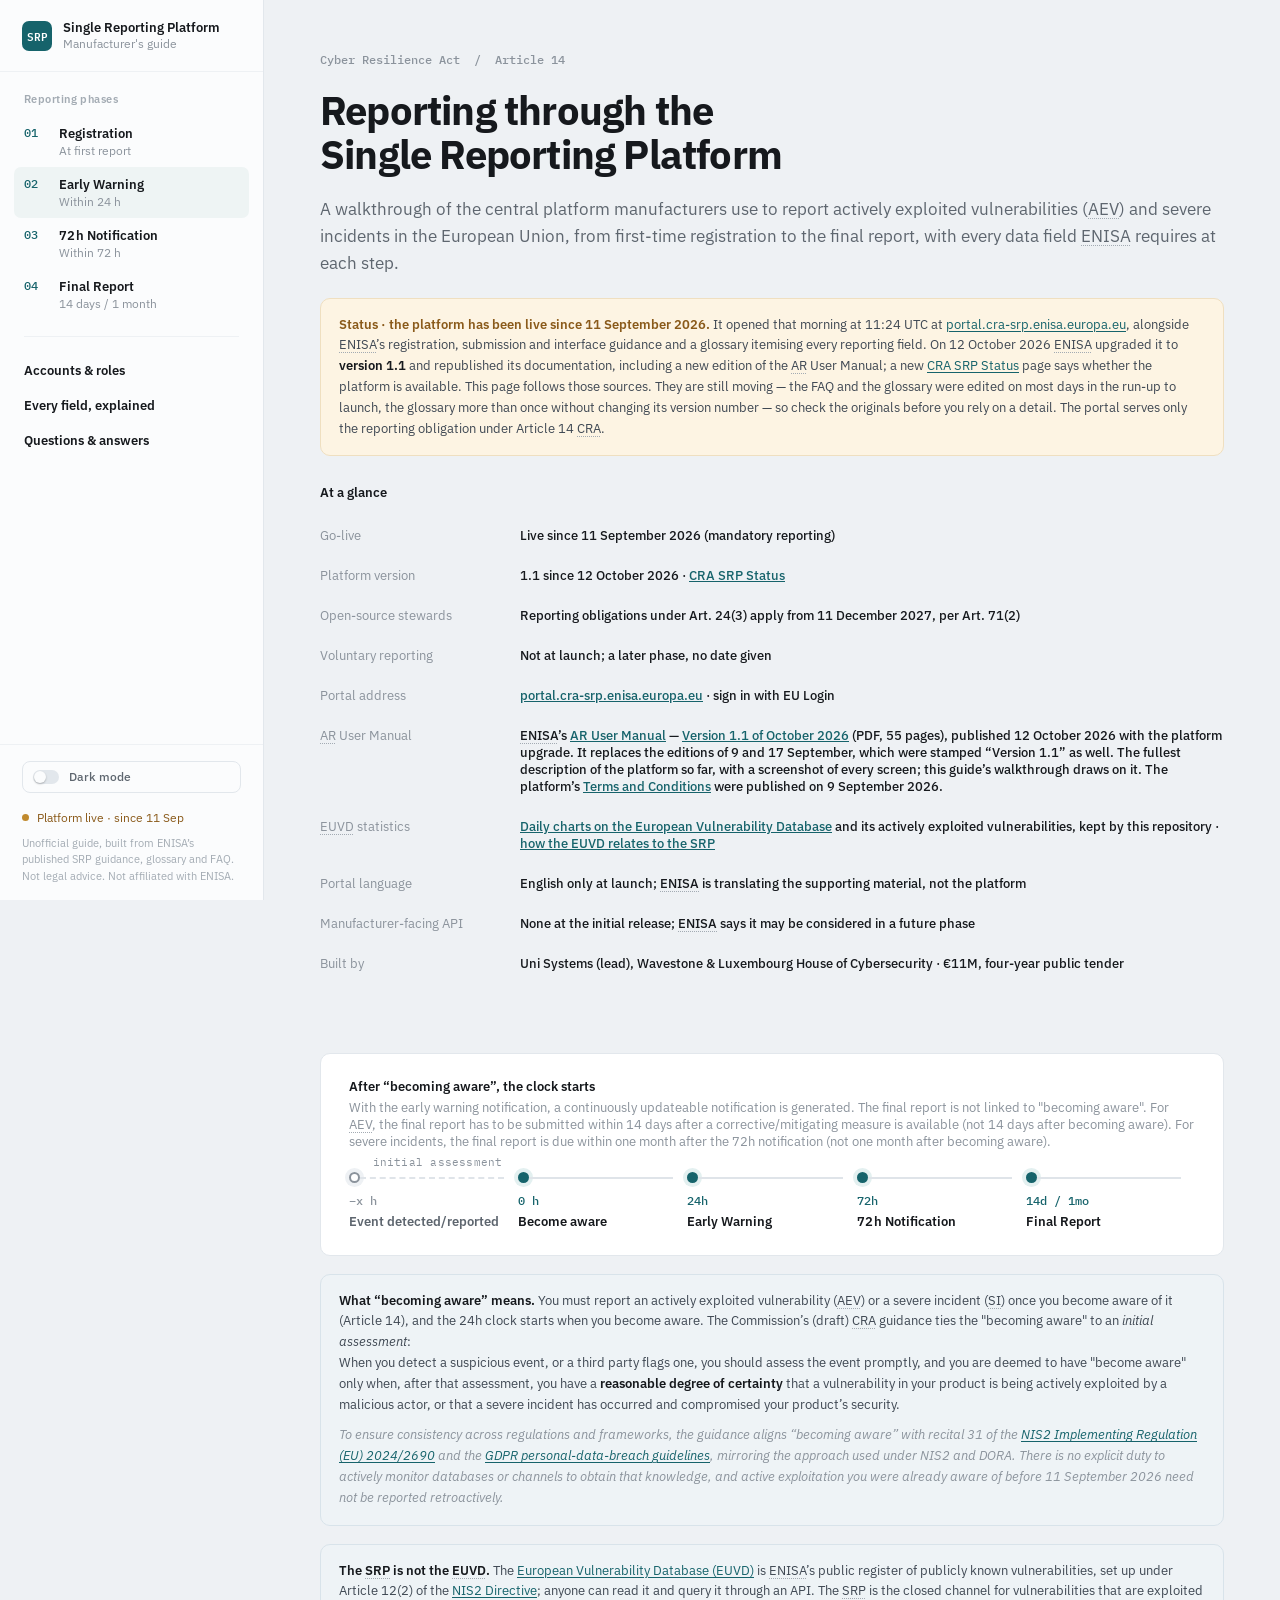
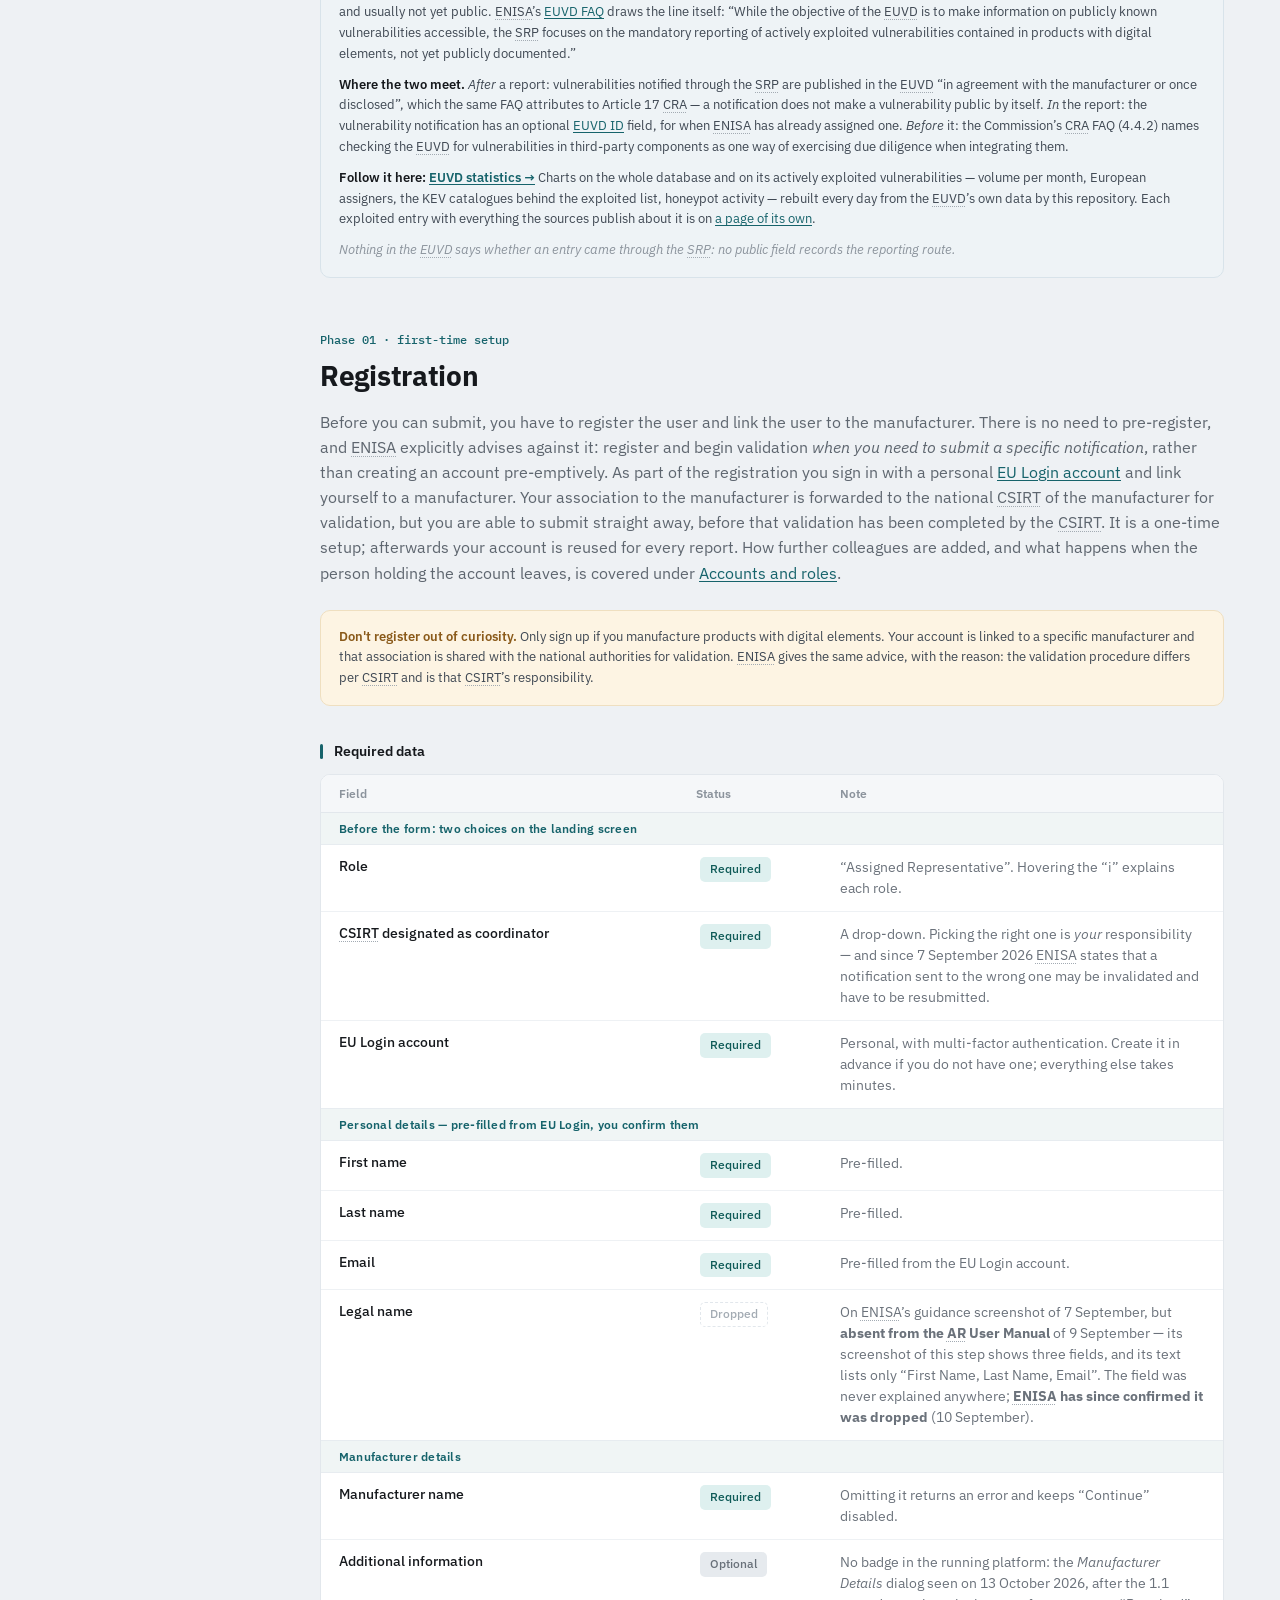
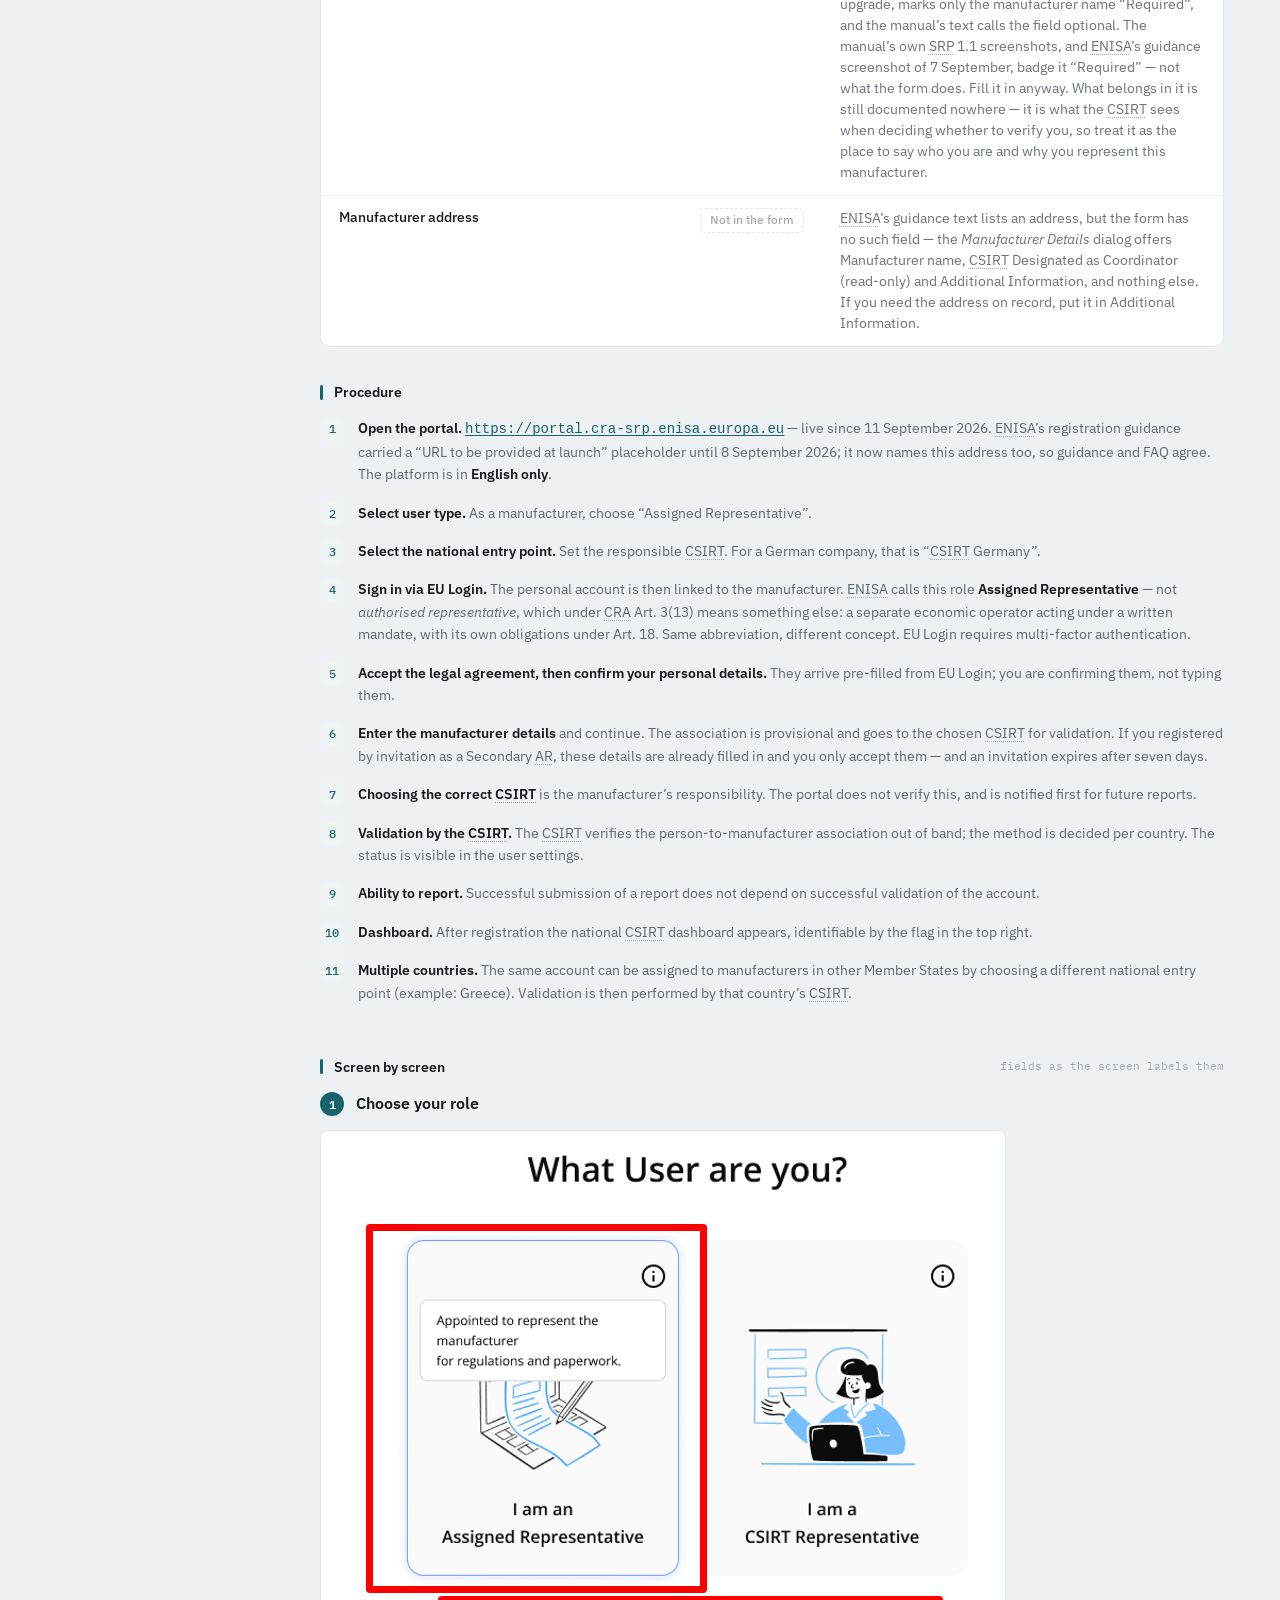
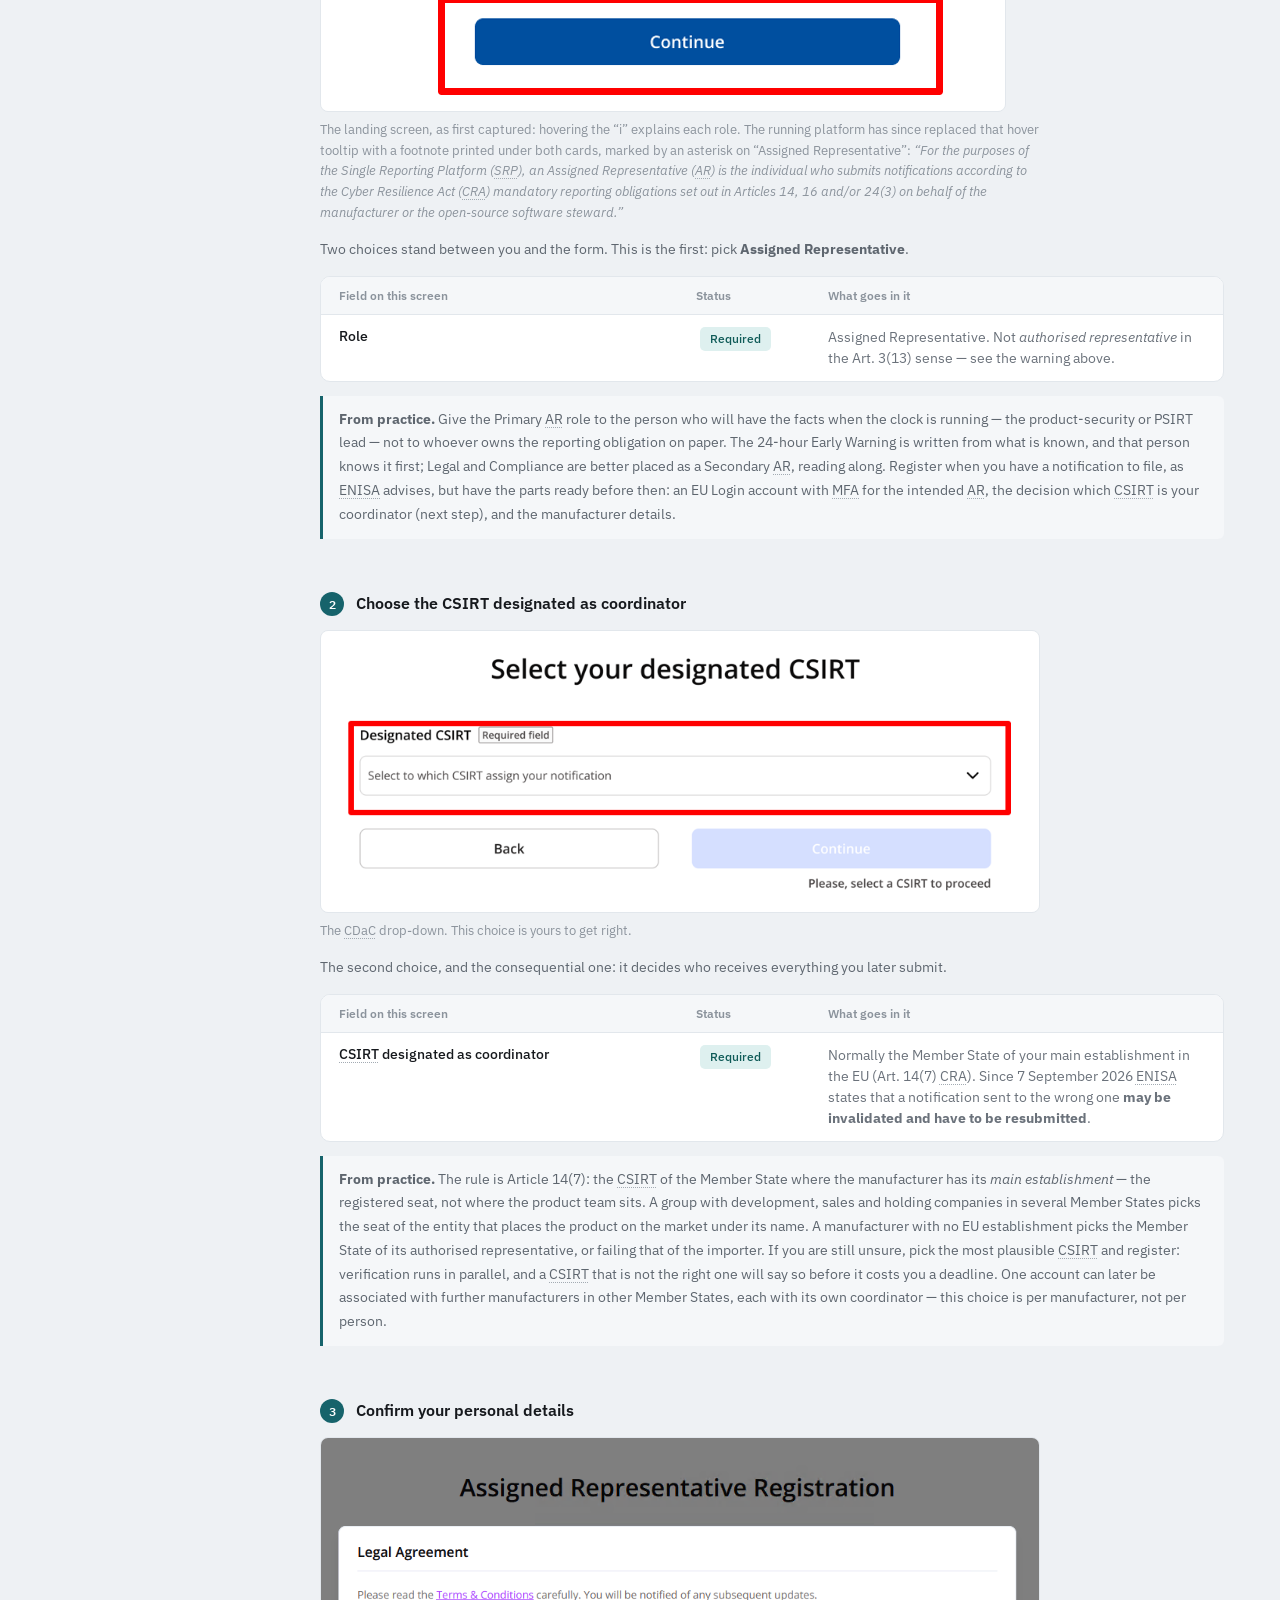
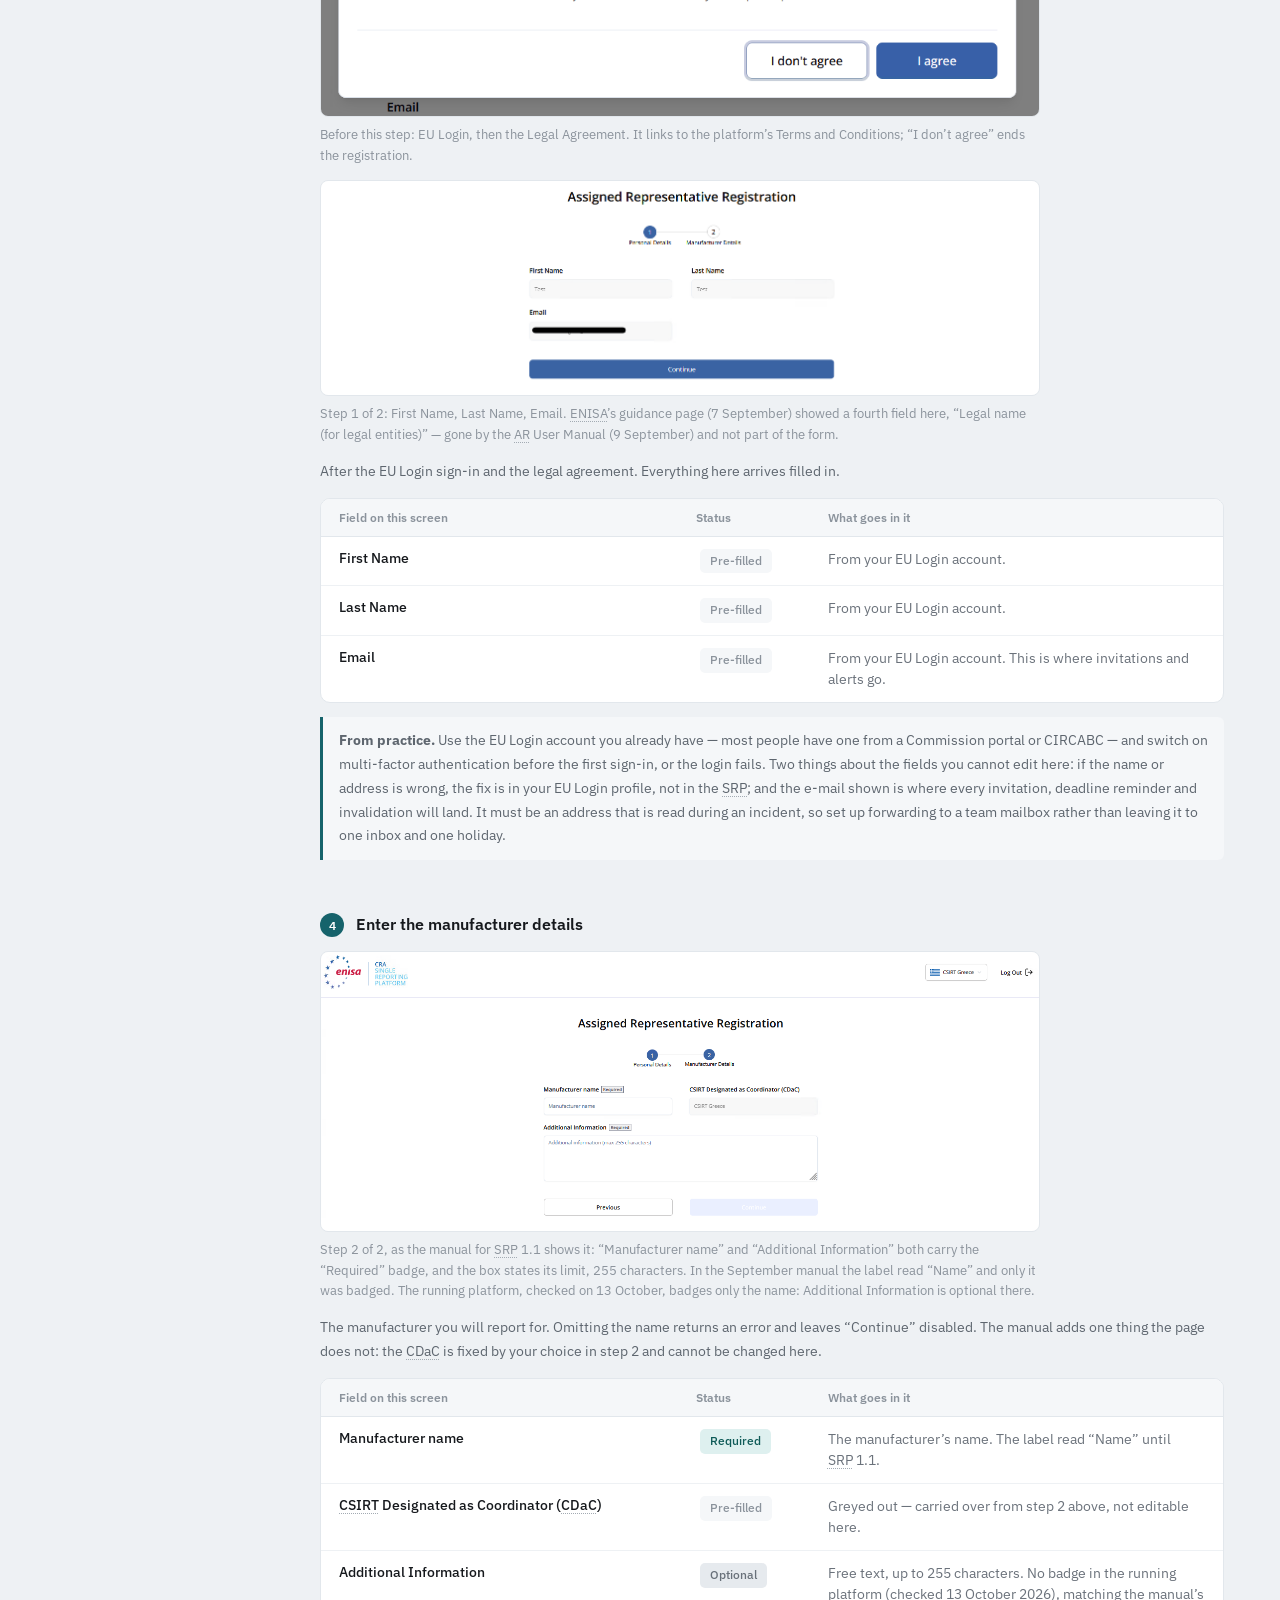
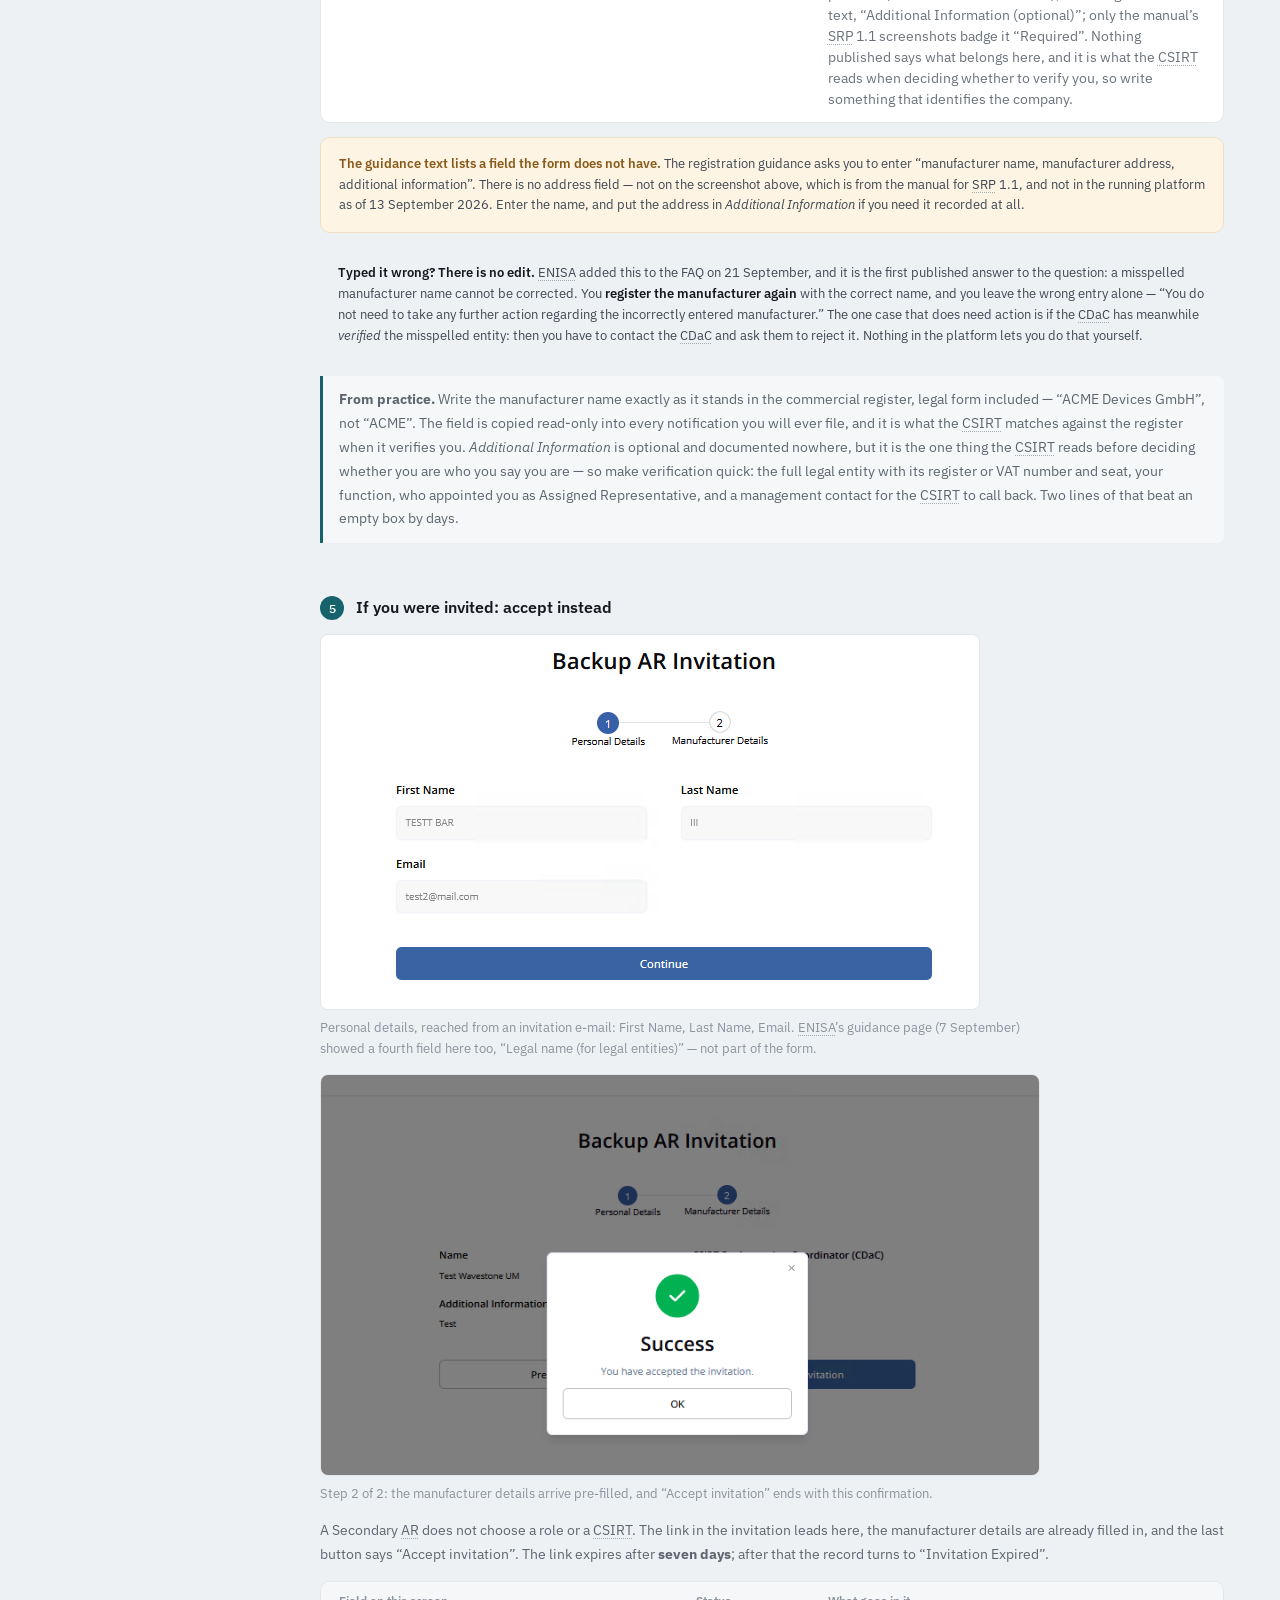
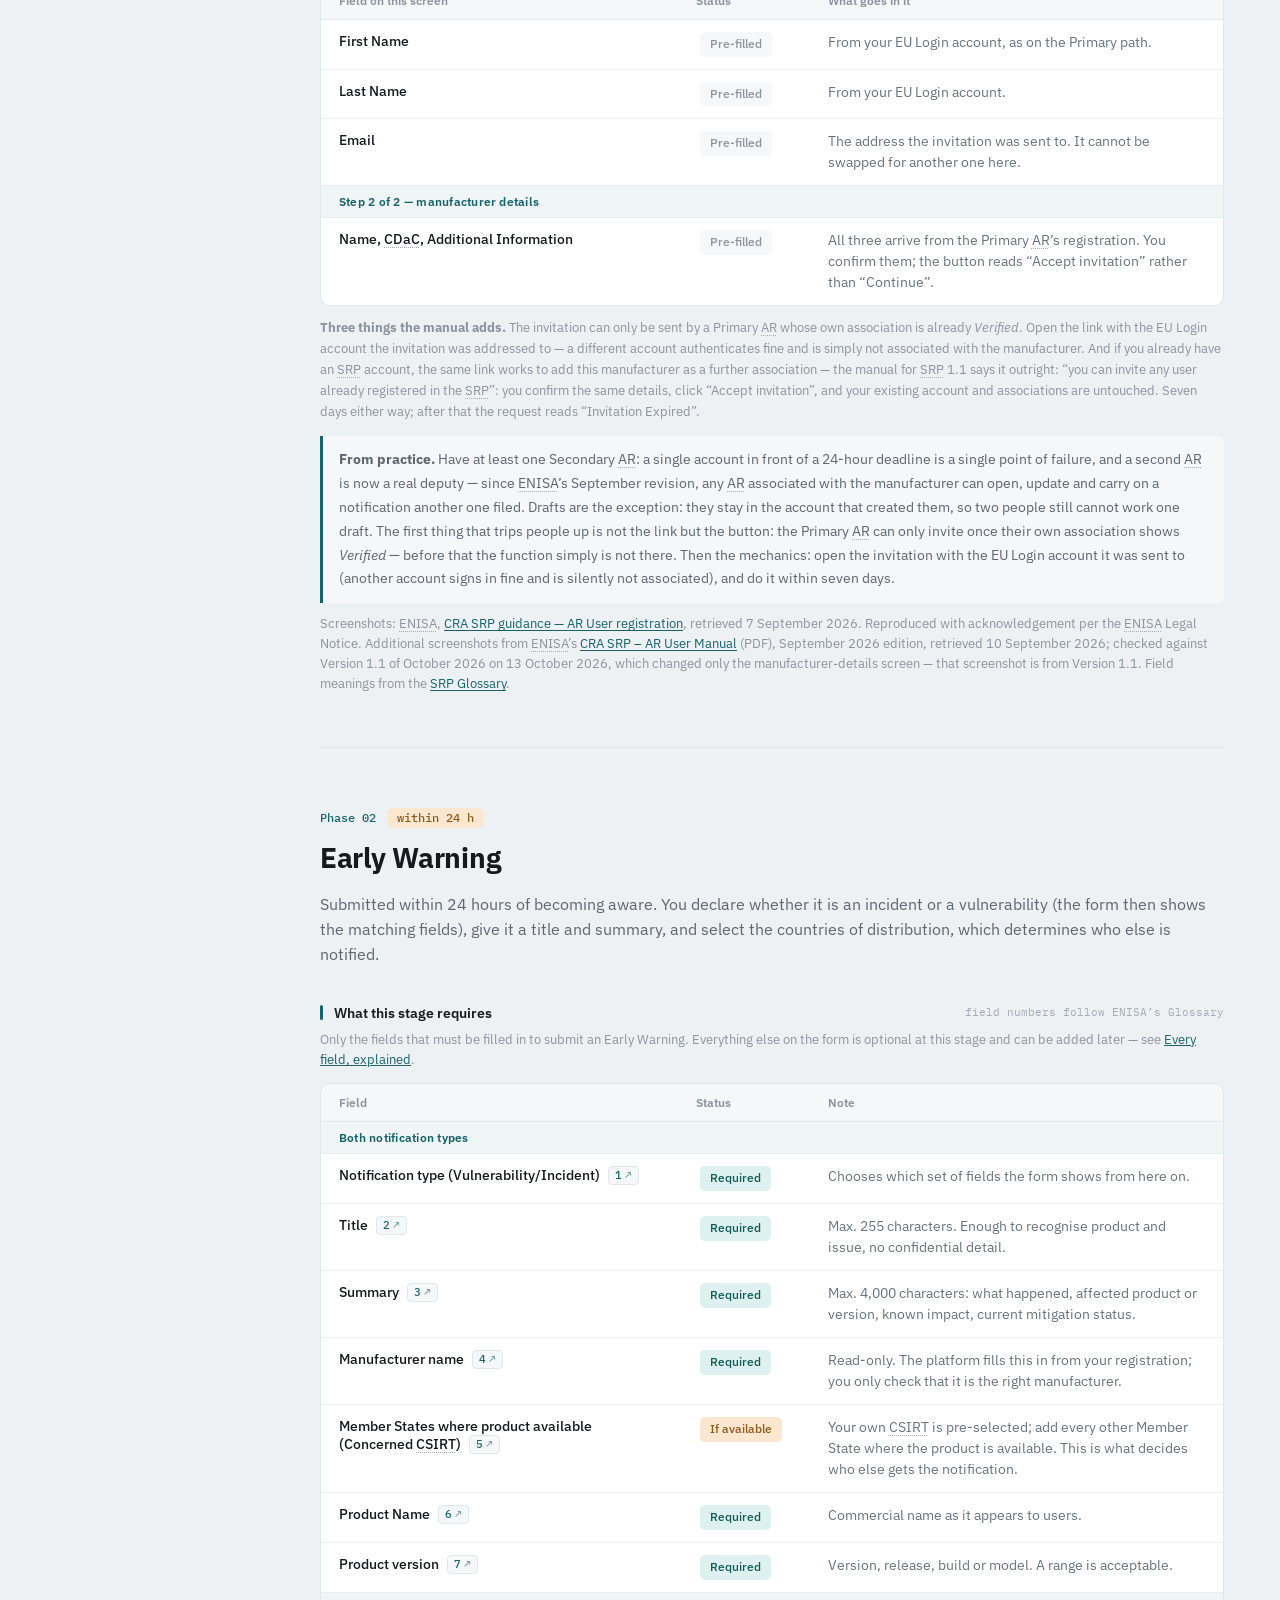
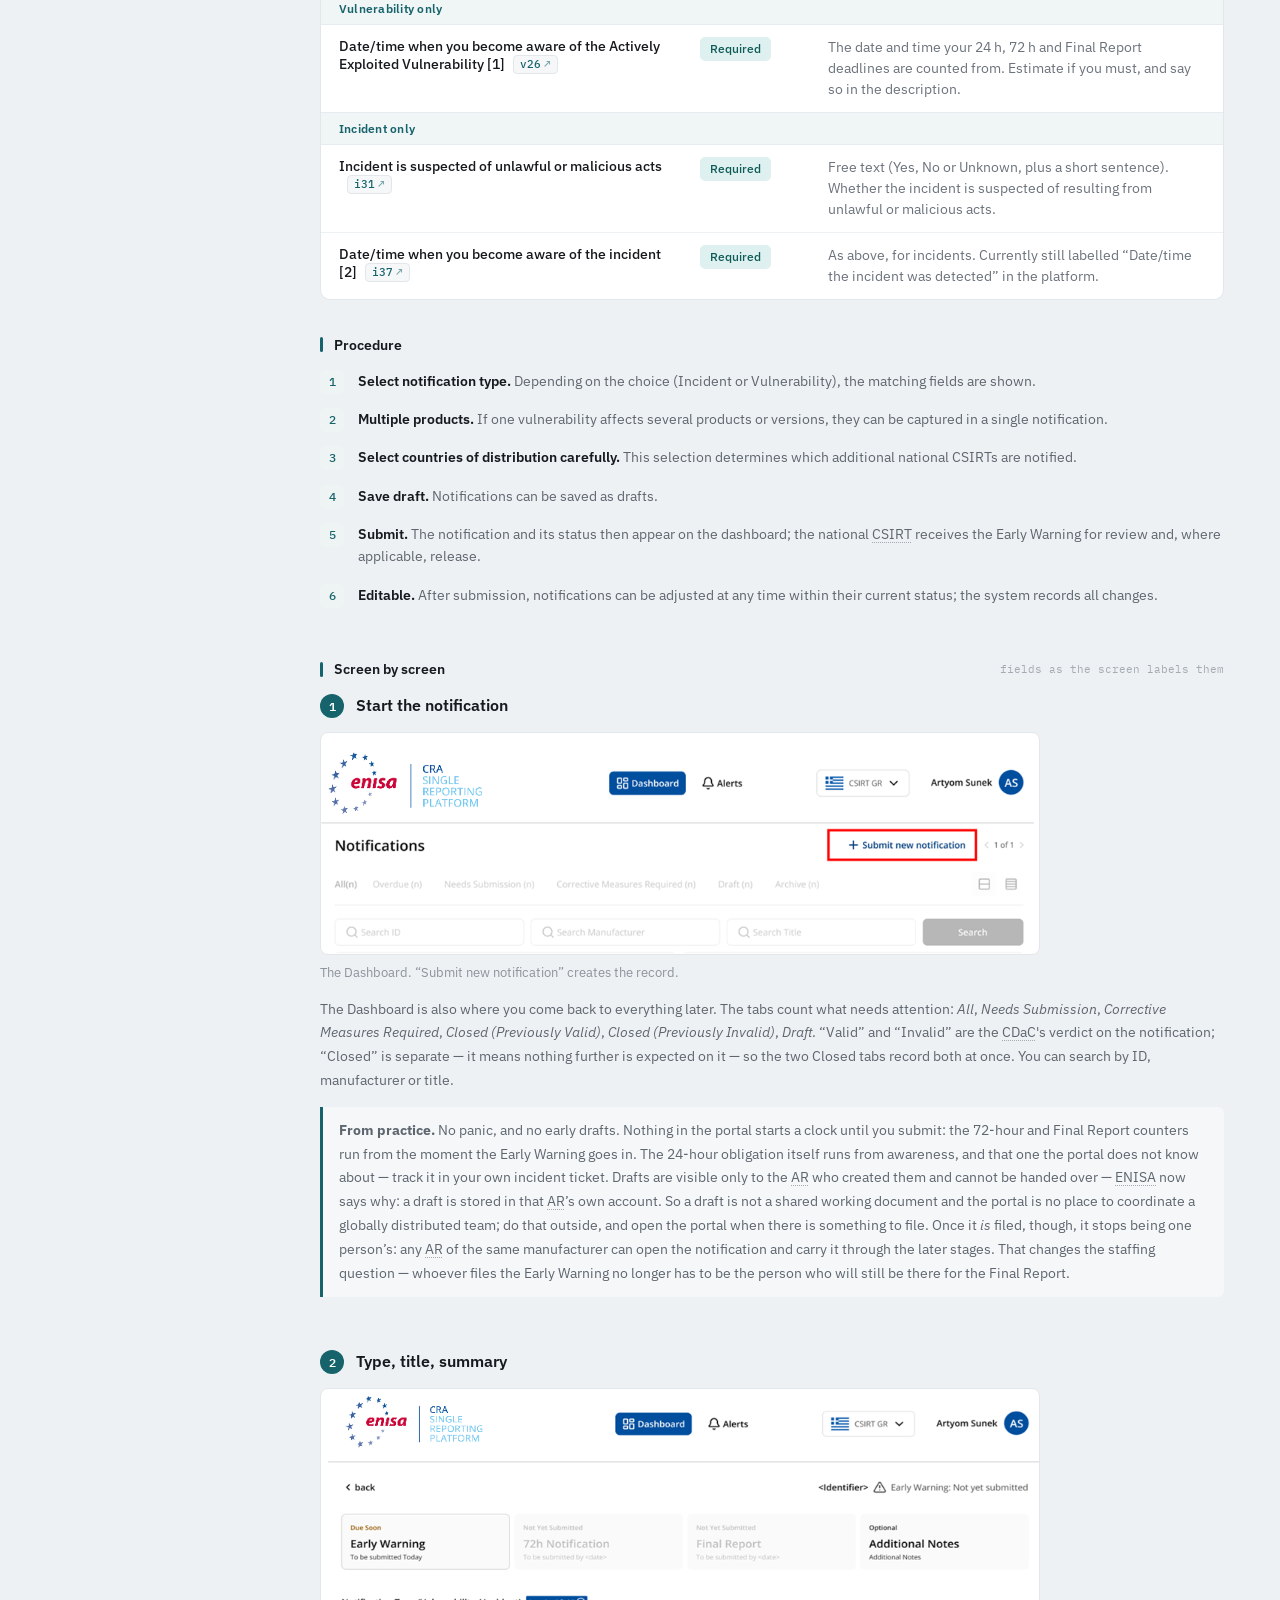
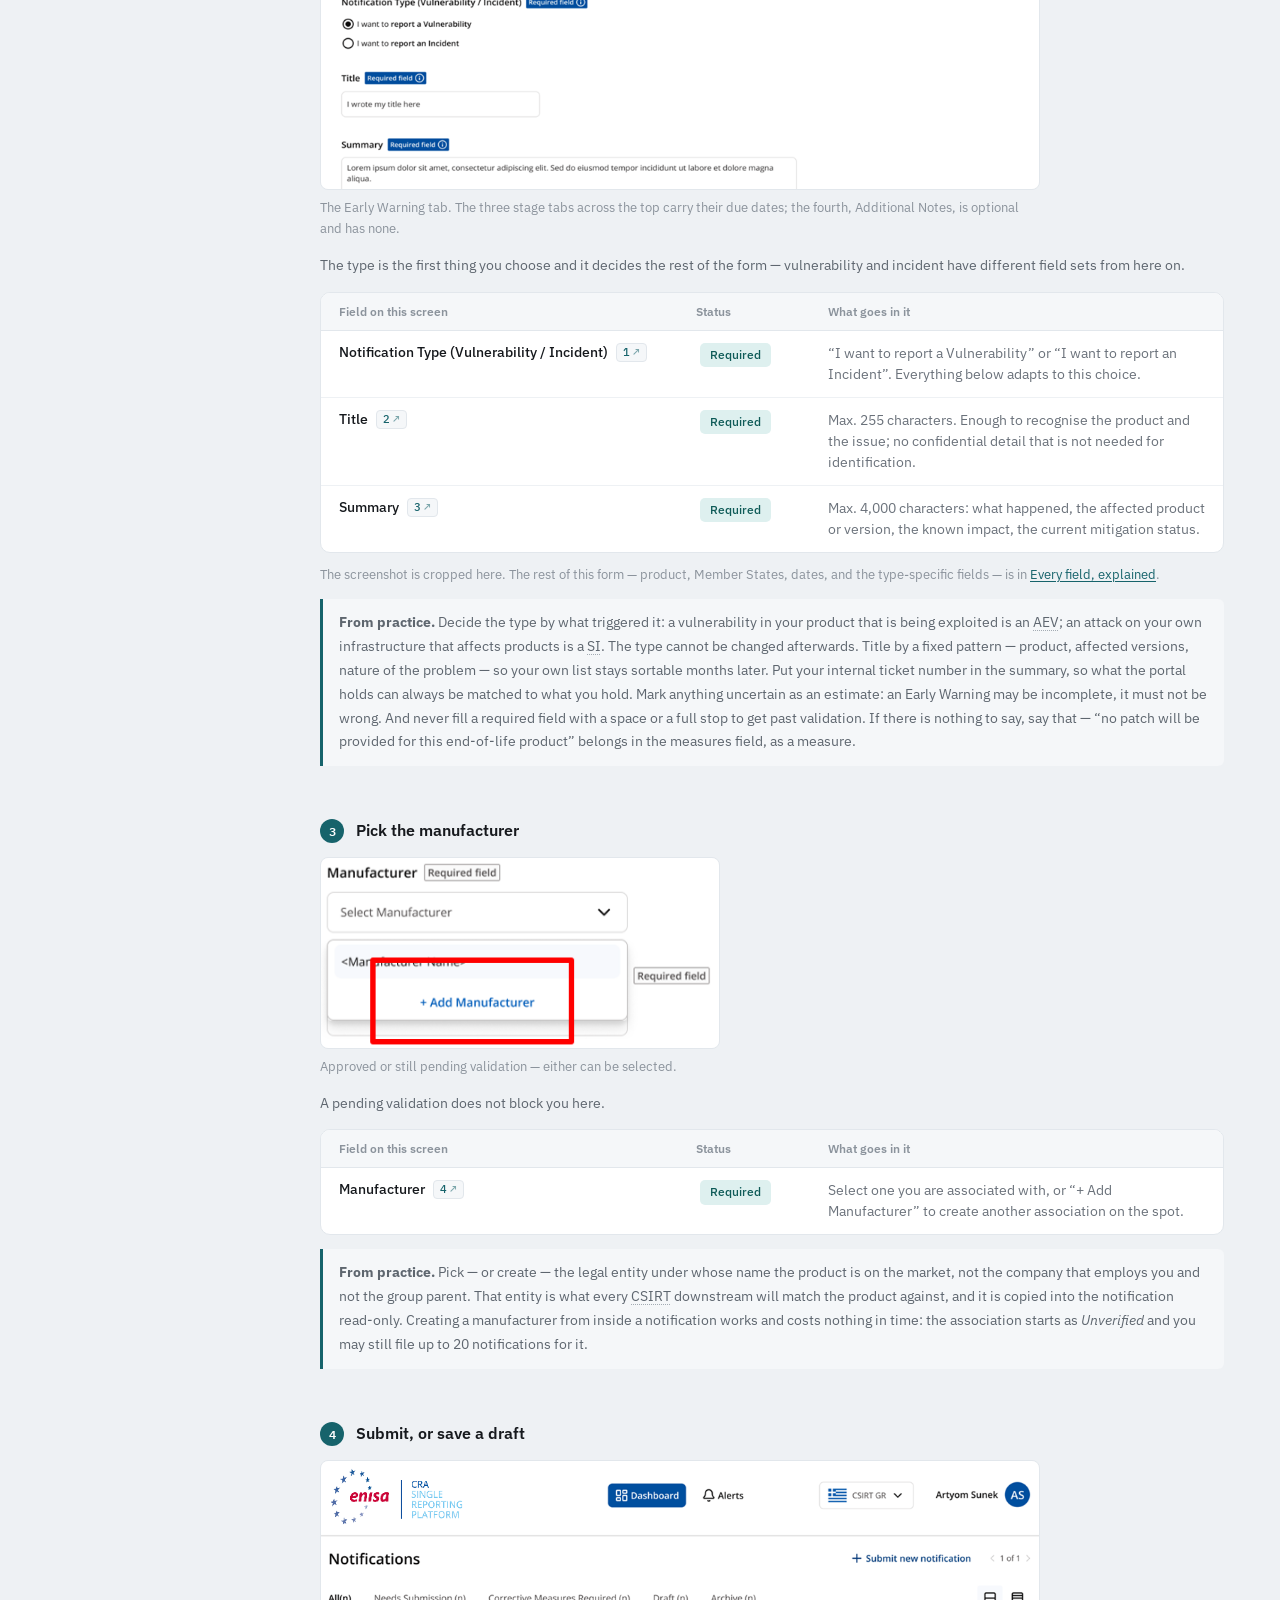
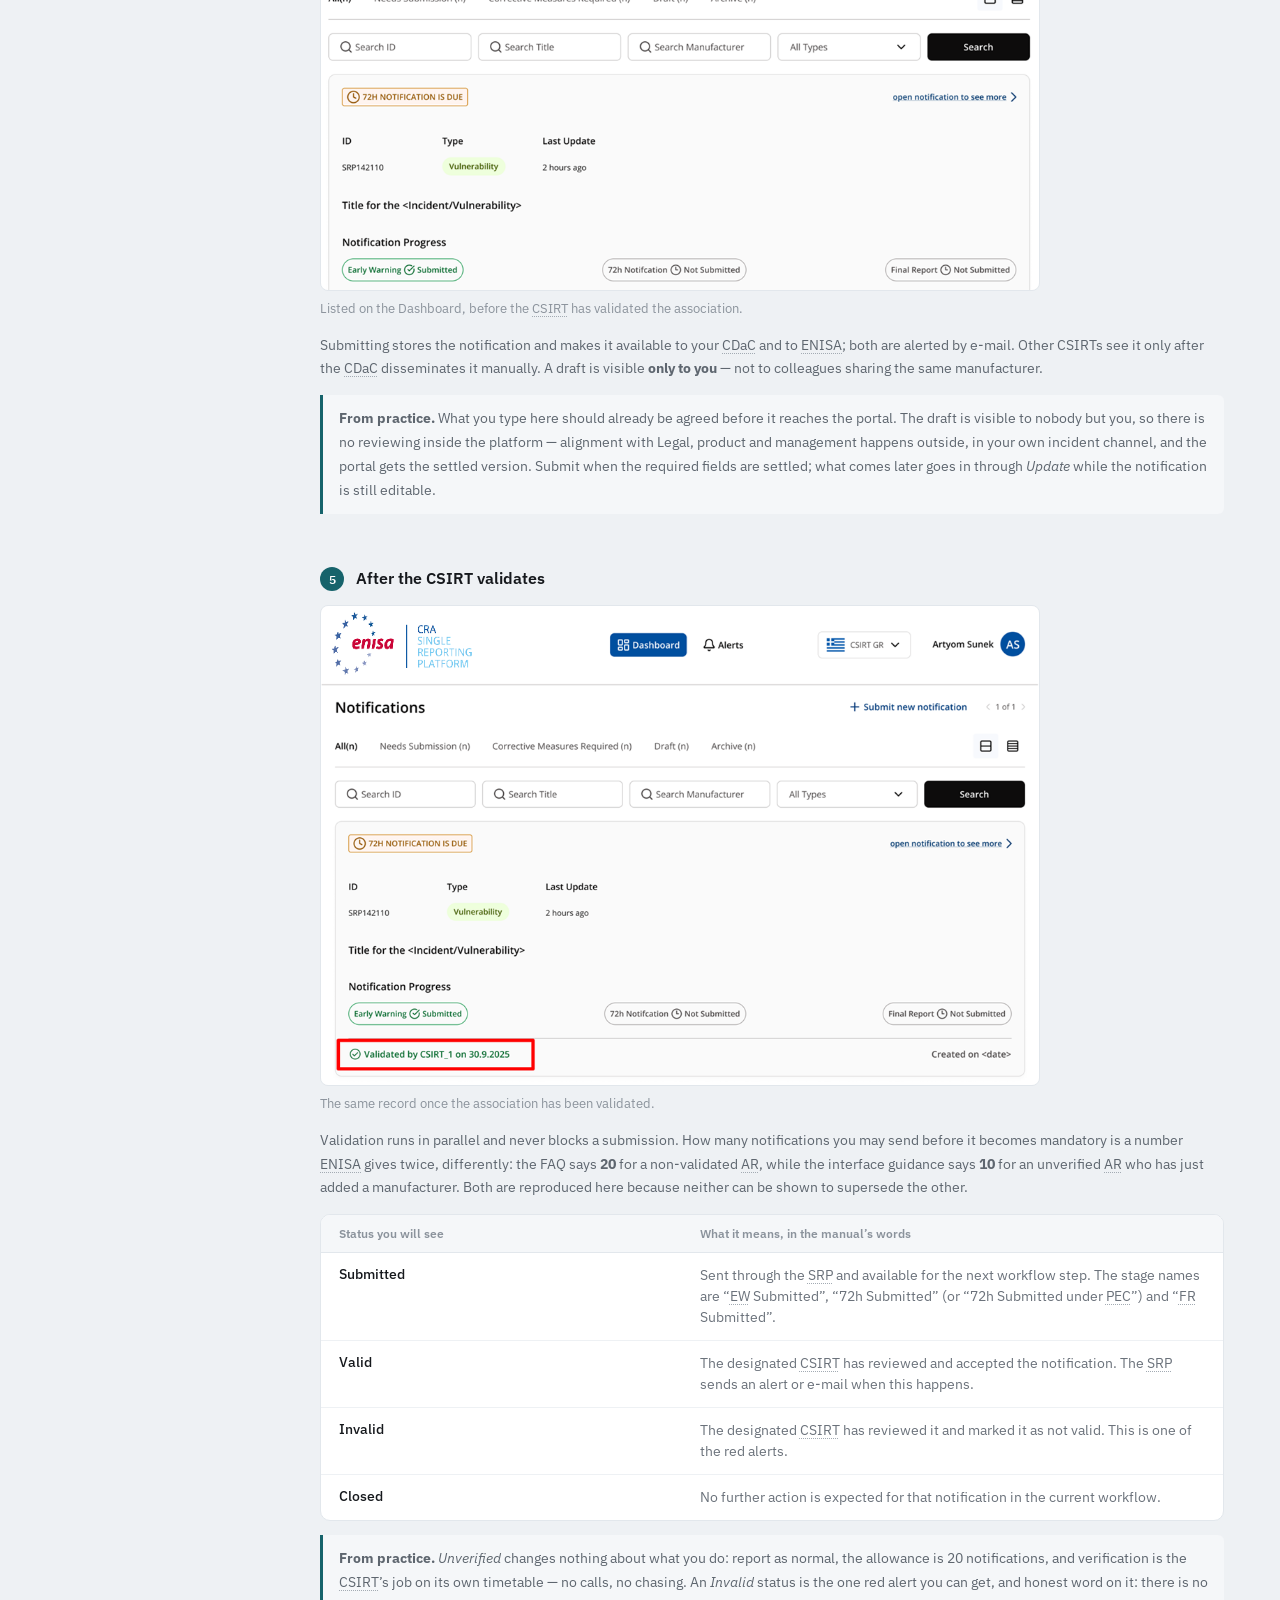
==== commit 880fbb2a: "Guide: take over ENISA wording changes (Q4, Q24, Glossary 40, i31); update i31 notes Co-Authored-By:" ====
--- a/index.html
+++ b/index.html
@@ -295,7 +295,7 @@
               <tr class="group"><td colspan="3">Vulnerability only</td></tr>
               <tr><td class="c-field">Date/time when you become aware of the Actively Exploited Vulnerability [1]<a class="fieldref" href="#f-v26" title="Open field v26 in the reference">v26</a></td><td class="c-status"><span class="chip mandatory">Required</span></td><td class="c-note">The date and time your 24 h, 72 h and Final Report deadlines are counted from. Estimate if you must, and say so in the description.</td></tr>
               <tr class="group"><td colspan="3">Incident only</td></tr>
-              <tr><td class="c-field">Incident is suspected of unlawful or malicious acts<a class="fieldref" href="#f-i31" title="Open field i31 in the reference">i31</a></td><td class="c-status"><span class="chip mandatory">Required</span></td><td class="c-note">Yes/No. Whether the incident is suspected of resulting from unlawful or malicious acts.</td></tr>
+              <tr><td class="c-field">Incident is suspected of unlawful or malicious acts<a class="fieldref" href="#f-i31" title="Open field i31 in the reference">i31</a></td><td class="c-status"><span class="chip mandatory">Required</span></td><td class="c-note">Free text (Yes, No or Unknown, plus a short sentence). Whether the incident is suspected of resulting from unlawful or malicious acts.</td></tr>
               <tr><td class="c-field">Date/time when you become aware of the incident [2]<a class="fieldref" href="#f-i37" title="Open field i37 in the reference">i37</a></td><td class="c-status"><span class="chip mandatory">Required</span></td><td class="c-note">As above, for incidents. Currently still labelled “Date/time the incident was detected” in the platform.</td></tr>
             </tbody>
           </table>
@@ -672,7 +672,7 @@
       <section id="fields" class="phase divider">
         <div class="phase-eyebrow">Reference &middot; the reporting template</div>
         <h2>Every field, explained</h2>
-        <p class="intro">The phase tables above show what each stage <em>requires</em>. This is the whole form: all <span data-sync="glossary-count">42</span> fields ENISA itemises, with what each one means, how ENISA says to complete it, its worked example and its expected format. Read it as cards, one field at a time, or switch to the full table below. The source is ENISA&rsquo;s <a href="https://www.enisa.europa.eu/topics/product-security/single-reporting-platform-srp/cra-srp-glossary2" target="_blank" rel="noopener">CRA SRP Glossary</a>, as it stood on <span data-sync="glossary-asof">15&nbsp;October&nbsp;2026</span>; the meanings, instructions and examples are quoted from it. <strong>The character limits come from the running platform, not from ENISA&rsquo;s documentation</strong> &mdash; they appear in the form&rsquo;s own placeholders and are published nowhere, so treat them as accurate as of 13&nbsp;September&nbsp;2026 rather than as a specification. They matter when drafting: the field for the malicious actor holds 100&nbsp;characters.</p>
+        <p class="intro">The phase tables above show what each stage <em>requires</em>. This is the whole form: all <span data-sync="glossary-count">42</span> fields ENISA itemises, with what each one means, how ENISA says to complete it, its worked example and its expected format. Read it as cards, one field at a time, or switch to the full table below. The source is ENISA&rsquo;s <a href="https://www.enisa.europa.eu/topics/product-security/single-reporting-platform-srp/cra-srp-glossary2" target="_blank" rel="noopener">CRA SRP Glossary</a>, as it stood on <span data-sync="glossary-asof">16&nbsp;October&nbsp;2026</span>; the meanings, instructions and examples are quoted from it. <strong>The character limits come from the running platform, not from ENISA&rsquo;s documentation</strong> &mdash; they appear in the form&rsquo;s own placeholders and are published nowhere, so treat them as accurate as of 13&nbsp;September&nbsp;2026 rather than as a specification. They matter when drafting: the field for the malicious actor holds 100&nbsp;characters.</p>
 
         <div class="callout">
           <p><strong class="lead-in">Two numbering systems, one of them no longer on ENISA&rsquo;s site.</strong> The Glossary itemises <span data-sync="glossary-count">42</span> fields today, numbered 1&ndash;18, v19&ndash;v30 and i31&ndash;i39, plus those ENISA added later without renumbering (so far v26a, 40 and 41). The FAQ&rsquo;s own field-by-field table once counted <strong>43</strong>, but ENISA removed it from the live FAQ page on 10&nbsp;September&nbsp;2026 and rewrote that answer to defer to the Glossary entirely. This guide numbered its fields after that table until then; it now uses the Glossary&rsquo;s numbers throughout, and the conversion table below maps the old ones. The 43 rows were the Glossary&rsquo;s fields as they then stood (38, under their old numbers), plus five the platform fills in by itself (notification level, three reporting timestamps, and the reporter) &mdash; which the Glossary never described, because you never type them. Fields added to the Glossary since the table was written (v23, v26a, 40 and 41) have no FAQ number at all.</p>
@@ -944,8 +944,8 @@
             <div class="faq-body">
               <p class="field-format"><span class="fdef-label">Format</span><span data-k="fmt">Free text</span></p>
               <dl class="fdef">
-                <dt>What it means</dt><dd data-k="means">Free-text note entered by the authorised representative to supplement the notification outside the structured report fields.</dd>
-                <dt>How to complete it</dt><dd data-k="how">Enter supplementary information from the authorised representative that does not fit another field. Use the relevant structured field whenever one is available.</dd>
+                <dt>What it means</dt><dd data-k="means">Free-text note entered by the assigned representative to supplement the notification outside the structured report fields.</dd>
+                <dt>How to complete it</dt><dd data-k="how">Enter supplementary information from the assigned representative that does not fit another field. Use the relevant structured field whenever one is available.</dd>
               </dl>
               <figure class="field-example"><span class="fdef-label">ENISA’s example</span><p data-k="ex">The manufacturer will provide the remaining forensic evidence through the secure channel.</p></figure>
               <div class="faq-amend"><span class="amend-label">Note on ENISA’s text</span><p><strong>New in Glossary version&nbsp;1.4 (2&nbsp;October&nbsp;2026).</strong> ENISA numbers it 40, outside the 1&ndash;18 / v19&ndash;v30 / i31&ndash;i39 scheme, and appends it at the end of the table. It is the <em>AR Note</em> on the Additional Notes tab (<a href="#step-ew-notes">Early Warning, step&nbsp;6</a>). Both the meaning and the completion text say &ldquo;authorised representative&rdquo;; in the SRP an AR is the <em>Assigned</em> Representative &mdash; see the warning under <a href="#reg">Registration</a>.</p></div>
@@ -1161,13 +1161,13 @@
           <details class="faq field" id="f-i31">
             <summary><span class="faq-qwrap"><span class="faq-num">i31</span><span>Incident is suspected of unlawful or malicious acts</span></span><span class="field-chips"><span class="fchip"><b>EW</b><span class="chip mandatory">Required</span></span><span class="fchip"><b>72&hairsp;h</b><span class="chip carried">Carried over</span></span><span class="fchip"><b>FR</b><span class="chip carried">Carried over</span></span></span><span class="faq-chev">+</span></summary>
             <div class="faq-body">
-              <p class="field-format"><span class="fdef-label">Format</span><span data-k="fmt">Select one: Yes, No, Unknown &middot; max 255&nbsp;characters</span></p>
-              <dl class="fdef">
-                <dt>What it means</dt><dd data-k="means">Boolean indication of whether available evidence suggests the incident resulted from unlawful or malicious activity.</dd>
-                <dt>How to complete it</dt><dd data-k="how">For example, select Yes when available evidence indicates intentional unlawful or malicious activity. Select No when the event is assessed as non-malicious. Select Unknown while the cause remains unresolved (max. 255 characters).</dd>
+              <p class="field-format"><span class="fdef-label">Format</span><span data-k="fmt">Free text &middot; max 255&nbsp;characters</span></p>
+              <dl class="fdef">
+                <dt>What it means</dt><dd data-k="means">Indication of whether available evidence suggests the incident resulted from unlawful or malicious activity.</dd>
+                <dt>How to complete it</dt><dd data-k="how">Mention "Yes" when available evidence indicates intentional unlawful or malicious activity. Mention "No" when the event is assessed as non-malicious, or "Unknown" while the cause remains unresolved. Provide additional information, if available (max. 255 characters).</dd>
               </dl>
               <figure class="field-example"><span class="fdef-label">ENISA’s example</span><p data-k="ex">Yes</p></figure>
-              <div class="faq-amend"><span class="amend-label">Note on ENISA’s text</span><p><strong>The Glossary and the running form disagree about what this field is.</strong> The Format above is ENISA’s: &ldquo;Select one: Yes, No, Unknown&rdquo;. In the platform, as of 13&nbsp;September&nbsp;2026, there is no such choice &mdash; the field is a <strong>free-text box capped at 255&nbsp;characters</strong>, and its label reads &ldquo;suspected <em>by</em> unlawful or malicious acts&rdquo; rather than &ldquo;of&rdquo;. Prepare a short sentence, not a Yes/No.</p></div>
+              <div class="faq-amend"><span class="amend-label">Note on ENISA’s text</span><p><strong>The Glossary now matches the running form on the format.</strong> Until mid-October 2026 it said &ldquo;Select one: Yes, No, Unknown&rdquo;; it now says free text, as the platform always showed (checked 13&nbsp;September&nbsp;2026): a <strong>free-text box capped at 255&nbsp;characters</strong>. The platform&rsquo;s label still read &ldquo;suspected <em>by</em> unlawful or malicious acts&rdquo; rather than &ldquo;of&rdquo; when last checked. Write &ldquo;Yes&rdquo;, &ldquo;No&rdquo; or &ldquo;Unknown&rdquo; and add a short sentence if you have one.</p></div>
               <!-- OWN-NOTE field-i31: your own practical note here, as <p class="ownnote">…</p> -->
               <p class="field-src"><span class="field-gl">Glossary i31</span> &middot; applies to SI</p>
             </div>
@@ -1295,12 +1295,12 @@
           </div>
         </details>
 
-        <p class="imgsrc">Field meanings, completion instructions, examples and formats: ENISA, <a href="https://www.enisa.europa.eu/topics/product-security/single-reporting-platform-srp/cra-srp-glossary2" target="_blank" rel="noopener">CRA SRP Glossary</a>, version&nbsp;<span data-sync="glossary-version">1.5</span>, as it stood on <span data-sync="glossary-asof">15&nbsp;October&nbsp;2026</span>. Reproduced with acknowledgement per the ENISA Legal Notice. <strong>Field numbers follow the Glossary.</strong> They previously followed the data-field table in <a href="https://www.enisa.europa.eu/topics/product-security/vulnerability-services/eu-incident-response-and-cyber-crisis-management/single-reporting-platform-srp/frequently-asked-questions" target="_blank" rel="noopener">SRP FAQ</a> question&nbsp;16, which ENISA removed on 10&nbsp;September&nbsp;2026 &mdash; that answer now defers entirely to the Glossary, so the Glossary&rsquo;s numbering is the only one still maintained. See the conversion table below if you are working from an older reference.</p>
+        <p class="imgsrc">Field meanings, completion instructions, examples and formats: ENISA, <a href="https://www.enisa.europa.eu/topics/product-security/single-reporting-platform-srp/cra-srp-glossary2" target="_blank" rel="noopener">CRA SRP Glossary</a>, version&nbsp;<span data-sync="glossary-version">1.5</span>, as it stood on <span data-sync="glossary-asof">16&nbsp;October&nbsp;2026</span>. Reproduced with acknowledgement per the ENISA Legal Notice. <strong>Field numbers follow the Glossary.</strong> They previously followed the data-field table in <a href="https://www.enisa.europa.eu/topics/product-security/vulnerability-services/eu-incident-response-and-cyber-crisis-management/single-reporting-platform-srp/frequently-asked-questions" target="_blank" rel="noopener">SRP FAQ</a> question&nbsp;16, which ENISA removed on 10&nbsp;September&nbsp;2026 &mdash; that answer now defers entirely to the Glossary, so the Glossary&rsquo;s numbering is the only one still maintained. See the conversion table below if you are working from an older reference.</p>
       </section>
 
       <section id="faq" class="phase divider">
         <h2>Questions &amp; answers</h2>
-        <p class="intro" style="color:var(--faint)">ENISA&rsquo;s official Single Reporting Platform FAQ, reproduced in full &mdash; all <span data-sync="faq-count">33</span> questions as they stood on <span data-sync="faq-asof">13&nbsp;October&nbsp;2026</span>. Wording is ENISA&rsquo;s. <a href="https://www.enisa.europa.eu/topics/product-security/vulnerability-services/eu-incident-response-and-cyber-crisis-management/single-reporting-platform-srp/frequently-asked-questions" target="_blank" rel="noopener">Read it at the source</a>.</p>
+        <p class="intro" style="color:var(--faint)">ENISA&rsquo;s official Single Reporting Platform FAQ, reproduced in full &mdash; all <span data-sync="faq-count">35</span> questions as they stood on <span data-sync="faq-asof">16&nbsp;October&nbsp;2026</span>. Wording is ENISA&rsquo;s. <a href="https://www.enisa.europa.eu/topics/product-security/vulnerability-services/eu-incident-response-and-cyber-crisis-management/single-reporting-platform-srp/frequently-asked-questions" target="_blank" rel="noopener">Read it at the source</a>.</p>
         <div class="faq-wrap">
           <details class="faq">
             <summary><span class="faq-qwrap"><span class="faq-num">Q1</span><span>What is the Cyber Resilience Act’s Single Reporting Platform (CRA SRP)?</span></span><span class="faq-chev">+</span></summary>
@@ -1324,11 +1324,10 @@
             </div>
           </details>
           <details class="faq">
-            <summary><span class="faq-qwrap"><span class="faq-num">Q4</span><span>When will the Single Reporting Platform be operational?</span></span><span class="faq-chev">+</span></summary>
-            <div class="faq-body">
-              <p>The platform has become operational on 11 September 2026, coinciding with the date on which the CRA reporting obligations under Art.14 are applicable.</p>
-              <p>The platform supports the mandatory reporting of actively exploited vulnerabilities and severe incidents under Art. 14 of the CRA. The corresponding reporting obligations for open-source software stewards under Art. 24(3) will apply from 11 December 2027, in accordance with Art. 71(2) of the CRA.</p>
-              <p>Voluntary reporting under Art. 15 will be introduced in a future phase of the platform.</p>
+            <summary><span class="faq-qwrap"><span class="faq-num">Q4</span><span>When the Single Reporting Platform has become operational?</span></span><span class="faq-chev">+</span></summary>
+            <div class="faq-body">
+              <p>The platform has become operational on <strong>11 September 2026,</strong> coinciding with the date on which the CRA <strong>reporting</strong> <strong>obligations</strong> under Art.14 are applicable.</p>
+              <p>The platform supports the mandatory reporting of actively exploited vulnerabilities and severe incidents under Art. 14 of the CRA. The corresponding reporting obligations for open-source software stewards under Art. 24(3) will apply from 11 December 2027, in accordance with Art. 71(2) of the CRA.<br>Voluntary reporting under Art. 15 will be introduced in a future phase of the platform.</p>
             </div>
           </details>
           <details class="faq">
@@ -1519,10 +1518,10 @@
             </div>
           </details>
           <details class="faq">
-            <summary><span class="faq-qwrap"><span class="faq-num">Q24</span><span>In which languages will the SRP be available?</span></span><span class="faq-chev">+</span></summary>
-            <div class="faq-body">
-              <p>At launch, the platform will be available in English only.</p>
-              <p>ENISA will progressively translate the Factsheet and other supporting materials into all EU languages. This availability of additional language versions of the platform itself will be reviewed in the next phase of the project.</p>
+            <summary><span class="faq-qwrap"><span class="faq-num">Q24</span><span>In which languages is the SRP available?</span></span><span class="faq-chev">+</span></summary>
+            <div class="faq-body">
+              <p>Since its launch, the platform is available in English only.</p>
+              <p>ENISA is progressively translating the SRP Factsheet into all EU languages. This availability of additional language versions of the platform itself is under review in the current phase of the project.</p>
             </div>
           </details>
           <details class="faq">
@@ -1594,6 +1593,22 @@
               <p>The CSIRTs designated as coordinators verify the ARs, ENISA is not intervening in this process. You can find the list of contacts of these CSIRTs on <a href="https://www.enisa.europa.eu/topics/product-security/single-reporting-platform-srp/list-of-csirts-designated-as-coordinators" target="_blank" rel="noopener">our website</a>.</p>
             </div>
           </details>
+          <details class="faq">
+            <summary><span class="faq-qwrap"><span class="faq-num">Q34</span><span>What should I do if I submitted a notification by mistake and would like to cancel it?</span></span><span class="faq-chev">+</span></summary>
+            <div class="faq-body">
+              <p>Reporting is a legal obligation and should be carried out only after carefully reading the user manual. A report can be closed only by the CSIRT Designated as Coordinator (CDaC) — that is, the CSIRT of the EU Member State where the notification was submitted.</p>
+              <p>To request the closure and invalidation of a report, you can contact the CSIRT using the contact details provided at this link, or add a note to the submission via the “additional note” field, requesting the relevant action.</p>
+              <p>ENISA may block an account if it considers that the user has violated the SRP Terms and Conditions.</p>
+            </div>
+          </details>
+          <details class="faq">
+            <summary><span class="faq-qwrap"><span class="faq-num">Q35</span><span>Why was I contacted by ENISA after submitting a notification about a vulnerability?</span></span><span class="faq-chev">+</span></summary>
+            <div class="faq-body">
+              <p>Under Article 17(5) of the Cyber Resilience Act (CRA), ENISA shall, in agreement with the manufacturer of the product with digital elements concerned, add the publicly known vulnerability notified pursuant to Article 14(1) or Article 15(1) of the CRA to the European Vulnerability Database (EUVD).</p>
+              <p>ENISA may contact the manufacturer to verify if and when the information can be added to the EUVD.</p>
+              <p>As ENISA is a CVE Numbering Authority, the Agency can also help assign a Common Vulnerabilities and Exposures (CVE) ID in accordance with the CVE Program rules.</p>
+            </div>
+          </details>
         </div>
       </section>
 
@@ -1604,7 +1619,7 @@
         <dl class="facts" id="abbrlist"></dl>
 
         <p class="footer-legal">Cyber Resilience Act, Articles 14–17 · Delegated Regulation (EU) C(2025)&nbsp;8407 of 11 December 2025. Platform operated by ENISA. <a href="https://www.enisa.europa.eu/topics/product-security/vulnerability-services/eu-incident-response-and-cyber-crisis-management/single-reporting-platform-srp" target="_blank" rel="noopener">ENISA official SRP pages ↗</a></p>
-        <p class="footer-disc">Unofficial community guide. Not affiliated with ENISA. Built from ENISA&rsquo;s published guidance, glossary and FAQ, tracked daily; the FAQ and Glossary reproduced here last changed on ENISA&rsquo;s side on <span data-sync="footer-asof">15&nbsp;October&nbsp;2026</span> &mdash; all three are being edited actively, so check the source for anything you rely on.</p>
+        <p class="footer-disc">Unofficial community guide. Not affiliated with ENISA. Built from ENISA&rsquo;s published guidance, glossary and FAQ, tracked daily; the FAQ and Glossary reproduced here last changed on ENISA&rsquo;s side on <span data-sync="footer-asof">16&nbsp;October&nbsp;2026</span> &mdash; all three are being edited actively, so check the source for anything you rely on.</p>
       </footer>
 
     </div>
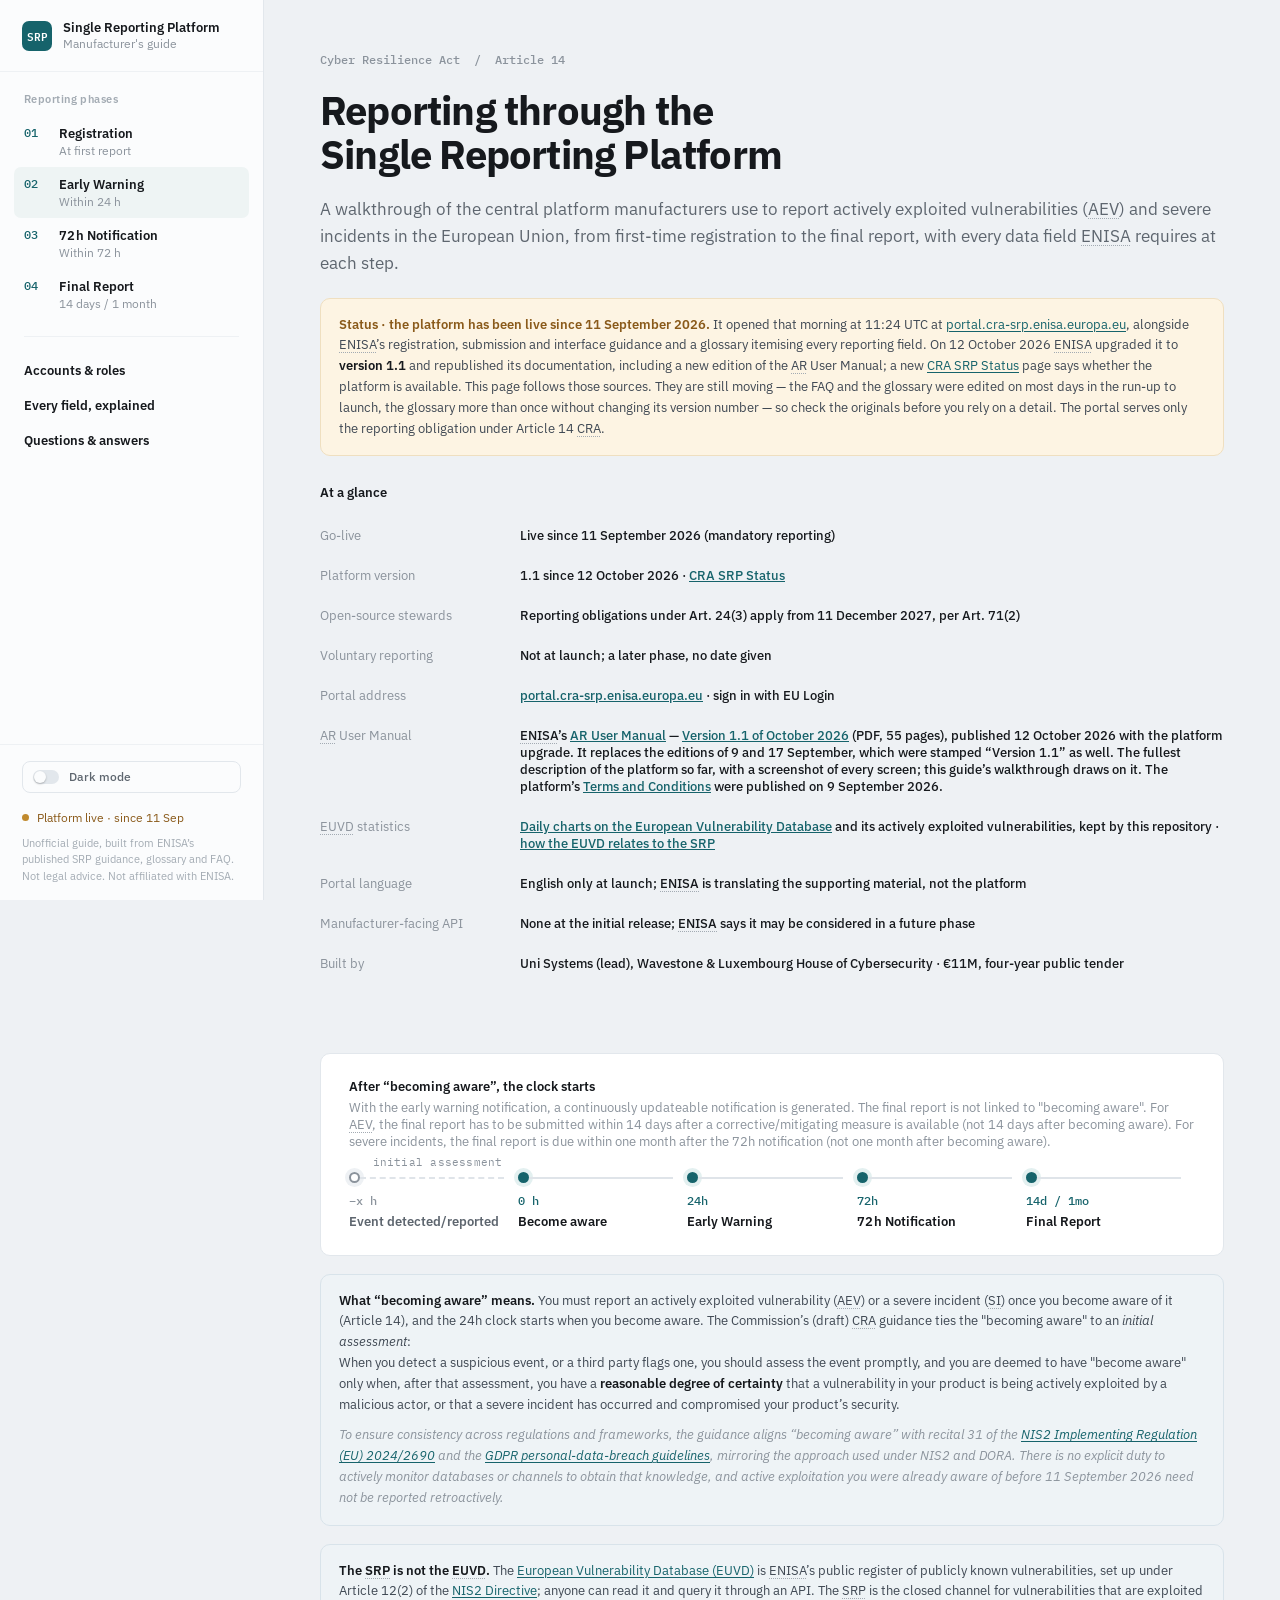
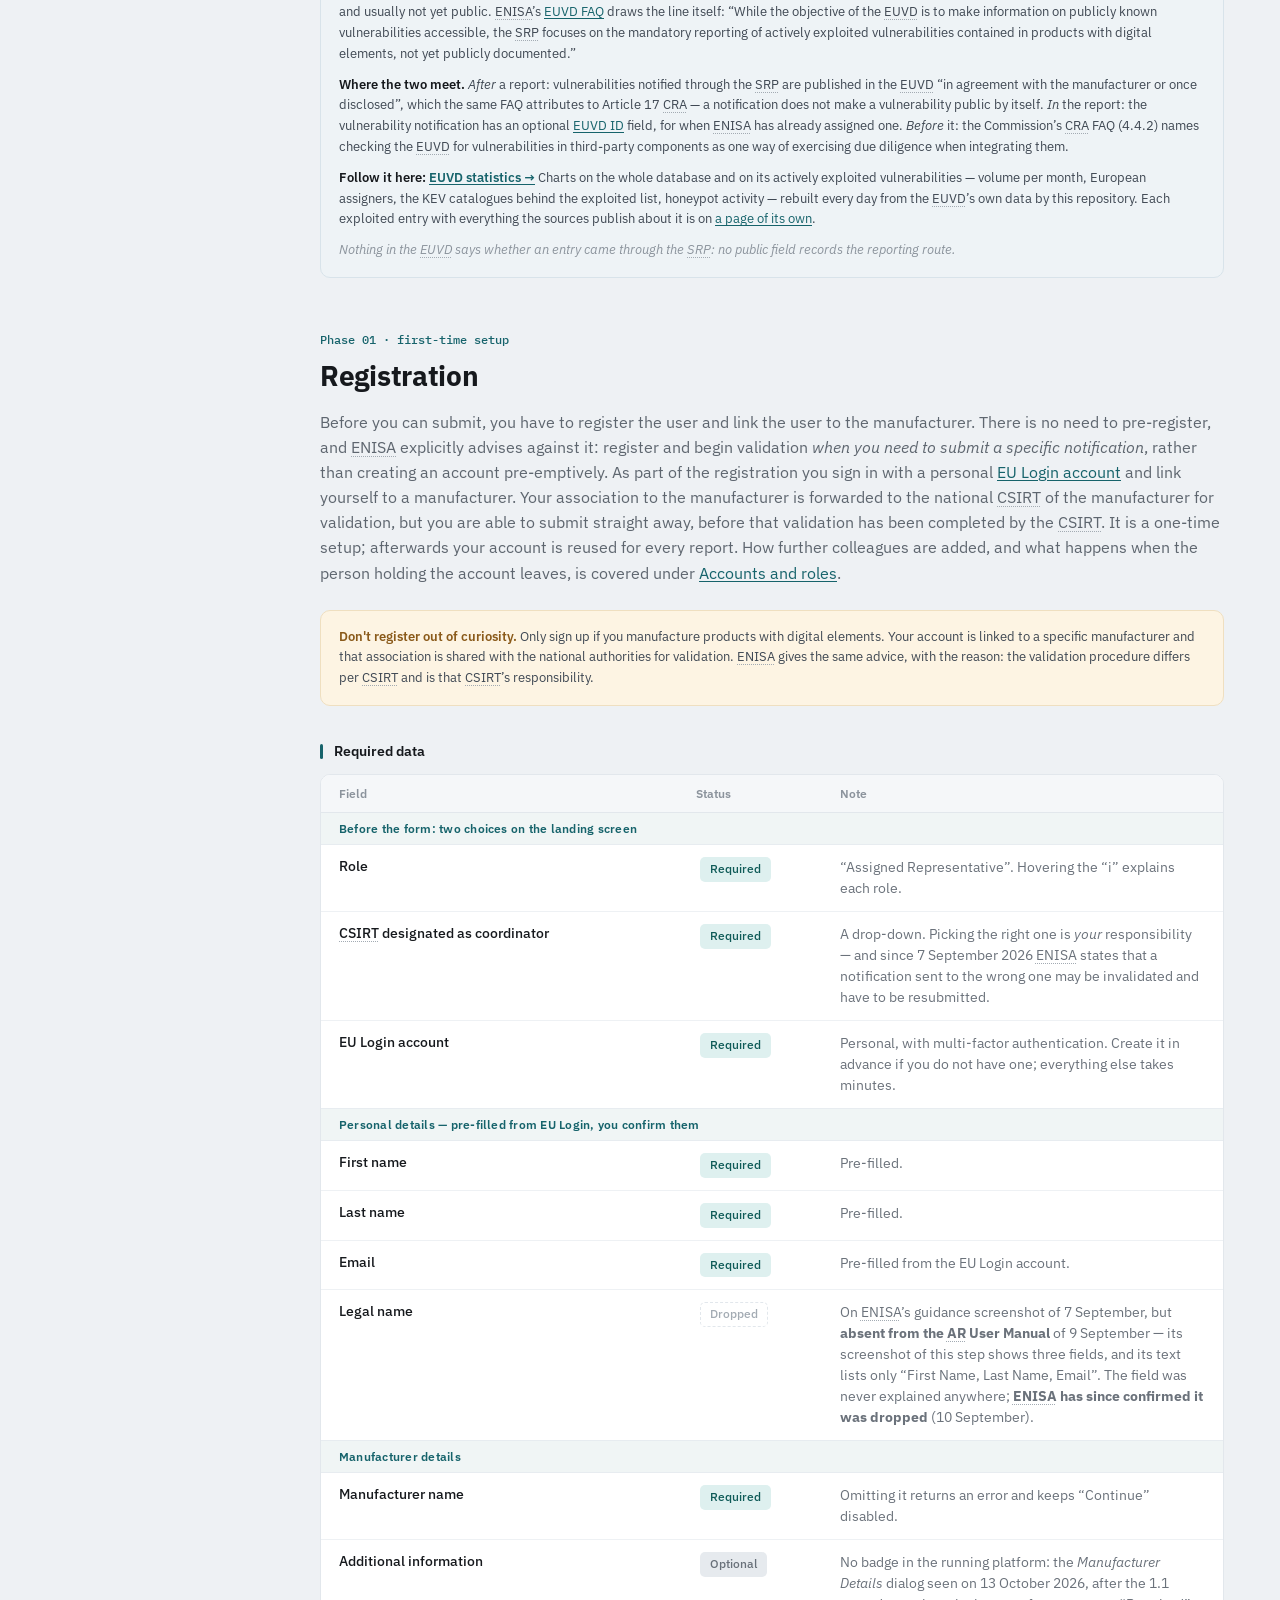
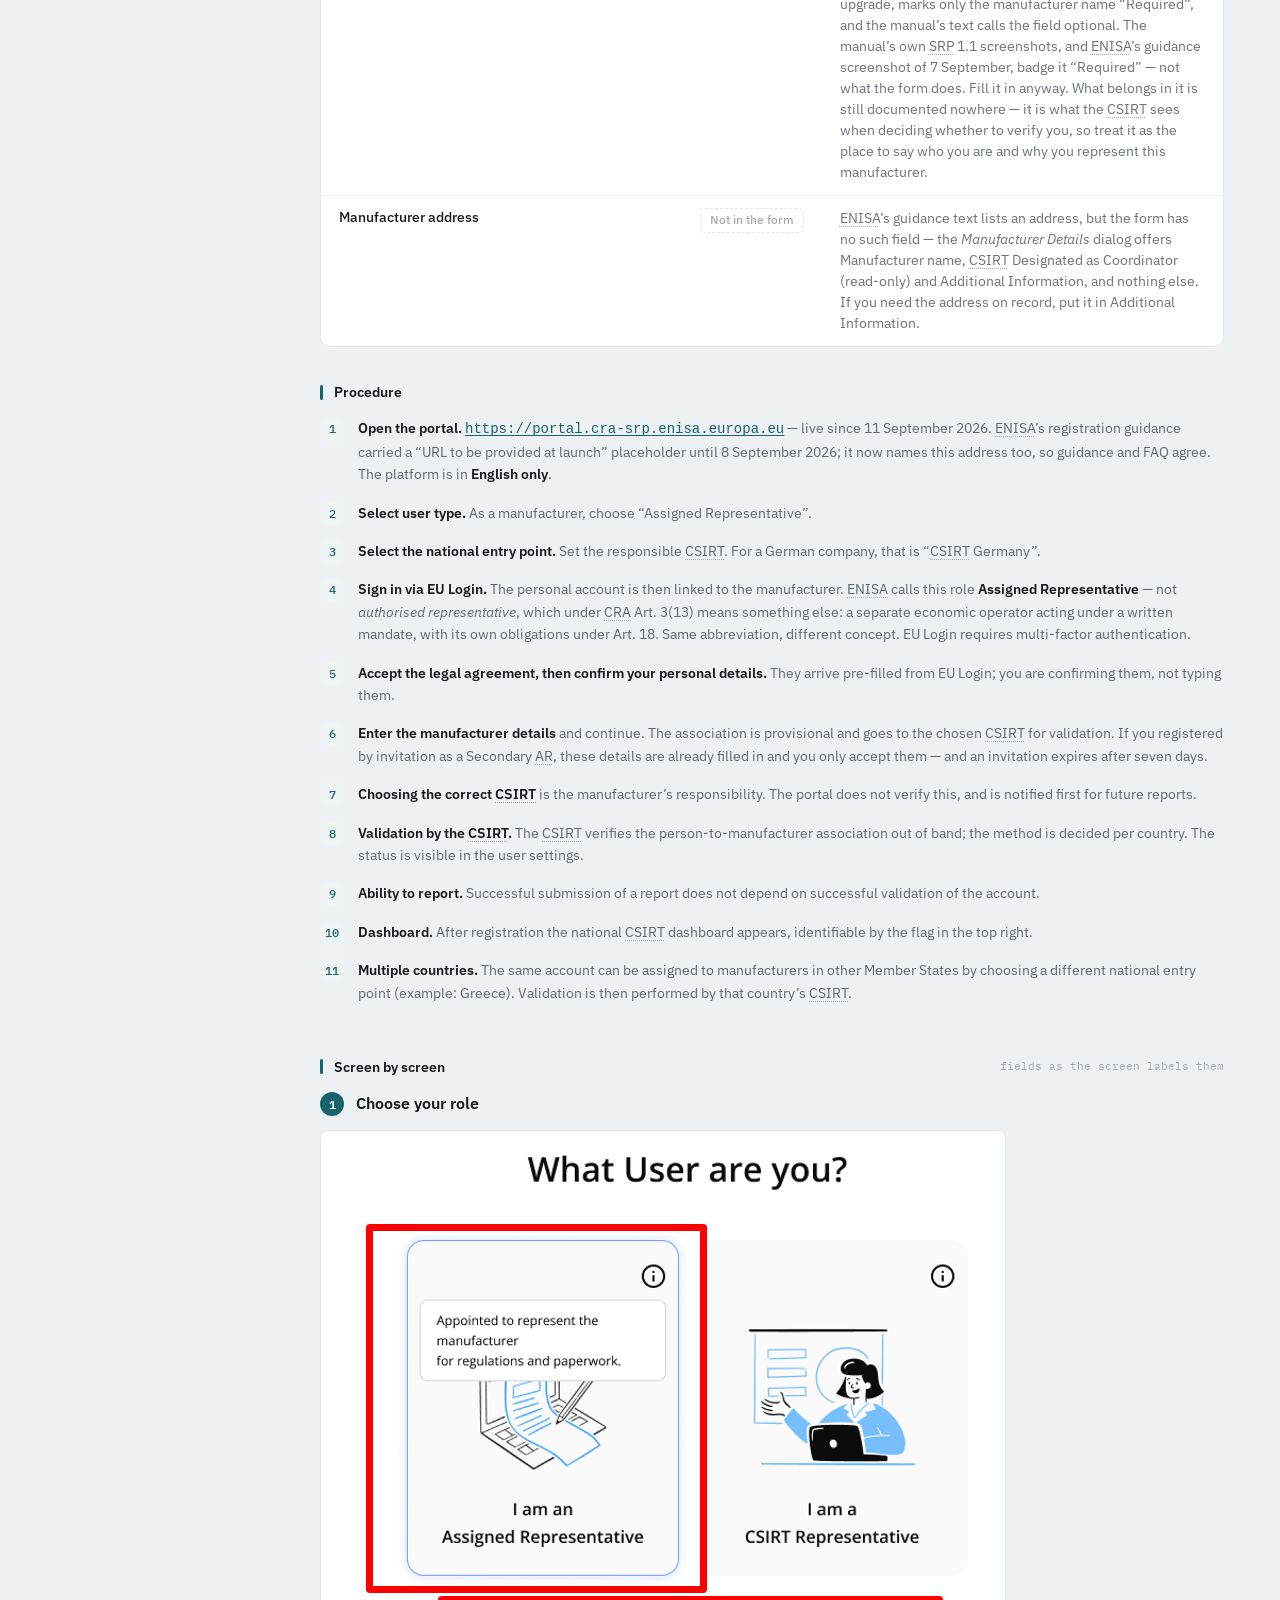
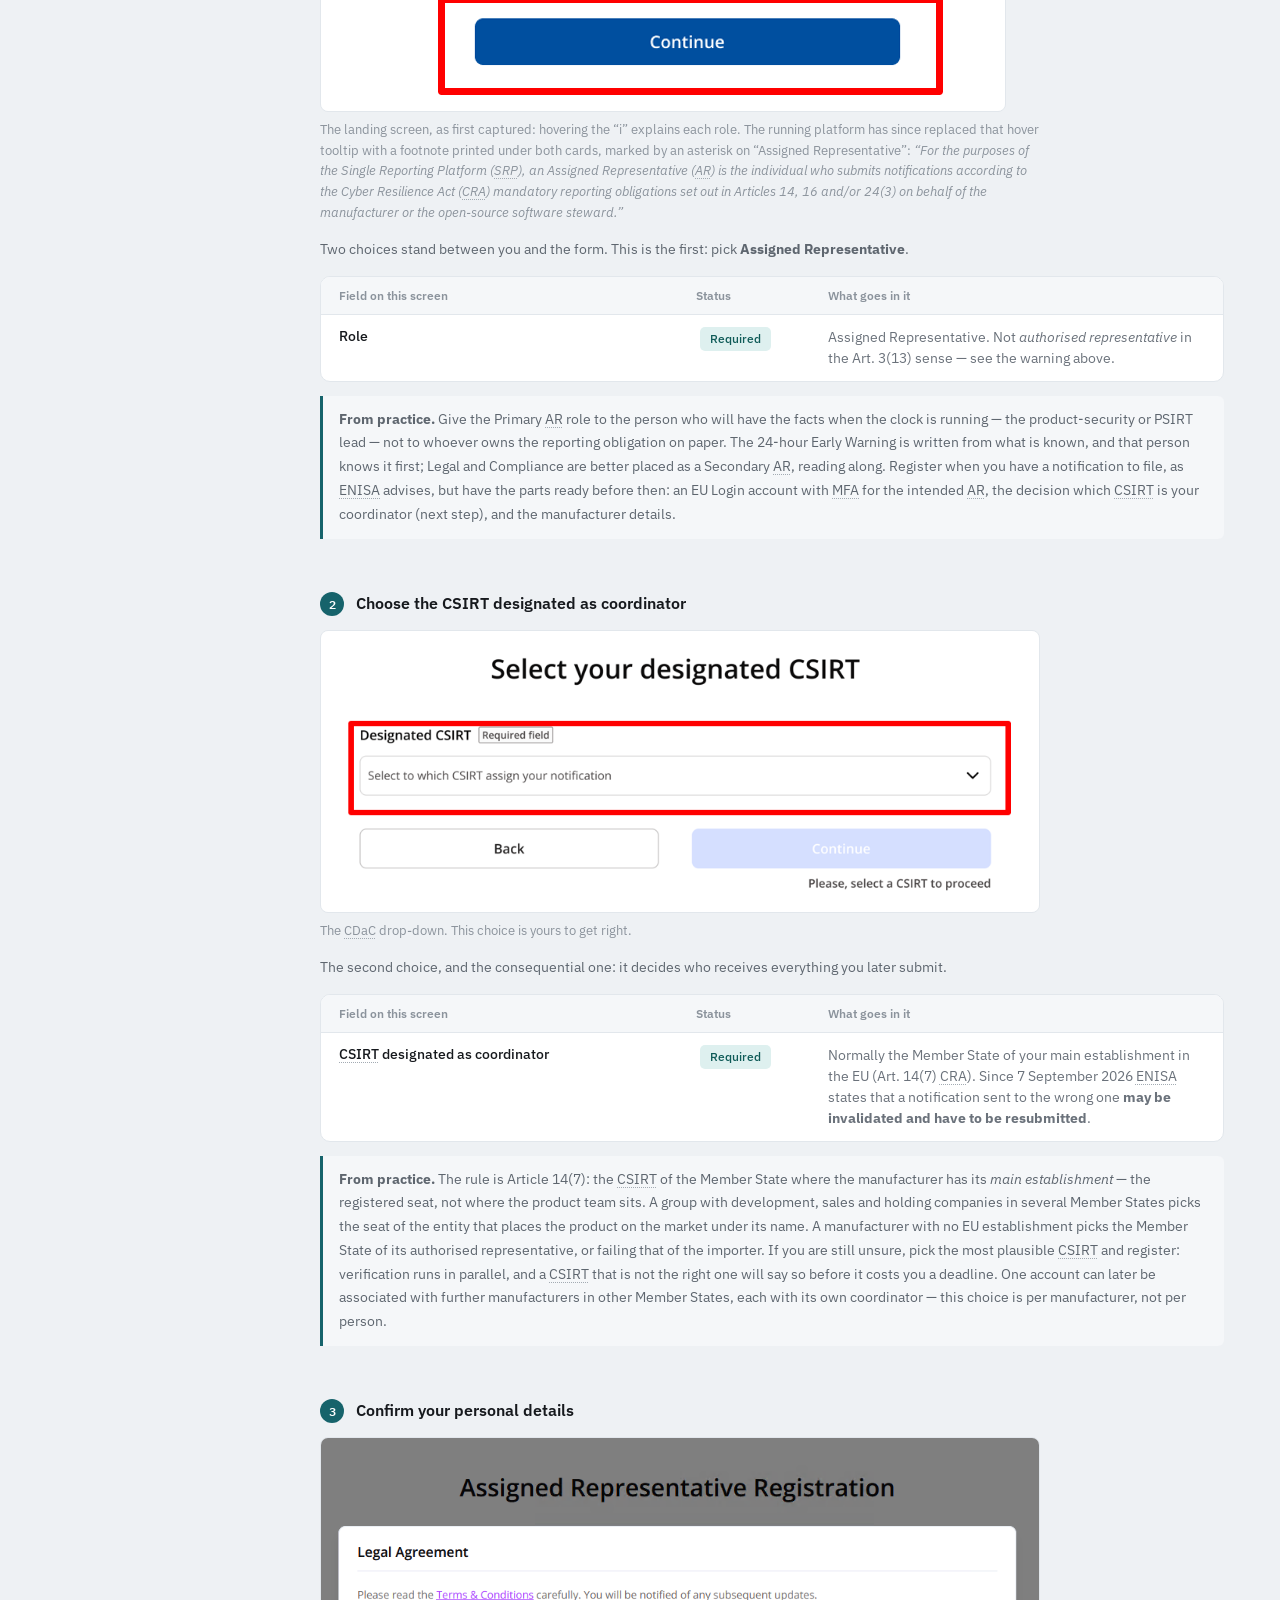
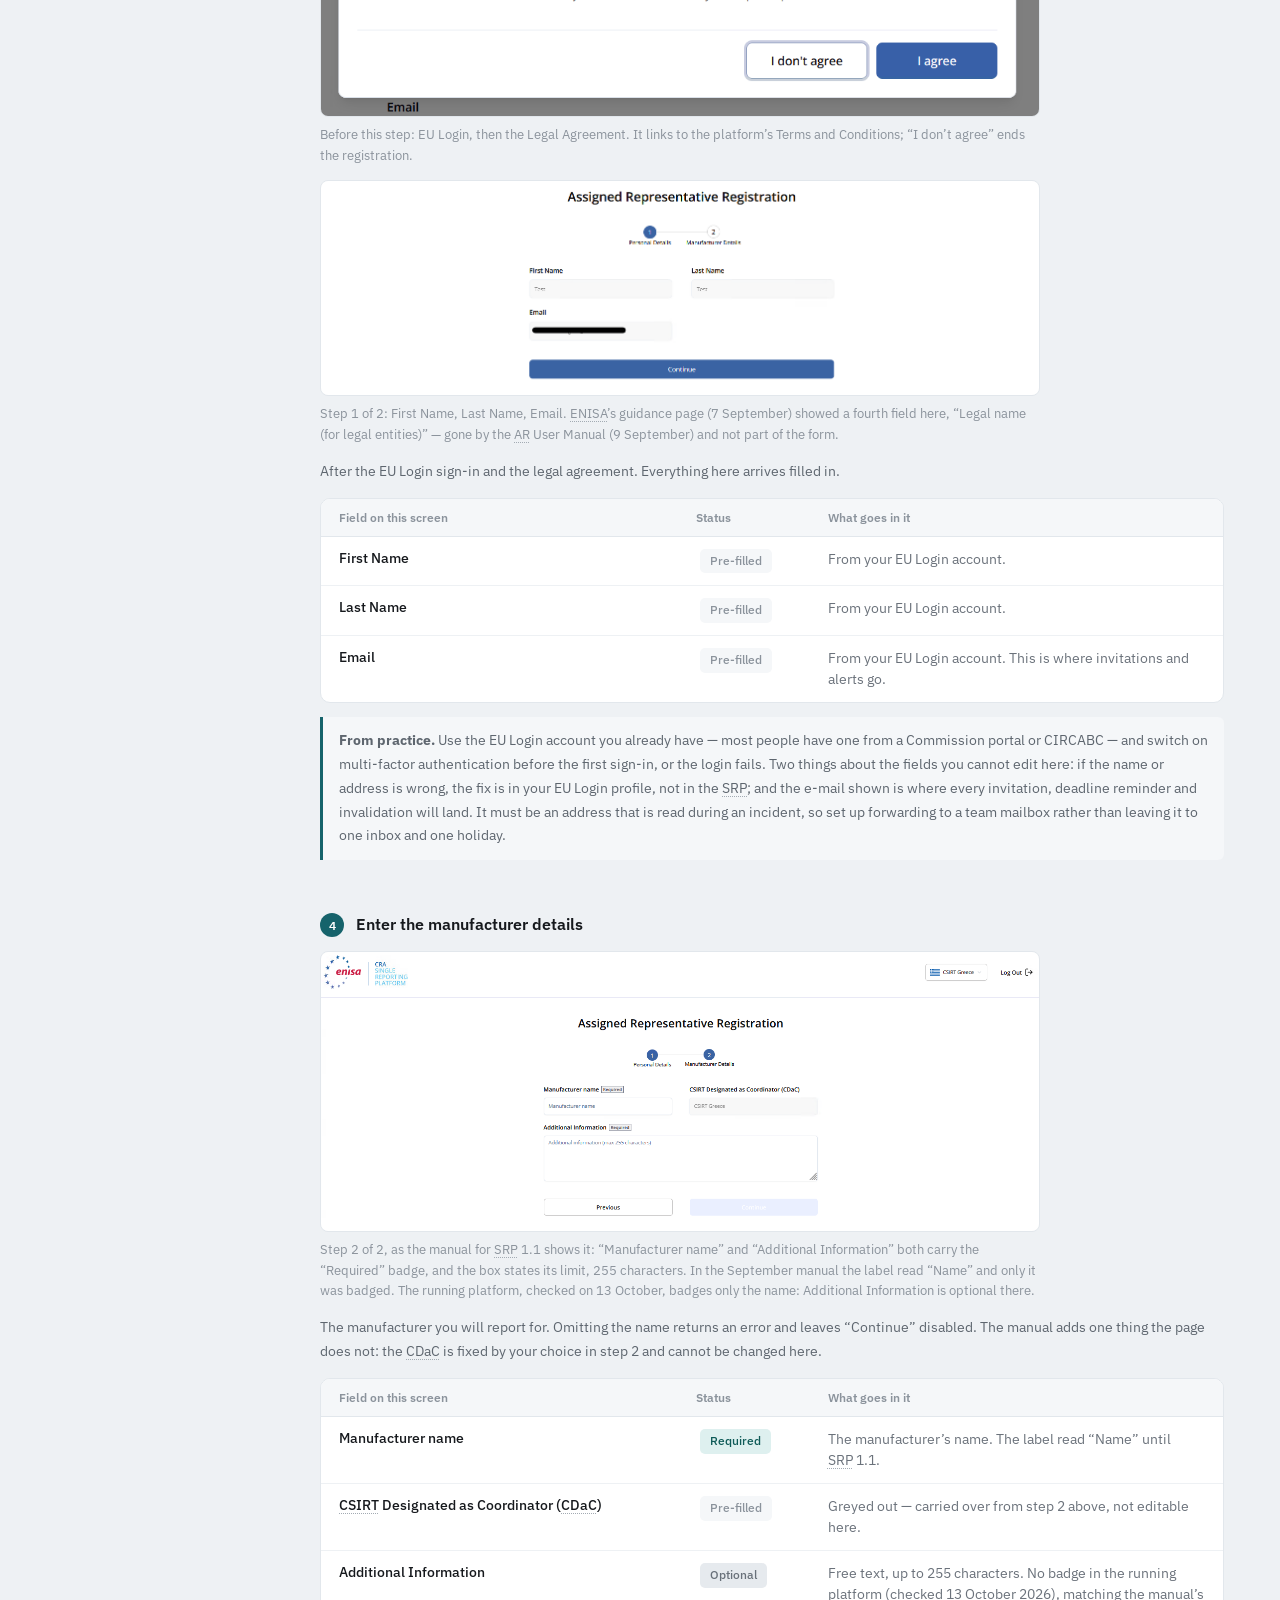
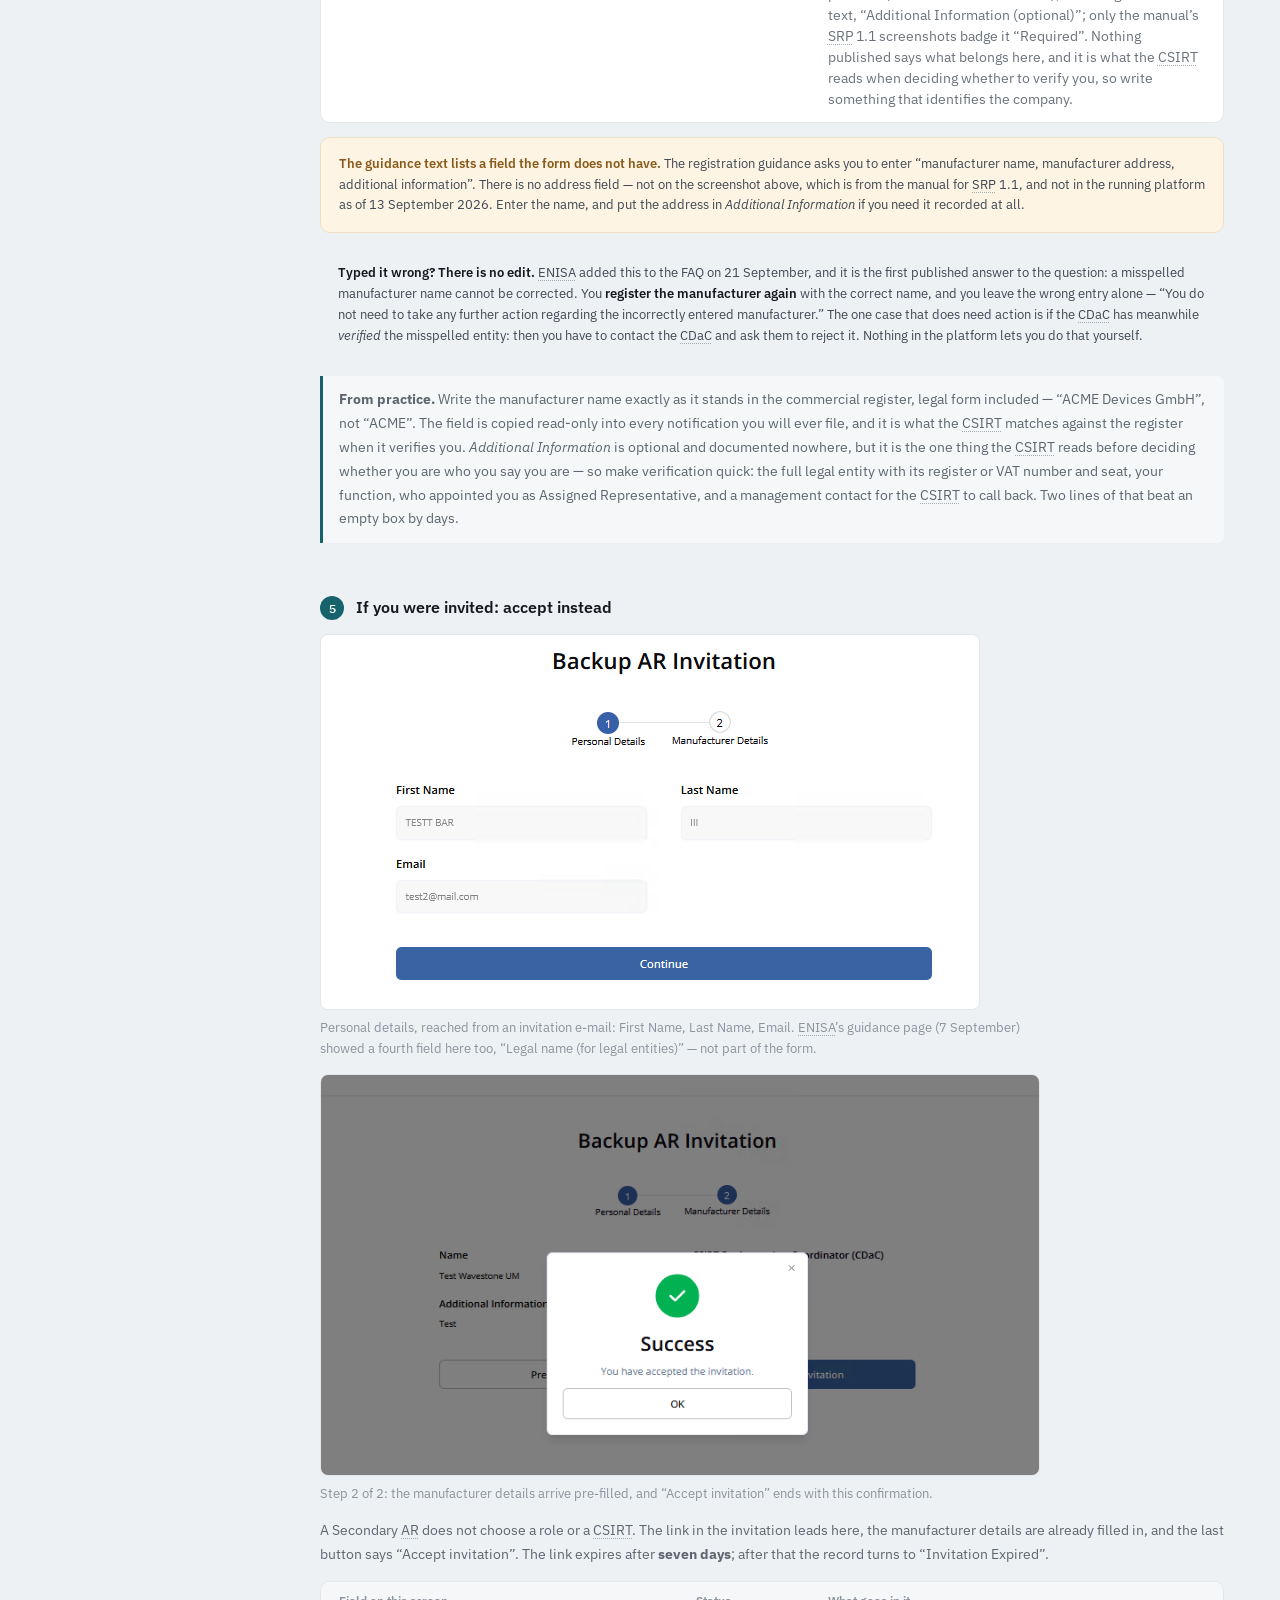
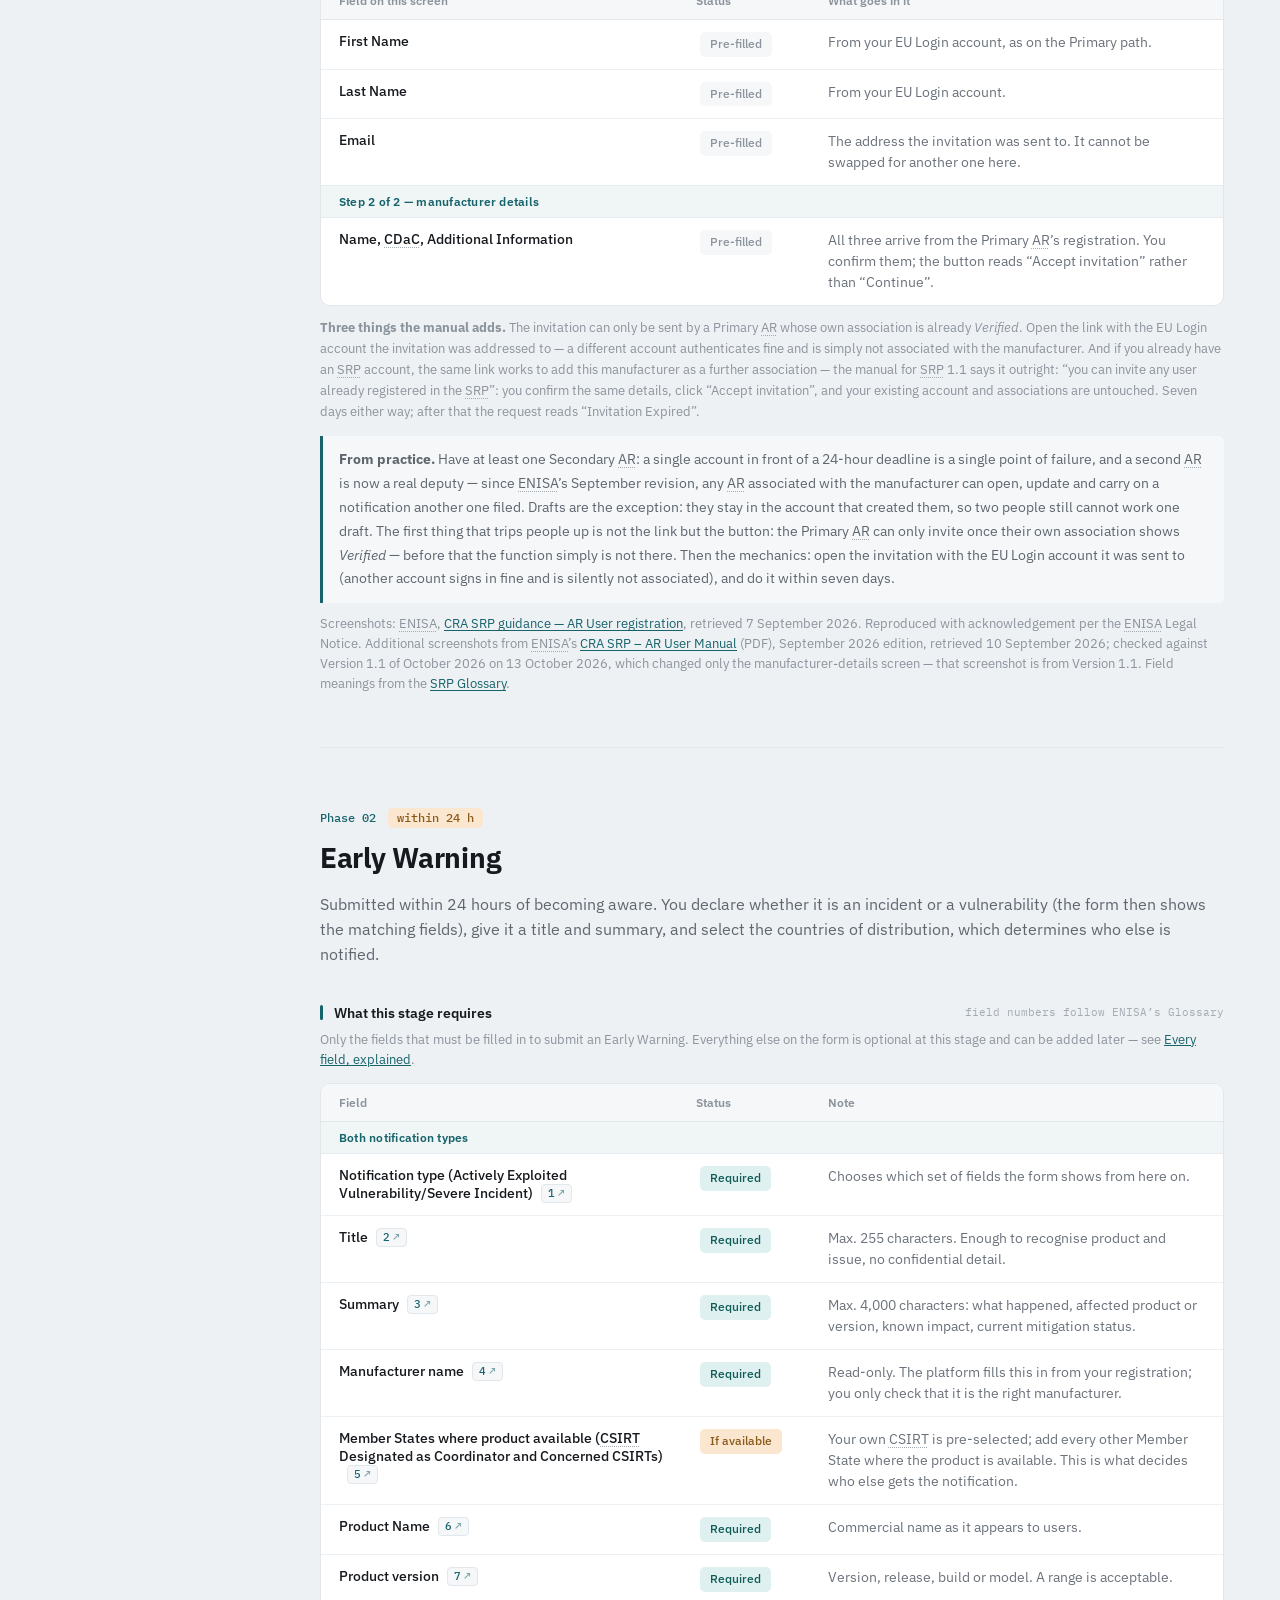
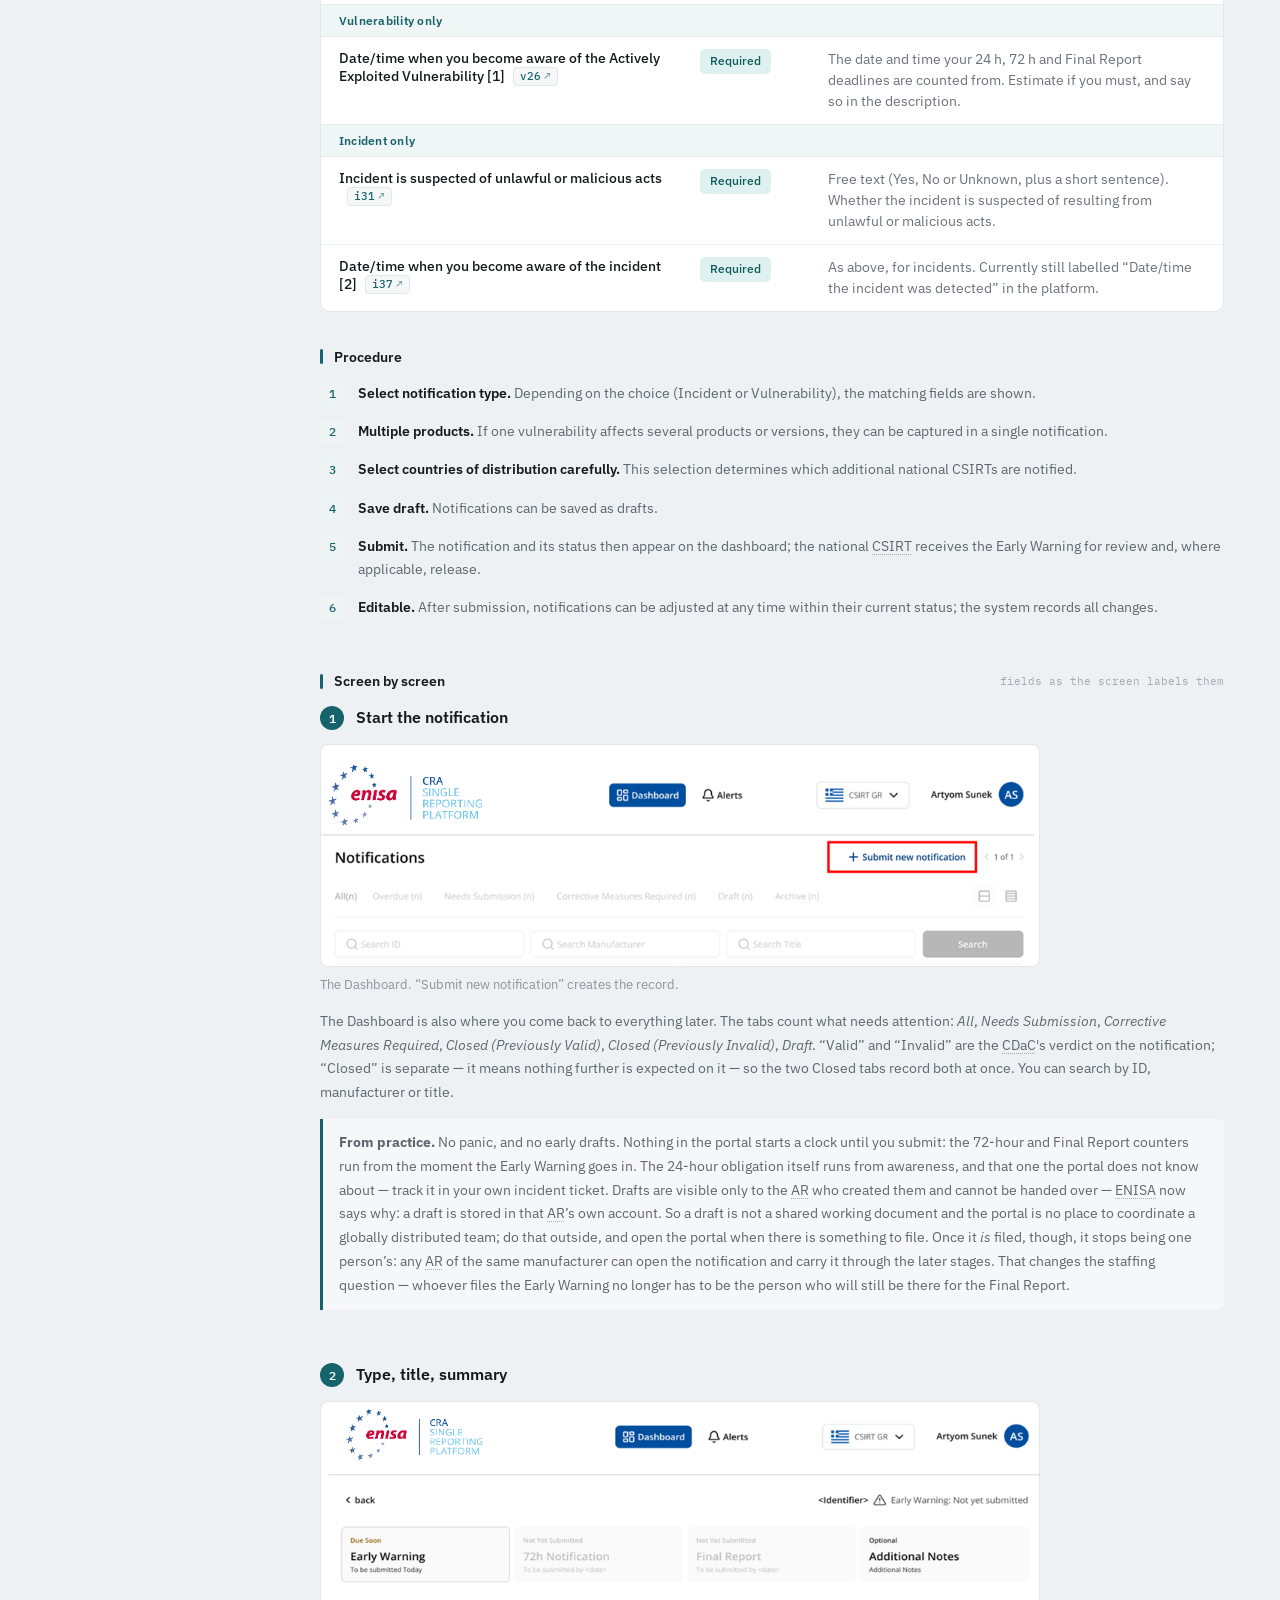
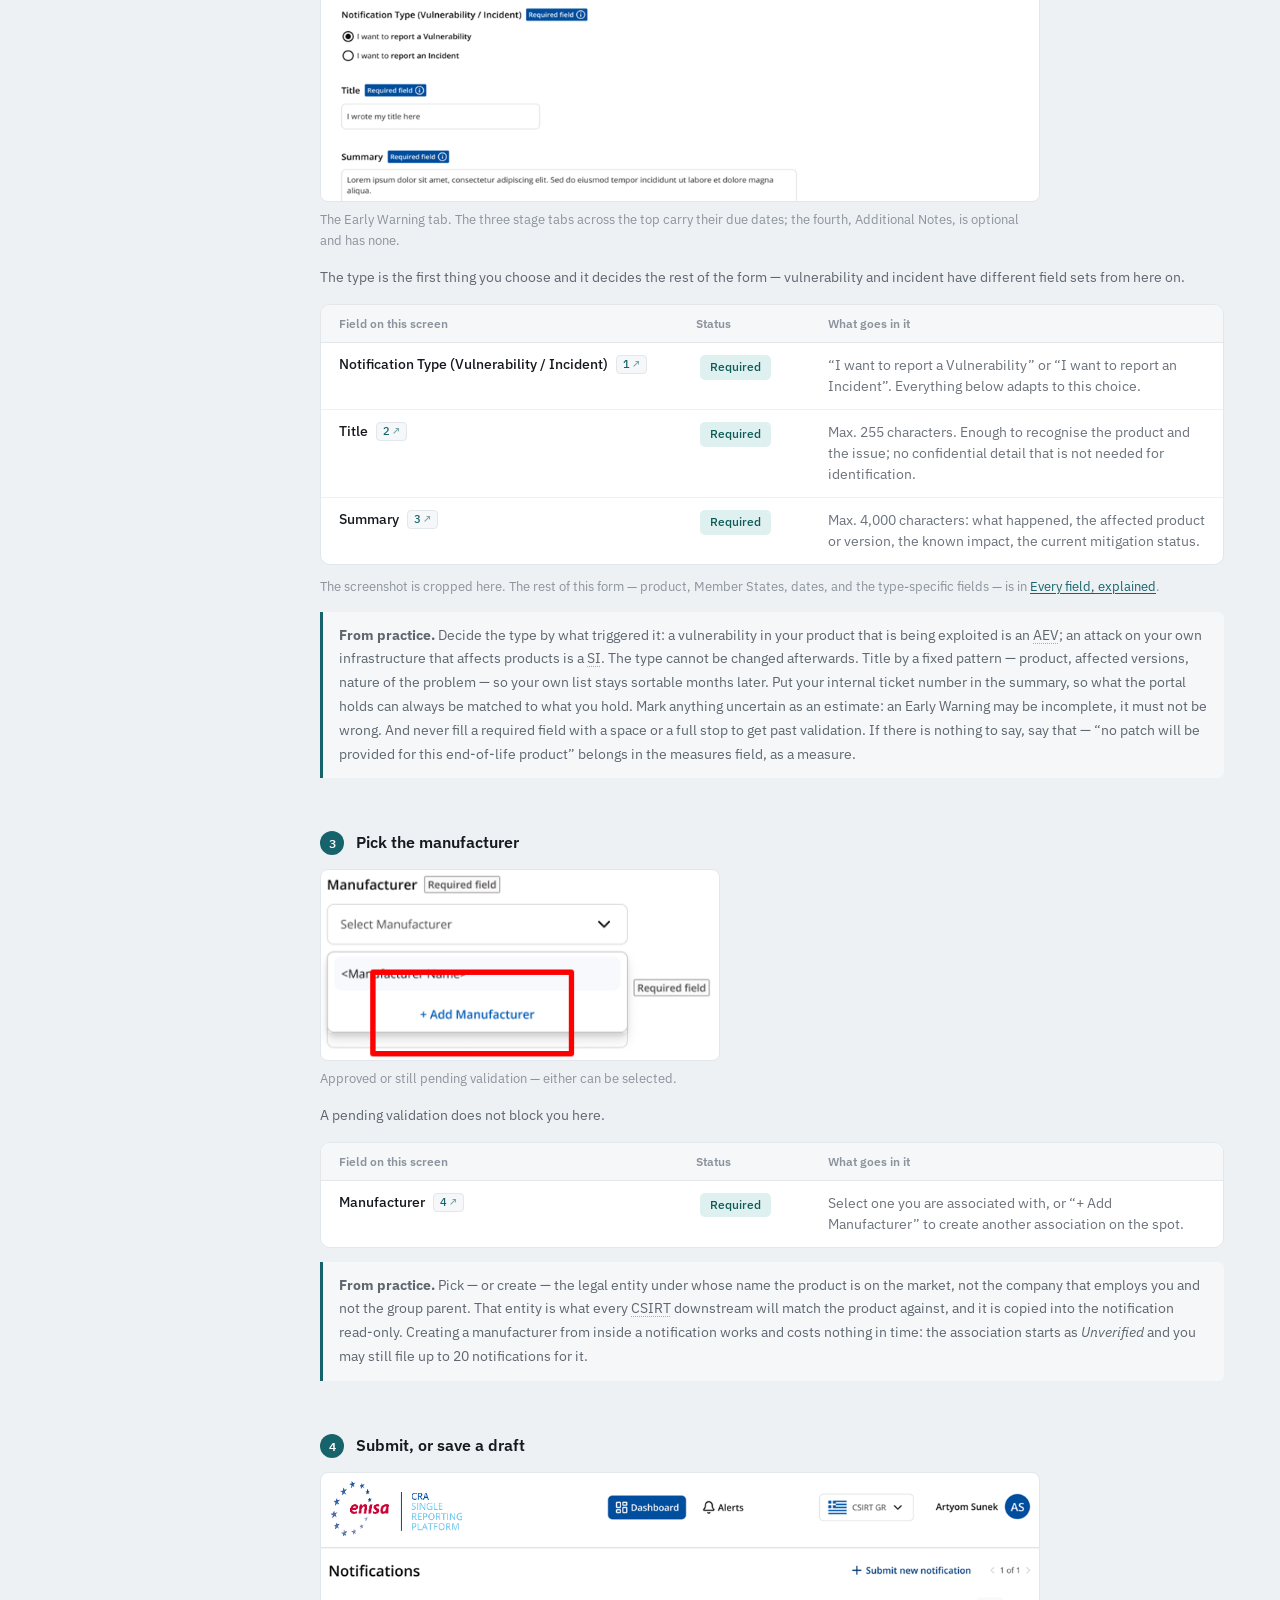
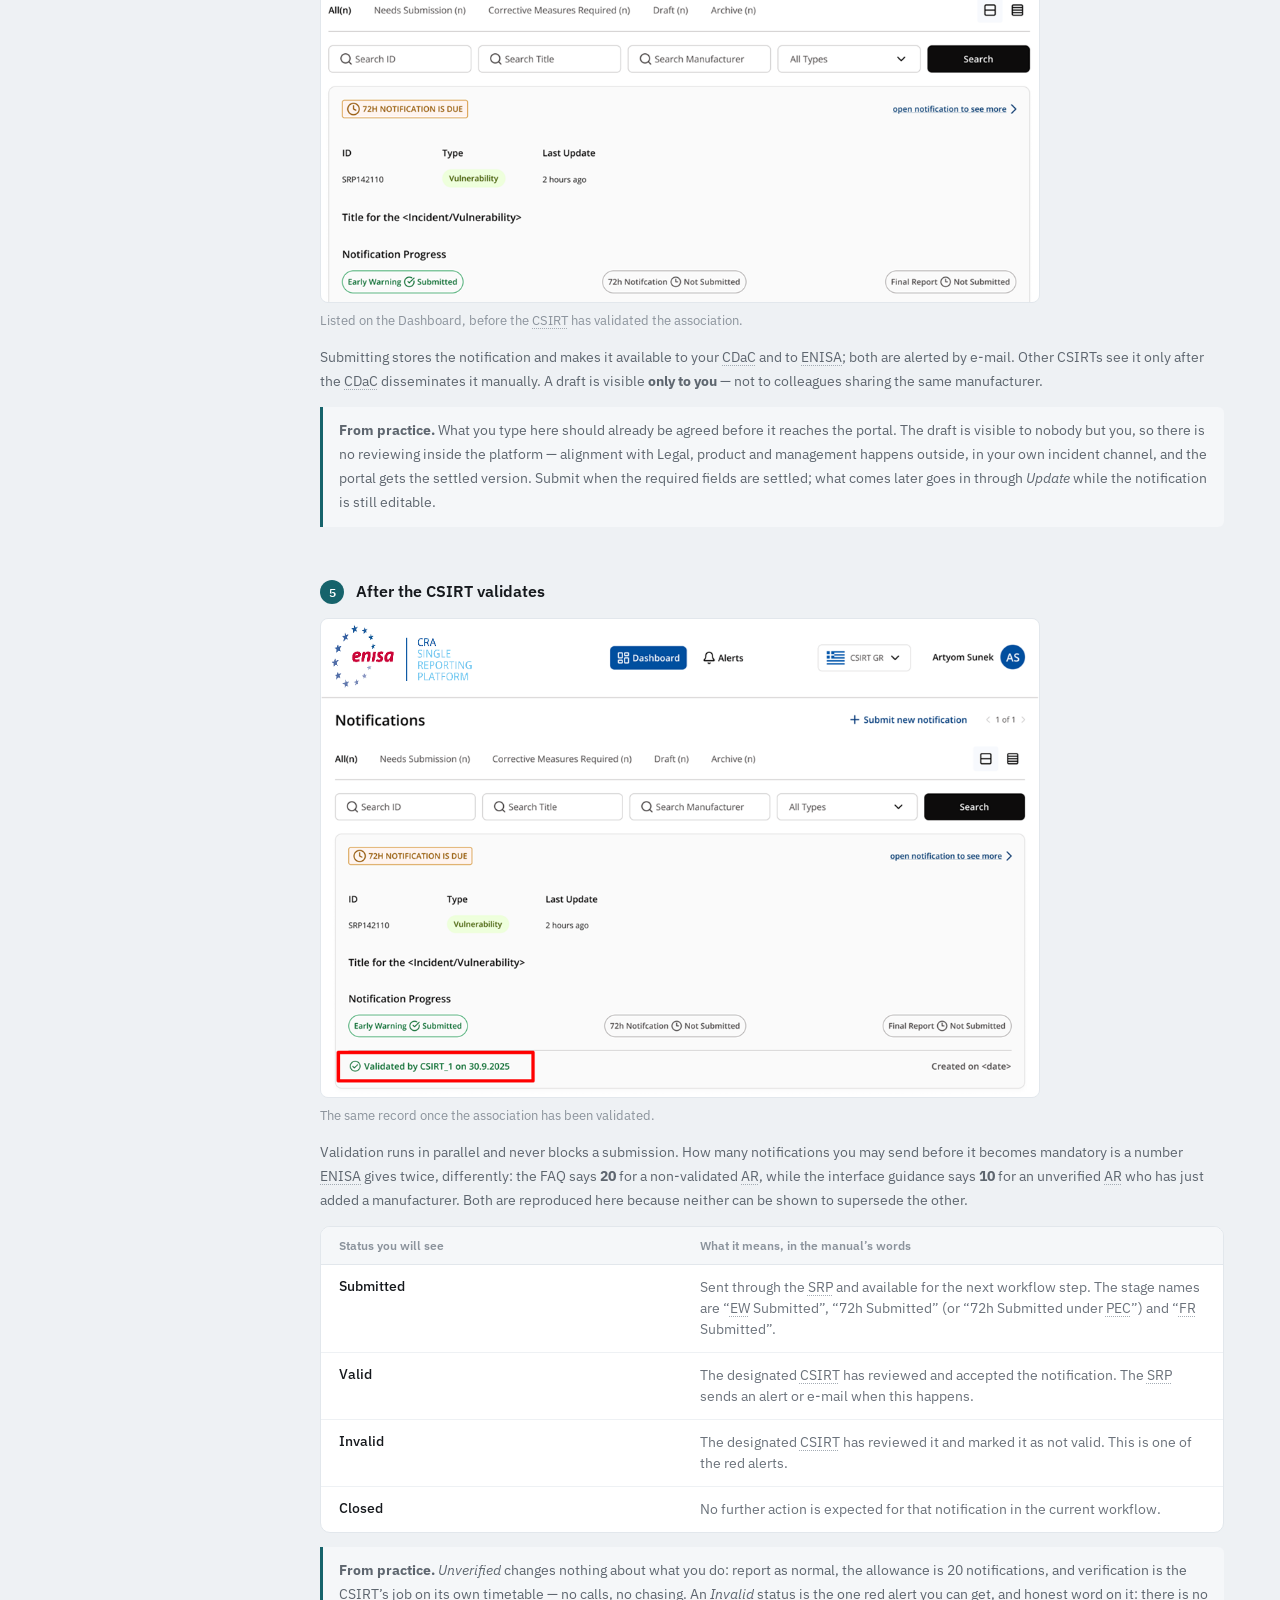
==== commit 6e7c275b: "Guide: apply Glossary 1.6 stages and names (judgment items of #295) - Field cards: stages and names " ====
--- a/index.html
+++ b/index.html
@@ -285,11 +285,11 @@
             <thead><tr><th>Field</th><th class="c-status">Status</th><th>Note</th></tr></thead>
             <tbody>
               <tr class="group"><td colspan="3">Both notification types</td></tr>
-              <tr><td class="c-field">Notification type (Vulnerability/Incident)<a class="fieldref" href="#f-1" title="Open field 1 in the reference">1</a></td><td class="c-status"><span class="chip mandatory">Required</span></td><td class="c-note">Chooses which set of fields the form shows from here on.</td></tr>
+              <tr><td class="c-field">Notification type (Actively Exploited Vulnerability/Severe Incident)<a class="fieldref" href="#f-1" title="Open field 1 in the reference">1</a></td><td class="c-status"><span class="chip mandatory">Required</span></td><td class="c-note">Chooses which set of fields the form shows from here on.</td></tr>
               <tr><td class="c-field">Title<a class="fieldref" href="#f-2" title="Open field 2 in the reference">2</a></td><td class="c-status"><span class="chip mandatory">Required</span></td><td class="c-note">Max. 255 characters. Enough to recognise product and issue, no confidential detail.</td></tr>
               <tr><td class="c-field">Summary<a class="fieldref" href="#f-3" title="Open field 3 in the reference">3</a></td><td class="c-status"><span class="chip mandatory">Required</span></td><td class="c-note">Max. 4,000 characters: what happened, affected product or version, known impact, current mitigation status.</td></tr>
               <tr><td class="c-field">Manufacturer name<a class="fieldref" href="#f-4" title="Open field 4 in the reference">4</a></td><td class="c-status"><span class="chip mandatory">Required</span></td><td class="c-note">Read-only. The platform fills this in from your registration; you only check that it is the right manufacturer.</td></tr>
-              <tr><td class="c-field">Member States where product available (Concerned CSIRT)<a class="fieldref" href="#f-5" title="Open field 5 in the reference">5</a></td><td class="c-status"><span class="chip conditional">If available</span></td><td class="c-note">Your own CSIRT is pre-selected; add every other Member State where the product is available. This is what decides who else gets the notification.</td></tr>
+              <tr><td class="c-field">Member States where product available (CSIRT Designated as Coordinator and Concerned CSIRTs)<a class="fieldref" href="#f-5" title="Open field 5 in the reference">5</a></td><td class="c-status"><span class="chip conditional">If available</span></td><td class="c-note">Your own CSIRT is pre-selected; add every other Member State where the product is available. This is what decides who else gets the notification.</td></tr>
               <tr><td class="c-field">Product Name<a class="fieldref" href="#f-6" title="Open field 6 in the reference">6</a></td><td class="c-status"><span class="chip mandatory">Required</span></td><td class="c-note">Commercial name as it appears to users.</td></tr>
               <tr><td class="c-field">Product version<a class="fieldref" href="#f-7" title="Open field 7 in the reference">7</a></td><td class="c-status"><span class="chip mandatory">Required</span></td><td class="c-note">Version, release, build or model. A range is acceptable.</td></tr>
               <tr class="group"><td colspan="3">Vulnerability only</td></tr>
@@ -397,7 +397,7 @@
         <p class="intro">Added to the same notification, with the general nature of the vulnerability or incident, an initial assessment and the corrective measures taken so far. Here you can also state reasons against onward dissemination.</p>
 
         <div class="seclabel"><span class="seclabel-bar"></span><span class="seclabel-text">What this stage adds</span><span class="seclabel-hint">field numbers follow ENISA&rsquo;s Glossary</span></div>
-        <p class="fieldgroup-sub">Fields that become mandatory now. Everything from the Early Warning is already there, carried over and editable &mdash; see <a href="#fields">Every field, explained</a>.</p>
+        <p class="fieldgroup-sub">Fields that become mandatory now. What you gave in the Early Warning stays in the notification. Glossary&nbsp;1.6 (21&nbsp;October&nbsp;2026) marks most of those fields &ldquo;N/A&rdquo; at this stage, where&nbsp;1.5 said &ldquo;by default copied from previous step, or updated&rdquo;; whether the platform still lets you correct them here has not been checked since SRP&nbsp;1.2.1 &mdash; see <a href="#fields">Every field, explained</a>.</p>
         <div class="table-wrap">
           <table class="data">
             <colgroup><col class="col-field"><col class="col-status"><col></colgroup>
@@ -409,7 +409,7 @@
               <tr><td class="c-field">Corrective or mitigating measures users can take<a class="fieldref" href="#f-17" title="Open field 17 in the reference">17</a></td><td class="c-status"><span class="chip mandatory">Required</span></td><td class="c-note">What users should do themselves: update, workaround, configuration change, with the version that fixes it.</td></tr>
               <tr class="group"><td colspan="3">Vulnerability only</td></tr>
               <tr><td class="c-field">General information<a class="fieldref" href="#f-v21" title="Open field v21 in the reference">v21</a></td><td class="c-status"><span class="chip mandatory">Required</span></td><td class="c-note">General information about the vulnerability and its exploitation.</td></tr>
-              <tr><td class="c-field">Date and time when the Actively Exploited Vulnerability occurred (UTC time)<a class="fieldref" href="#f-v26a" title="Open field v26a in the reference">v26a</a></td><td class="c-status"><span class="chip mandatory">Required</span></td><td class="c-note">New since 26&nbsp;September&nbsp;2026: mandatory at this stage, optional at the Early Warning. Known or estimated &mdash; if the exact time is unknown, give the best supported estimate and say in the vulnerability description that it is one.</td></tr>
+              <tr><td class="c-field">Date and time when the Actively Exploited Vulnerability occurred (UTC time)<a class="fieldref" href="#f-v26a" title="Open field v26a in the reference">v26a</a></td><td class="c-status"><span class="chip carried">Carried over</span></td><td class="c-note">No longer mandatory here: Glossary&nbsp;1.6 (21&nbsp;October&nbsp;2026) says &ldquo;by default copied from previous step&rdquo;, so it is optional at the Early Warning and simply carried over; from 26&nbsp;September to 20&nbsp;October it was required at this stage. Fill it in at the Early Warning if you know it. Known or estimated &mdash; if the exact time is unknown, give the best supported estimate and say in the vulnerability description that it is one.</td></tr>
               <tr><td class="c-field">Particularly Exceptional Circumstances (PEC)<a class="fieldref" href="#f-v28" title="Open field v28 in the reference">v28</a></td><td class="c-status"><span class="chip optional">Optional</span></td><td class="c-note">Only selectable at this stage — see the PEC note below.</td></tr>
               <tr class="group"><td colspan="3">Incident only</td></tr>
               <tr><td class="c-field">General information about nature of incident<a class="fieldref" href="#f-i32" title="Open field i32 in the reference">i32</a></td><td class="c-status"><span class="chip mandatory">Required</span></td><td class="c-note">General information on the nature of the incident.</td></tr>
@@ -442,7 +442,7 @@
             <div class="wstep-head"><span class="wstep-num">2</span><h3>The fields that become mandatory now</h3></div>
             <figure><img class="shot" src="img/enisa/man-n72-form-top.png" alt="The 72h Notification tab of a severe-incident notification: General information about the nature of the incident and Initial assessment of the incident marked Required, Considered sensitivity of information below"><figcaption>The 72h tab, top, for a severe incident &mdash; from the manual, the first published capture of this form. The stage header shows the due date: &ldquo;To be submitted by &hellip;&rdquo;.</figcaption></figure>
             <figure><img class="shot" src="img/enisa/man-n72-form-lower.png" alt="Lower part of the 72h tab: Attack vector, Detailed description of the Severity and of the Impact, Type of threat or root cause, Save draft and Submit 72h Notification"><figcaption>The same tab further down. The Final Report&rsquo;s description fields are already here, optional; &ldquo;Save draft&rdquo; and &ldquo;Submit 72h Notification&rdquo; close the form.</figcaption></figure>
-            <p class="wstep-lede">Everything from the Early Warning is carried over and can be corrected. These are the ones that stop being optional.</p>
+            <p class="wstep-lede">These are the ones that stop being optional. The screenshots predate SRP&nbsp;1.2.1: Glossary&nbsp;1.6 lists most Early Warning fields as &ldquo;N/A&rdquo; at this stage rather than carried over, so do not count on correcting them here.</p>
             <div class="table-wrap">
               <table class="data"><colgroup><col class="col-field"><col class="col-status"><col></colgroup>
               <thead><tr><th>Field on this screen</th><th class="c-status">Status</th><th>What goes in it</th></tr></thead>
@@ -451,7 +451,7 @@
               <tr><td class="c-field">Corrective or mitigating measures taken<a class="fieldref" href="#f-16" title="Open field 16 in the reference">16</a></td><td class="c-status"><span class="chip mandatory">Required</span></td><td class="c-note">What you have already done &mdash; containment, configuration changes, withdrawal, credential rotation, monitoring. Max. 2,000 characters.</td></tr>
               <tr><td class="c-field">Corrective or mitigating measures that user can take<a class="fieldref" href="#f-17" title="Open field 17 in the reference">17</a></td><td class="c-status"><span class="chip mandatory">Required</span></td><td class="c-note">What users should do themselves, with the version that fixes it.</td></tr>
               <tr><td class="c-field">General information<a class="fieldref" href="#f-v21" title="Open field v21 in the reference">v21</a></td><td class="c-status"><span class="chip mandatory">Required</span></td><td class="c-note">Vulnerability only: the vulnerability and its exploitation.</td></tr>
-              <tr><td class="c-field">Date and time when the Actively Exploited Vulnerability occurred (UTC time)<a class="fieldref" href="#f-v26a" title="Open field v26a in the reference">v26a</a></td><td class="c-status"><span class="chip mandatory">Required</span></td><td class="c-note">Vulnerability only, and new since 26&nbsp;September&nbsp;2026. When the vulnerability occurred &mdash; not when you became aware of it, which is a different field. An estimate is fine if marked as one.</td></tr>
+              <tr><td class="c-field">Date and time when the Actively Exploited Vulnerability occurred (UTC time)<a class="fieldref" href="#f-v26a" title="Open field v26a in the reference">v26a</a></td><td class="c-status"><span class="chip carried">Carried over</span></td><td class="c-note">Vulnerability only. Required here from 26&nbsp;September until Glossary&nbsp;1.6 (21&nbsp;October&nbsp;2026), which carries it over from the Early Warning instead. When the vulnerability occurred &mdash; not when you became aware of it, which is a different field. An estimate is fine if marked as one.</td></tr>
               <tr><td class="c-field">General information about nature of incident<a class="fieldref" href="#f-i32" title="Open field i32 in the reference">i32</a></td><td class="c-status"><span class="chip mandatory">Required</span></td><td class="c-note">Incident only.</td></tr>
               <tr><td class="c-field">Initial assessment of the incident<a class="fieldref" href="#f-i39" title="Open field i39 in the reference">i39</a></td><td class="c-status"><span class="chip mandatory">Required</span></td><td class="c-note">Incident only: severity, scope, affected functions or data. Separate what is confirmed from what is still under investigation.</td></tr>
               </tbody></table>
@@ -481,8 +481,8 @@
               <table class="data"><colgroup><col class="col-field"><col class="col-status"><col></colgroup>
               <thead><tr><th>Field on this screen</th><th class="c-status">Status</th><th>What goes in it</th></tr></thead>
               <tbody>
-              <tr><td class="c-field">PEC Delay Reason<a class="fieldref" href="#f-v29" title="Open field v29 in the reference">v29</a></td><td class="c-status"><span class="chip optional">Optional</span></td><td class="c-note">Three checkboxes, one per legal ground: exploitation confined to the CDaC&rsquo;s own Member State; dissemination contrary to that Member State&rsquo;s essential interests; imminent high cybersecurity risk from dissemination.</td></tr>
-              <tr><td class="c-field">Please provide further information<a class="fieldref" href="#f-v30" title="Open field v30 in the reference">v30</a></td><td class="c-status"><span class="chip optional">Optional</span></td><td class="c-note">Justification for the CDaC. The screen and, since 10&nbsp;September, the glossary state the limit: <strong>max. 800 characters</strong>.</td></tr>
+              <tr><td class="c-field">PEC Delay Reason<a class="fieldref" href="#f-v29" title="Open field v29 in the reference">v29</a></td><td class="c-status"><span class="chip conditional">Optional if PEC</span></td><td class="c-note">Three checkboxes, one per legal ground: exploitation confined to the CDaC&rsquo;s own Member State; dissemination contrary to that Member State&rsquo;s essential interests; imminent high cybersecurity risk from dissemination.</td></tr>
+              <tr><td class="c-field">Please provide further information<a class="fieldref" href="#f-v30" title="Open field v30 in the reference">v30</a></td><td class="c-status"><span class="chip conditional">Optional if PEC</span></td><td class="c-note">Justification for the CDaC. The screen and, since 10&nbsp;September, the glossary state the limit: <strong>max. 800 characters</strong>.</td></tr>
               </tbody></table>
             </div>
             <div class="callout neutral"><p><strong>One name since SRP&nbsp;1.1.</strong> Until 12&nbsp;October ENISA wrote &ldquo;Particular&rdquo; in the glossary, the guidance and on screen, and &ldquo;particularly&rdquo; in the FAQ. With the upgrade every source says <strong>&ldquo;Particularly Exceptional Circumstances&rdquo;</strong>. The screenshots above are still the guidance page&rsquo;s of 8&nbsp;September, with the old label and &ldquo;essential <strong>intrests</strong>&rdquo; in the second checkbox. The manual for SRP&nbsp;1.1 shows the screen as it is now: a heading &ldquo;Reason for non dissemination&rdquo; above the toggle, &ldquo;Particularly Exceptional Circumstances(PEC)&rdquo; &mdash; still without a space &mdash; and &ldquo;essential interests&rdquo; spelled correctly.</p></div>
@@ -516,8 +516,8 @@
               <tr><td class="c-field">Corrective or mitigating measures users can take<a class="fieldref" href="#f-17" title="Open field 17 in the reference">17</a></td><td class="c-status"><span class="chip mandatory">Required</span></td><td class="c-note">Same field, updated.</td></tr>
               <tr class="group"><td colspan="3">Vulnerability only</td></tr>
               <tr><td class="c-field">Date when corrective or mitigating measure has been available<a class="fieldref" href="#f-v22" title="Open field v22 in the reference">v22</a></td><td class="c-status"><span class="chip mandatory">Required</span></td><td class="c-note">The date a corrective or mitigating measure became available — this is what the 14-day deadline runs from.</td></tr>
-              <tr><td class="c-field">Full description of the severity of the vulnerability<a class="fieldref" href="#f-v24" title="Open field v24 in the reference">v24</a></td><td class="c-status"><span class="chip mandatory">Required</span></td><td class="c-note">Max. 4,000 characters. ENISA calls the incident equivalent “Detailed description of the Severity”.</td></tr>
-              <tr><td class="c-field">Full description of the impact of the vulnerability<a class="fieldref" href="#f-v25" title="Open field v25 in the reference">v25</a></td><td class="c-status"><span class="chip mandatory">Required</span></td><td class="c-note">Separate field from the severity description above.</td></tr>
+              <tr><td class="c-field">Description of the severity of the vulnerability<a class="fieldref" href="#f-v24" title="Open field v24 in the reference">v24</a></td><td class="c-status"><span class="chip mandatory">Required</span></td><td class="c-note">Max. 4,000 characters. ENISA calls the incident equivalent “Detailed description of the Severity”.</td></tr>
+              <tr><td class="c-field">Description of the impact of the vulnerability<a class="fieldref" href="#f-v25" title="Open field v25 in the reference">v25</a></td><td class="c-status"><span class="chip mandatory">Required</span></td><td class="c-note">Separate field from the severity description above.</td></tr>
               <tr><td class="c-field">Malicious actor that has exploited/is exploiting the vulnerability<a class="fieldref" href="#f-v27" title="Open field v27 in the reference">v27</a></td><td class="c-status"><span class="chip conditional">If available</span></td><td class="c-note">Mandatory if you know it; do not speculate about attribution.</td></tr>
               <tr class="group"><td colspan="3">Incident only</td></tr>
               <tr><td class="c-field">Applied or ongoing mitigation measures<a class="fieldref" href="#f-i33" title="Open field i33 in the reference">i33</a></td><td class="c-status"><span class="chip mandatory">Required</span></td><td class="c-note">Measures applied and still running. The FAQ writes “applied and ongoing”, the glossary “applied or ongoing”.</td></tr>
@@ -553,8 +553,8 @@
               <thead><tr><th>Field on this screen</th><th class="c-status">Status</th><th>What goes in it</th></tr></thead>
               <tbody>
               <tr><td class="c-field">Date when corrective or mitigating measure has been available<a class="fieldref" href="#f-v22" title="Open field v22 in the reference">v22</a></td><td class="c-status"><span class="chip mandatory">Required</span></td><td class="c-note">Vulnerability only &mdash; and the date the 14-day deadline runs from.</td></tr>
-              <tr><td class="c-field">Full description of the severity of the vulnerability<a class="fieldref" href="#f-v24" title="Open field v24 in the reference">v24</a></td><td class="c-status"><span class="chip mandatory">Required</span></td><td class="c-note">Max. 4,000 characters. ENISA calls the incident equivalent &ldquo;Detailed description of the Severity&rdquo;.</td></tr>
-              <tr><td class="c-field">Full description of the impact of the vulnerability<a class="fieldref" href="#f-v25" title="Open field v25 in the reference">v25</a></td><td class="c-status"><span class="chip mandatory">Required</span></td><td class="c-note">A separate field from the severity description.</td></tr>
+              <tr><td class="c-field">Description of the severity of the vulnerability<a class="fieldref" href="#f-v24" title="Open field v24 in the reference">v24</a></td><td class="c-status"><span class="chip mandatory">Required</span></td><td class="c-note">Max. 4,000 characters. ENISA calls the incident equivalent &ldquo;Detailed description of the Severity&rdquo;.</td></tr>
+              <tr><td class="c-field">Description of the impact of the vulnerability<a class="fieldref" href="#f-v25" title="Open field v25 in the reference">v25</a></td><td class="c-status"><span class="chip mandatory">Required</span></td><td class="c-note">A separate field from the severity description.</td></tr>
               <tr><td class="c-field">Malicious actor that has exploited / is exploiting the vulnerability<a class="fieldref" href="#f-v27" title="Open field v27 in the reference">v27</a></td><td class="c-status"><span class="chip conditional">If available</span></td><td class="c-note">Mandatory if known. Do not speculate about attribution.</td></tr>
               <tr><td class="c-field">Applied and ongoing mitigation measures<a class="fieldref" href="#f-i33" title="Open field i33 in the reference">i33</a></td><td class="c-status"><span class="chip mandatory">Required</span></td><td class="c-note">Incident only. The FAQ writes &ldquo;applied <em>and</em> ongoing&rdquo;, the glossary &ldquo;applied <em>or</em> ongoing&rdquo;.</td></tr>
               <tr><td class="c-field">Detailed description of the Severity of the incident<a class="fieldref" href="#f-i34" title="Open field i34 in the reference">i34</a></td><td class="c-status"><span class="chip mandatory">Required</span></td><td class="c-note">Incident only. Max. 4,000 characters.</td></tr>
@@ -672,19 +672,20 @@
       <section id="fields" class="phase divider">
         <div class="phase-eyebrow">Reference &middot; the reporting template</div>
         <h2>Every field, explained</h2>
-        <p class="intro">The phase tables above show what each stage <em>requires</em>. This is the whole form: all <span data-sync="glossary-count">42</span> fields ENISA itemises, with what each one means, how ENISA says to complete it, its worked example and its expected format. Read it as cards, one field at a time, or switch to the full table below. The source is ENISA&rsquo;s <a href="https://www.enisa.europa.eu/topics/product-security/single-reporting-platform-srp/cra-srp-glossary2" target="_blank" rel="noopener">CRA SRP Glossary</a>, as it stood on <span data-sync="glossary-asof">16&nbsp;October&nbsp;2026</span>; the meanings, instructions and examples are quoted from it. <strong>The character limits come from the running platform, not from ENISA&rsquo;s documentation</strong> &mdash; they appear in the form&rsquo;s own placeholders and are published nowhere, so treat them as accurate as of 13&nbsp;September&nbsp;2026 rather than as a specification. They matter when drafting: the field for the malicious actor holds 100&nbsp;characters.</p>
+        <p class="intro">The phase tables above show what each stage <em>requires</em>. This is the whole form: all <span data-sync="glossary-count">42</span> fields ENISA itemises, with what each one means, how ENISA says to complete it, its worked example and its expected format. Read it as cards, one field at a time, or switch to the full table below. The source is ENISA&rsquo;s <a href="https://www.enisa.europa.eu/topics/product-security/single-reporting-platform-srp/cra-srp-glossary2" target="_blank" rel="noopener">CRA SRP Glossary</a>, as it stood on <span data-sync="glossary-asof">22&nbsp;October&nbsp;2026</span>; the meanings, instructions and examples are quoted from it. <strong>The character limits come from the running platform, not from ENISA&rsquo;s documentation</strong> &mdash; they appear in the form&rsquo;s own placeholders and are published nowhere, so treat them as accurate as of 13&nbsp;September&nbsp;2026 rather than as a specification. They matter when drafting: the field for the malicious actor holds 100&nbsp;characters.</p>
 
         <div class="callout">
           <p><strong class="lead-in">Two numbering systems, one of them no longer on ENISA&rsquo;s site.</strong> The Glossary itemises <span data-sync="glossary-count">42</span> fields today, numbered 1&ndash;18, v19&ndash;v30 and i31&ndash;i39, plus those ENISA added later without renumbering (so far v26a, 40 and 41). The FAQ&rsquo;s own field-by-field table once counted <strong>43</strong>, but ENISA removed it from the live FAQ page on 10&nbsp;September&nbsp;2026 and rewrote that answer to defer to the Glossary entirely. This guide numbered its fields after that table until then; it now uses the Glossary&rsquo;s numbers throughout, and the conversion table below maps the old ones. The 43 rows were the Glossary&rsquo;s fields as they then stood (38, under their old numbers), plus five the platform fills in by itself (notification level, three reporting timestamps, and the reporter) &mdash; which the Glossary never described, because you never type them. Fields added to the Glossary since the table was written (v23, v26a, 40 and 41) have no FAQ number at all.</p>
         </div>
 
         <div class="callout neutral">
-          <p class="lead"><strong>The four statuses.</strong> Each field carries one per stage:</p>
+          <p class="lead"><strong>The statuses.</strong> Each field carries one per stage:</p>
           <ul>
-            <li><span class="chip mandatory">Required</span> must be filled in before the notification can be submitted at that stage.</li>
+            <li><span class="chip mandatory">Required</span> must be filled in before the notification can be submitted at that stage. ENISA writes &ldquo;Required&rdquo;, and since Glossary&nbsp;1.6 &ldquo;Mandatory&rdquo; for the two awareness timestamps (v26, i37); the guide treats both the same.</li>
             <li><span class="chip conditional">If available</span> ENISA&rsquo;s &ldquo;required if such information available&rdquo;: mandatory once you have the information, and not a reason to delay.</li>
-            <li><span class="chip carried">Carried over</span> ENISA&rsquo;s &ldquo;by default copied from previous step, or updated&rdquo;. The value you gave earlier is already there and can be corrected. This is why the same field reappears in a later stage.</li>
-            <li><span class="chip optional">Optional</span> and <span class="chip na">n/a</span>, which means the field does not exist at that stage at all.</li>
+            <li><span class="chip conditional">Optional after v17</span> and <span class="chip conditional">Optional if PEC</span> are optional with a condition ENISA attaches, new in Glossary&nbsp;1.6: &ldquo;Optional (after completion of v17)&rdquo; for v22, and &ldquo;Optional upon PEC activation&rdquo; for v29 and v30. ENISA&rsquo;s &ldquo;v17&rdquo; matches no field number; field&nbsp;17, the measures users can take, is the likely reference.</li>
+            <li><span class="chip carried">Carried over</span> ENISA&rsquo;s &ldquo;by default copied from previous step, or updated&rdquo; (since&nbsp;1.6 also without &ldquo;or updated&rdquo;). The value you gave earlier is already there. This is why the same field reappears in a later stage.</li>
+            <li><span class="chip optional">Optional</span> and <span class="chip na">n/a</span>, ENISA&rsquo;s &ldquo;N/A&rdquo;: the field is not asked for at that stage. Until Glossary&nbsp;1.5 that meant it did not exist there yet; since&nbsp;1.6 (21&nbsp;October&nbsp;2026) ENISA also marks most fields already given in an earlier stage &ldquo;N/A&rdquo; instead of carried over.</li>
           </ul>
         </div>
 
@@ -704,7 +705,7 @@
         <p class="fieldgroup-sub">Apply to both an actively exploited vulnerability and a severe incident.</p>
         <div class="faq-wrap">
           <details class="faq field" id="f-1">
-            <summary><span class="faq-qwrap"><span class="faq-num">1</span><span>Notification type (Vulnerability/Incident)</span></span><span class="field-chips"><span class="fchip"><b>EW</b><span class="chip mandatory">Required</span></span><span class="fchip"><b>72&hairsp;h</b><span class="chip carried">Carried over</span></span><span class="fchip"><b>FR</b><span class="chip carried">Carried over</span></span></span><span class="faq-chev">+</span></summary>
+            <summary><span class="faq-qwrap"><span class="faq-num">1</span><span>Notification type (Actively Exploited Vulnerability/Severe Incident)</span></span><span class="field-chips"><span class="fchip"><b>EW</b><span class="chip mandatory">Required</span></span><span class="fchip"><b>72&hairsp;h</b><span class="chip na">n/a</span></span><span class="fchip"><b>FR</b><span class="chip na">n/a</span></span></span><span class="faq-chev">+</span></summary>
             <div class="faq-body">
               <p class="field-format"><span class="fdef-label">Format</span><span data-k="fmt">Select one: Vulnerability or Incident</span></p>
               <dl class="fdef">
@@ -717,7 +718,7 @@
             </div>
           </details>
           <details class="faq field" id="f-2">
-            <summary><span class="faq-qwrap"><span class="faq-num">2</span><span>Title</span></span><span class="field-chips"><span class="fchip"><b>EW</b><span class="chip mandatory">Required</span></span><span class="fchip"><b>72&hairsp;h</b><span class="chip carried">Carried over</span></span><span class="fchip"><b>FR</b><span class="chip carried">Carried over</span></span></span><span class="faq-chev">+</span></summary>
+            <summary><span class="faq-qwrap"><span class="faq-num">2</span><span>Title</span></span><span class="field-chips"><span class="fchip"><b>EW</b><span class="chip mandatory">Required</span></span><span class="fchip"><b>72&hairsp;h</b><span class="chip na">n/a</span></span><span class="fchip"><b>FR</b><span class="chip na">n/a</span></span></span><span class="faq-chev">+</span></summary>
             <div class="faq-body">
               <p class="field-format"><span class="fdef-label">Format</span><span data-k="fmt">Plain text; concise title &middot; max 255&nbsp;characters</span></p>
               <dl class="fdef">
@@ -730,7 +731,7 @@
             </div>
           </details>
           <details class="faq field" id="f-3">
-            <summary><span class="faq-qwrap"><span class="faq-num">3</span><span>Summary</span></span><span class="field-chips"><span class="fchip"><b>EW</b><span class="chip mandatory">Required</span></span><span class="fchip"><b>72&hairsp;h</b><span class="chip carried">Carried over</span></span><span class="fchip"><b>FR</b><span class="chip carried">Carried over</span></span></span><span class="faq-chev">+</span></summary>
+            <summary><span class="faq-qwrap"><span class="faq-num">3</span><span>Summary</span></span><span class="field-chips"><span class="fchip"><b>EW</b><span class="chip mandatory">Required</span></span><span class="fchip"><b>72&hairsp;h</b><span class="chip na">n/a</span></span><span class="fchip"><b>FR</b><span class="chip na">n/a</span></span></span><span class="faq-chev">+</span></summary>
             <div class="faq-body">
               <p class="field-format"><span class="fdef-label">Format</span><span data-k="fmt">Short paragraph &middot; max 4&thinsp;000&nbsp;characters</span></p>
               <dl class="fdef">
@@ -743,7 +744,7 @@
             </div>
           </details>
           <details class="faq field" id="f-4">
-            <summary><span class="faq-qwrap"><span class="faq-num">4</span><span>Manufacturer name</span></span><span class="field-chips"><span class="fchip"><b>EW</b><span class="chip mandatory">Required</span></span><span class="fchip"><b>72&hairsp;h</b><span class="chip carried">Carried over</span></span><span class="fchip"><b>FR</b><span class="chip carried">Carried over</span></span></span><span class="faq-chev">+</span></summary>
+            <summary><span class="faq-qwrap"><span class="faq-num">4</span><span>Manufacturer name</span></span><span class="field-chips"><span class="fchip"><b>EW</b><span class="chip mandatory">Required</span></span><span class="fchip"><b>72&hairsp;h</b><span class="chip na">n/a</span></span><span class="fchip"><b>FR</b><span class="chip na">n/a</span></span></span><span class="faq-chev">+</span></summary>
             <div class="faq-body">
               <p class="field-format"><span class="fdef-label">Format</span><span data-k="fmt">System-generated / read-only</span></p>
               <dl class="fdef">
@@ -756,7 +757,7 @@
             </div>
           </details>
           <details class="faq field" id="f-5">
-            <summary><span class="faq-qwrap"><span class="faq-num">5</span><span>Member States where product available (Concerned CSIRT)</span></span><span class="field-chips"><span class="fchip"><b>EW</b><span class="chip mandatory">Required</span></span><span class="fchip"><b>72&hairsp;h</b><span class="chip carried">Carried over</span></span><span class="fchip"><b>FR</b><span class="chip carried">Carried over</span></span></span><span class="faq-chev">+</span></summary>
+            <summary><span class="faq-qwrap"><span class="faq-num">5</span><span>Member States where product available (CSIRT Designated as Coordinator and Concerned CSIRTs)</span></span><span class="field-chips"><span class="fchip"><b>EW</b><span class="chip mandatory">Required</span></span><span class="fchip"><b>72&hairsp;h</b><span class="chip na">n/a</span></span><span class="fchip"><b>FR</b><span class="chip na">n/a</span></span></span><span class="faq-chev">+</span></summary>
             <div class="faq-body">
               <p class="field-format"><span class="fdef-label">Format</span><span data-k="fmt">Select one or more Member States</span></p>
               <dl class="fdef">
@@ -769,7 +770,7 @@
             </div>
           </details>
           <details class="faq field" id="f-6">
-            <summary><span class="faq-qwrap"><span class="faq-num">6</span><span>Product Name</span></span><span class="field-chips"><span class="fchip"><b>EW</b><span class="chip mandatory">Required</span></span><span class="fchip"><b>72&hairsp;h</b><span class="chip carried">Carried over</span></span><span class="fchip"><b>FR</b><span class="chip carried">Carried over</span></span></span><span class="faq-chev">+</span></summary>
+            <summary><span class="faq-qwrap"><span class="faq-num">6</span><span>Product Name</span></span><span class="field-chips"><span class="fchip"><b>EW</b><span class="chip mandatory">Required</span></span><span class="fchip"><b>72&hairsp;h</b><span class="chip na">n/a</span></span><span class="fchip"><b>FR</b><span class="chip na">n/a</span></span></span><span class="faq-chev">+</span></summary>
             <div class="faq-body">
               <p class="field-format"><span class="fdef-label">Format</span><span data-k="fmt">Official product name &middot; max 255&nbsp;characters</span></p>
               <dl class="fdef">
@@ -782,7 +783,7 @@
             </div>
           </details>
           <details class="faq field" id="f-7">
-            <summary><span class="faq-qwrap"><span class="faq-num">7</span><span>Product Version</span></span><span class="field-chips"><span class="fchip"><b>EW</b><span class="chip mandatory">Required</span></span><span class="fchip"><b>72&hairsp;h</b><span class="chip carried">Carried over</span></span><span class="fchip"><b>FR</b><span class="chip carried">Carried over</span></span></span><span class="faq-chev">+</span></summary>
+            <summary><span class="faq-qwrap"><span class="faq-num">7</span><span>Product Version</span></span><span class="field-chips"><span class="fchip"><b>EW</b><span class="chip mandatory">Required</span></span><span class="fchip"><b>72&hairsp;h</b><span class="chip na">n/a</span></span><span class="fchip"><b>FR</b><span class="chip na">n/a</span></span></span><span class="faq-chev">+</span></summary>
             <div class="faq-body">
               <p class="field-format"><span class="fdef-label">Format</span><span data-k="fmt">Version or version range &middot; max 255&nbsp;characters</span></p>
               <dl class="fdef">
@@ -795,7 +796,7 @@
             </div>
           </details>
           <details class="faq field" id="f-8">
-            <summary><span class="faq-qwrap"><span class="faq-num">8</span><span>Product Type (Default/Important Product with Digital Elements/Critical Product with Digital Elements)</span></span><span class="field-chips"><span class="fchip"><b>EW</b><span class="chip optional">Optional</span></span><span class="fchip"><b>72&hairsp;h</b><span class="chip carried">Carried over</span></span><span class="fchip"><b>FR</b><span class="chip carried">Carried over</span></span></span><span class="faq-chev">+</span></summary>
+            <summary><span class="faq-qwrap"><span class="faq-num">8</span><span>Product Type (Default/Important Product with Digital Elements/Critical Product with Digital Elements)</span></span><span class="field-chips"><span class="fchip"><b>EW</b><span class="chip optional">Optional</span></span><span class="fchip"><b>72&hairsp;h</b><span class="chip na">n/a</span></span><span class="fchip"><b>FR</b><span class="chip na">n/a</span></span></span><span class="faq-chev">+</span></summary>
             <div class="faq-body">
               <p class="field-format"><span class="fdef-label">Format</span><span data-k="fmt">Select one: Default, Important, Critical</span></p>
               <dl class="fdef">
@@ -808,7 +809,7 @@
             </div>
           </details>
           <details class="faq field" id="f-9">
-            <summary><span class="faq-qwrap"><span class="faq-num">9</span><span>Product class</span></span><span class="field-chips"><span class="fchip"><b>EW</b><span class="chip optional">Optional</span></span><span class="fchip"><b>72&hairsp;h</b><span class="chip carried">Carried over</span></span><span class="fchip"><b>FR</b><span class="chip carried">Carried over</span></span></span><span class="faq-chev">+</span></summary>
+            <summary><span class="faq-qwrap"><span class="faq-num">9</span><span>Product class</span></span><span class="field-chips"><span class="fchip"><b>EW</b><span class="chip optional">Optional</span></span><span class="fchip"><b>72&hairsp;h</b><span class="chip na">n/a</span></span><span class="fchip"><b>FR</b><span class="chip na">n/a</span></span></span><span class="faq-chev">+</span></summary>
             <div class="faq-body">
               <p class="field-format"><span class="fdef-label">Format</span><span data-k="fmt">Select one configured Class</span></p>
               <dl class="fdef">
@@ -821,7 +822,7 @@
             </div>
           </details>
           <details class="faq field" id="f-10">
-            <summary><span class="faq-qwrap"><span class="faq-num">10</span><span>Product category</span></span><span class="field-chips"><span class="fchip"><b>EW</b><span class="chip optional">Optional</span></span><span class="fchip"><b>72&hairsp;h</b><span class="chip carried">Carried over</span></span><span class="fchip"><b>FR</b><span class="chip carried">Carried over</span></span></span><span class="faq-chev">+</span></summary>
+            <summary><span class="faq-qwrap"><span class="faq-num">10</span><span>Product category</span></span><span class="field-chips"><span class="fchip"><b>EW</b><span class="chip optional">Optional</span></span><span class="fchip"><b>72&hairsp;h</b><span class="chip na">n/a</span></span><span class="fchip"><b>FR</b><span class="chip na">n/a</span></span></span><span class="faq-chev">+</span></summary>
             <div class="faq-body">
               <p class="field-format"><span class="fdef-label">Format</span><span data-k="fmt">Select one configured category</span></p>
               <dl class="fdef">
@@ -834,7 +835,7 @@
             </div>
           </details>
           <details class="faq field" id="f-11">
-            <summary><span class="faq-qwrap"><span class="faq-num">11</span><span>End of support indicator</span></span><span class="field-chips"><span class="fchip"><b>EW</b><span class="chip optional">Optional</span></span><span class="fchip"><b>72&hairsp;h</b><span class="chip carried">Carried over</span></span><span class="fchip"><b>FR</b><span class="chip carried">Carried over</span></span></span><span class="faq-chev">+</span></summary>
+            <summary><span class="faq-qwrap"><span class="faq-num">11</span><span>End of the support indicator</span></span><span class="field-chips"><span class="fchip"><b>EW</b><span class="chip optional">Optional</span></span><span class="fchip"><b>72&hairsp;h</b><span class="chip na">n/a</span></span><span class="fchip"><b>FR</b><span class="chip na">n/a</span></span></span><span class="faq-chev">+</span></summary>
             <div class="faq-body">
               <p class="field-format"><span class="fdef-label">Format</span><span data-k="fmt">Select one: Yes or No</span></p>
               <dl class="fdef">
@@ -848,7 +849,7 @@
             </div>
           </details>
           <details class="faq field" id="f-12">
-            <summary><span class="faq-qwrap"><span class="faq-num">12</span><span>Component name</span></span><span class="field-chips"><span class="fchip"><b>EW</b><span class="chip optional">Optional</span></span><span class="fchip"><b>72&hairsp;h</b><span class="chip carried">Carried over</span></span><span class="fchip"><b>FR</b><span class="chip carried">Carried over</span></span></span><span class="faq-chev">+</span></summary>
+            <summary><span class="faq-qwrap"><span class="faq-num">12</span><span>Component name</span></span><span class="field-chips"><span class="fchip"><b>EW</b><span class="chip optional">Optional</span></span><span class="fchip"><b>72&hairsp;h</b><span class="chip na">n/a</span></span><span class="fchip"><b>FR</b><span class="chip na">n/a</span></span></span><span class="faq-chev">+</span></summary>
             <div class="faq-body">
               <p class="field-format"><span class="fdef-label">Format</span><span data-k="fmt">Component name and optional version &middot; max 255&nbsp;characters</span></p>
               <dl class="fdef">
@@ -861,7 +862,7 @@
             </div>
           </details>
           <details class="faq field" id="f-13">
-            <summary><span class="faq-qwrap"><span class="faq-num">13</span><span>Mitigating measure expected shortly</span></span><span class="field-chips"><span class="fchip"><b>EW</b><span class="chip optional">Optional</span></span><span class="fchip"><b>72&hairsp;h</b><span class="chip carried">Carried over</span></span><span class="fchip"><b>FR</b><span class="chip carried">Carried over</span></span></span><span class="faq-chev">+</span></summary>
+            <summary><span class="faq-qwrap"><span class="faq-num">13</span><span>Mitigating measure expected shortly</span></span><span class="field-chips"><span class="fchip"><b>EW</b><span class="chip optional">Optional</span></span><span class="fchip"><b>72&hairsp;h</b><span class="chip na">n/a</span></span><span class="fchip"><b>FR</b><span class="chip na">n/a</span></span></span><span class="faq-chev">+</span></summary>
             <div class="faq-body">
               <p class="field-format"><span class="fdef-label">Format</span><span data-k="fmt">Select one: "Yes" or "No"</span></p>
               <dl class="fdef">
@@ -874,7 +875,7 @@
             </div>
           </details>
           <details class="faq field" id="f-14">
-            <summary><span class="faq-qwrap"><span class="faq-num">14</span><span>User Action able to reduce impact</span></span><span class="field-chips"><span class="fchip"><b>EW</b><span class="chip optional">Optional</span></span><span class="fchip"><b>72&hairsp;h</b><span class="chip carried">Carried over</span></span><span class="fchip"><b>FR</b><span class="chip carried">Carried over</span></span></span><span class="faq-chev">+</span></summary>
+            <summary><span class="faq-qwrap"><span class="faq-num">14</span><span>User Action able to reduce impact</span></span><span class="field-chips"><span class="fchip"><b>EW</b><span class="chip optional">Optional</span></span><span class="fchip"><b>72&hairsp;h</b><span class="chip na">n/a</span></span><span class="fchip"><b>FR</b><span class="chip na">n/a</span></span></span><span class="faq-chev">+</span></summary>
             <div class="faq-body">
               <p class="field-format"><span class="fdef-label">Format</span><span data-k="fmt">Action-oriented text &middot; max 4&thinsp;000&nbsp;characters</span></p>
               <dl class="fdef">
@@ -887,7 +888,7 @@
             </div>
           </details>
           <details class="faq field" id="f-15">
-            <summary><span class="faq-qwrap"><span class="faq-num">15</span><span>Considered sensitivity of information</span></span><span class="field-chips"><span class="fchip"><b>EW</b><span class="chip optional">Optional</span></span><span class="fchip"><b>72&hairsp;h</b><span class="chip optional">Optional</span></span><span class="fchip"><b>FR</b><span class="chip carried">Carried over</span></span></span><span class="faq-chev">+</span></summary>
+            <summary><span class="faq-qwrap"><span class="faq-num">15</span><span>Considered sensitivity of information</span></span><span class="field-chips"><span class="fchip"><b>EW</b><span class="chip optional">Optional</span></span><span class="fchip"><b>72&hairsp;h</b><span class="chip optional">Optional</span></span><span class="fchip"><b>FR</b><span class="chip na">n/a</span></span></span><span class="faq-chev">+</span></summary>
             <div class="faq-body">
               <p class="field-format"><span class="fdef-label">Format</span><span data-k="fmt">Concise justification &middot; max 255&nbsp;characters</span></p>
               <dl class="fdef">
@@ -927,7 +928,7 @@
             </div>
           </details>
           <details class="faq field" id="f-18">
-            <summary><span class="faq-qwrap"><span class="faq-num">18</span><span>Attack vector</span></span><span class="field-chips"><span class="fchip"><b>EW</b><span class="chip na">n/a</span></span><span class="fchip"><b>72&hairsp;h</b><span class="chip optional">Optional</span></span><span class="fchip"><b>FR</b><span class="chip optional">Optional</span></span></span><span class="faq-chev">+</span></summary>
+            <summary><span class="faq-qwrap"><span class="faq-num">18</span><span>Attack vector</span></span><span class="field-chips"><span class="fchip"><b>EW</b><span class="chip na">n/a</span></span><span class="fchip"><b>72&hairsp;h</b><span class="chip optional">Optional</span></span><span class="fchip"><b>FR</b><span class="chip na">n/a</span></span></span><span class="faq-chev">+</span></summary>
             <div class="faq-body">
               <p class="field-format"><span class="fdef-label">Format</span><span data-k="fmt">Short, structured description or configured classification</span></p>
               <dl class="fdef">
@@ -972,7 +973,7 @@
         <p class="fieldgroup-sub">Shown only when the notification type is <em>Vulnerability</em>.</p>
         <div class="faq-wrap">
           <details class="faq field" id="f-v19">
-            <summary><span class="faq-qwrap"><span class="faq-num">v19</span><span>CVE ID</span></span><span class="field-chips"><span class="fchip"><b>EW</b><span class="chip optional">Optional</span></span><span class="fchip"><b>72&hairsp;h</b><span class="chip carried">Carried over</span></span><span class="fchip"><b>FR</b><span class="chip carried">Carried over</span></span></span><span class="faq-chev">+</span></summary>
+            <summary><span class="faq-qwrap"><span class="faq-num">v19</span><span>CVE ID</span></span><span class="field-chips"><span class="fchip"><b>EW</b><span class="chip optional">Optional</span></span><span class="fchip"><b>72&hairsp;h</b><span class="chip na">n/a</span></span><span class="fchip"><b>FR</b><span class="chip na">n/a</span></span></span><span class="faq-chev">+</span></summary>
             <div class="faq-body">
               <p class="field-format"><span class="fdef-label">Format</span><span data-k="fmt">CVE identifier &middot; max 255&nbsp;characters</span></p>
               <dl class="fdef">
@@ -985,7 +986,7 @@
             </div>
           </details>
           <details class="faq field" id="f-v20">
-            <summary><span class="faq-qwrap"><span class="faq-num">v20</span><span>EUVD ID</span></span><span class="field-chips"><span class="fchip"><b>EW</b><span class="chip optional">Optional</span></span><span class="fchip"><b>72&hairsp;h</b><span class="chip carried">Carried over</span></span><span class="fchip"><b>FR</b><span class="chip carried">Carried over</span></span></span><span class="faq-chev">+</span></summary>
+            <summary><span class="faq-qwrap"><span class="faq-num">v20</span><span>EUVD ID</span></span><span class="field-chips"><span class="fchip"><b>EW</b><span class="chip optional">Optional</span></span><span class="fchip"><b>72&hairsp;h</b><span class="chip na">n/a</span></span><span class="fchip"><b>FR</b><span class="chip na">n/a</span></span></span><span class="faq-chev">+</span></summary>
             <div class="faq-body">
               <p class="field-format"><span class="fdef-label">Format</span><span data-k="fmt">EUVD identifier &middot; max 255&nbsp;characters</span></p>
               <dl class="fdef">
@@ -998,7 +999,7 @@
             </div>
           </details>
           <details class="faq field" id="f-v21">
-            <summary><span class="faq-qwrap"><span class="faq-num">v21</span><span>General information</span></span><span class="field-chips"><span class="fchip"><b>EW</b><span class="chip optional">Optional</span></span><span class="fchip"><b>72&hairsp;h</b><span class="chip mandatory">Required</span></span><span class="fchip"><b>FR</b><span class="chip carried">Carried over</span></span></span><span class="faq-chev">+</span></summary>
+            <summary><span class="faq-qwrap"><span class="faq-num">v21</span><span>General information</span></span><span class="field-chips"><span class="fchip"><b>EW</b><span class="chip optional">Optional</span></span><span class="fchip"><b>72&hairsp;h</b><span class="chip mandatory">Required</span></span><span class="fchip"><b>FR</b><span class="chip na">n/a</span></span></span><span class="faq-chev">+</span></summary>
             <div class="faq-body">
               <p class="field-format"><span class="fdef-label">Format</span><span data-k="fmt">Structured narrative &middot; max 4&thinsp;000&nbsp;characters</span></p>
               <dl class="fdef">
@@ -1011,7 +1012,7 @@
             </div>
           </details>
           <details class="faq field" id="f-v22">
-            <summary><span class="faq-qwrap"><span class="faq-num">v22</span><span>Date when corrective or mitigating measure has been available</span></span><span class="field-chips"><span class="fchip"><b>EW</b><span class="chip optional">Optional</span></span><span class="fchip"><b>72&hairsp;h</b><span class="chip optional">Optional</span></span><span class="fchip"><b>FR</b><span class="chip mandatory">Required</span></span></span><span class="faq-chev">+</span></summary>
+            <summary><span class="faq-qwrap"><span class="faq-num">v22</span><span>Date when corrective or mitigating measure has been available</span></span><span class="field-chips"><span class="fchip"><b>EW</b><span class="chip conditional">Optional after v17</span></span><span class="fchip"><b>72&hairsp;h</b><span class="chip conditional">Optional after v17</span></span><span class="fchip"><b>FR</b><span class="chip mandatory">Required</span></span></span><span class="faq-chev">+</span></summary>
             <div class="faq-body">
               <p class="field-format"><span class="fdef-label">Format</span><span data-k="fmt">Date and time</span></p>
               <dl class="fdef">
@@ -1037,7 +1038,7 @@
             </div>
           </details>
           <details class="faq field" id="f-v24">
-            <summary><span class="faq-qwrap"><span class="faq-num">v24</span><span>Full description of the Severity of the vulnerability</span></span><span class="field-chips"><span class="fchip"><b>EW</b><span class="chip optional">Optional</span></span><span class="fchip"><b>72&hairsp;h</b><span class="chip optional">Optional</span></span><span class="fchip"><b>FR</b><span class="chip mandatory">Required</span></span></span><span class="faq-chev">+</span></summary>
+            <summary><span class="faq-qwrap"><span class="faq-num">v24</span><span>Description of the severity of the vulnerability</span></span><span class="field-chips"><span class="fchip"><b>EW</b><span class="chip optional">Optional</span></span><span class="fchip"><b>72&hairsp;h</b><span class="chip optional">Optional</span></span><span class="fchip"><b>FR</b><span class="chip mandatory">Required</span></span></span><span class="faq-chev">+</span></summary>
             <div class="faq-body">
               <p class="field-format"><span class="fdef-label">Format</span><span data-k="fmt">Detailed structured narrative &middot; max 4&thinsp;000&nbsp;characters</span></p>
               <dl class="fdef">
@@ -1045,13 +1046,13 @@
                 <dt>How to complete it</dt><dd data-k="how">For example, provide the completed technical description of the vulnerability. Including the assessed severity rating, classification, rationale for the assessment and other relevant factors or criteria supporting the assigned severity level (max. 4000 characters).</dd>
               </dl>
               <figure class="field-example"><span class="fdef-label">ENISA’s example</span><p data-k="ex">Authentication validation is missing in endpoint X... Severity: High... Affected versions: 4.0–4.2.1...</p></figure>
-              <div class="faq-amend"><span class="amend-label">Note on ENISA’s text</span><p>The FAQ calls the AEV pair “Full description of the severity / impact” and the SI pair “Detailed description of the Severity / Impact”. Same kind of field, two names — both spellings are given here so you recognise them in the portal.</p></div>
+              <div class="faq-amend"><span class="amend-label">Note on ENISA’s text</span><p>The FAQ calls the AEV pair “Full description of the severity / impact” and the SI pair “Detailed description of the Severity / Impact”. Same kind of field, two names — both spellings are given here so you recognise them in the portal. Since Glossary&nbsp;1.6 (21&nbsp;October&nbsp;2026) the Glossary itself drops &ldquo;Full&rdquo;: &ldquo;Description of the severity / impact of the vulnerability&rdquo;.</p></div>
               <!-- OWN-NOTE field-v24: your own practical note here, as <p class="ownnote">…</p> -->
               <p class="field-src"><span class="field-gl">Glossary v24</span> &middot; applies to AEV</p>
             </div>
           </details>
           <details class="faq field" id="f-v25">
-            <summary><span class="faq-qwrap"><span class="faq-num">v25</span><span>Full description of the Impact of the vulnerability</span></span><span class="field-chips"><span class="fchip"><b>EW</b><span class="chip optional">Optional</span></span><span class="fchip"><b>72&hairsp;h</b><span class="chip optional">Optional</span></span><span class="fchip"><b>FR</b><span class="chip mandatory">Required</span></span></span><span class="faq-chev">+</span></summary>
+            <summary><span class="faq-qwrap"><span class="faq-num">v25</span><span>Description of the impact of the vulnerability</span></span><span class="field-chips"><span class="fchip"><b>EW</b><span class="chip optional">Optional</span></span><span class="fchip"><b>72&hairsp;h</b><span class="chip optional">Optional</span></span><span class="fchip"><b>FR</b><span class="chip mandatory">Required</span></span></span><span class="faq-chev">+</span></summary>
             <div class="faq-body">
               <p class="field-format"><span class="fdef-label">Format</span><span data-k="fmt">Detailed structured narrative &middot; max 4&thinsp;000&nbsp;characters</span></p>
               <dl class="fdef">
@@ -1064,7 +1065,7 @@
             </div>
           </details>
           <details class="faq field" id="f-v26">
-            <summary><span class="faq-qwrap"><span class="faq-num">v26</span><span>Date and time when you become aware of the Actively Exploited Vulnerability [1]</span></span><span class="field-chips"><span class="fchip"><b>EW</b><span class="chip mandatory">Required</span></span><span class="fchip"><b>72&hairsp;h</b><span class="chip carried">Carried over</span></span><span class="fchip"><b>FR</b><span class="chip carried">Carried over</span></span></span><span class="faq-chev">+</span></summary>
+            <summary><span class="faq-qwrap"><span class="faq-num">v26</span><span>Date and time when you become aware of the Actively Exploited Vulnerability [1]</span></span><span class="field-chips"><span class="fchip"><b>EW</b><span class="chip mandatory">Required</span></span><span class="fchip"><b>72&hairsp;h</b><span class="chip na">n/a</span></span><span class="fchip"><b>FR</b><span class="chip na">n/a</span></span></span><span class="faq-chev">+</span></summary>
             <div class="faq-body">
               <p class="field-format"><span class="fdef-label">Format</span><span data-k="fmt">Date and time</span></p>
               <dl class="fdef">
@@ -1078,7 +1079,7 @@
             </div>
           </details>
           <details class="faq field" id="f-v26a">
-            <summary><span class="faq-qwrap"><span class="faq-num">v26a</span><span>Date and time when the Actively Exploited Vulnerability occurred (UTC time)</span></span><span class="field-chips"><span class="fchip"><b>EW</b><span class="chip optional">Optional</span></span><span class="fchip"><b>72&hairsp;h</b><span class="chip mandatory">Required</span></span><span class="fchip"><b>FR</b><span class="chip carried">Carried over</span></span></span><span class="faq-chev">+</span></summary>
+            <summary><span class="faq-qwrap"><span class="faq-num">v26a</span><span>Date and time when the Actively Exploited Vulnerability occurred (UTC time)</span></span><span class="field-chips"><span class="fchip"><b>EW</b><span class="chip optional">Optional</span></span><span class="fchip"><b>72&hairsp;h</b><span class="chip carried">Carried over</span></span><span class="fchip"><b>FR</b><span class="chip na">n/a</span></span></span><span class="faq-chev">+</span></summary>
             <div class="faq-body">
               <p class="field-format"><span class="fdef-label">Format</span><span data-k="fmt">Date and time</span></p>
               <dl class="fdef">
@@ -1127,7 +1128,7 @@
             </div>
           </details>
           <details class="faq field" id="f-v29">
-            <summary><span class="faq-qwrap"><span class="faq-num">v29</span><span>PEC Delay Reason</span></span><span class="field-chips"><span class="fchip"><b>EW</b><span class="chip na">n/a</span></span><span class="fchip"><b>72&hairsp;h</b><span class="chip optional">Optional</span></span><span class="fchip"><b>FR</b><span class="chip na">n/a</span></span></span><span class="faq-chev">+</span></summary>
+            <summary><span class="faq-qwrap"><span class="faq-num">v29</span><span>PEC Delay Reason</span></span><span class="field-chips"><span class="fchip"><b>EW</b><span class="chip na">n/a</span></span><span class="fchip"><b>72&hairsp;h</b><span class="chip conditional">Optional if PEC</span></span><span class="fchip"><b>FR</b><span class="chip na">n/a</span></span></span><span class="faq-chev">+</span></summary>
             <div class="faq-body">
               <p class="field-format"><span class="fdef-label">Format</span><span data-k="fmt">Select applicable check box</span></p>
               <dl class="fdef">
@@ -1142,7 +1143,7 @@
             </div>
           </details>
           <details class="faq field" id="f-v30">
-            <summary><span class="faq-qwrap"><span class="faq-num">v30</span><span>Please provide further information</span></span><span class="field-chips"><span class="fchip"><b>EW</b><span class="chip optional">Optional</span></span><span class="fchip"><b>72&hairsp;h</b><span class="chip optional">Optional</span></span><span class="fchip"><b>FR</b><span class="chip carried">Carried over</span></span></span><span class="faq-chev">+</span></summary>
+            <summary><span class="faq-qwrap"><span class="faq-num">v30</span><span>Please provide further information</span></span><span class="field-chips"><span class="fchip"><b>EW</b><span class="chip na">n/a</span></span><span class="fchip"><b>72&hairsp;h</b><span class="chip conditional">Optional if PEC</span></span><span class="fchip"><b>FR</b><span class="chip na">n/a</span></span></span><span class="faq-chev">+</span></summary>
             <div class="faq-body">
               <p class="field-format"><span class="fdef-label">Format</span><span data-k="fmt">Free text</span></p>
               <dl class="fdef">
@@ -1159,7 +1160,7 @@
         <p class="fieldgroup-sub">Shown only when the notification type is <em>Incident</em>.</p>
         <div class="faq-wrap">
           <details class="faq field" id="f-i31">
-            <summary><span class="faq-qwrap"><span class="faq-num">i31</span><span>Incident is suspected of unlawful or malicious acts</span></span><span class="field-chips"><span class="fchip"><b>EW</b><span class="chip mandatory">Required</span></span><span class="fchip"><b>72&hairsp;h</b><span class="chip carried">Carried over</span></span><span class="fchip"><b>FR</b><span class="chip carried">Carried over</span></span></span><span class="faq-chev">+</span></summary>
+            <summary><span class="faq-qwrap"><span class="faq-num">i31</span><span>Incident is suspected of unlawful or malicious acts</span></span><span class="field-chips"><span class="fchip"><b>EW</b><span class="chip mandatory">Required</span></span><span class="fchip"><b>72&hairsp;h</b><span class="chip carried">Carried over</span></span><span class="fchip"><b>FR</b><span class="chip na">n/a</span></span></span><span class="faq-chev">+</span></summary>
             <div class="faq-body">
               <p class="field-format"><span class="fdef-label">Format</span><span data-k="fmt">Free text &middot; max 255&nbsp;characters</span></p>
               <dl class="fdef">
@@ -1173,7 +1174,7 @@
             </div>
           </details>
           <details class="faq field" id="f-i32">
-            <summary><span class="faq-qwrap"><span class="faq-num">i32</span><span>General information, about the nature of the incident</span></span><span class="field-chips"><span class="fchip"><b>EW</b><span class="chip optional">Optional</span></span><span class="fchip"><b>72&hairsp;h</b><span class="chip mandatory">Required</span></span><span class="fchip"><b>FR</b><span class="chip carried">Carried over</span></span></span><span class="faq-chev">+</span></summary>
+            <summary><span class="faq-qwrap"><span class="faq-num">i32</span><span>General information, about the nature of the incident</span></span><span class="field-chips"><span class="fchip"><b>EW</b><span class="chip optional">Optional</span></span><span class="fchip"><b>72&hairsp;h</b><span class="chip mandatory">Required</span></span><span class="fchip"><b>FR</b><span class="chip na">n/a</span></span></span><span class="faq-chev">+</span></summary>
             <div class="faq-body">
               <p class="field-format"><span class="fdef-label">Format</span><span data-k="fmt">Structured narrative &middot; max 4&thinsp;000&nbsp;characters</span></p>
               <dl class="fdef">
@@ -1240,7 +1241,7 @@
             </div>
           </details>
           <details class="faq field" id="f-i37">
-            <summary><span class="faq-qwrap"><span class="faq-num">i37</span><span>Date and time when you become aware of the incident (UTC time) [2]</span></span><span class="field-chips"><span class="fchip"><b>EW</b><span class="chip mandatory">Required</span></span><span class="fchip"><b>72&hairsp;h</b><span class="chip mandatory">Required</span></span><span class="fchip"><b>FR</b><span class="chip carried">Carried over</span></span></span><span class="faq-chev">+</span></summary>
+            <summary><span class="faq-qwrap"><span class="faq-num">i37</span><span>Date and time when you become aware of the incident (UTC time) [2]</span></span><span class="field-chips"><span class="fchip"><b>EW</b><span class="chip mandatory">Required</span></span><span class="fchip"><b>72&hairsp;h</b><span class="chip na">n/a</span></span><span class="fchip"><b>FR</b><span class="chip na">n/a</span></span></span><span class="faq-chev">+</span></summary>
             <div class="faq-body">
               <p class="field-format"><span class="fdef-label">Format</span><span data-k="fmt">Date and time</span></p>
               <dl class="fdef">
@@ -1256,7 +1257,7 @@
             </div>
           </details>
           <details class="faq field" id="f-i38">
-            <summary><span class="faq-qwrap"><span class="faq-num">i38</span><span>Date and time when the incident occurred (UTC time)</span></span><span class="field-chips"><span class="fchip"><b>EW</b><span class="chip optional">Optional</span></span><span class="fchip"><b>72&hairsp;h</b><span class="chip mandatory">Required</span></span><span class="fchip"><b>FR</b><span class="chip optional">Optional</span></span></span><span class="faq-chev">+</span></summary>
+            <summary><span class="faq-qwrap"><span class="faq-num">i38</span><span>Date and time when the incident occurred (UTC time)</span></span><span class="field-chips"><span class="fchip"><b>EW</b><span class="chip optional">Optional</span></span><span class="fchip"><b>72&hairsp;h</b><span class="chip optional">Optional</span></span><span class="fchip"><b>FR</b><span class="chip na">n/a</span></span></span><span class="faq-chev">+</span></summary>
             <div class="faq-body">
               <p class="field-format"><span class="fdef-label">Format</span><span data-k="fmt">Date and time</span></p>
               <dl class="fdef">
@@ -1270,7 +1271,7 @@
             </div>
           </details>
           <details class="faq field" id="f-i39">
-            <summary><span class="faq-qwrap"><span class="faq-num">i39</span><span>Initial assessment of the incident</span></span><span class="field-chips"><span class="fchip"><b>EW</b><span class="chip optional">Optional</span></span><span class="fchip"><b>72&hairsp;h</b><span class="chip mandatory">Required</span></span><span class="fchip"><b>FR</b><span class="chip carried">Carried over</span></span></span><span class="faq-chev">+</span></summary>
+            <summary><span class="faq-qwrap"><span class="faq-num">i39</span><span>Initial assessment of the incident</span></span><span class="field-chips"><span class="fchip"><b>EW</b><span class="chip optional">Optional</span></span><span class="fchip"><b>72&hairsp;h</b><span class="chip mandatory">Required</span></span><span class="fchip"><b>FR</b><span class="chip na">n/a</span></span></span><span class="faq-chev">+</span></summary>
             <div class="faq-body">
               <p class="field-format"><span class="fdef-label">Format</span><span data-k="fmt">Structured narrative &middot; max 4&thinsp;000&nbsp;characters</span></p>
               <dl class="fdef">
@@ -1295,7 +1296,7 @@
           </div>
         </details>
 
-        <p class="imgsrc">Field meanings, completion instructions, examples and formats: ENISA, <a href="https://www.enisa.europa.eu/topics/product-security/single-reporting-platform-srp/cra-srp-glossary2" target="_blank" rel="noopener">CRA SRP Glossary</a>, version&nbsp;<span data-sync="glossary-version">1.5</span>, as it stood on <span data-sync="glossary-asof">16&nbsp;October&nbsp;2026</span>. Reproduced with acknowledgement per the ENISA Legal Notice. <strong>Field numbers follow the Glossary.</strong> They previously followed the data-field table in <a href="https://www.enisa.europa.eu/topics/product-security/vulnerability-services/eu-incident-response-and-cyber-crisis-management/single-reporting-platform-srp/frequently-asked-questions" target="_blank" rel="noopener">SRP FAQ</a> question&nbsp;16, which ENISA removed on 10&nbsp;September&nbsp;2026 &mdash; that answer now defers entirely to the Glossary, so the Glossary&rsquo;s numbering is the only one still maintained. See the conversion table below if you are working from an older reference.</p>
+        <p class="imgsrc">Field meanings, completion instructions, examples and formats: ENISA, <a href="https://www.enisa.europa.eu/topics/product-security/single-reporting-platform-srp/cra-srp-glossary2" target="_blank" rel="noopener">CRA SRP Glossary</a>, version&nbsp;<span data-sync="glossary-version">1.6</span>, as it stood on <span data-sync="glossary-asof">22&nbsp;October&nbsp;2026</span>. Reproduced with acknowledgement per the ENISA Legal Notice. <strong>Field numbers follow the Glossary.</strong> They previously followed the data-field table in <a href="https://www.enisa.europa.eu/topics/product-security/vulnerability-services/eu-incident-response-and-cyber-crisis-management/single-reporting-platform-srp/frequently-asked-questions" target="_blank" rel="noopener">SRP FAQ</a> question&nbsp;16, which ENISA removed on 10&nbsp;September&nbsp;2026 &mdash; that answer now defers entirely to the Glossary, so the Glossary&rsquo;s numbering is the only one still maintained. See the conversion table below if you are working from an older reference.</p>
       </section>
 
       <section id="faq" class="phase divider">
@@ -1619,7 +1620,7 @@
         <dl class="facts" id="abbrlist"></dl>
 
         <p class="footer-legal">Cyber Resilience Act, Articles 14–17 · Delegated Regulation (EU) C(2025)&nbsp;8407 of 11 December 2025. Platform operated by ENISA. <a href="https://www.enisa.europa.eu/topics/product-security/vulnerability-services/eu-incident-response-and-cyber-crisis-management/single-reporting-platform-srp" target="_blank" rel="noopener">ENISA official SRP pages ↗</a></p>
-        <p class="footer-disc">Unofficial community guide. Not affiliated with ENISA. Built from ENISA&rsquo;s published guidance, glossary and FAQ, tracked daily; the FAQ and Glossary reproduced here last changed on ENISA&rsquo;s side on <span data-sync="footer-asof">16&nbsp;October&nbsp;2026</span> &mdash; all three are being edited actively, so check the source for anything you rely on.</p>
+        <p class="footer-disc">Unofficial community guide. Not affiliated with ENISA. Built from ENISA&rsquo;s published guidance, glossary and FAQ, tracked daily; the FAQ and Glossary reproduced here last changed on ENISA&rsquo;s side on <span data-sync="footer-asof">22&nbsp;October&nbsp;2026</span> &mdash; all three are being edited actively, so check the source for anything you rely on.</p>
       </footer>
 
     </div>
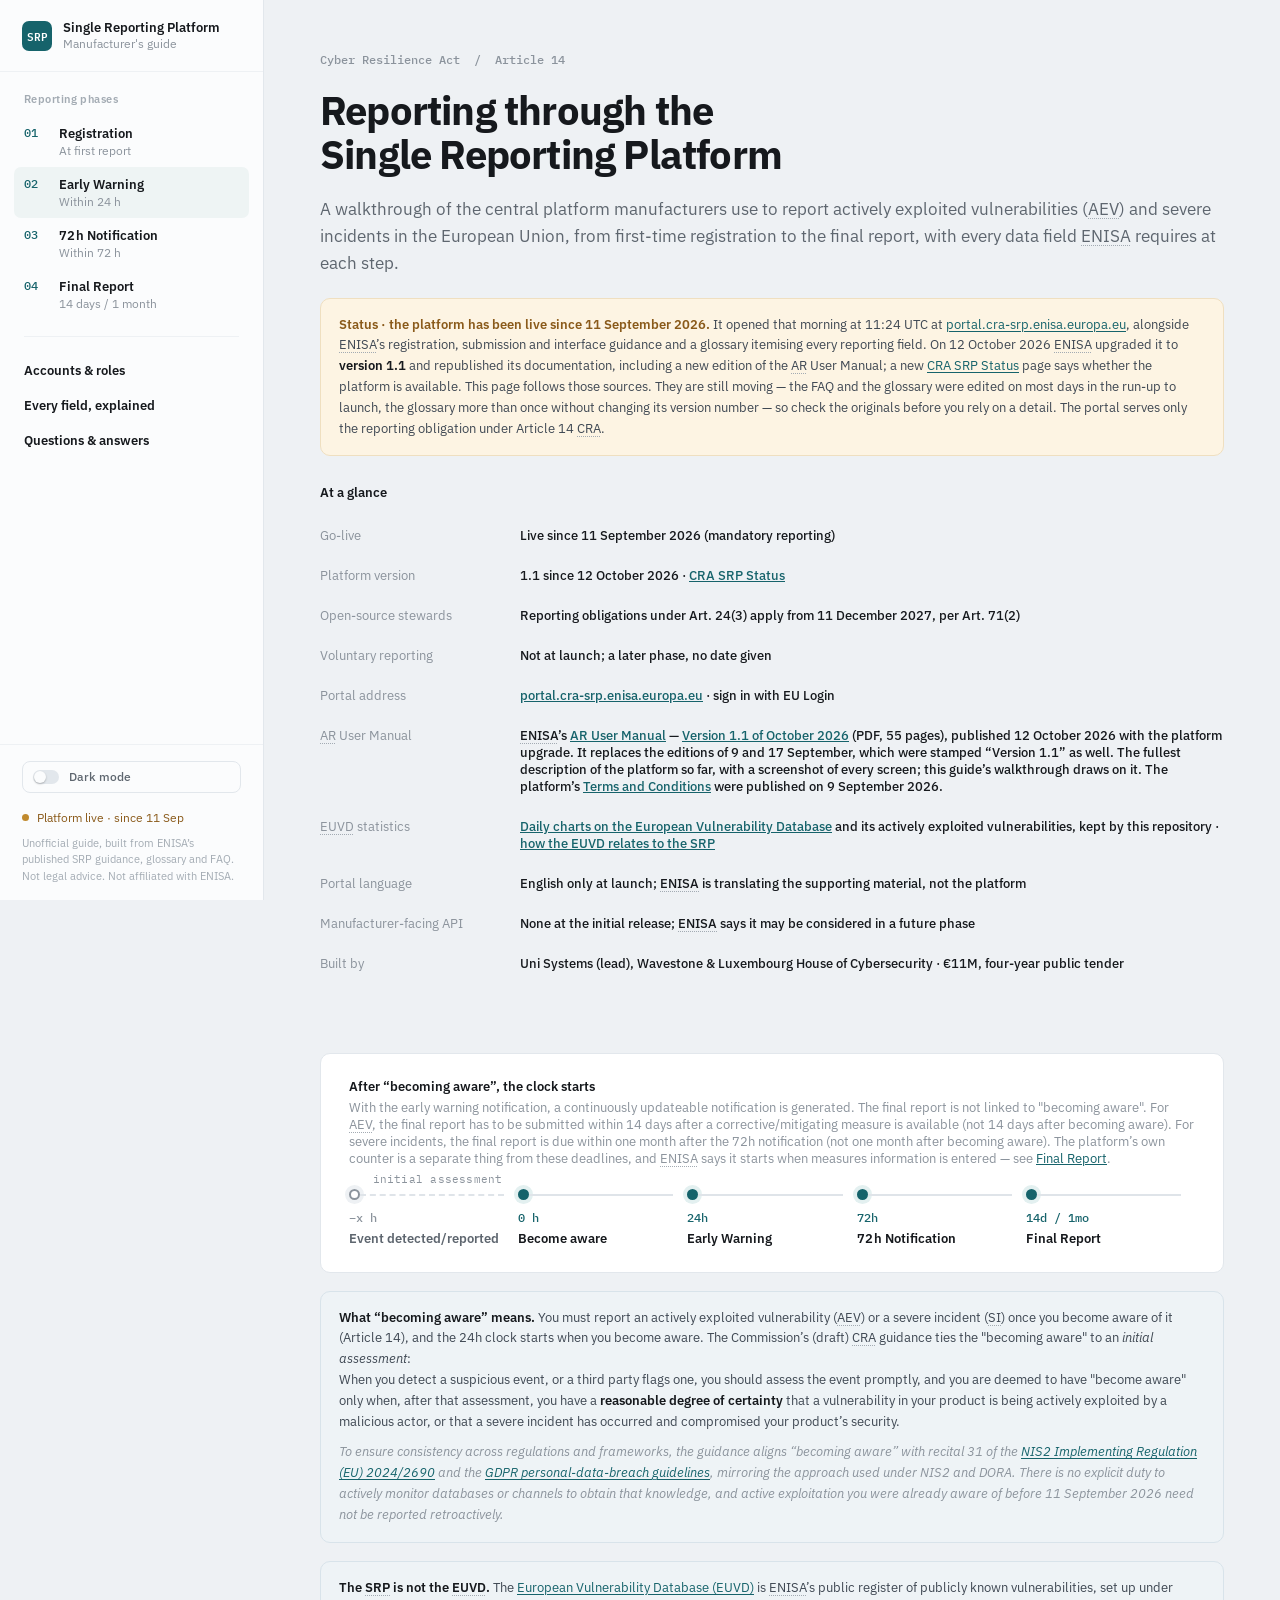
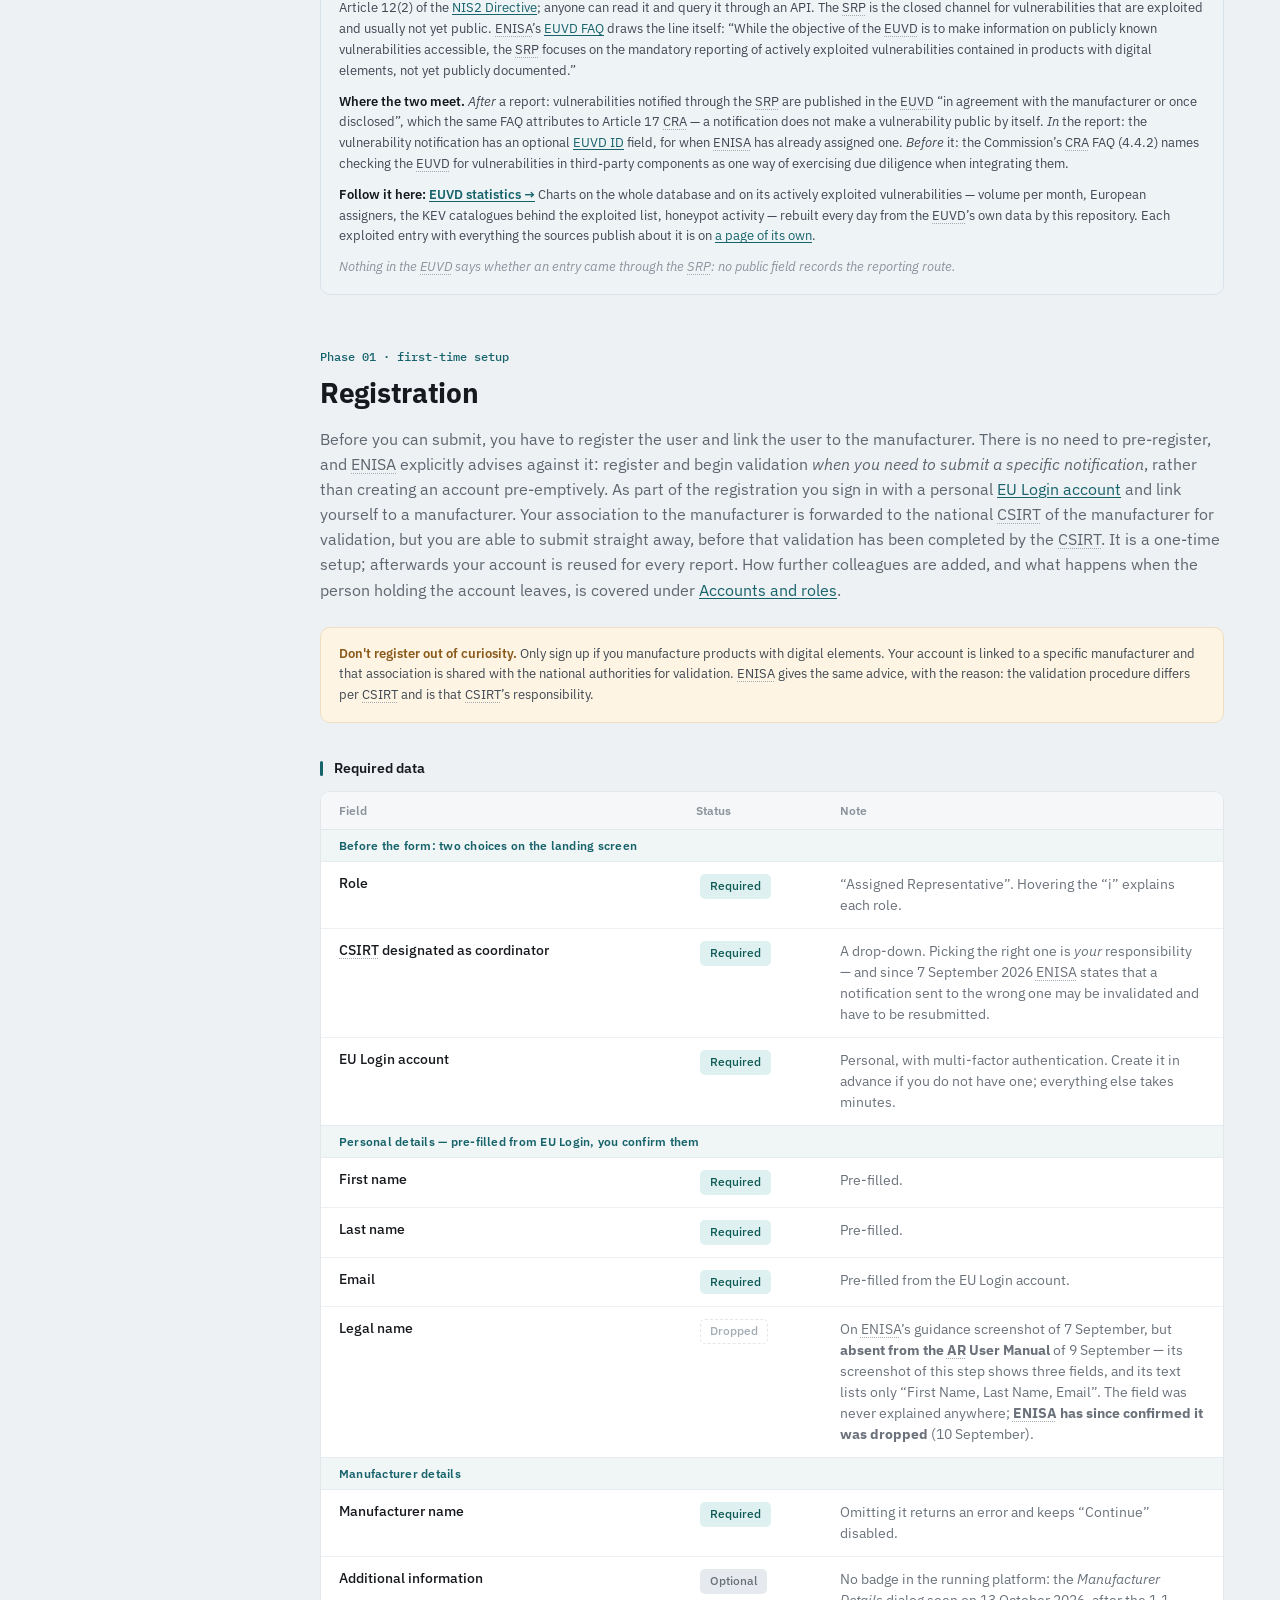
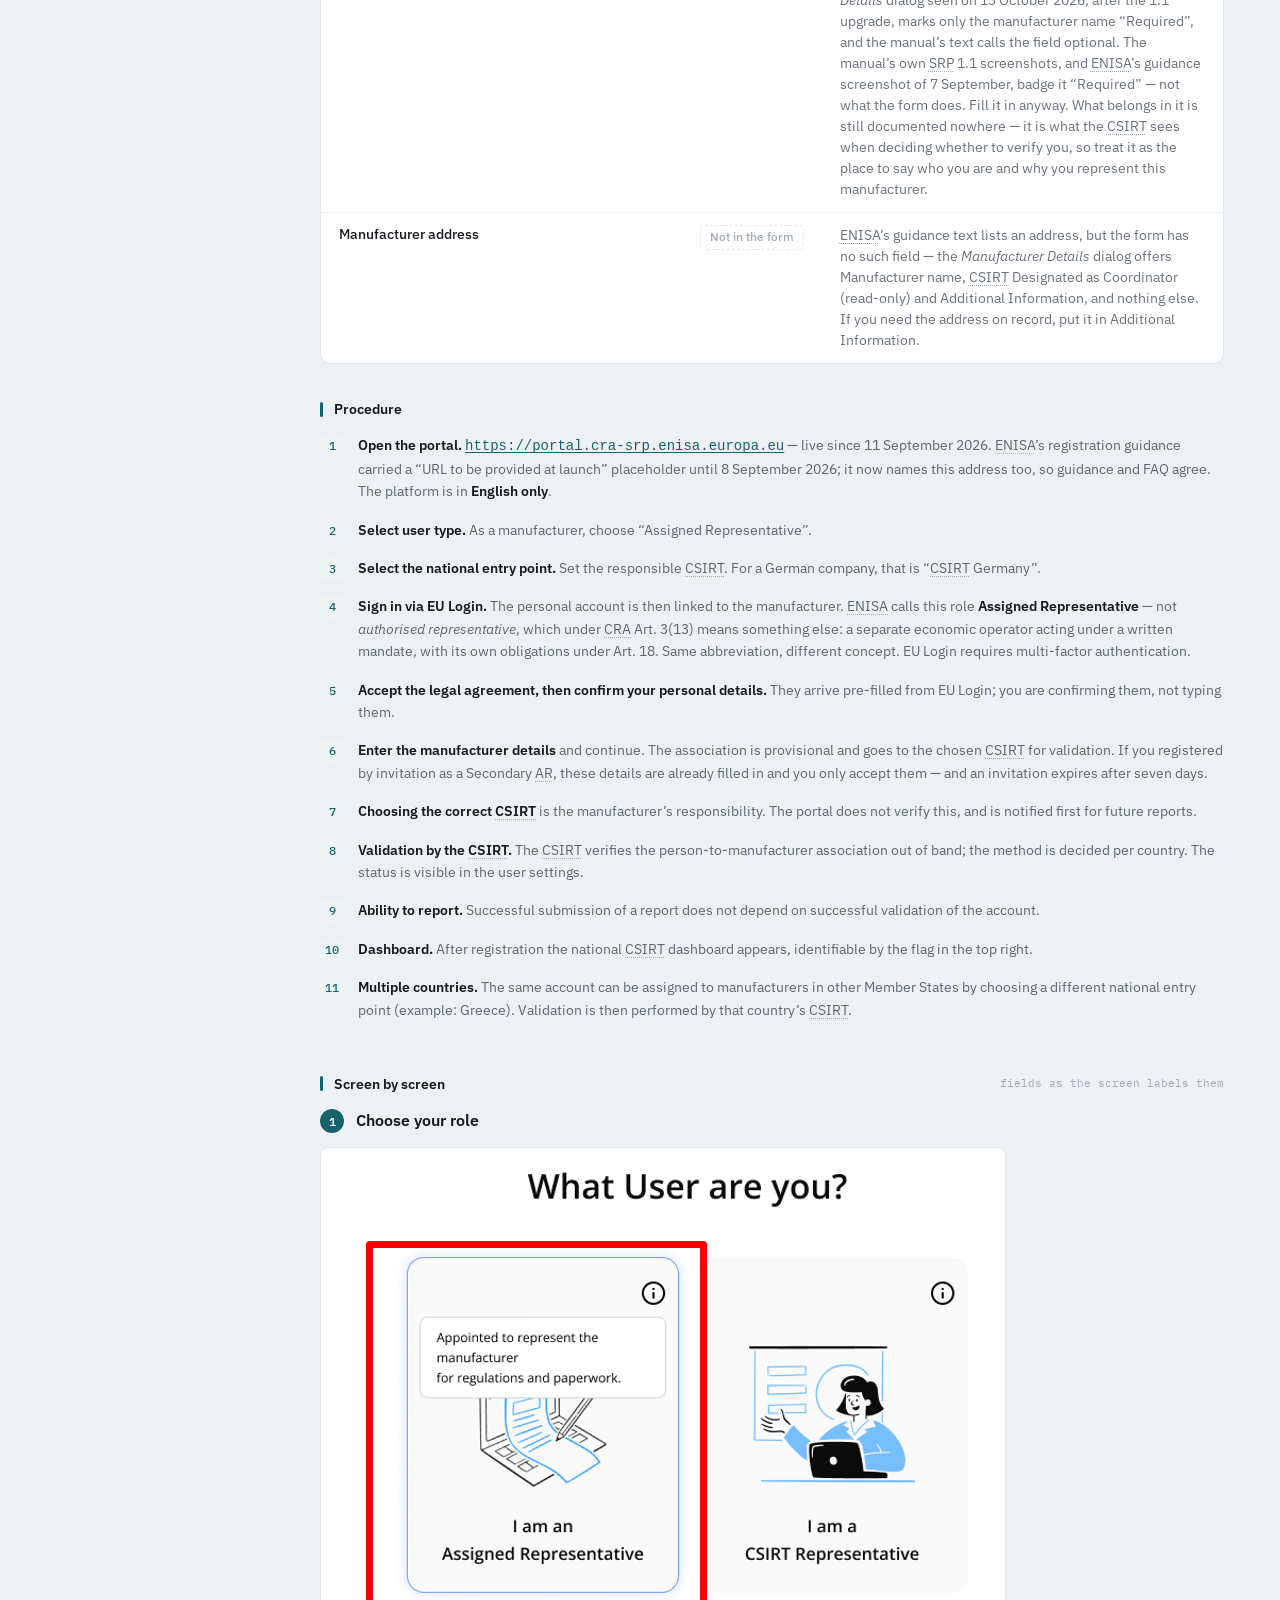
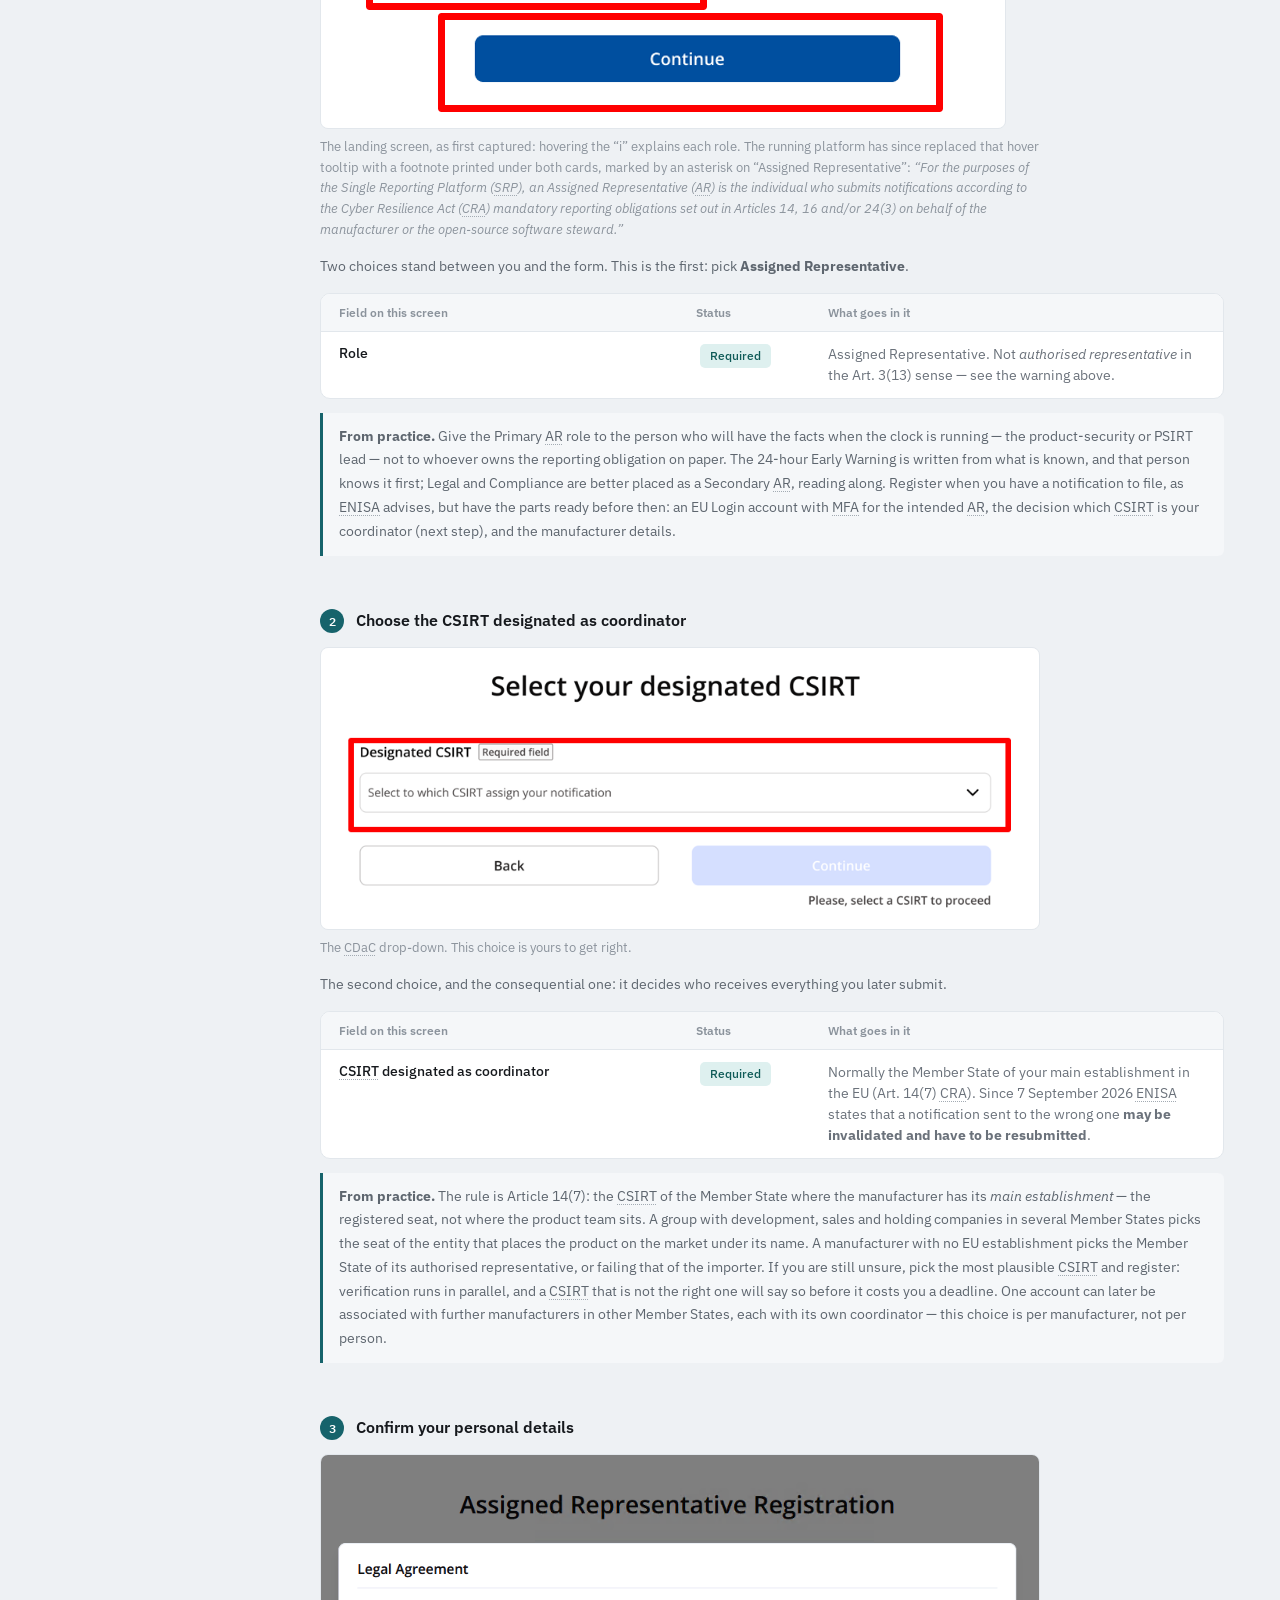
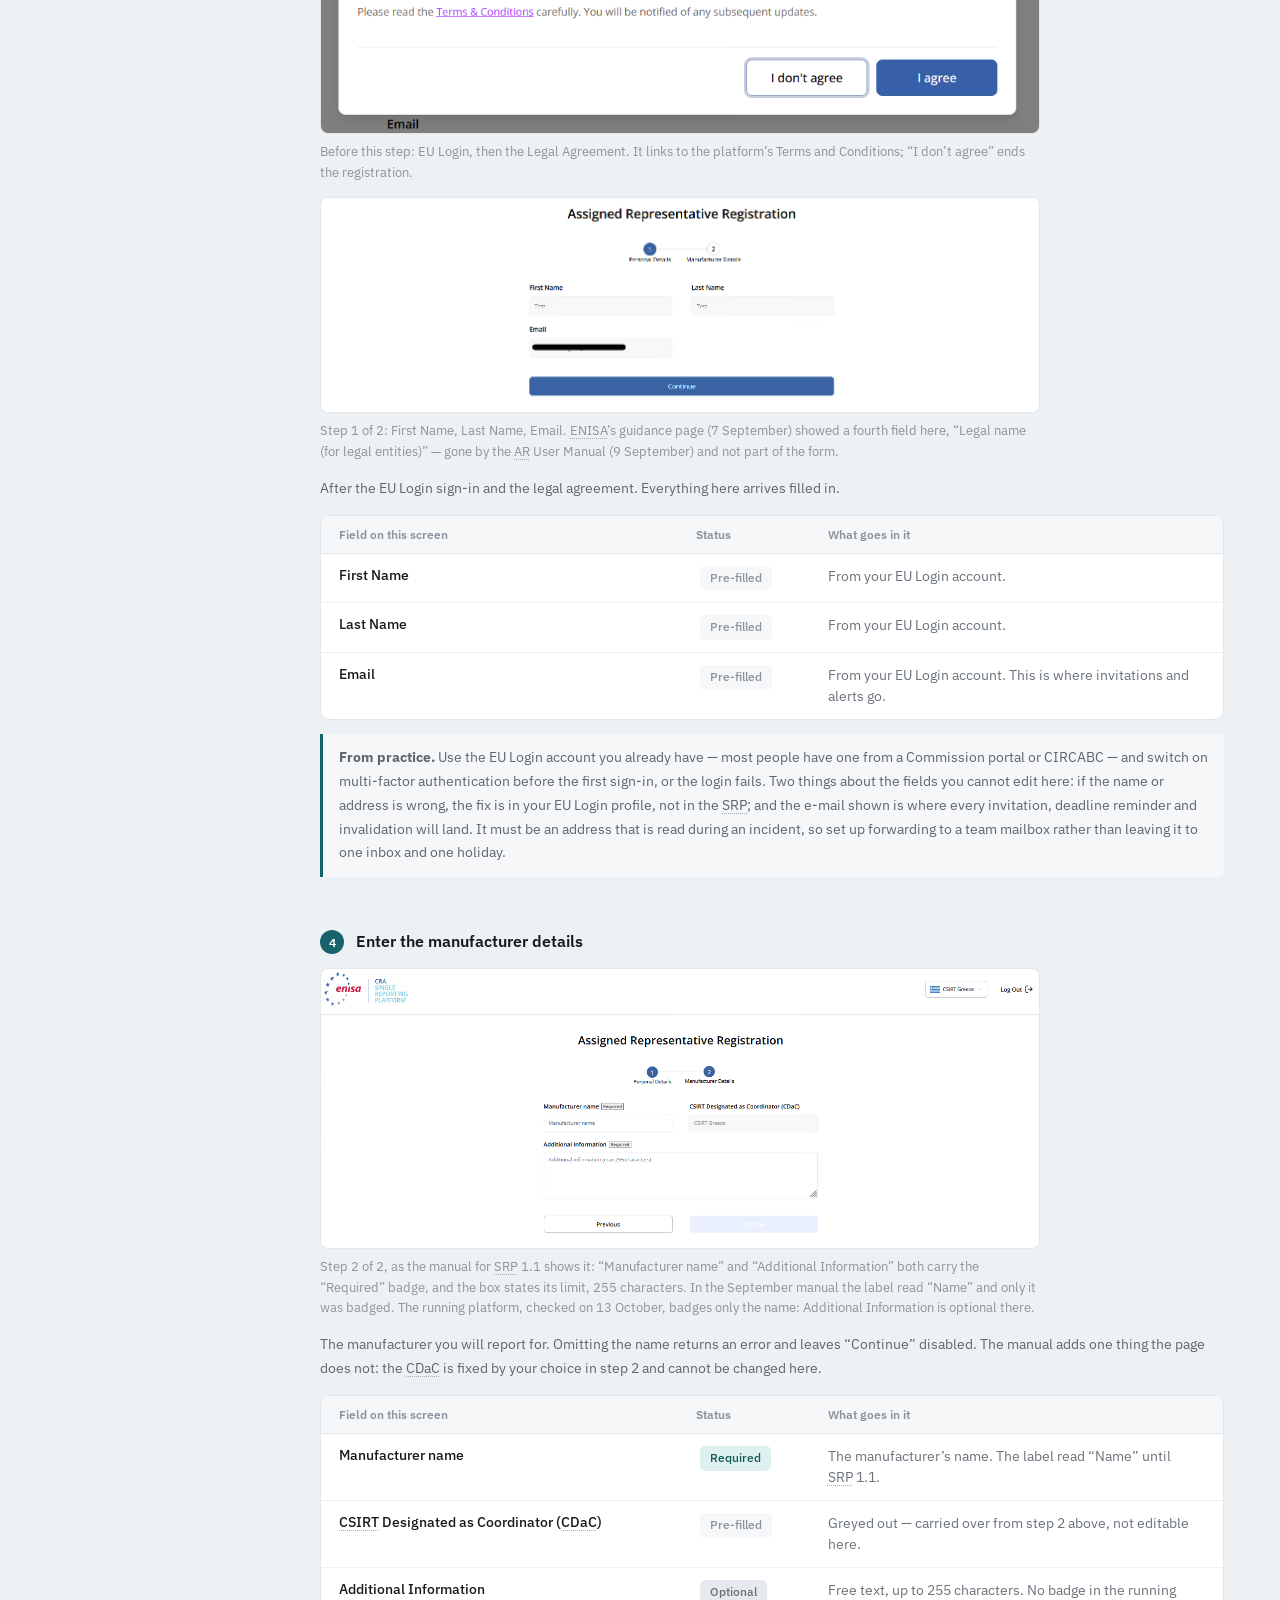
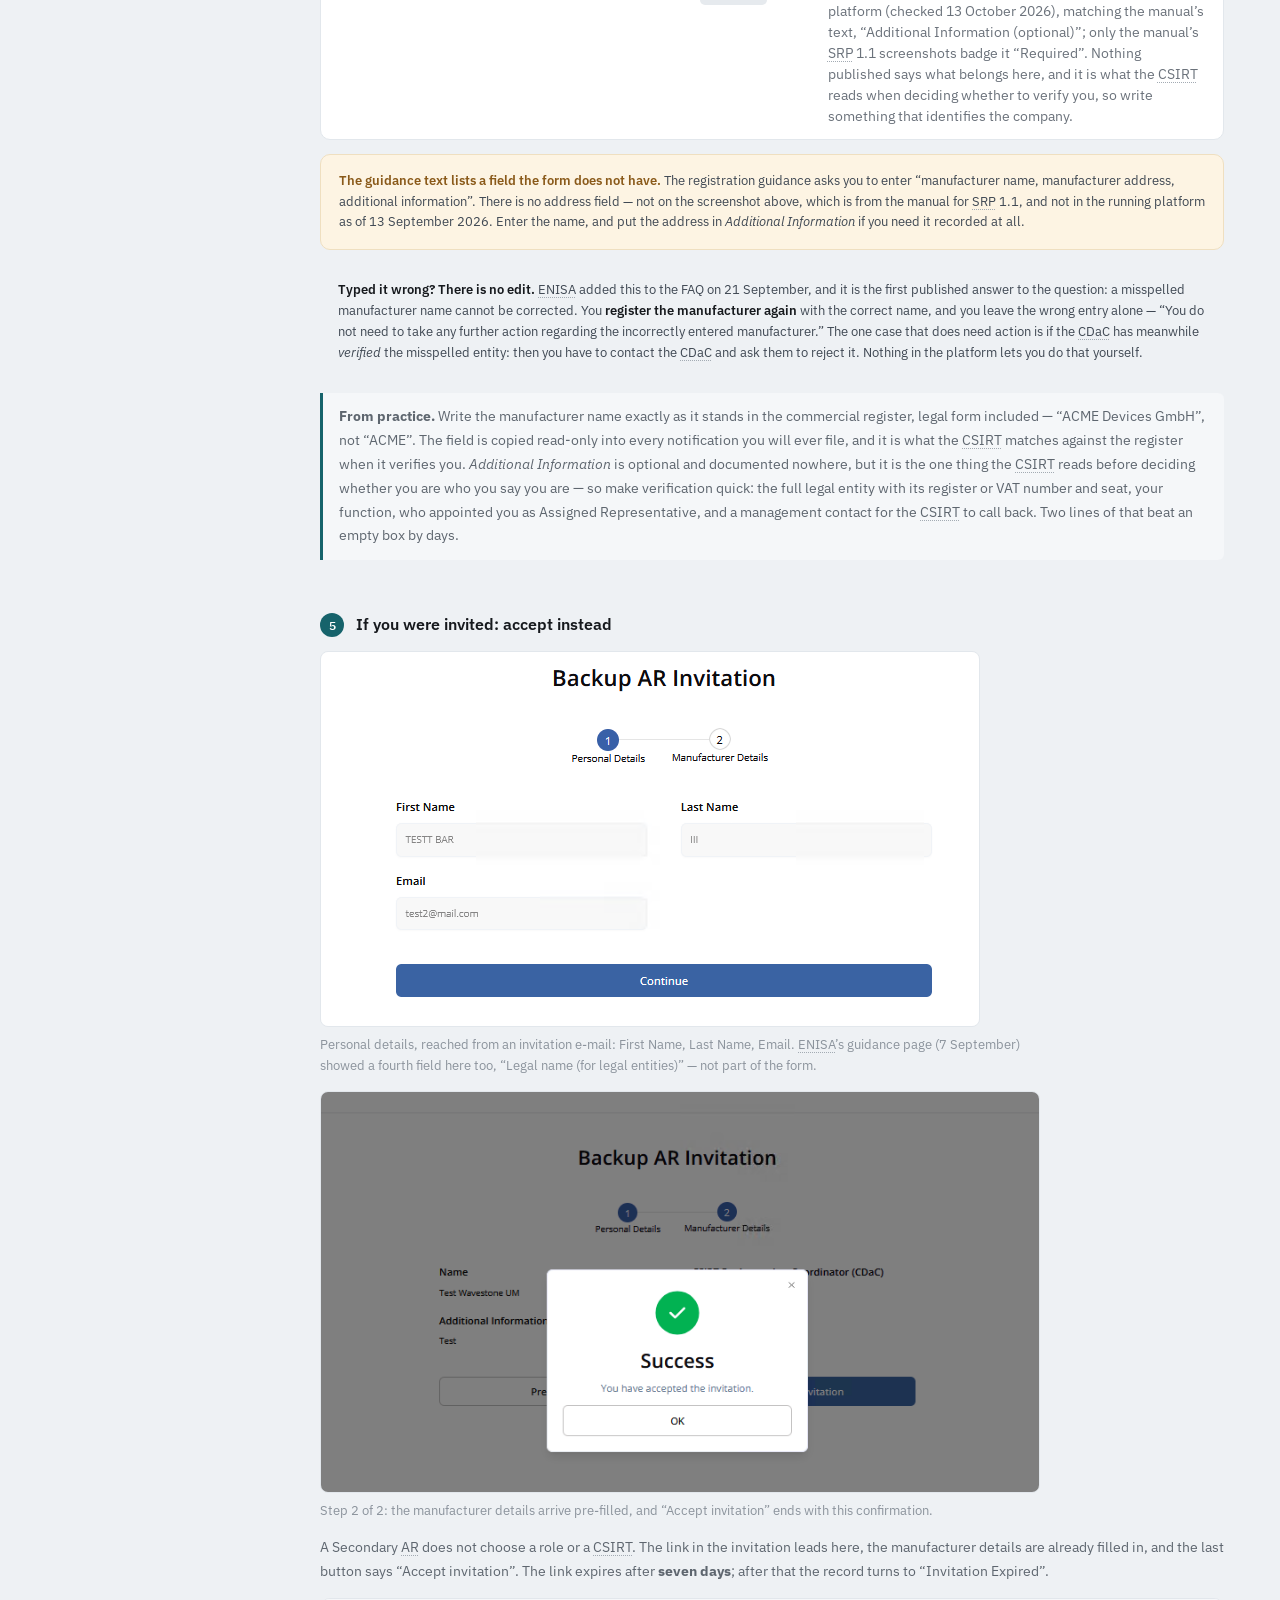
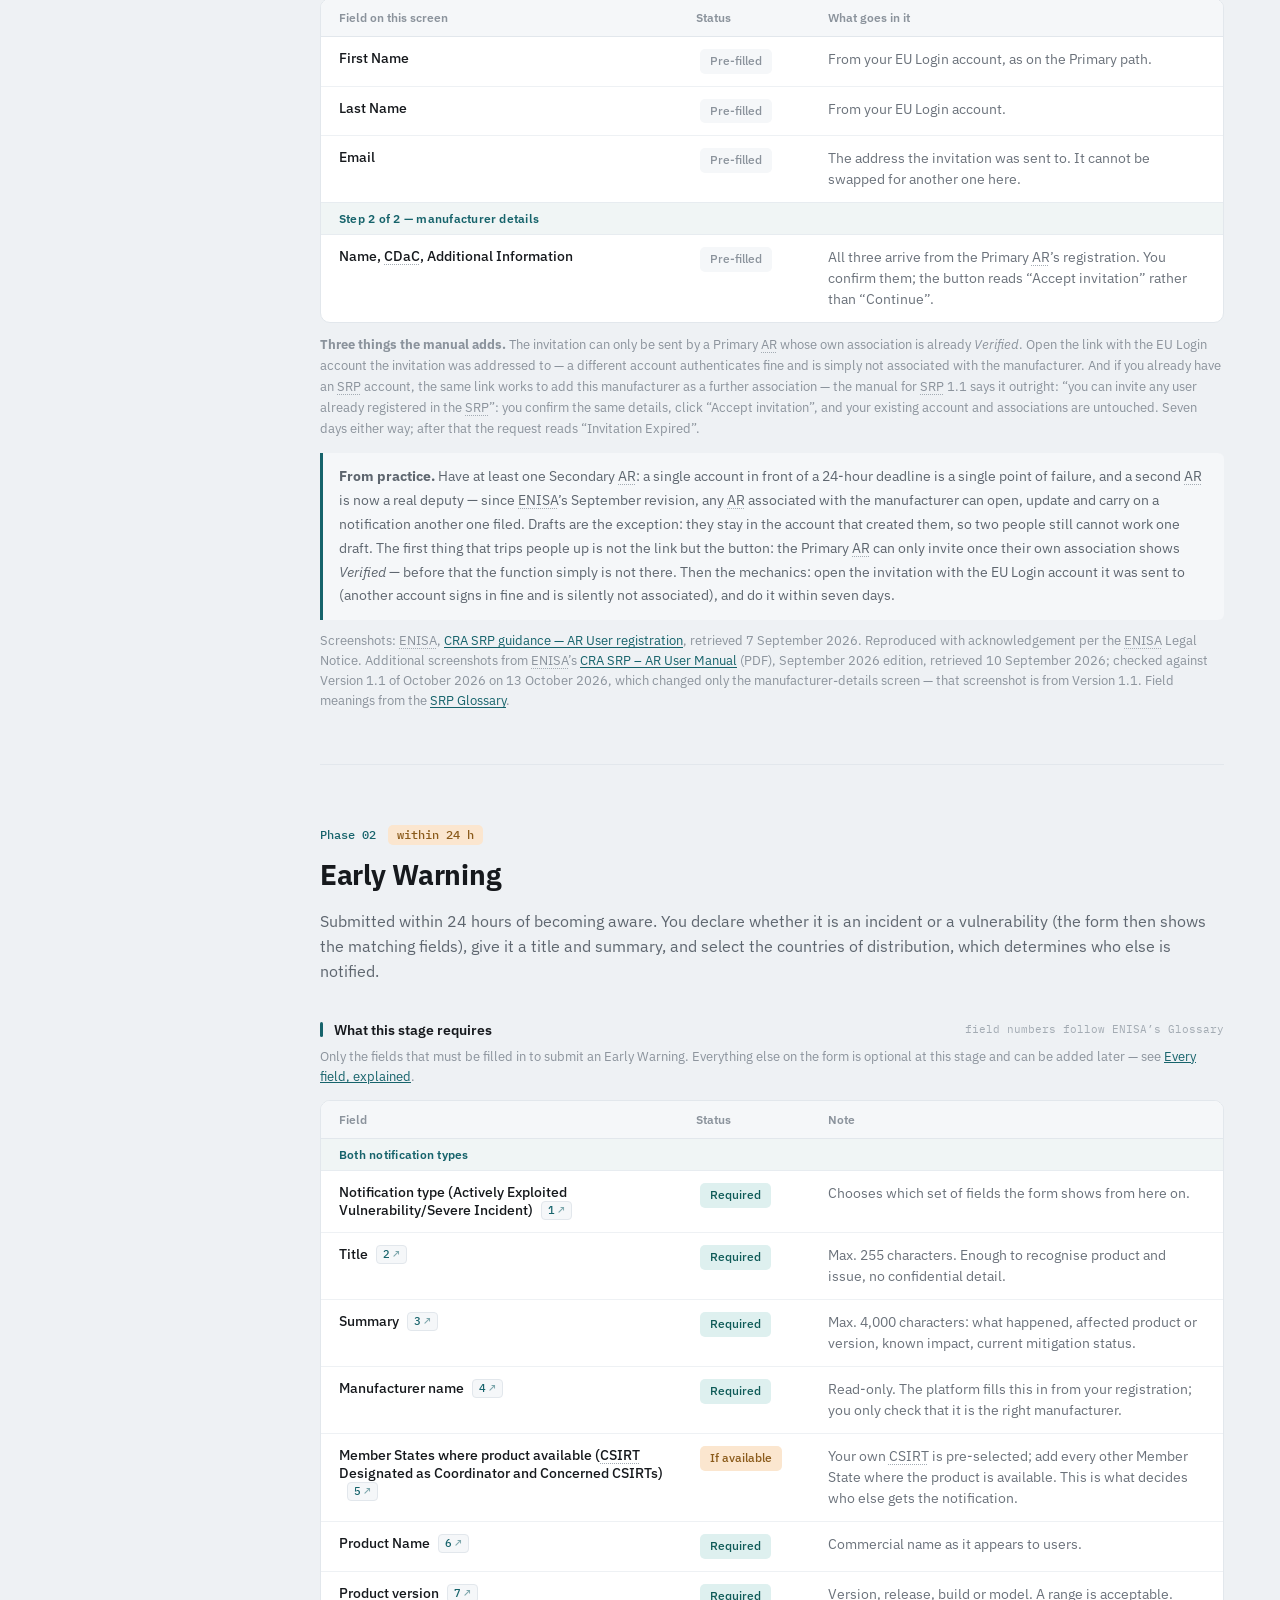
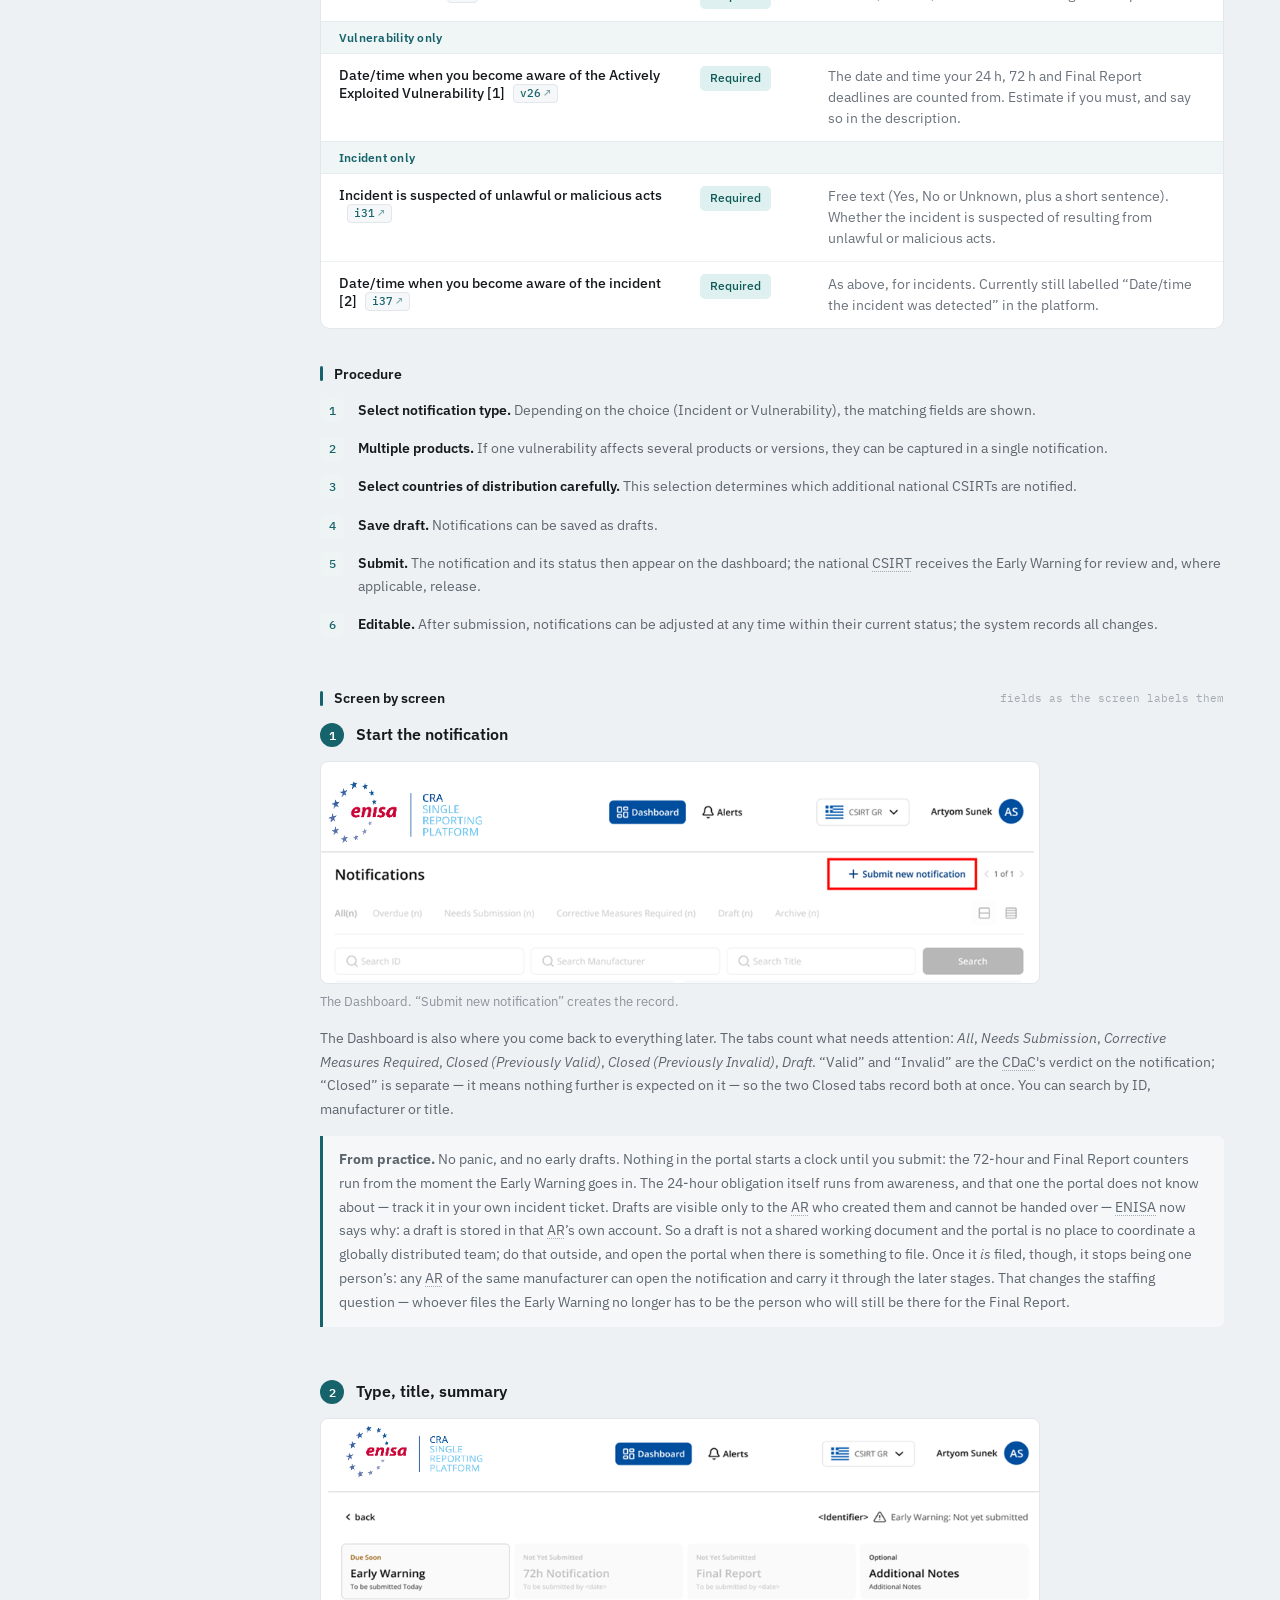
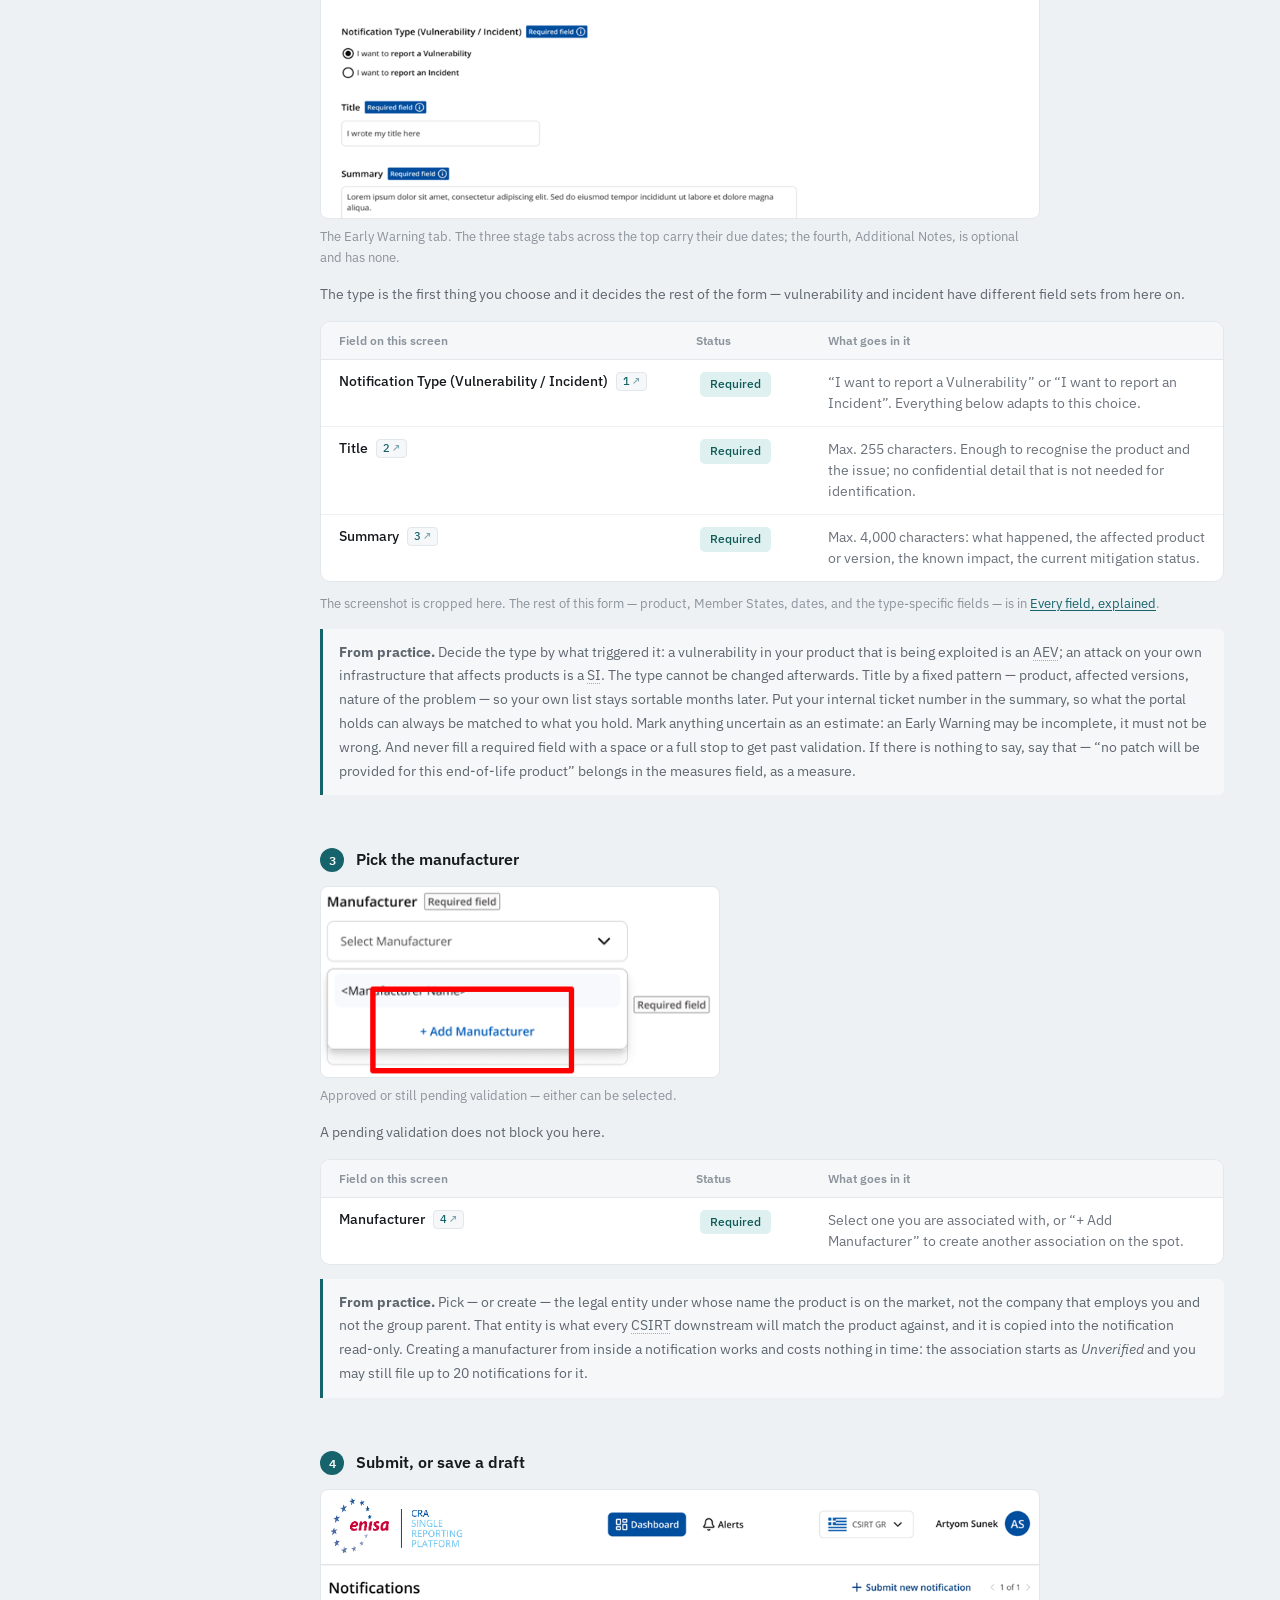
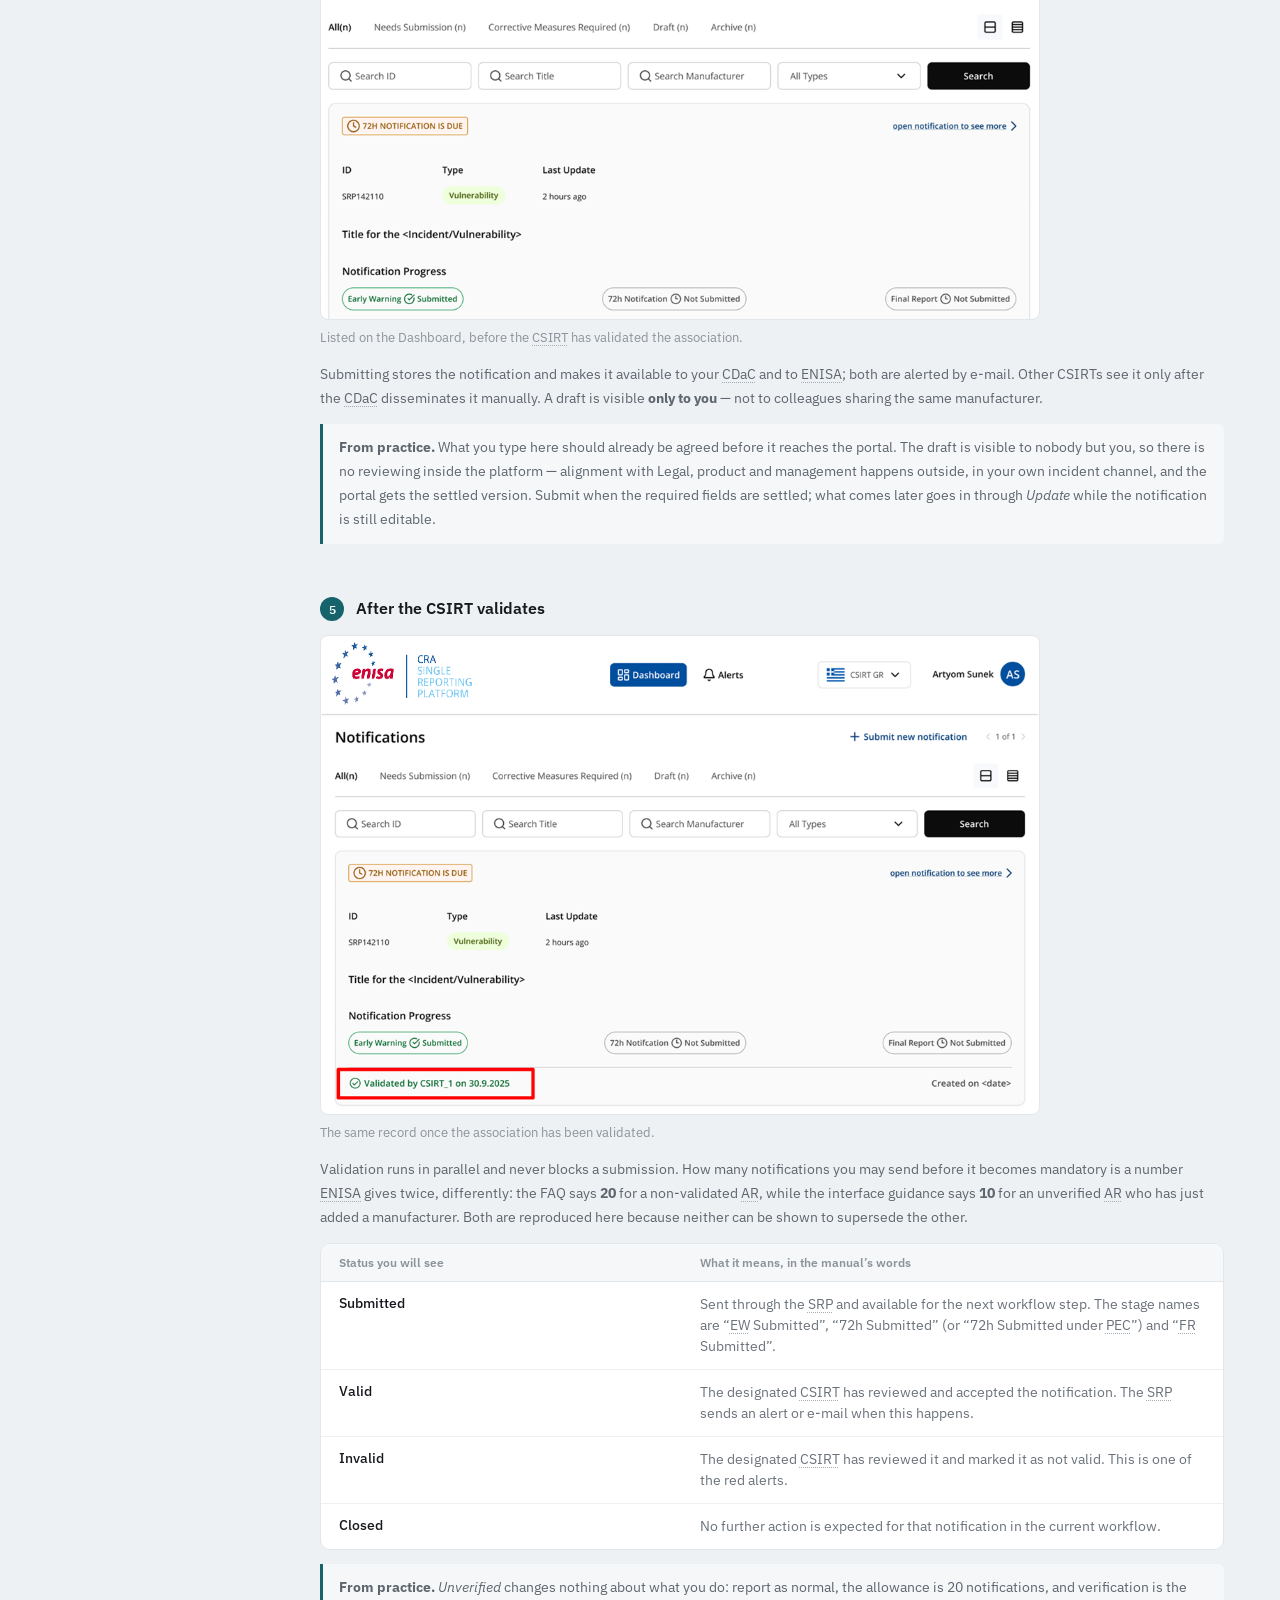
==== commit 0bb4fcb9: "Guide: say what starts the Final Report counter ENISA's rewritten Q26 (merged in #440) states that t" ====
--- a/index.html
+++ b/index.html
@@ -93,7 +93,7 @@
       <!-- DEADLINE RAIL -->
       <section class="rail-card" aria-label="Deadline overview">
         <div class="rail-title">After “becoming aware”, the clock starts</div>
-        <p class="rail-sub">With the early warning notification, a continuously updateable notification is generated. The final report is not linked to "becoming aware". For AEV, the final report has to be submitted within 14 days after a corrective/mitigating measure is available (not 14 days after becoming aware). For severe incidents, the final report is due within one month after the 72h notification (not one month after becoming aware).</p>
+        <p class="rail-sub">With the early warning notification, a continuously updateable notification is generated. The final report is not linked to "becoming aware". For AEV, the final report has to be submitted within 14 days after a corrective/mitigating measure is available (not 14 days after becoming aware). For severe incidents, the final report is due within one month after the 72h notification (not one month after becoming aware). The platform&rsquo;s own counter is a separate thing from these deadlines, and ENISA says it starts when measures information is entered &mdash; see <a href="#fin">Final Report</a>.</p>
         <div class="rail">
           <div class="rail-node pre">
             <div class="rail-dotline"><span class="rail-dot"></span><span class="rail-line"></span><span class="rail-annot">initial assessment</span></div>
@@ -504,6 +504,12 @@
         <h2>Final Report</h2>
         <p class="intro">The closing report: a full description with severity and impact, and details of the corrective measure. For vulnerabilities, no later than 14 days after a corrective or mitigating measure is available; for severe incidents, within one month after the 72h notification. Once submitted, the notification is closed.</p>
 
+        <div class="callout amber">
+          <p><strong class="lead-in">What starts the platform&rsquo;s counter is not what starts the deadline.</strong> ENISA added three sentences to its FAQ answer on the counters (Q26) on 17&nbsp;November&nbsp;2026: &ldquo;The timer is triggered by providing information in the &lsquo;Corrective or mitigating measures taken&rsquo; field. It does not depend on whether a date has been entered in the field. Therefore, once information on corrective or mitigating measures is submitted, the Final Report reporting timer starts.&rdquo; Read literally, it is the text in <a href="#f-16">measures taken</a> that sets the counter running &mdash; not the date in <a href="#f-v22">v22</a>, and not the submission of the 72-hour notification.</p>
+          <p style="margin-top:10px"><strong class="lead-in">Which counter ENISA means is not clear.</strong> The three sentences follow the sentence about the severe-incident counter, yet the only date that could be &ldquo;entered in the field&rdquo; is <a href="#f-v22">v22</a>, which belongs to the vulnerability deadline &mdash; and for vulnerabilities ENISA says in the same answer that no counter is implemented at all. That cannot be resolved from what ENISA has published; the wording is quoted above as it stands, and it is worth watching. The practical consequence is the same either way: the measures fields are optional at the 72-hour stage, so filling them in there may start the Final Report counter earlier than you expect.</p>
+          <p style="margin-top:10px">Either way the counter is a reminder, not the obligation &mdash; the same answer says the counters &ldquo;do not replace the responsibility&nbsp;&hellip; to comply with the obligations laid down in CRA&rdquo;. What binds you are the Article&nbsp;14 deadlines above: 14 days after a corrective or mitigating measure is available for a vulnerability, one month after the 72-hour notification for a severe incident. A counter showing a date earlier than that is what the reminder e-mails will follow; one showing a later date extends nothing.</p>
+        </div>
+
         <div class="seclabel"><span class="seclabel-bar"></span><span class="seclabel-text">What this stage adds</span><span class="seclabel-hint">field numbers follow ENISA&rsquo;s Glossary</span></div>
         <p class="fieldgroup-sub">The last fields to become mandatory. The two description pairs are the substance of the report &mdash; severity and impact are separate fields, not a duplicate.</p>
         <div class="table-wrap">
@@ -672,10 +678,10 @@
       <section id="fields" class="phase divider">
         <div class="phase-eyebrow">Reference &middot; the reporting template</div>
         <h2>Every field, explained</h2>
-        <p class="intro">The phase tables above show what each stage <em>requires</em>. This is the whole form: all <span data-sync="glossary-count">42</span> fields ENISA itemises, with what each one means, how ENISA says to complete it, its worked example and its expected format. Read it as cards, one field at a time, or switch to the full table below. The source is ENISA&rsquo;s <a href="https://www.enisa.europa.eu/topics/product-security/single-reporting-platform-srp/cra-srp-glossary2" target="_blank" rel="noopener">CRA SRP Glossary</a>, as it stood on <span data-sync="glossary-asof">22&nbsp;October&nbsp;2026</span>; the meanings, instructions and examples are quoted from it. <strong>The character limits come from the running platform, not from ENISA&rsquo;s documentation</strong> &mdash; they appear in the form&rsquo;s own placeholders and are published nowhere, so treat them as accurate as of 13&nbsp;September&nbsp;2026 rather than as a specification. They matter when drafting: the field for the malicious actor holds 100&nbsp;characters.</p>
+        <p class="intro">The phase tables above show what each stage <em>requires</em>. This is the whole form: all <span data-sync="glossary-count">43</span> fields ENISA itemises, with what each one means, how ENISA says to complete it, its worked example and its expected format. Read it as cards, one field at a time, or switch to the full table below. The source is ENISA&rsquo;s <a href="https://www.enisa.europa.eu/topics/product-security/single-reporting-platform-srp/cra-srp-glossary2" target="_blank" rel="noopener">CRA SRP Glossary</a>, as it stood on <span data-sync="glossary-asof">24&nbsp;November&nbsp;2026</span>; the meanings, instructions and examples are quoted from it. <strong>The character limits come from the running platform, not from ENISA&rsquo;s documentation</strong> &mdash; they appear in the form&rsquo;s own placeholders and are published nowhere, so treat them as accurate as of 13&nbsp;September&nbsp;2026 rather than as a specification. They matter when drafting: the field for the malicious actor holds 100&nbsp;characters.</p>
 
         <div class="callout">
-          <p><strong class="lead-in">Two numbering systems, one of them no longer on ENISA&rsquo;s site.</strong> The Glossary itemises <span data-sync="glossary-count">42</span> fields today, numbered 1&ndash;18, v19&ndash;v30 and i31&ndash;i39, plus those ENISA added later without renumbering (so far v26a, 40 and 41). The FAQ&rsquo;s own field-by-field table once counted <strong>43</strong>, but ENISA removed it from the live FAQ page on 10&nbsp;September&nbsp;2026 and rewrote that answer to defer to the Glossary entirely. This guide numbered its fields after that table until then; it now uses the Glossary&rsquo;s numbers throughout, and the conversion table below maps the old ones. The 43 rows were the Glossary&rsquo;s fields as they then stood (38, under their old numbers), plus five the platform fills in by itself (notification level, three reporting timestamps, and the reporter) &mdash; which the Glossary never described, because you never type them. Fields added to the Glossary since the table was written (v23, v26a, 40 and 41) have no FAQ number at all.</p>
+          <p><strong class="lead-in">Two numbering systems, one of them no longer on ENISA&rsquo;s site.</strong> The Glossary itemises <span data-sync="glossary-count">43</span> fields today, numbered 1&ndash;18, v19&ndash;v30 and i31&ndash;i39, plus those ENISA added later without renumbering (so far v26a, 40 and 41). The FAQ&rsquo;s own field-by-field table once counted <strong>43</strong>, but ENISA removed it from the live FAQ page on 10&nbsp;September&nbsp;2026 and rewrote that answer to defer to the Glossary entirely. This guide numbered its fields after that table until then; it now uses the Glossary&rsquo;s numbers throughout, and the conversion table below maps the old ones. The 43 rows were the Glossary&rsquo;s fields as they then stood (38, under their old numbers), plus five the platform fills in by itself (notification level, three reporting timestamps, and the reporter) &mdash; which the Glossary never described, because you never type them. Fields added to the Glossary since the table was written (v23, v26a, 40 and 41) have no FAQ number at all.</p>
         </div>
 
         <div class="callout neutral">
@@ -697,7 +703,7 @@
           <span class="viewswitch-label">Show as</span>
           <button type="button" class="vsbtn" data-view="cards" aria-pressed="true">Cards</button>
           <button type="button" class="vsbtn" data-view="table" aria-pressed="false">Full table</button>
-          <span class="viewswitch-hint">Cards open one field at a time. The full table lays all <span data-sync="glossary-count">42</span> out at once, plus the one field ENISA does not itemise &mdash; wide, and it scrolls sideways on a phone.</span>
+          <span class="viewswitch-hint">Cards open one field at a time. The full table lays all <span data-sync="glossary-count">43</span> out at once, plus the one field ENISA does not itemise &mdash; wide, and it scrolls sideways on a phone.</span>
         </div>
 
         <div id="fieldcards">
@@ -795,6 +801,19 @@
               <p class="field-src"><span class="field-gl">Glossary 7</span> &middot; applies to Both</p>
             </div>
           </details>
+          <details class="faq field" id="f-7a">
+            <summary><span class="faq-qwrap"><span class="faq-num">7a</span><span>Additional Information</span></span><span class="field-chips"><span class="fchip"><b>EW</b><span class="chip optional">Optional</span></span><span class="fchip"><b>72&hairsp;h</b><span class="chip na">n/a</span></span><span class="fchip"><b>FR</b><span class="chip na">n/a</span></span></span><span class="faq-chev">+</span></summary>
+            <div class="faq-body">
+              <p class="field-format"><span class="fdef-label">Format</span><span data-k="fmt">Short paragraph</span></p>
+              <dl class="fdef">
+                <dt>What it means</dt><dd data-k="means">Any extra details about the manufacturer that the standard fields don’t cover, but that help the CDaC correctly identify the entity.</dd>
+                <dt>How to complete it</dt><dd data-k="how">Add only relevant, factual information (max. 255 characters).</dd>
+              </dl>
+              <figure class="field-example"><span class="fdef-label">ENISA’s example</span><p data-k="ex">[name of the company] is owned by [group affiliation]</p></figure>
+              <!-- OWN-NOTE field-7a: your own practical note here, as <p class="ownnote">…</p> -->
+              <p class="field-src"><span class="field-gl">Glossary 7a</span> &middot; applies to Both</p>
+            </div>
+          </details>
           <details class="faq field" id="f-8">
             <summary><span class="faq-qwrap"><span class="faq-num">8</span><span>Product Type (Default/Important Product with Digital Elements/Critical Product with Digital Elements)</span></span><span class="field-chips"><span class="fchip"><b>EW</b><span class="chip optional">Optional</span></span><span class="fchip"><b>72&hairsp;h</b><span class="chip na">n/a</span></span><span class="fchip"><b>FR</b><span class="chip na">n/a</span></span></span><span class="faq-chev">+</span></summary>
             <div class="faq-body">
@@ -1109,7 +1128,7 @@
             <summary><span class="faq-qwrap"><span class="faq-num">&mdash;</span><span>Prerequisites (conditions for exploitation)</span></span><span class="field-chips"><span class="fchip"><b>EW</b><span class="chip optional">Optional</span></span><span class="fchip"><b>72&hairsp;h</b><span class="chip mandatory">Required</span></span><span class="fchip"><b>FR</b><span class="chip na">not seen</span></span></span><span class="faq-chev">+</span></summary>
             <div class="faq-body">
               <p class="field-format"><span class="fdef-label">Format</span><span data-k="fmt">Free text &middot; max 4,000&nbsp;characters</span></p>
-              <div class="faq-amend"><span class="amend-label">Not in the Glossary</span><p><strong>This field carries no ENISA documentation at all</strong> &mdash; it is absent from the Glossary&rsquo;s <span data-sync="glossary-count">42</span> fields, the FAQ and every guidance page. It sits on the AEV path, between <em>Malicious actor</em> and the submit buttons: optional at Early Warning, <strong>required</strong> at the 72-hour Notification &mdash; confirmed on two separate notifications in ENISA&rsquo;s own tutorial video. Going by the label alone, it likely asks what has to be true for the vulnerability to be exploitable &mdash; required access, configuration, or attacker capability &mdash; but that reading is ours, not ENISA&rsquo;s: no completion instruction or worked example is published anywhere. Until ENISA documents it, budget for it at the 72-hour stage and describe the exploitation preconditions in your own words.</p></div>
+              <div class="faq-amend"><span class="amend-label">Not in the Glossary</span><p><strong>This field carries no ENISA documentation at all</strong> &mdash; it is absent from the Glossary&rsquo;s <span data-sync="glossary-count">43</span> fields, the FAQ and every guidance page. It sits on the AEV path, between <em>Malicious actor</em> and the submit buttons: optional at Early Warning, <strong>required</strong> at the 72-hour Notification &mdash; confirmed on two separate notifications in ENISA&rsquo;s own tutorial video. Going by the label alone, it likely asks what has to be true for the vulnerability to be exploitable &mdash; required access, configuration, or attacker capability &mdash; but that reading is ours, not ENISA&rsquo;s: no completion instruction or worked example is published anywhere. Until ENISA documents it, budget for it at the 72-hour stage and describe the exploitation preconditions in your own words.</p></div>
               <!-- OWN-NOTE field-prereq: your own practical note here, as <p class="ownnote">…</p> -->
               <p class="field-src"><span class="field-gl">Not in the Glossary</span> &middot; seen on the AEV path &middot; source: ENISA, <a href="https://videos.enisa.europa.eu/w/wS9DBDDiX2mHQZpK85QXNh" target="_blank" rel="noopener">CRA SRP - AR User Tutorial Video</a></p>
             </div>
@@ -1296,12 +1315,12 @@
           </div>
         </details>
 
-        <p class="imgsrc">Field meanings, completion instructions, examples and formats: ENISA, <a href="https://www.enisa.europa.eu/topics/product-security/single-reporting-platform-srp/cra-srp-glossary2" target="_blank" rel="noopener">CRA SRP Glossary</a>, version&nbsp;<span data-sync="glossary-version">1.6</span>, as it stood on <span data-sync="glossary-asof">22&nbsp;October&nbsp;2026</span>. Reproduced with acknowledgement per the ENISA Legal Notice. <strong>Field numbers follow the Glossary.</strong> They previously followed the data-field table in <a href="https://www.enisa.europa.eu/topics/product-security/vulnerability-services/eu-incident-response-and-cyber-crisis-management/single-reporting-platform-srp/frequently-asked-questions" target="_blank" rel="noopener">SRP FAQ</a> question&nbsp;16, which ENISA removed on 10&nbsp;September&nbsp;2026 &mdash; that answer now defers entirely to the Glossary, so the Glossary&rsquo;s numbering is the only one still maintained. See the conversion table below if you are working from an older reference.</p>
+        <p class="imgsrc">Field meanings, completion instructions, examples and formats: ENISA, <a href="https://www.enisa.europa.eu/topics/product-security/single-reporting-platform-srp/cra-srp-glossary2" target="_blank" rel="noopener">CRA SRP Glossary</a>, version&nbsp;<span data-sync="glossary-version">1.6</span>, as it stood on <span data-sync="glossary-asof">24&nbsp;November&nbsp;2026</span>. Reproduced with acknowledgement per the ENISA Legal Notice. <strong>Field numbers follow the Glossary.</strong> They previously followed the data-field table in <a href="https://www.enisa.europa.eu/topics/product-security/vulnerability-services/eu-incident-response-and-cyber-crisis-management/single-reporting-platform-srp/frequently-asked-questions" target="_blank" rel="noopener">SRP FAQ</a> question&nbsp;16, which ENISA removed on 10&nbsp;September&nbsp;2026 &mdash; that answer now defers entirely to the Glossary, so the Glossary&rsquo;s numbering is the only one still maintained. See the conversion table below if you are working from an older reference.</p>
       </section>
 
       <section id="faq" class="phase divider">
         <h2>Questions &amp; answers</h2>
-        <p class="intro" style="color:var(--faint)">ENISA&rsquo;s official Single Reporting Platform FAQ, reproduced in full &mdash; all <span data-sync="faq-count">35</span> questions as they stood on <span data-sync="faq-asof">16&nbsp;October&nbsp;2026</span>. Wording is ENISA&rsquo;s. <a href="https://www.enisa.europa.eu/topics/product-security/vulnerability-services/eu-incident-response-and-cyber-crisis-management/single-reporting-platform-srp/frequently-asked-questions" target="_blank" rel="noopener">Read it at the source</a>.</p>
+        <p class="intro" style="color:var(--faint)">ENISA&rsquo;s official Single Reporting Platform FAQ, reproduced in full &mdash; all <span data-sync="faq-count">36</span> questions as they stood on <span data-sync="faq-asof">24&nbsp;November&nbsp;2026</span>. Wording is ENISA&rsquo;s. <a href="https://www.enisa.europa.eu/topics/product-security/vulnerability-services/eu-incident-response-and-cyber-crisis-management/single-reporting-platform-srp/frequently-asked-questions" target="_blank" rel="noopener">Read it at the source</a>.</p>
         <div class="faq-wrap">
           <details class="faq">
             <summary><span class="faq-qwrap"><span class="faq-num">Q1</span><span>What is the Cyber Resilience Act’s Single Reporting Platform (CRA SRP)?</span></span><span class="faq-chev">+</span></summary>
@@ -1541,7 +1560,7 @@
               <p>These counters are intended to provide visibility but do not replace the responsibility of manufacturers and open-source software stewards to comply with the obligations laid down in CRA, including the requirement to report upon becoming aware, without undue delay and in any event within the timelines set out in Art. 14.</p>
               <ul>
                 <li><strong>72-hour counter</strong>: In the current release, the 72-hour counter displays a due date/time 48hrs after submission of the 24-hour Early Warning. As a result, in some cases, a notification may be displayed as overdue before 72 hours have elapsed since the manufacturer or open-source software steward became aware of the event. This logic will be updated in a future release to calculate the deadline using the "Date/Time when you became aware of the incident/actively exploited vulnerability" field for both AEVs and SIs.</li>
-                <li><strong>Final Report</strong>: The Final Report deadline is calculated differently for AEVs and SIs, reflecting the different requirements under Art. 14. For AEVs, no counter is currently implemented, as the Final Report deadline depends on the date and time when a corrective or mitigating measure becomes available. For SIs, the counter displays a due date one month after submission of the 72-hour Severe Incident Notification.</li>
+                <li><strong>Final Report</strong>: The Final Report deadline is calculated differently for AEVs and SIs, reflecting the different requirements under Art. 14. For AEVs, no counter is currently implemented, as the Final Report deadline depends on the date and time when a corrective or mitigating measure becomes available. For SIs, the counter displays a due date one month after submission of the 72-hour Severe Incident Notification. The timer is triggered by providing information in the “Corrective or mitigating measures taken” field. It does not depend on whether a date has been entered in the field. Therefore, once information on corrective or mitigating measures is submitted, the Final Report reporting timer starts.</li>
               </ul>
             </div>
           </details>
@@ -1608,6 +1627,18 @@
               <p>Under Article 17(5) of the Cyber Resilience Act (CRA), ENISA shall, in agreement with the manufacturer of the product with digital elements concerned, add the publicly known vulnerability notified pursuant to Article 14(1) or Article 15(1) of the CRA to the European Vulnerability Database (EUVD).</p>
               <p>ENISA may contact the manufacturer to verify if and when the information can be added to the EUVD.</p>
               <p>As ENISA is a CVE Numbering Authority, the Agency can also help assign a Common Vulnerabilities and Exposures (CVE) ID in accordance with the CVE Program rules.</p>
+            </div>
+          </details>
+          <details class="faq">
+            <summary><span class="faq-qwrap"><span class="faq-num">Q36</span><span>What can do CSIRTs do with the information submitted via the CRA SRP?</span></span><span class="faq-chev">+</span></summary>
+            <div class="faq-body">
+              <p>Once submitted, the notification is shared without delay with the CSIRTs of the Member States indicated by the manufacturer, unless a delay is justified (CRA, Art. 16(2)). As indicated in recital 66 of the CRA, this information supports CSIRTs in fulfilling their tasks as set out in Directive (EU) 2022/2555 and raise the overall level of cybersecurity of essential and important entities as referred to in Article 3 of that Directive. Each CSIRT may therefore analyse the notification and assess the risk to its constituency. On that basis, and within its national mandate, each CSIRT may:</p>
+              <ul>
+                <li>alert essential and important entities and other relevant stakeholders, and share any available mitigation measures (NIS2, Art. 11(3)(b));</li>
+                <li>inform users of the product if the manufacturer has not done so in a timely manner, if considered proportionate and necessary for preventing or mitigating the impact &nbsp;(CRA, Art. 14(8));</li>
+                <li>for a severe incident, inform the public or require the manufacturer to do so, after consulting the manufacturer (CRA, Art. 17(2)).</li>
+              </ul>
+              <p>CSIRTs will also provide their respective market surveillance authorities with the information they need for their tasks under the CRA (CRA, Art. 16(3))</p>
             </div>
           </details>
         </div>
@@ -1620,7 +1651,7 @@
         <dl class="facts" id="abbrlist"></dl>
 
         <p class="footer-legal">Cyber Resilience Act, Articles 14–17 · Delegated Regulation (EU) C(2025)&nbsp;8407 of 11 December 2025. Platform operated by ENISA. <a href="https://www.enisa.europa.eu/topics/product-security/vulnerability-services/eu-incident-response-and-cyber-crisis-management/single-reporting-platform-srp" target="_blank" rel="noopener">ENISA official SRP pages ↗</a></p>
-        <p class="footer-disc">Unofficial community guide. Not affiliated with ENISA. Built from ENISA&rsquo;s published guidance, glossary and FAQ, tracked daily; the FAQ and Glossary reproduced here last changed on ENISA&rsquo;s side on <span data-sync="footer-asof">22&nbsp;October&nbsp;2026</span> &mdash; all three are being edited actively, so check the source for anything you rely on.</p>
+        <p class="footer-disc">Unofficial community guide. Not affiliated with ENISA. Built from ENISA&rsquo;s published guidance, glossary and FAQ, tracked daily; the FAQ and Glossary reproduced here last changed on ENISA&rsquo;s side on <span data-sync="footer-asof">24&nbsp;November&nbsp;2026</span> &mdash; all three are being edited actively, so check the source for anything you rely on.</p>
       </footer>
 
     </div>
